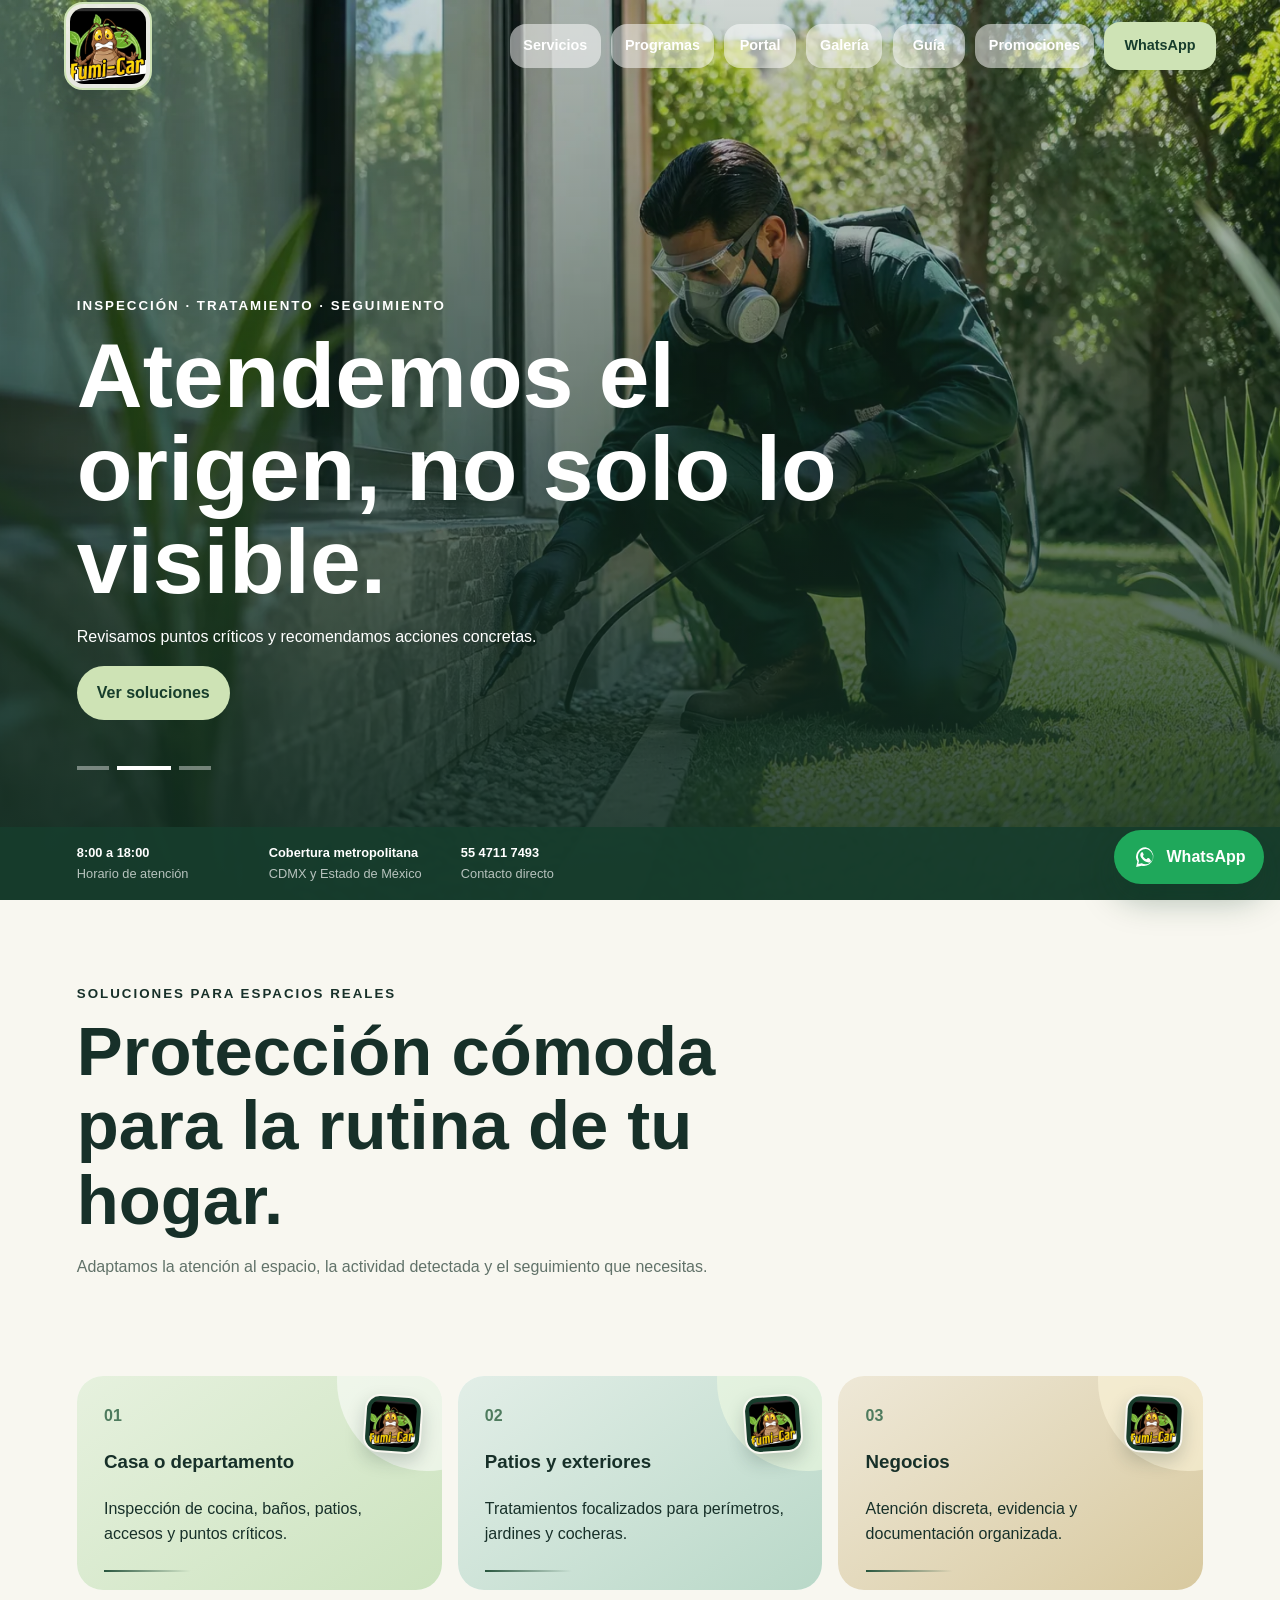
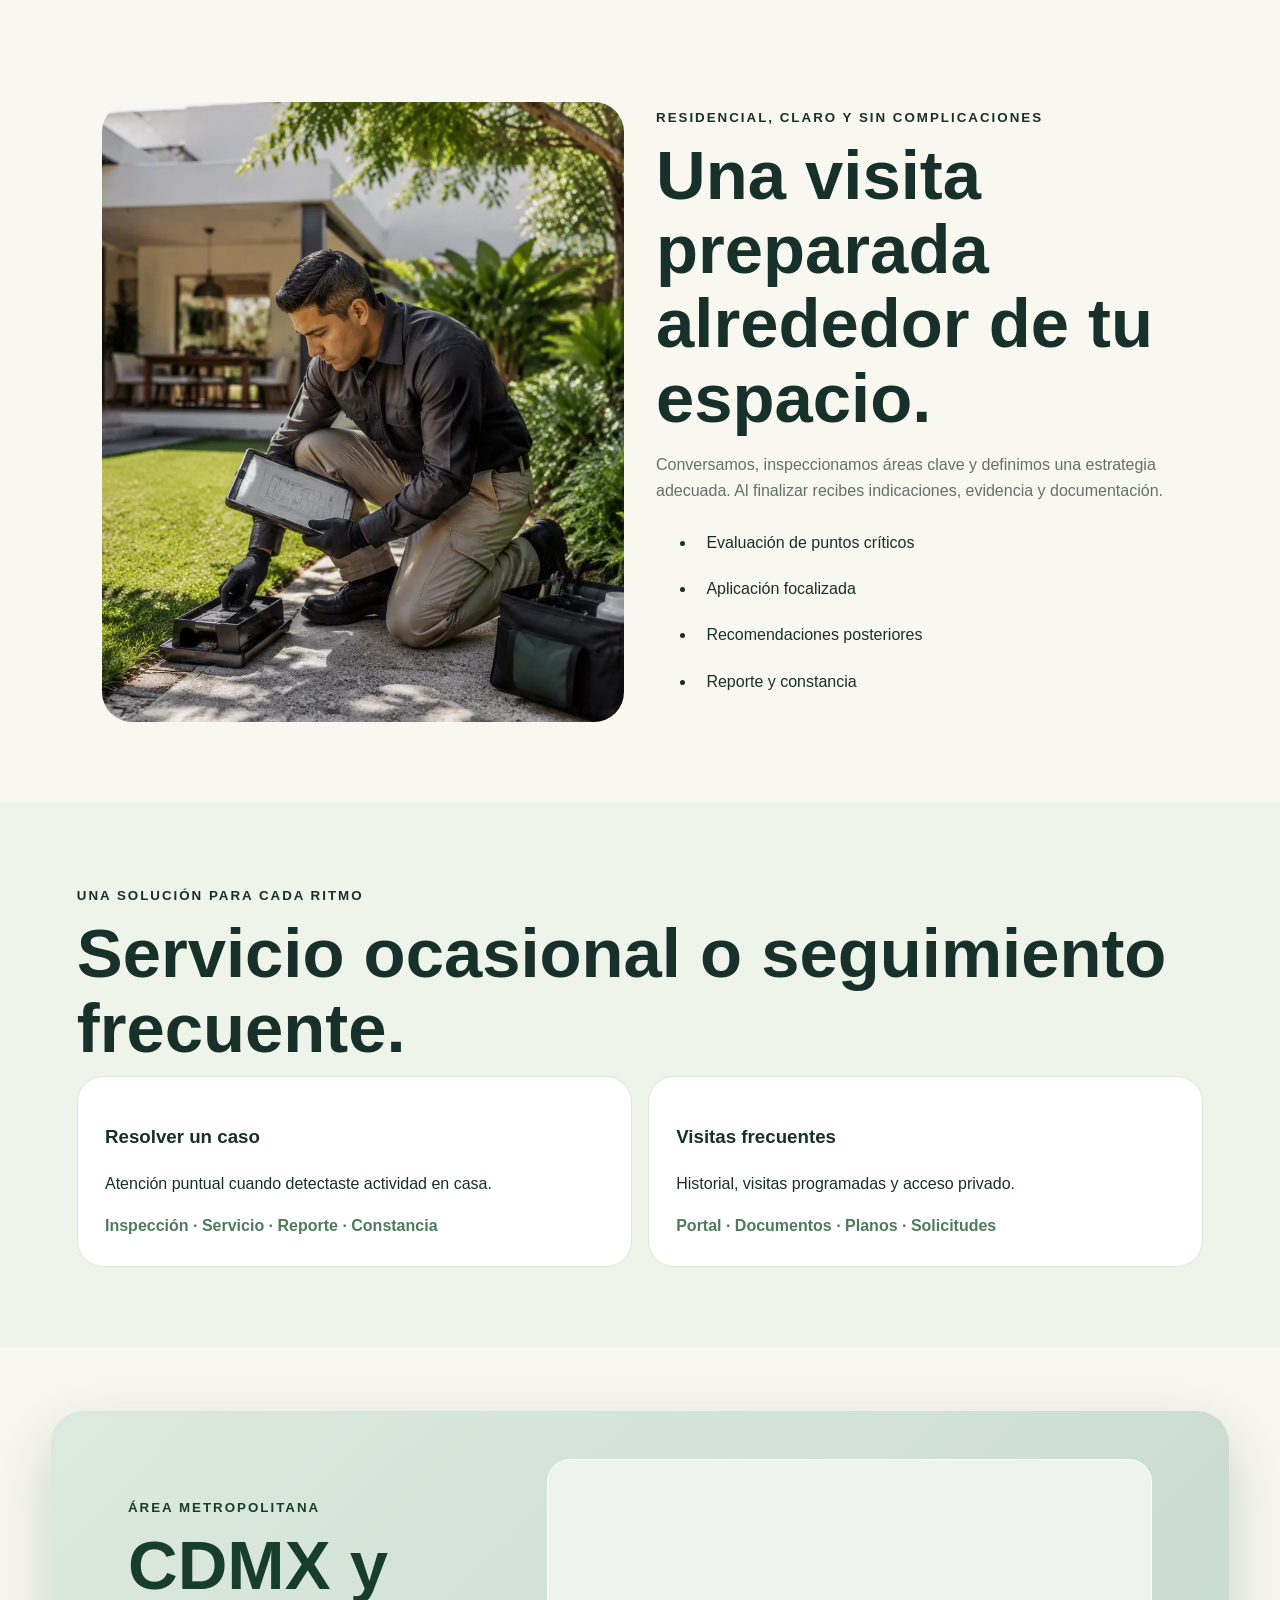
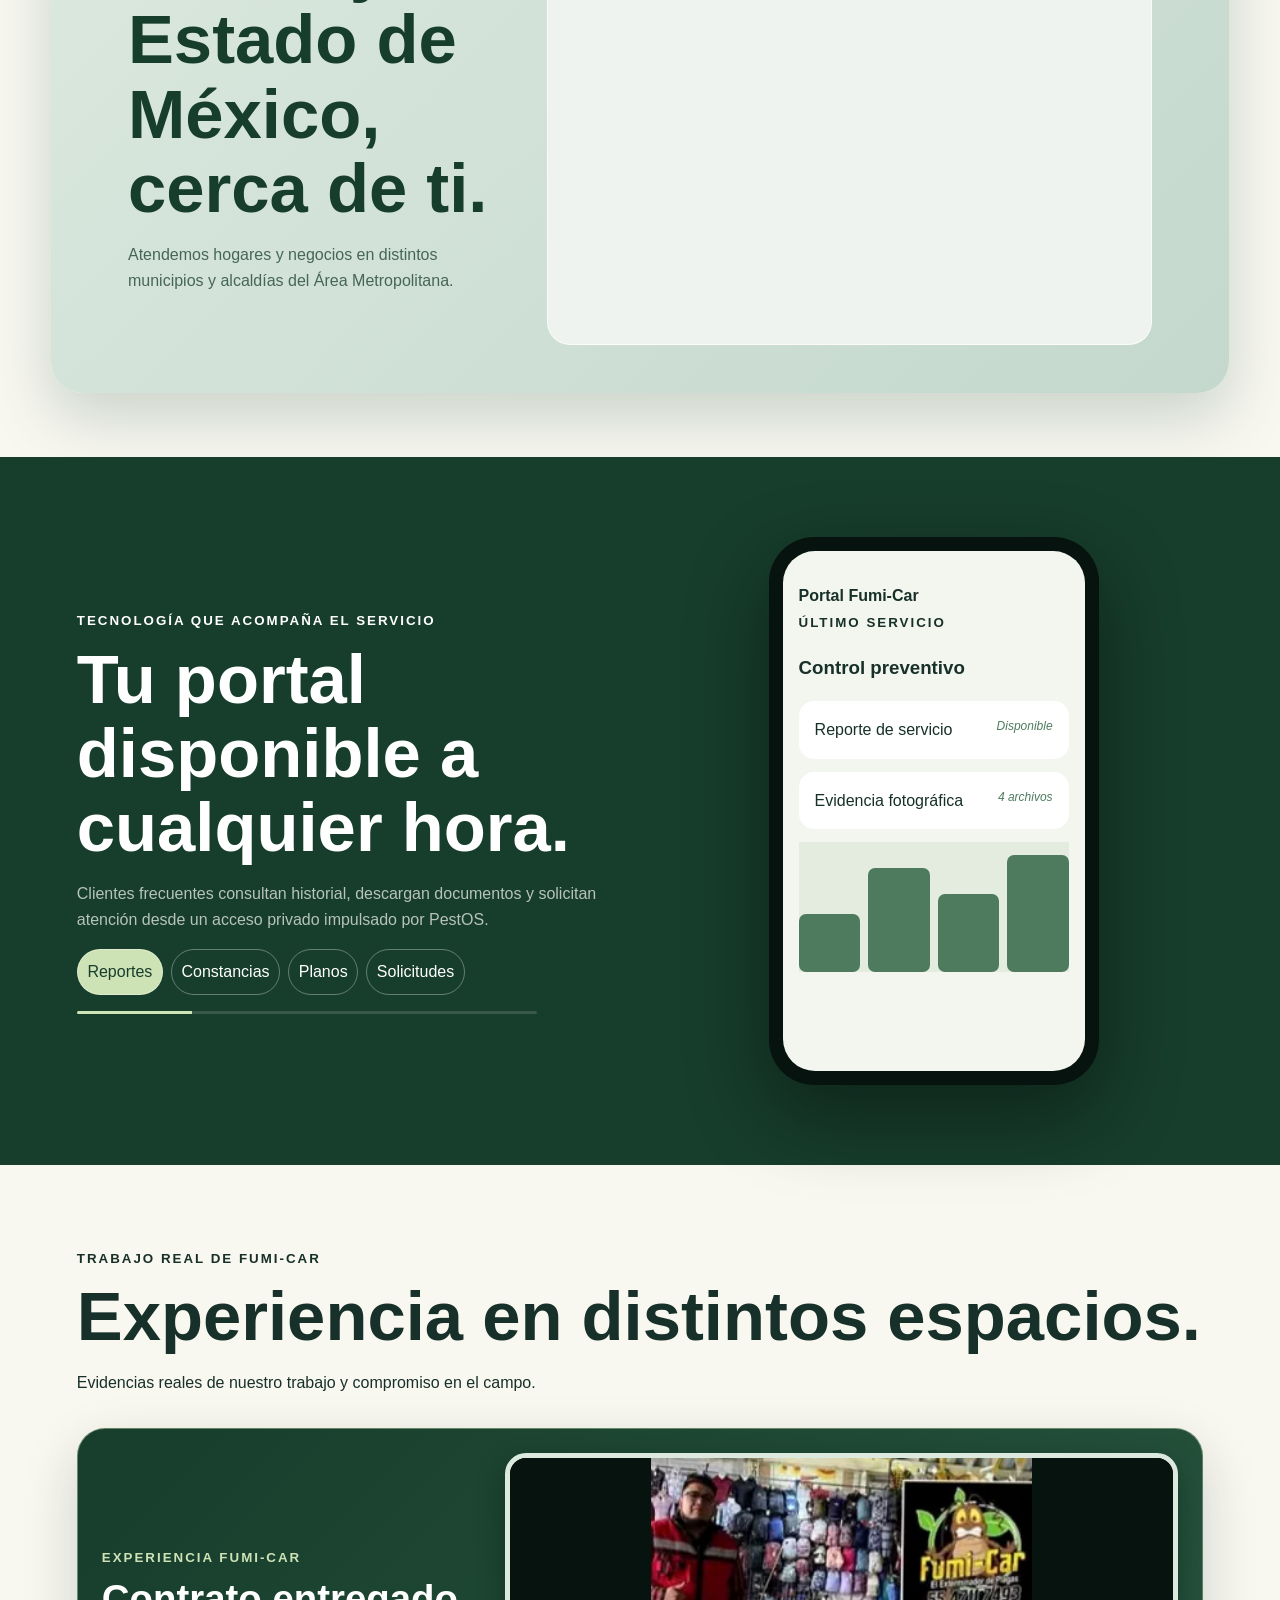
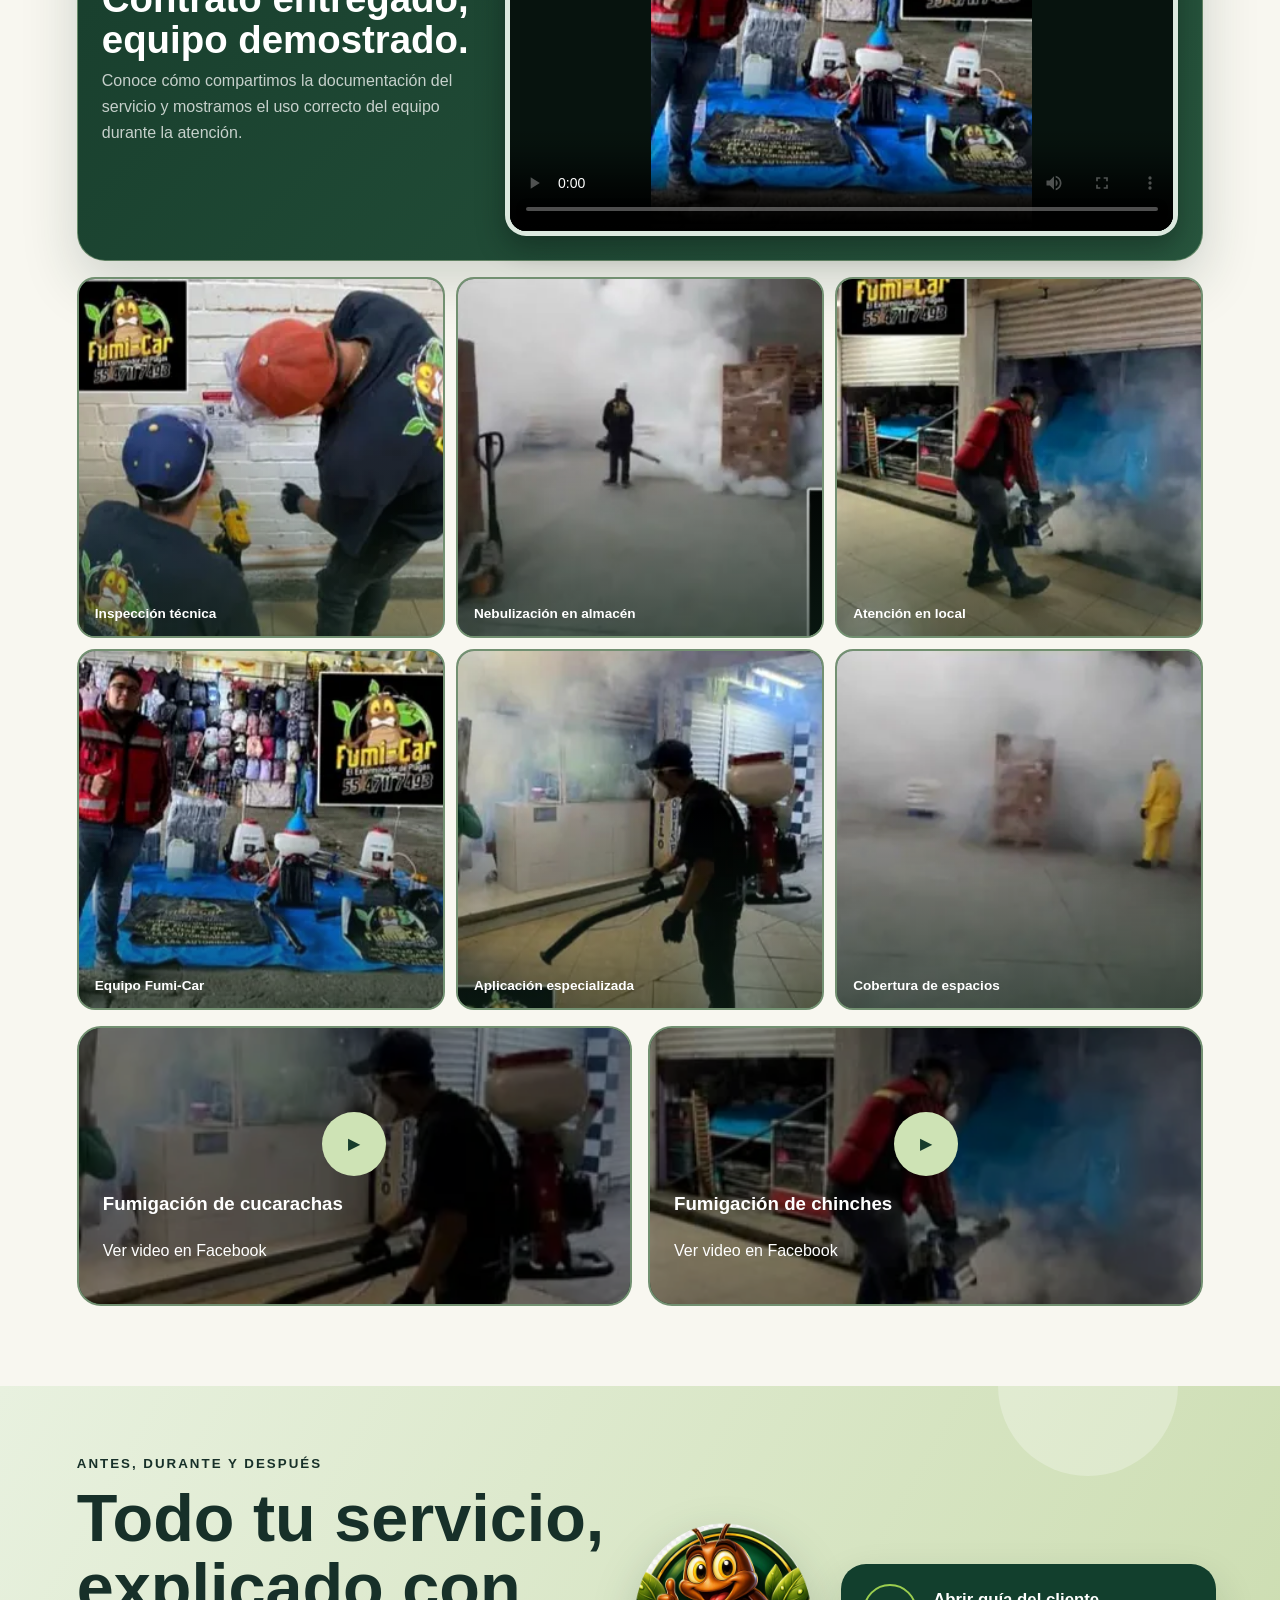
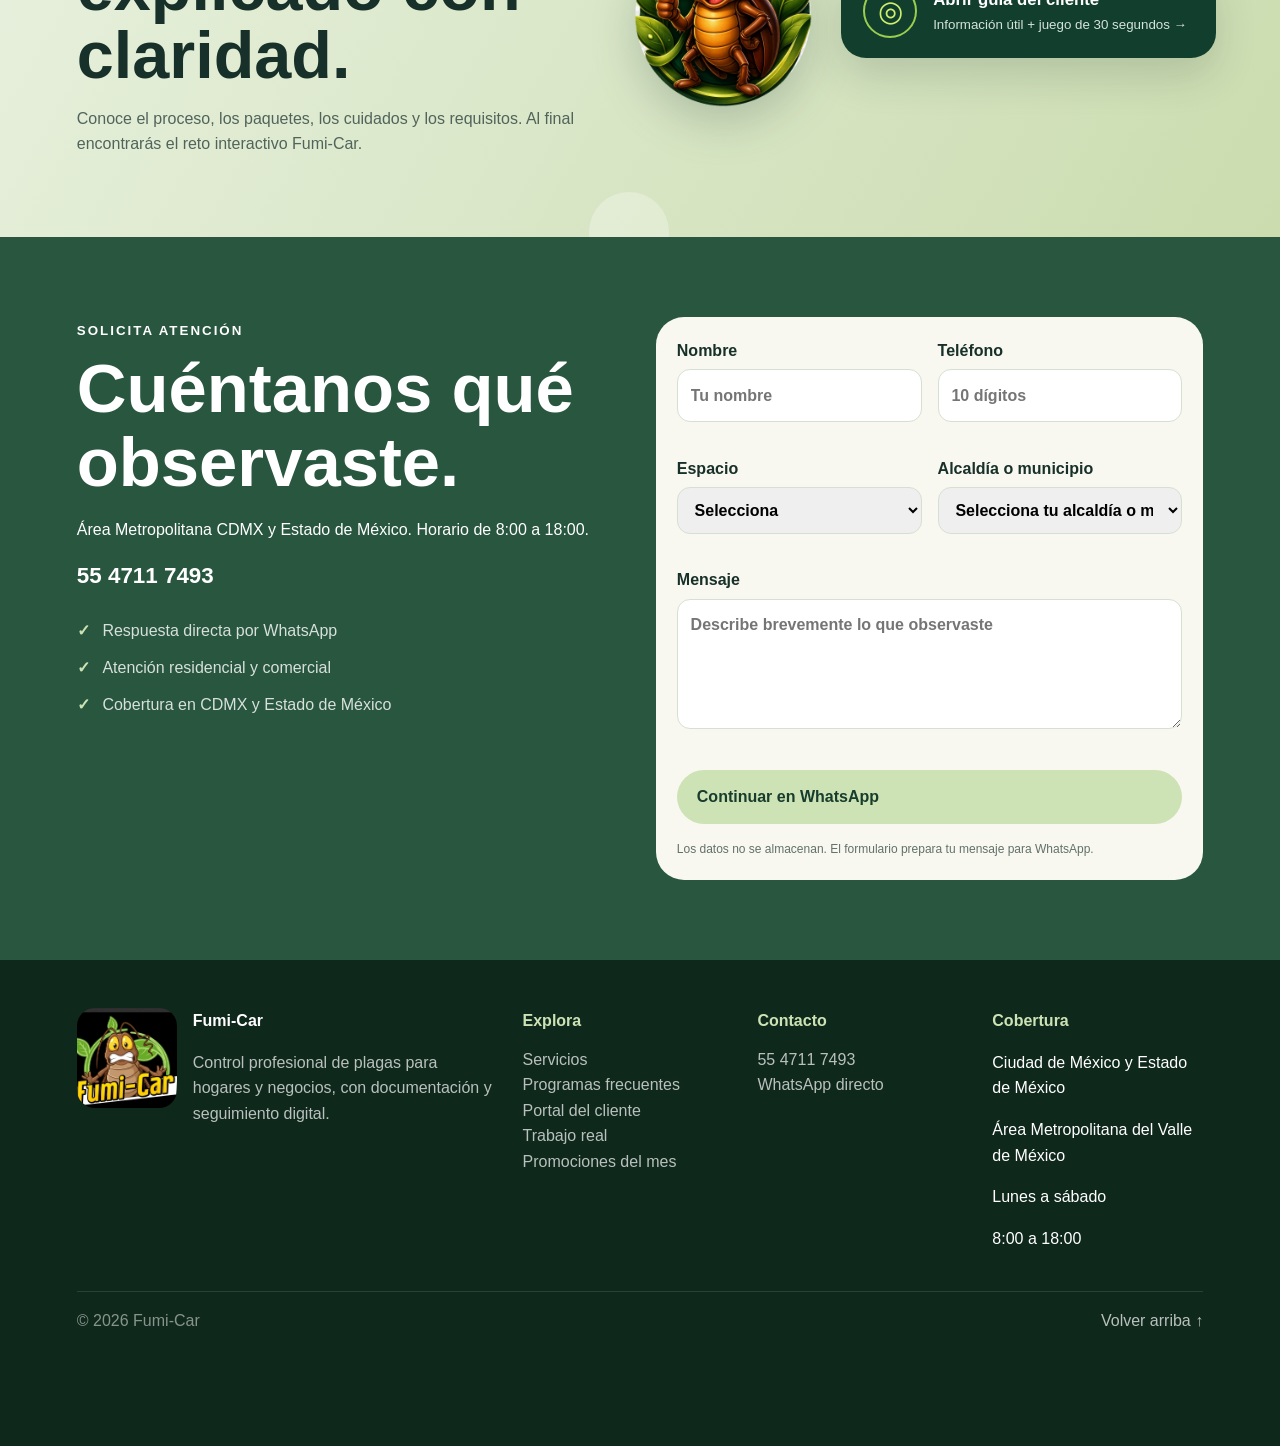
==== index.html @ b7247f97 "promociones" ====
<!doctype html>
<html lang="es-MX">
  <head>
    <meta charset="utf-8" />
    <meta
      name="viewport"
      content="width=device-width,initial-scale=1,viewport-fit=cover"
    />
    <title>Fumi-Car | Control de plagas en el Estado de México</title>
    <meta
      name="description"
      content="Control profesional de plagas para hogares y negocios en el Área Metropolitana de la Ciudad de México y el Estado de México. Reportes, constancias y portal digital."
    />
    <meta name="theme-color" content="#edf4e7" />
    <meta property="og:title" content="Fumi-Car | El exterminador de plagas" />
    <meta
      property="og:description"
      content="Atención en el Área Metropolitana de la Ciudad de México y el Estado de México."
    />
    <meta property="og:image" content="assets/images/hero-casa.webp" />
    <link rel="canonical" href="https://www.fumicar.mx/" />
    <link rel="stylesheet" href="styles.css" />
    <script type="application/ld+json">
      {
        "@context": "https://schema.org",
        "@type": "LocalBusiness",
        "name": "Fumi-Car",
        "areaServed": [
          "Ciudad de México",
          "Estado de México",
          "Área Metropolitana del Valle de México"
        ],
        "telephone": "+525547117493",
        "openingHours": "Mo-Sa 08:00-18:00"
      }
    </script>
  </head>
  <body>
    <header>
      <a class="brand" href="#inicio"
        ><img src="assets/images/Fumi-Car_logo.png" alt="Fumi-Car" /></a
      ><button class="menu" aria-label="Abrir menú" aria-expanded="false">
        <span></span><span></span>
      </button>
      <div class="nav-backdrop" aria-hidden="true"></div>
      <nav aria-label="Navegación principal">
        <div class="nav-head">
          <img src="assets/images/Fumi-Car_logo.png" alt="Fumi-Car" /><button
            class="nav-close"
            type="button"
            aria-label="Cerrar menú"
          >
            ×
          </button>
        </div>
        <div class="nav-links">
          <a href="#servicios">Servicios</a><a href="#programas">Programas</a
          ><a href="#portal">Portal</a><a href="#galeria">Galería</a
          ><a href="#guia-cliente">Guía</a
          ><a href="promociones.html">Promociones</a
          ><a
            class="pill"
            href="https://wa.me/525547117493"
            target="_blank"
            rel="noopener"
            >WhatsApp</a
          >
        </div>
        <div class="nav-meta">
          <span>Área Metropolitana CDMX y Estado de México</span
          ><span>8:00 a 18:00</span>
        </div>
      </nav>
    </header>
    <main>
      <section class="hero" id="inicio">
        <article class="slide active">
          <picture
            ><source
              media="(max-width:700px)"
              srcset="assets/images/hero-casa-mobile.webp" />
            <img
              src="assets/images/hero-casa.webp"
              alt="Casa protegida en el Estado de México"
          /></picture>
          <div class="shade"></div>
          <div class="hero-copy">
            <small>CONTROL PROFESIONAL · ESTADO DE MÉXICO</small>
            <h1>Tu hogar, protegido con atención que se nota.</h1>
            <p>
              Soluciones claras, discretas y respaldadas con documentación
              digital.
            </p>
            <a class="btn" href="#contacto">Solicitar servicio</a>
          </div>
        </article>
        <article class="slide">
          <picture
            ><source
              media="(max-width:700px)"
              srcset="assets/images/hero-tecnico-mobile.webp" />
            <img
              src="assets/images/hero-tecnico.webp"
              alt="Aplicación profesional"
          /></picture>
          <div class="shade"></div>
          <div class="hero-copy">
            <small>INSPECCIÓN · TRATAMIENTO · SEGUIMIENTO</small>
            <h2>Atendemos el origen, no solo lo visible.</h2>
            <p>Revisamos puntos críticos y recomendamos acciones concretas.</p>
            <a class="btn" href="#servicios">Ver soluciones</a>
          </div>
        </article>
        <article class="slide">
          <picture
            ><source
              media="(max-width:700px)"
              srcset="assets/images/hero-portal-mobile.webp" />
            <img
              src="assets/images/hero-portal.webp"
              alt="Consulta digital del servicio"
          /></picture>
          <div class="shade"></div>
          <div class="hero-copy">
            <small>RESPALDO DIGITAL CON PESTOS</small>
            <h2>Tus documentos cuando los necesites.</h2>
            <p>Reportes, constancias, planos, mapas de calor y solicitudes.</p>
            <a class="btn" href="#portal">Conocer el portal</a>
          </div>
        </article>
        <div class="dots">
          <button class="on" aria-label="Escena 1"></button
          ><button aria-label="Escena 2"></button
          ><button aria-label="Escena 3"></button>
        </div>
        <div class="proof">
          <span><b>8:00 a 18:00</b>Horario de atención</span
          ><span><b>Cobertura metropolitana</b>CDMX y Estado de México</span
          ><span><b>55 4711 7493</b>Contacto directo</span>
        </div>
      </section>
      <section class="intro reveal">
        <small>SOLUCIONES PARA ESPACIOS REALES</small>
        <h2>Protección cómoda para la rutina de tu hogar.</h2>
        <p>
          Adaptamos la atención al espacio, la actividad detectada y el
          seguimiento que necesitas.
        </p>
      </section>
      <section class="cards" id="servicios">
        <article class="reveal card-home">
          <img
            class="card-brand"
            src="assets/images/Fumi-Car_logo.png"
            alt=""
            aria-hidden="true"
          />
          <i class="card-line"></i><b>01</b>
          <h3>Casa o departamento</h3>
          <p>Inspección de cocina, baños, patios, accesos y puntos críticos.</p>
        </article>
        <article class="reveal card-outdoor">
          <img
            class="card-brand"
            src="assets/images/Fumi-Car_logo.png"
            alt=""
            aria-hidden="true"
          />
          <i class="card-line"></i><b>02</b>
          <h3>Patios y exteriores</h3>
          <p>Tratamientos focalizados para perímetros, jardines y cocheras.</p>
        </article>
        <article class="reveal card-business">
          <img
            class="card-brand"
            src="assets/images/Fumi-Car_logo.png"
            alt=""
            aria-hidden="true"
          />
          <i class="card-line"></i><b>03</b>
          <h3>Negocios</h3>
          <p>Atención discreta, evidencia y documentación organizada.</p>
        </article>
      </section>
      <section class="feature">
        <img
          class="reveal"
          src="assets/images/servicio-cocina.webp"
          alt="Inspección residencial"
        />
        <div class="reveal">
          <small>RESIDENCIAL, CLARO Y SIN COMPLICACIONES</small>
          <h2>Una visita preparada alrededor de tu espacio.</h2>
          <p>
            Conversamos, inspeccionamos áreas clave y definimos una estrategia
            adecuada. Al finalizar recibes indicaciones, evidencia y
            documentación.
          </p>
          <ul>
            <li>Evaluación de puntos críticos</li>
            <li>Aplicación focalizada</li>
            <li>Recomendaciones posteriores</li>
            <li>Reporte y constancia</li>
          </ul>
        </div>
      </section>
      <section class="programs" id="programas">
        <div class="reveal">
          <small>UNA SOLUCIÓN PARA CADA RITMO</small>
          <h2>Servicio ocasional o seguimiento frecuente.</h2>
        </div>
        <div class="program-grid">
          <article class="reveal">
            <h3>Resolver un caso</h3>
            <p>Atención puntual cuando detectaste actividad en casa.</p>
            <span>Inspección · Servicio · Reporte · Constancia</span>
          </article>
          <article class="reveal">
            <h3>Visitas frecuentes</h3>
            <p>Historial, visitas programadas y acceso privado.</p>
            <span>Portal · Documentos · Planos · Solicitudes</span>
          </article>
        </div>
      </section>
      <section class="route route-sand reveal">
        <div>
          <small>ÁREA METROPOLITANA</small>
          <h2>CDMX y Estado de México, cerca de ti.</h2>
          <p>
            Atendemos hogares y negocios en distintos municipios y alcaldías del
            Área Metropolitana.
          </p>
        </div>
        <div class="map">
          <iframe
            src="https://www.google.com/maps?q=Estado%20de%20M%C3%A9xico&z=8&output=embed"
            title="Mapa de cobertura de Fumi-Car en el Estado de México y la Ciudad de México"
            loading="lazy"
            referrerpolicy="no-referrer-when-downgrade"
          ></iframe>
        </div>
      </section>
      <section class="portal" id="portal">
        <div class="reveal">
          <small>TECNOLOGÍA QUE ACOMPAÑA EL SERVICIO</small>
          <h2>Tu portal disponible a cualquier hora.</h2>
          <p>
            Clientes frecuentes consultan historial, descargan documentos y
            solicitan atención desde un acceso privado impulsado por PestOS.
          </p>
          <div class="chips" role="tablist" aria-label="Funciones del portal">
            <button
              class="active"
              data-portal="reports"
              role="tab"
              aria-selected="true"
            >
              Reportes</button
            ><button data-portal="certs" role="tab" aria-selected="false">
              Constancias</button
            ><button data-portal="maps" role="tab" aria-selected="false">
              Planos</button
            ><button data-portal="requests" role="tab" aria-selected="false">
              Solicitudes
            </button>
          </div>
          <div class="portal-progress"><i></i></div>
        </div>
        <div class="phone reveal">
          <div class="screen">
            <b>Portal Fumi-Car</b>
            <section class="portal-screen active" data-screen="reports">
              <small>ÚLTIMO SERVICIO</small>
              <h3>Control preventivo</h3>
              <div class="portal-row">
                Reporte de servicio <em>Disponible</em>
              </div>
              <div class="portal-row">
                Evidencia fotográfica <em>4 archivos</em>
              </div>
              <div class="bars"><i></i><i></i><i></i><i></i></div>
            </section>
            <section class="portal-screen" data-screen="certs">
              <small>DOCUMENTACIÓN</small>
              <h3>Constancias digitales</h3>
              <div class="certificate">
                <b>Servicio completado</b>
                <p>Documento listo para consultar y descargar.</p>
              </div>
              <div class="portal-row">
                Constancia de servicio <em>Lista</em>
              </div>
            </section>
            <section class="portal-screen" data-screen="maps">
              <small>MONITOREO</small>
              <h3>Plano y actividad</h3>
              <div class="mini-map"><i></i><i></i><i></i><i></i></div>
              <div class="heat"><span></span><span></span><span></span></div>
            </section>
            <section class="portal-screen" data-screen="requests">
              <small>ATENCIÓN</small>
              <h3>Nueva solicitud</h3>
              <div class="fake-field">Tipo de servicio</div>
              <div class="fake-field tall">Describe lo que observaste</div>
              <div class="fake-submit">Enviar solicitud</div>
            </section>
          </div>
        </div>
      </section>
      <section class="gallery-section" id="galeria">
        <div class="reveal">
          <small>TRABAJO REAL DE FUMI-CAR</small>
          <h2>Experiencia en distintos espacios.</h2>
          <p>Evidencias reales de nuestro trabajo y compromiso en el campo.</p>
        </div>
        <article class="featured-video reveal">
          <div class="featured-video-copy">
            <small>EXPERIENCIA FUMI-CAR</small>
            <h3>Contrato entregado, equipo demostrado.</h3>
            <p>
              Conoce cómo compartimos la documentación del servicio y mostramos
              el uso correcto del equipo durante la atención.
            </p>
          </div>
          <div class="featured-video-frame">
            <video
              controls
              preload="metadata"
              playsinline
              poster="assets/images/equipo-fumicar.webp"
              aria-label="Entrega del contrato y demostración del uso del equipo Fumi-Car"
            >
              <source src="assets/images/video_fumi-car.mp4" type="video/mp4" />
              Tu navegador no puede reproducir este video.
            </video>
          </div>
        </article>
        <div class="gallery">
          <button
            class="reveal gallery-card"
            data-src="assets/images/trabajo-tecnico.webp"
          >
            <img
              src="assets/images/trabajo-tecnico.webp"
              alt="Inspección técnica"
            /><span class="gallery-scan"></span
            ><strong>Inspección técnica</strong></button
          ><button
            class="reveal gallery-card"
            data-src="assets/images/nebulizacion-almacen.webp"
          >
            <img
              src="assets/images/nebulizacion-almacen.webp"
              alt="Nebulización en almacén"
            /><span class="gallery-scan"></span
            ><strong>Nebulización en almacén</strong></button
          ><button
            class="reveal gallery-card"
            data-src="assets/images/nebulizacion-local.webp"
          >
            <img
              src="assets/images/nebulizacion-local.webp"
              alt="Atención en local"
            /><span class="gallery-scan"></span
            ><strong>Atención en local</strong></button
          ><button
            class="reveal gallery-card"
            data-src="assets/images/equipo-fumicar.webp"
          >
            <img
              src="assets/images/equipo-fumicar.webp"
              alt="Equipo Fumi-Car"
            /><span class="gallery-scan"></span
            ><strong>Equipo Fumi-Car</strong></button
          ><button
            class="reveal gallery-card"
            data-src="assets/images/aplicacion-motorizada.webp"
          >
            <img
              src="assets/images/aplicacion-motorizada.webp"
              alt="Aplicación especializada"
            /><span class="gallery-scan"></span
            ><strong>Aplicación especializada</strong></button
          ><button
            class="reveal gallery-card"
            data-src="assets/images/servicio-almacen.webp"
          >
            <img
              src="assets/images/servicio-almacen.webp"
              alt="Cobertura de espacios"
            /><span class="gallery-scan"></span
            ><strong>Cobertura de espacios</strong>
          </button>
        </div>
        <div class="videos">
          <a
            href="https://www.facebook.com/share/v/19NympCkic/?mibextid=wwXIfr"
            target="_blank"
            rel="noopener"
            ><img
              src="assets/images/aplicacion-motorizada.webp"
              alt="Demostración de fumigación de cucarachas"
            /><span>▶</span>
            <div>
              <h3>Fumigación de cucarachas</h3>
              <p>Ver video en Facebook</p>
            </div></a
          ><a
            href="https://www.facebook.com/share/v/198Tkndd83/?mibextid=wwXIfr"
            target="_blank"
            rel="noopener"
            ><img
              src="assets/images/nebulizacion-local.webp"
              alt="Demostración de fumigación de chinches"
            /><span>▶</span>
            <div>
              <h3>Fumigación de chinches</h3>
              <p>Ver video en Facebook</p>
            </div></a
          >
        </div>
      </section>

      <section class="client-guide reveal" id="guia-cliente">
        <div class="client-guide-copy">
          <small>ANTES, DURANTE Y DESPUÉS</small>
          <h2>Todo tu servicio, explicado con claridad.</h2>
          <p>
            Conoce el proceso, los paquetes, los cuidados y los requisitos. Al
            final encontrarás el reto interactivo Fumi-Car.
          </p>
        </div>
        <div class="client-guide-mascot" aria-hidden="true">
          <img src="assets/images/logo-fumicar-oficial.webp" alt="" />
        </div>
        <a class="guide-launch" href="guia-cliente.html">
          <span class="guide-icon">◎</span>
          <span
            ><b>Abrir guía del cliente</b
            ><small>Información útil + juego de 30 segundos →</small></span
          >
        </a>
      </section>
      <section class="contact" id="contacto">
        <div>
          <small>SOLICITA ATENCIÓN</small>
          <h2>Cuéntanos qué observaste.</h2>
          <p>
            Área Metropolitana CDMX y Estado de México. Horario de 8:00 a 18:00.
          </p>
          <a href="tel:+525547117493">55 4711 7493</a>
          <div class="contact-points">
            <span>Respuesta directa por WhatsApp</span
            ><span>Atención residencial y comercial</span
            ><span>Cobertura en CDMX y Estado de México</span>
          </div>
        </div>
        <form id="form" novalidate>
          <label
            >Nombre<input
              name="n"
              required
              minlength="2"
              maxlength="60"
              autocomplete="name"
              placeholder="Tu nombre" /><small class="error"></small></label
          ><label
            >Teléfono<input
              name="t"
              required
              inputmode="numeric"
              autocomplete="tel"
              maxlength="10"
              placeholder="10 dígitos" /><small class="error"></small></label
          ><label
            >Espacio<select name="e" required>
              <option value="">Selecciona</option>
              <option>Casa</option>
              <option>Departamento</option>
              <option>Negocio</option></select
            ><small class="error"></small></label
          ><label
            >Alcaldía o municipio<select name="z" id="zone-select" required>
              <option value="">Selecciona tu alcaldía o municipio</option>
              <optgroup label="Estado de México">
                <option>Ixtapaluca</option>
                <option>Chalco</option>
                <option>Valle de Chalco Solidaridad</option>
                <option>La Paz</option>
                <option>Nezahualcóyotl</option>
                <option>Chimalhuacán</option>
                <option>Chicoloapan</option>
                <option>Texcoco</option>
                <option>Ecatepec de Morelos</option>
                <option>Los Reyes Acaquilpan</option>
                <option>Coacalco de Berriozábal</option>
                <option>Cocotitlán</option>
                <option>Tezoyuca</option>
                <option>Otro municipio del Estado de México</option>
              </optgroup>
              <optgroup label="Ciudad de México">
                <option>Álvaro Obregón</option>
                <option>Azcapotzalco</option>
                <option>Benito Juárez</option>
                <option>Coyoacán</option>
                <option>Cuajimalpa de Morelos</option>
                <option>Cuauhtémoc</option>
                <option>Gustavo A. Madero</option>
                <option>Iztacalco</option>
                <option>Iztapalapa</option>
                <option>La Magdalena Contreras</option>
                <option>Miguel Hidalgo</option>
                <option>Milpa Alta</option>
                <option>Tláhuac</option>
                <option>Tlalpan</option>
                <option>Venustiano Carranza</option>
                <option>Xochimilco</option>
              </optgroup>
              <option value="__otro__">Otro municipio o delegación</option>
            </select>
            <input
              id="zone-other"
              class="zone-other"
              name="zone_other"
              maxlength="80"
              placeholder="Escribe tu municipio o delegación"
              hidden /><small class="error"></small></label
          ><label class="full"
            >Mensaje<textarea
              name="m"
              required
              minlength="10"
              maxlength="500"
              rows="4"
              placeholder="Describe brevemente lo que observaste"
            ></textarea
            ><small class="error"></small></label
          ><button class="btn full" type="submit">Continuar en WhatsApp</button>
          <p class="privacy full">
            Los datos no se almacenan. El formulario prepara tu mensaje para
            WhatsApp.
          </p>
        </form>
      </section>
    </main>
    <footer>
      <div class="footer-brand">
        <img src="assets/images/Fumi-Car_logo.png" alt="Fumi-Car" />
        <div>
          <b>Fumi-Car</b>
          <p>
            Control profesional de plagas para hogares y negocios, con
            documentación y seguimiento digital.
          </p>
        </div>
      </div>
      <div>
        <h3>Explora</h3>
        <a href="#servicios">Servicios</a
        ><a href="#programas">Programas frecuentes</a
        ><a href="#portal">Portal del cliente</a
        ><a href="#galeria">Trabajo real</a
        ><a href="promociones.html">Promociones del mes</a>
      </div>
      <div>
        <h3>Contacto</h3>
        <a href="tel:+525547117493">55 4711 7493</a
        ><a href="https://wa.me/525547117493" target="_blank" rel="noopener"
          >WhatsApp directo</a
        >
      </div>
      <div>
        <h3>Cobertura</h3>
        <p>Ciudad de México y Estado de México</p>
        <p>Área Metropolitana del Valle de México</p>
        <p>Lunes a sábado</p>
        <p>8:00 a 18:00</p>
      </div>
      <div class="footer-bottom">
        <span>© <span id="year"></span> Fumi-Car</span
        ><a href="#inicio">Volver arriba ↑</a>
      </div>
    </footer>
    <a
      class="wa"
      href="https://wa.me/525547117493?text=Hola%20Fumi-Car%2C%20quiero%20solicitar%20un%20servicio"
      target="_blank"
      rel="noopener"
      aria-label="Contactar a Fumi-Car por WhatsApp"
      ><svg viewBox="0 0 32 32" aria-hidden="true">
        <path
          d="M16 3a12 12 0 0 0-10.4 18L4 28l7.2-1.5A12 12 0 1 0 16 3Zm0 21.7c-1.7 0-3.3-.4-4.7-1.2l-.3-.2-4.2.9.9-4.1-.2-.3A9.7 9.7 0 1 1 16 24.7Zm5.3-7.2c-.3-.2-1.7-.9-2-.9-.3-.1-.5-.2-.7.2l-1 1.2c-.2.2-.4.2-.7.1-1.8-.9-3-1.7-4.2-3.8-.3-.5.3-.5.9-1.6.1-.2.1-.4 0-.6l-.9-2.2c-.2-.6-.5-.5-.7-.5h-.6c-.2 0-.6.1-.9.4-.3.4-1.2 1.2-1.2 2.9s1.2 3.3 1.4 3.6c.2.2 2.4 3.7 5.9 5.2.8.4 1.5.6 2 .7.8.3 1.6.2 2.2.1.7-.1 1.7-.7 1.9-1.4.2-.7.2-1.3.2-1.4-.1-.2-.3-.3-.6-.4Z"
        /></svg
      ><span>WhatsApp</span></a
    >
    <div class="lightbox" hidden>
      <button type="button" aria-label="Cerrar imagen">×</button
      ><img alt="Trabajo de Fumi-Car" />
    </div>
    <script src="script.js"></script>
  </body>
</html>
---- styles.css ----
* {
  box-sizing: border-box;
}
html {
  scroll-behavior: smooth;
}
body {
  margin: 0;
  background: #f8f7f0;
  color: #173029;
  font-family: Inter, Arial, sans-serif;
  line-height: 1.6;
}
img {
  display: block;
  width: 100%;
}
a {
  text-decoration: none;
  color: inherit;
}
button,
input,
select,
textarea {
  font: inherit;
}
header {
  position: fixed;
  z-index: 50;
  inset: 0 0 auto;
  height: 76px;
  display: flex;
  align-items: center;
  justify-content: space-between;
  padding: 9px 5vw;
  transition: 0.3s;
}
header.stick {
  background: #f8f7f0ef;
  backdrop-filter: blur(16px);
  box-shadow: 0 8px 30px #17302918;
}
.brand img {
  width: 62px;
  height: 62px;
  object-fit: cover;
  border-radius: 14px;
}
.menu {
  border: 0;
  border-radius: 50%;
  width: 46px;
  height: 46px;
  background: #fff;
  font-size: 1.3rem;
}
nav {
  position: fixed;
  inset: 0;
  background: #edf4e7;
  display: flex;
  flex-direction: column;
  align-items: center;
  justify-content: center;
  gap: 1.5rem;
  font-weight: 700;
  transform: translateY(-110%);
  transition: 0.45s;
}
nav.open {
  transform: none;
}
.pill,
.btn {
  display: inline-flex;
  background: #cee3b5;
  color: #173d2c;
  padding: 0.9rem 1.25rem;
  border: 0;
  border-radius: 999px;
  font-weight: 800;
}
.hero {
  height: 100svh;
  min-height: 720px;
  background: #173d2c;
  color: #fff;
  position: relative;
}
.slide,
.slide picture,
.slide img {
  position: absolute;
  inset: 0;
  width: 100%;
  height: 100%;
}
.slide {
  opacity: 0;
  visibility: hidden;
  transition: 0.8s;
}
.slide.active {
  opacity: 1;
  visibility: visible;
}
.slide img {
  object-fit: cover;
}
.shade {
  position: absolute;
  inset: 0;
  background: linear-gradient(#173d2c30, #122e22e8);
}
.hero-copy {
  position: absolute;
  z-index: 2;
  left: 6vw;
  right: 6vw;
  bottom: 180px;
  max-width: 780px;
}
.hero small,
section small {
  font-weight: 800;
  letter-spacing: 0.15em;
}
.hero h1,
.hero h2 {
  font-size: clamp(2.4rem, 10vw, 5.7rem);
  line-height: 1.02;
  margin: 0.7rem 0;
}
.hero-copy p {
  max-width: 530px;
}
.dots {
  position: absolute;
  z-index: 3;
  left: 6vw;
  bottom: 130px;
  display: flex;
  gap: 8px;
}
.dots button {
  width: 32px;
  height: 4px;
  padding: 0;
  border: 0;
  background: #ffffff66;
}
.dots .on {
  width: 54px;
  background: #fff;
}
.proof {
  position: absolute;
  z-index: 3;
  left: 0;
  right: 0;
  bottom: 0;
  padding: 1rem 6vw;
  background: #173d2ce8;
  display: flex;
  gap: 2rem;
  overflow: auto;
}
.proof span {
  min-width: 160px;
  font-size: 0.8rem;
  color: #ffffffb0;
}
.proof b {
  display: block;
  color: #fff;
}
.intro,
.gallery-section,
.programs {
  padding: 5rem 6vw;
}
.intro {
  max-width: 900px;
}
.intro h2,
section h2 {
  font-size: clamp(2rem, 8vw, 4.3rem);
  line-height: 1.08;
  margin: 0.6rem 0;
}
.intro p,
.feature p,
.portal p {
  color: #617269;
}
.cards {
  display: grid;
  gap: 1rem;
  padding: 0 6vw 5rem;
}
.cards article,
.program-grid article {
  background: #fff;
  border: 1px solid #dde7d7;
  border-radius: 26px;
  padding: 1.7rem;
}
.cards b {
  color: #4e7b5e;
}
.feature {
  display: grid;
  gap: 2rem;
  padding: 2rem 6vw 5rem;
  align-items: center;
}
.feature img {
  height: 620px;
  object-fit: cover;
  border-radius: 30px;
}
.feature li {
  padding: 0.65rem;
}
.programs {
  background: #eef4e9;
}
.program-grid {
  display: grid;
  gap: 1rem;
}
.program-grid span {
  color: #4e7b5e;
  font-weight: 700;
}
.route {
  margin: 4rem 4vw;
  padding: 3rem 6vw;
  background: #173d2c;
  color: #fff;
  border-radius: 32px;
  display: grid;
  gap: 2rem;
}
.map {
  height: clamp(360px, 38vw, 520px);
  background: #eef0ed;
  border-radius: 23px;
  position: relative;
  overflow: hidden;
}
.map iframe {
  display: block;
  width: 100%;
  height: 100%;
  border: 0;
}
.portal {
  padding: 5rem 6vw;
  background: #173d2c;
  color: #fff;
  display: grid;
  gap: 3rem;
  align-items: center;
}
.portal p {
  color: #ffffffb0;
}
.chips {
  display: flex;
  flex-wrap: wrap;
  gap: 0.5rem;
}
.chips button {
  border: 1px solid #ffffff55;
  color: #fff;
  background: transparent;
  border-radius: 99px;
  padding: 0.6rem;
}
.chips .active {
  background: #cee3b5;
  color: #173d2c;
}
.phone {
  width: min(82vw, 330px);
  margin: auto;
  background: #07130e;
  padding: 14px;
  border-radius: 45px;
  transform: rotate(2deg);
  box-shadow: 0 30px 80px #0006;
}
.screen {
  min-height: 520px;
  background: #f3f6ef;
  color: #173029;
  border-radius: 32px;
  padding: 2rem 1rem;
}
.screen > div {
  background: white;
  padding: 1rem;
  margin: 0.8rem 0;
  border-radius: 15px;
}
.screen em {
  float: right;
  color: #4e7b5e;
  font-size: 0.75rem;
}
.bars {
  height: 130px !important;
  display: flex !important;
  align-items: end;
  gap: 0.5rem;
  background: #e3ecdf !important;
}
.bars i {
  flex: 1;
  background: #4e7b5e;
  border-radius: 7px;
  height: 45%;
}
.bars i:nth-child(2) {
  height: 80%;
}
.bars i:nth-child(3) {
  height: 60%;
}
.bars i:nth-child(4) {
  height: 90%;
}
.gallery {
  display: grid;
  grid-template-columns: 1fr 1fr;
  gap: 0.7rem;
}
.gallery button {
  border: 0;
  padding: 0;
  border-radius: 18px;
  overflow: hidden;
  min-height: 180px;
}
.gallery img {
  width: 100%;
  height: 100%;
  object-fit: cover;
}
.videos {
  display: grid;
  gap: 1rem;
  margin-top: 1rem;
}
.videos a {
  min-height: 280px;
  border-radius: 24px;
  border: 2px solid #cee3b580;
  overflow: hidden;
  position: relative;
  background: #173d2c;
  color: #fff;
  display: flex;
  align-items: end;
  animation: galleryBorder 4.8s ease-in-out infinite;
}
.videos a:nth-child(2) {
  animation-delay: -1.6s;
}
.videos a:nth-child(3) {
  animation-delay: -3.2s;
}
.videos img {
  position: absolute;
  height: 100%;
  object-fit: cover;
  filter: brightness(0.55);
}
.videos span {
  position: absolute;
  left: 50%;
  top: 42%;
  transform: translate(-50%, -50%);
  background: #cee3b5;
  color: #173d2c;
  width: 64px;
  height: 64px;
  border-radius: 50%;
  display: grid;
  place-items: center;
}
.videos div {
  position: relative;
  padding: 1.5rem;
}
.featured-video {
  display: grid;
  gap: 1.5rem;
  margin: 2rem 0 1rem;
  padding: clamp(1rem, 3vw, 1.5rem);
  background: linear-gradient(135deg, #173d2c, #28563e);
  color: #fff;
  border: 1px solid #cee3b566;
  border-radius: 28px;
  box-shadow: 0 22px 55px #1730292e;
}
.featured-video-copy {
  align-self: center;
}
.featured-video-copy small {
  color: #cee3b5;
}
.featured-video-copy h3 {
  max-width: 560px;
  margin: 0.5rem 0;
  font-size: clamp(1.6rem, 3vw, 2.5rem);
  line-height: 1.08;
}
.featured-video-copy p {
  max-width: 560px;
  margin: 0;
  color: #ffffffbf;
}
.featured-video-frame {
  overflow: hidden;
  border: 5px solid #dce9df;
  border-radius: 21px;
  background: #07130e;
  box-shadow: 0 12px 28px #07130e66;
}
.featured-video-frame video {
  display: block;
  width: 100%;
  aspect-ratio: 16 / 9;
  background: #07130e;
  object-fit: contain;
}
.contact {
  padding: 5rem 6vw;
  background: #28563e;
  color: #fff;
  display: grid;
  gap: 2rem;
}
.contact > a,
.contact div > a {
  font-size: 1.4rem;
  font-weight: 800;
}
.contact form {
  background: #f8f7f0;
  color: #173029;
  padding: 1.3rem;
  border-radius: 28px;
  display: grid;
  gap: 1rem;
}
.contact label {
  font-weight: 700;
}
.contact input,
.contact select,
.contact textarea {
  width: 100%;
  padding: 0.8rem;
  margin-top: 0.35rem;
  border: 1px solid #d6e0d2;
  border-radius: 13px;
}
footer {
  background: #0f281c;
  color: white;
  padding: 3rem 6vw 7rem;
  display: grid;
  gap: 1.5rem;
}
footer img {
  width: 100px;
  height: 100px;
  object-fit: cover;
  border-radius: 18px;
}
footer a {
  display: block;
  color: #ffffffb5;
}
.wa {
  position: fixed;
  right: 1rem;
  bottom: 1rem;
  z-index: 60;
  background: #1f9d57;
  color: #fff;
  padding: 0.8rem 1rem;
  border-radius: 99px;
  font-weight: 800;
}
.reveal {
  opacity: 0;
  transform: translateY(25px);
  transition: 0.7s;
}
.reveal.show {
  opacity: 1;
  transform: none;
}
.lightbox {
  position: fixed;
  z-index: 99;
  inset: 0;
  background: #07130eed;
  display: grid;
  place-items: center;
  padding: clamp(4.5rem, 8vw, 6rem) 1rem 2rem;
  cursor: zoom-out;
}
.lightbox[hidden] {
  display: none;
}
.lightbox img {
  width: auto;
  max-width: min(92vw, 1100px);
  max-height: 82vh;
  object-fit: contain;
  border: 6px solid #f8f7f0;
  border-radius: 24px;
  box-shadow: 0 24px 70px #0009;
  cursor: default;
}
.lightbox button {
  position: absolute;
  right: max(1rem, 3vw);
  top: max(1rem, 3vw);
  border: 2px solid #cee3b5;
  background: #173d2c;
  color: #fff;
  border-radius: 50%;
  width: 52px;
  height: 52px;
  display: grid;
  place-items: center;
  font-size: 2rem;
  line-height: 1;
  cursor: pointer;
  transition:
    transform 0.25s,
    background 0.25s;
}
.lightbox button:hover,
.lightbox button:focus-visible {
  background: #28563e;
  transform: rotate(90deg) scale(1.06);
  outline: 3px solid #ffffffaa;
}
@media (min-width: 760px) {
  .cards,
  .program-grid {
    grid-template-columns: repeat(3, 1fr);
  }
  .program-grid {
    grid-template-columns: 1fr 1fr;
  }
  .feature,
  .portal,
  .contact {
    grid-template-columns: 1fr 1fr;
  }
  .route {
    grid-template-columns: minmax(0, 0.78fr) minmax(0, 1.22fr);
    align-items: center;
  }
  .gallery {
    grid-template-columns: repeat(3, 1fr);
  }
  .videos {
    grid-template-columns: 1fr 1fr;
  }
  .featured-video {
    grid-template-columns: minmax(220px, 0.72fr) minmax(0, 1.28fr);
    align-items: center;
  }
  .contact form {
    grid-template-columns: 1fr 1fr;
  }
  footer {
    grid-template-columns: 2fr 1fr 1fr;
  }
}
@media (min-width: 1050px) {
  .menu {
    display: none;
  }
  nav {
    position: static;
    inset: auto;
    transform: none;
    background: transparent;
    flex-direction: row;
    font-size: 0.9rem;
  }
  header:not(.stick) nav a:not(.pill) {
    color: #fff;
  }
  .feature {
    padding-left: 8vw;
    padding-right: 8vw;
  }
  .cards {
    grid-template-columns: repeat(3, 1fr);
  }
  .cards article:hover {
    transform: translateY(-8px);
    box-shadow: 0 20px 50px #17302918;
  }
  .gallery button:hover img,
  .videos a:hover img {
    transform: scale(1.06);
  }
  .gallery img,
  .videos img {
    transition: 0.5s;
  }
}
@media (prefers-reduced-motion: reduce) {
  * {
    transition: none !important;
    animation: none !important;
  }
  .reveal {
    opacity: 1;
    transform: none;
  }
}
nav a {
  position: relative;
  transition:
    transform 0.25s,
    color 0.25s,
    background 0.25s;
}
nav a:not(.pill):after {
  content: "";
  position: absolute;
  left: 12%;
  right: 12%;
  bottom: -7px;
  height: 2px;
  background: #cee3b5;
  transform: scaleX(0);
  transition: transform 0.3s;
}
.portal-progress {
  width: min(100%, 460px);
  height: 3px;
  background: #ffffff24;
  margin-top: 1rem;
  border-radius: 9px;
  overflow: hidden;
}
.portal-progress i {
  display: block;
  width: 25%;
  height: 100%;
  background: #cee3b5;
  transition: transform 0.4s;
}
.portal-screen {
  display: none;
}
.portal-screen.active {
  display: block;
  animation: portalIn 0.45s ease;
}
.portal-row {
  background: #fff;
  padding: 1rem;
  margin: 0.8rem 0;
  border-radius: 15px;
}
.certificate {
  background: #fff;
  border: 1px solid #d9e4d4;
  border-radius: 18px;
  padding: 1.2rem;
  min-height: 190px;
  display: flex;
  flex-direction: column;
  justify-content: center;
}
.certificate p {
  color: #617269;
}
.mini-map {
  height: 250px;
  border-radius: 18px;
  background:
    linear-gradient(90deg, #dbe6d6 1px, transparent 1px),
    linear-gradient(#dbe6d6 1px, transparent 1px);
  background-size: 36px 36px;
  position: relative;
}
.mini-map i {
  position: absolute;
  width: 20px;
  height: 20px;
  border-radius: 50%;
  background: #28563e;
  border: 5px solid #cee3b5;
}
.mini-map i:nth-child(1) {
  left: 18%;
  top: 18%;
}
.mini-map i:nth-child(2) {
  right: 22%;
  top: 34%;
}
.mini-map i:nth-child(3) {
  left: 40%;
  bottom: 25%;
}
.mini-map i:nth-child(4) {
  right: 12%;
  bottom: 12%;
}
.heat {
  display: flex !important;
  gap: 0.5rem;
  background: transparent !important;
  padding: 0 !important;
}
.heat span {
  height: 8px;
  flex: 1;
  border-radius: 9px;
  background: #a7cf8f;
}
.heat span:nth-child(2) {
  background: #e4cb70;
}
.heat span:nth-child(3) {
  background: #d77a5f;
}
.fake-field {
  background: #fff;
  padding: 1rem;
  border-radius: 15px;
  margin: 0.8rem 0;
  color: #617269;
}
.fake-field.tall {
  height: 145px;
}
.fake-submit {
  background: #28563e;
  color: #fff;
  padding: 0.85rem;
  text-align: center;
  border-radius: 99px;
  margin-top: 1rem;
}
.contact-points {
  display: grid;
  gap: 0.7rem;
  margin-top: 1.5rem;
}
.contact-points span {
  padding-left: 1.6rem;
  position: relative;
  color: #ffffffd0;
}
.contact-points span:before {
  content: "✓";
  position: absolute;
  left: 0;
  color: #cee3b5;
  font-weight: 900;
}
.contact form label {
  position: relative;
}
.error {
  display: block;
  color: #a32f2f;
  font-size: 0.76rem;
  min-height: 1.2em;
  letter-spacing: 0;
  margin-top: 0.2rem;
}
.invalid {
  border-color: #bd3d3d !important;
  box-shadow: 0 0 0 3px #bd3d3d20;
}
.privacy {
  color: #617269;
  font-size: 0.75rem;
  margin: 0;
}
.full {
  grid-column: 1/-1;
}
footer {
  position: relative;
}
footer h3 {
  margin: 0 0 0.8rem;
  color: #cee3b5;
  font-size: 1rem;
}
.footer-brand {
  display: flex;
  align-items: flex-start;
  gap: 1rem;
}
.footer-brand img {
  flex: none;
}
.footer-brand p {
  max-width: 340px;
  color: #ffffffb5;
}
.footer-bottom {
  border-top: 1px solid #ffffff1e;
  padding-top: 1rem;
  display: flex;
  justify-content: space-between;
  gap: 1rem;
  color: #ffffff80;
}
.image-auto,
.button-auto,
.nav-auto {
  will-change: transform;
}
.gallery button,
.videos a,
.feature img,
.cards article,
.program-grid article,
.btn,
.pill,
.wa {
  transition:
    transform 0.38s cubic-bezier(0.2, 0.8, 0.2, 1),
    box-shadow 0.38s,
    filter 0.38s,
    background 0.38s;
}
.gallery button.mobile-focus,
.videos a.mobile-focus,
.feature img.mobile-focus {
  transform: scale(1.025);
  box-shadow: 0 18px 45px #17302935;
  filter: saturate(1.08);
}
.gallery button.mobile-focus img,
.videos a.mobile-focus img {
  transform: scale(1.09);
}
.cards article.mobile-focus,
.program-grid article.mobile-focus {
  transform: translateY(-8px);
  box-shadow: 0 22px 48px #1730291f;
}
.btn.mobile-focus,
.pill.mobile-focus,
.wa.mobile-focus {
  transform: scale(1.045);
  box-shadow: 0 12px 30px #17302938;
}
.portal .phone.mobile-focus {
  transform: rotate(0) translateY(-7px);
}
@keyframes portalIn {
  from {
    opacity: 0;
    transform: translateX(14px);
  }
  to {
    opacity: 1;
    transform: none;
  }
}
@media (max-width: 1049px) {
  nav a.mobile-focus {
    transform: translateX(7px);
    color: #28563e;
  }
  nav a.mobile-focus:after {
    transform: scaleX(1);
  }
  .menu {
    transition:
      transform 0.3s,
      background 0.3s;
  }
  .menu:active {
    transform: scale(0.9);
    background: #cee3b5;
  }
  .gallery button:active,
  .videos a:active,
  .cards article:active,
  .program-grid article:active {
    transform: scale(0.975);
  }
  .btn:active,
  .pill:active,
  .wa:active {
    transform: scale(0.94);
  }
}
@media (min-width: 760px) {
  footer {
    grid-template-columns: 2fr 1fr 1fr 1fr;
  }
  .footer-bottom {
    grid-column: 1/-1;
  }
}
@media (min-width: 1050px) {
  nav a:not(.pill):hover:after {
    transform: scaleX(1);
  }
  nav a:hover {
    transform: translateY(-2px);
  }
  .btn:hover,
  .pill:hover,
  .wa:hover {
    transform: translateY(-3px);
    box-shadow: 0 12px 30px #17302935;
  }
  .gallery button:hover,
  .videos a:hover {
    box-shadow: 0 20px 50px #17302930;
  }
  .chips button:hover {
    background: #cee3b5;
    color: #173d2c;
  }
}

/* V4 interaction refinement */
body.menu-open {
  overflow: hidden;
}
.menu {
  display: grid;
  place-content: center;
  gap: 6px;
  position: relative;
  z-index: 72;
}
.menu span {
  display: block;
  width: 21px;
  height: 2px;
  background: #173029;
  border-radius: 4px;
  transition: transform 0.3s;
}
.menu[aria-expanded="true"] span:first-child {
  transform: translateY(4px) rotate(45deg);
}
.menu[aria-expanded="true"] span:last-child {
  transform: translateY(-4px) rotate(-45deg);
}
.nav-backdrop {
  position: fixed;
  inset: 0;
  background: #07130e88;
  backdrop-filter: blur(3px);
  opacity: 0;
  visibility: hidden;
  z-index: 68;
  transition: 0.3s;
}
.nav-backdrop.open {
  opacity: 1;
  visibility: visible;
}
nav {
  z-index: 70;
  overflow-y: auto;
  overscroll-behavior: contain;
  padding: calc(env(safe-area-inset-top) + 18px) 6vw
    calc(env(safe-area-inset-bottom) + 28px);
  justify-content: flex-start;
  align-items: stretch;
  gap: 0;
}
.nav-head {
  display: flex;
  align-items: center;
  justify-content: space-between;
  width: 100%;
  padding-bottom: 1rem;
  border-bottom: 1px solid #17302918;
}
.nav-head img {
  width: 64px;
  height: 64px;
  object-fit: cover;
  border-radius: 14px;
}
.nav-close {
  width: 46px;
  height: 46px;
  border: 0;
  border-radius: 50%;
  background: #fff;
  color: #173029;
  font-size: 1.8rem;
}
.nav-links {
  display: flex;
  flex-direction: column;
  gap: 0.45rem;
  width: 100%;
  padding: 1.4rem 0;
}
.nav-links > a {
  font-size: clamp(1.15rem, 5vw, 1.5rem);
  padding: 0.85rem 1rem;
  border-radius: 16px;
}
.nav-links > a:not(.pill) {
  background: #ffffff83;
}
.nav-meta {
  margin-top: auto;
  display: flex;
  flex-wrap: wrap;
  justify-content: space-between;
  gap: 0.6rem;
  color: #617269;
  font-size: 0.82rem;
  padding-top: 1rem;
  border-top: 1px solid #17302918;
}
.cards article {
  position: relative;
  overflow: hidden;
  isolation: isolate;
  border: 0;
  transition:
    transform 0.5s cubic-bezier(0.2, 0.8, 0.2, 1),
    box-shadow 0.5s;
}
.cards article:before {
  content: "";
  position: absolute;
  inset: 0;
  z-index: -2;
  background: var(--card-bg);
}
.cards article:after {
  content: "";
  position: absolute;
  width: 180px;
  height: 180px;
  border-radius: 50%;
  right: -75px;
  top: -85px;
  background: var(--orb);
  z-index: -1;
  transition: transform 0.7s cubic-bezier(0.2, 0.8, 0.2, 1);
}
.card-home {
  --card-bg: linear-gradient(145deg, #e6f1de, #cce3bf);
  --orb: #ffffff8e;
}
.card-outdoor {
  --card-bg: linear-gradient(145deg, #e2eee7, #b9d8c8);
  --orb: #f6ffe383;
}
.card-business {
  --card-bg: linear-gradient(145deg, #eee8d7, #d8c99f);
  --orb: #fff8dd90;
}
.cards article h3 {
  max-width: 68%;
}
.card-brand {
  position: absolute;
  z-index: 1;
  top: 1.2rem;
  right: 1.25rem;
  width: 58px !important;
  height: 58px;
  padding: 4px;
  object-fit: cover;
  border: 2px solid #f8f7f0;
  border-radius: 15px;
  background: #173d2c;
  box-shadow: 0 8px 18px #17302935;
  transform: rotate(4deg);
  transition:
    transform 0.45s,
    box-shadow 0.45s;
}
.card-outdoor .card-brand {
  transform: rotate(-4deg);
}
.card-business .card-brand {
  transform: rotate(3deg);
}
.cards article:hover .card-brand,
.cards article.in-view .card-brand {
  transform: rotate(0) scale(1.08);
  box-shadow: 0 12px 24px #1730294d;
}
.card-line {
  position: absolute;
  left: 1.7rem;
  right: 1.7rem;
  bottom: 1.15rem;
  height: 2px;
  background: linear-gradient(90deg, #28563e, transparent);
  transform: scaleX(0.28);
  transform-origin: left;
  transition: transform 0.7s;
}
.cards article.in-view:after {
  transform: translate(-18px, 20px) scale(1.12);
}
.cards article.in-view .card-line {
  transform: scaleX(1);
}
.route-sand {
  background: linear-gradient(135deg, #dce9df, #c4d8ce);
  color: #173d2c;
  box-shadow: 0 24px 60px #426b5840;
}
.route-sand p {
  color: #46655a;
}
.route-sand .map {
  background: #eef3ef;
  border: 1px solid #ffffffb8;
}
.gallery-card {
  position: relative;
  isolation: isolate;
  perspective: 900px;
  background: #173d2c;
  border: 2px solid #cee3b580 !important;
  animation: galleryBorder 4.8s ease-in-out infinite;
}
.gallery-card:nth-child(2) {
  animation-delay: -0.8s;
}
.gallery-card:nth-child(3) {
  animation-delay: -1.6s;
}
.gallery-card:nth-child(4) {
  animation-delay: -2.4s;
}
.gallery-card:nth-child(5) {
  animation-delay: -3.2s;
}
.gallery-card:nth-child(6) {
  animation-delay: -4s;
}
@keyframes galleryBorder {
  0%,
  100% {
    border-color: #cee3b580;
    box-shadow: 0 10px 26px #17302918;
  }
  50% {
    border-color: #d8ef72;
    box-shadow: 0 14px 34px #4e7b5e40;
  }
}
.gallery-card img {
  transform-origin: center;
  transition:
    transform 0.85s cubic-bezier(0.2, 0.8, 0.2, 1),
    filter 0.6s;
}
.gallery-card:after {
  content: "";
  position: absolute;
  inset: 0;
  background: linear-gradient(180deg, transparent 45%, #10281dc9);
  opacity: 0.7;
  transition: 0.45s;
}
.gallery-card strong {
  position: absolute;
  z-index: 3;
  left: 1rem;
  right: 1rem;
  bottom: 1rem;
  color: #fff;
  text-align: left;
  font-size: 0.85rem;
  transform: translateY(5px);
  transition: 0.45s;
}
.gallery-scan {
  position: absolute;
  z-index: 2;
  left: -25%;
  top: -25%;
  width: 22%;
  height: 150%;
  background: linear-gradient(90deg, transparent, #ffffff99, transparent);
  transform: rotate(16deg) translateX(-250%);
  transition: transform 1s cubic-bezier(0.2, 0.8, 0.2, 1);
}
.gallery-card.in-view .gallery-scan {
  transform: rotate(16deg) translateX(700%);
}
.gallery-card.in-view img {
  transform: scale(1.035);
}
.gallery-card.touch-tilt img {
  transform: scale(1.07) rotateY(-4deg);
}
.gallery-card.touch-tilt strong {
  transform: none;
}
.gallery-card.touch-tilt:after {
  opacity: 0.9;
}
/* Stable mobile states replace flashing image/button loop */
.mobile-focus {
  transform: none !important;
  box-shadow: none !important;
  filter: none !important;
}
.reveal.in-view {
  opacity: 1;
  transform: none;
}
.btn,
.pill,
.wa {
  overflow: hidden;
  position: relative;
}
.btn:after,
.pill:after,
.wa:after {
  content: "";
  position: absolute;
  inset: 0;
  background: linear-gradient(
    105deg,
    transparent 30%,
    #ffffff82 50%,
    transparent 70%
  );
  transform: translateX(-140%);
  transition: transform 0.8s;
}
.btn.soft-pulse:after,
.pill.soft-pulse:after,
.wa.soft-pulse:after {
  transform: translateX(140%);
}
.form-shake {
  animation: formShake 0.34s ease;
}
.contact form.success {
  box-shadow: 0 0 0 4px #cee3b580;
}
@keyframes routePulse {
  50% {
    box-shadow: 0 0 0 12px #4e7b5e00;
  }
}
@keyframes formShake {
  25% {
    transform: translateX(-5px);
  }
  75% {
    transform: translateX(5px);
  }
}
@media (max-width: 1049px) {
  header {
    padding-top: max(9px, env(safe-area-inset-top));
  }
  header.stick {
    height: 72px;
  }
  .cards article.in-view {
    transform: translateY(-4px);
    box-shadow: 0 16px 34px #17302914;
  }
  .gallery-card {
    min-height: 210px;
  }
  .gallery-card:nth-child(3n + 1) {
    grid-row: span 2;
  }
  .gallery-card:nth-child(3n + 1) img {
    min-height: 430px;
  }
  .gallery-card strong {
    font-size: 0.78rem;
  }
  .nav-links .pill {
    text-align: center;
    justify-content: center;
  }
  .feature img.in-view {
    box-shadow: 0 18px 42px #17302920;
  }
}
@media (min-width: 1050px) {
  .menu,
  .nav-backdrop,
  .nav-head,
  .nav-meta {
    display: none;
  }
  nav {
    overflow: visible;
    padding: 0;
    justify-content: initial;
    align-items: initial;
  }
  .nav-links {
    display: flex;
    flex-direction: row;
    align-items: center;
    gap: 0.65rem;
    padding: 0;
  }
  .nav-links > a {
    font-size: 0.9rem;
    min-width: clamp(72px, 5.5vw, 94px);
    padding: 0.65rem 0.85rem;
    text-align: center;
    justify-content: center;
  }
  .nav-links .pill {
    min-width: 112px;
    padding: 0.8rem 1rem;
  }
  .cards article:hover:after {
    transform: translate(-22px, 24px) scale(1.17);
  }
  .cards article:hover .card-line {
    transform: scaleX(1);
  }
  .gallery-card:hover .gallery-scan {
    transform: rotate(16deg) translateX(700%);
  }
  .gallery-card:hover img {
    transform: scale(1.07) rotateY(-2deg);
  }
  .gallery-card:hover strong {
    transform: none;
  }
}

/* V6 fixed controls: these rules intentionally remain last in the cascade */
header {
  position: fixed !important;
  top: 0 !important;
  right: 0 !important;
  left: 0 !important;
  height: 92px !important;
  padding: 10px 5vw !important;
  z-index: 100 !important;
  visibility: visible !important;
  opacity: 1 !important;
  transform: translateZ(0) !important;
  pointer-events: auto !important;
}
.brand {
  display: inline-flex;
  align-items: center;
  padding: 4px;
  border: 2px solid #cee3b5;
  border-radius: 19px;
  background: #f8f7f0e8;
  box-shadow: 0 10px 28px #17302935;
  transition:
    transform 0.3s,
    box-shadow 0.3s;
}
.brand:hover,
.brand:focus-visible {
  transform: translateY(-2px) scale(1.04);
  box-shadow: 0 14px 34px #1730294d;
  outline: none;
}
.brand img {
  width: 76px !important;
  height: 76px !important;
  border-radius: 14px;
}
.wa {
  position: fixed !important;
  right: max(16px, calc(env(safe-area-inset-right) + 12px)) !important;
  bottom: max(16px, calc(env(safe-area-inset-bottom) + 12px)) !important;
  left: auto !important;
  top: auto !important;
  z-index: 140 !important;
  width: 56px !important;
  height: 56px !important;
  padding: 0 !important;
  border-radius: 50% !important;
  display: grid !important;
  place-items: center !important;
  background: #1fa85b !important;
  color: #fff !important;
  box-shadow: 0 14px 34px rgba(10, 55, 32, 0.34) !important;
  overflow: hidden !important;
}
.wa svg {
  width: 29px;
  height: 29px;
  fill: currentColor;
  display: block;
}
.wa > span {
  position: absolute;
  width: 1px;
  height: 1px;
  overflow: hidden;
  clip: rect(0, 0, 0, 0);
  white-space: nowrap;
}
.wa:after {
  border-radius: 50%;
}
.menu {
  position: fixed !important;
  top: max(14px, calc(env(safe-area-inset-top) + 10px)) !important;
  right: max(16px, calc(env(safe-area-inset-right) + 12px)) !important;
  left: auto !important;
  z-index: 155 !important;
  margin: 0 !important;
  display: grid !important;
  visibility: visible !important;
  opacity: 1 !important;
  transform: translateZ(0) !important;
  pointer-events: auto !important;
}
.nav-backdrop {
  z-index: 145 !important;
}
nav {
  z-index: 150 !important;
  position: fixed !important;
  top: 0 !important;
  right: 0 !important;
  bottom: 0 !important;
  left: 0 !important;
  max-height: 100dvh !important;
  height: 100dvh !important;
  visibility: visible !important;
}
.nav-close {
  position: relative;
  z-index: 2;
}
.site-menu-spacer {
  display: none;
}
@media (max-width: 1049px) {
  header {
    min-height: 72px !important;
    height: 82px !important;
    padding: 8px max(5vw, 12px) !important;
  }
  .brand {
    position: fixed;
    top: max(6px, calc(env(safe-area-inset-top) + 4px));
    left: max(5vw, calc(env(safe-area-inset-left) + 12px));
    z-index: 120;
  }
  .brand img {
    width: 66px !important;
    height: 66px !important;
  }
  .menu[aria-expanded="true"] {
    background: #cee3b5 !important;
  }
  .menu[aria-expanded="true"] span {
    background: #173029;
  }
  .wa:active {
    transform: scale(0.92) !important;
  }
  .nav-links {
    padding-right: 0;
  }
  .nav-links > a {
    width: 100%;
  }
}
@media (min-width: 1050px) {
  .menu {
    display: none !important;
  }
  .wa {
    width: auto !important;
    height: 54px !important;
    padding: 0 1.15rem !important;
    border-radius: 999px !important;
    display: flex !important;
    gap: 0.55rem !important;
  }
  .wa > span {
    position: static;
    width: auto;
    height: auto;
    overflow: visible;
    clip: auto;
  }
  .wa svg {
    width: 25px;
    height: 25px;
  }
  nav {
    position: static !important;
    max-height: none !important;
  }
  .brand {
    position: relative;
  }
}

/* V7.3 gateway restored between videos and contact */
.client-guide {
  margin: 0;
  padding: clamp(2.2rem, 5vw, 4rem) max(5vw, 24px);
  background: linear-gradient(120deg, #e8f1df, #cbdcaf);
  display: grid;
  gap: 1.4rem;
  align-items: center;
  position: relative;
  overflow: hidden;
}
.client-guide:before,
.client-guide:after {
  content: "";
  position: absolute;
  border-radius: 50%;
  background: #ffffff45;
  animation: guideBubble 6s ease-in-out infinite;
}
.client-guide:before {
  width: 180px;
  height: 180px;
  right: 8%;
  top: -90px;
}
.client-guide:after {
  width: 80px;
  height: 80px;
  left: 46%;
  bottom: -35px;
  animation-delay: -2s;
}
.client-guide-copy,
.guide-launch,
.client-guide-mascot {
  position: relative;
  z-index: 2;
}
.client-guide-copy h2 {
  font-size: clamp(2.2rem, 5.2vw, 4.6rem);
  line-height: 1.03;
  margin: 0.55rem 0;
}
.client-guide-copy p {
  max-width: 680px;
  color: #50645b;
}
.client-guide-mascot {
  display: grid;
  place-items: center;
}
.client-guide-mascot img {
  width: min(54vw, 190px);
  filter: drop-shadow(0 16px 22px #17302935);
  animation: guideMascot 5s ease-in-out infinite;
}
.guide-launch {
  display: flex;
  align-items: center;
  gap: 1rem;
  padding: 1.25rem 1.4rem;
  border-radius: 25px;
  background: #123f2d;
  color: #fff;
  box-shadow: 0 18px 42px #1730292a;
  transition: 0.3s;
}
.guide-launch:hover,
.guide-launch:focus,
.guide-launch:active {
  background: #2f7b45;
  transform: translateY(-5px);
}
.guide-launch span:last-child {
  display: grid;
}
.guide-launch b {
  font-size: 1.05rem;
}
.guide-launch small {
  letter-spacing: 0;
  color: #d4e3db;
  font-weight: 500;
}
.guide-icon {
  flex: none;
  width: 54px;
  height: 54px;
  border: 2px solid #9bce4f;
  border-radius: 50%;
  display: grid;
  place-items: center;
  color: #ceef6d;
  font-size: 1.8rem;
}
@keyframes guideMascot {
  50% {
    transform: translateY(-8px) rotate(1deg);
  }
}
@keyframes guideBubble {
  50% {
    transform: translateY(14px) scale(1.08);
  }
}
@media (min-width: 900px) {
  .client-guide {
    grid-template-columns: 1.3fr 0.35fr 0.9fr;
  }
  .client-guide-copy {
    padding-left: 1vw;
  }
}
@media (max-width: 899px) {
  .client-guide {
    text-align: center;
  }
  .client-guide-copy p {
    margin-left: auto;
    margin-right: auto;
  }
  .guide-launch {
    max-width: 560px;
    margin: auto;
    text-align: left;
  }
}
@media (prefers-reduced-motion: reduce) {
  .client-guide:before,
  .client-guide:after,
  .client-guide-mascot img {
    animation: none !important;
  }
}
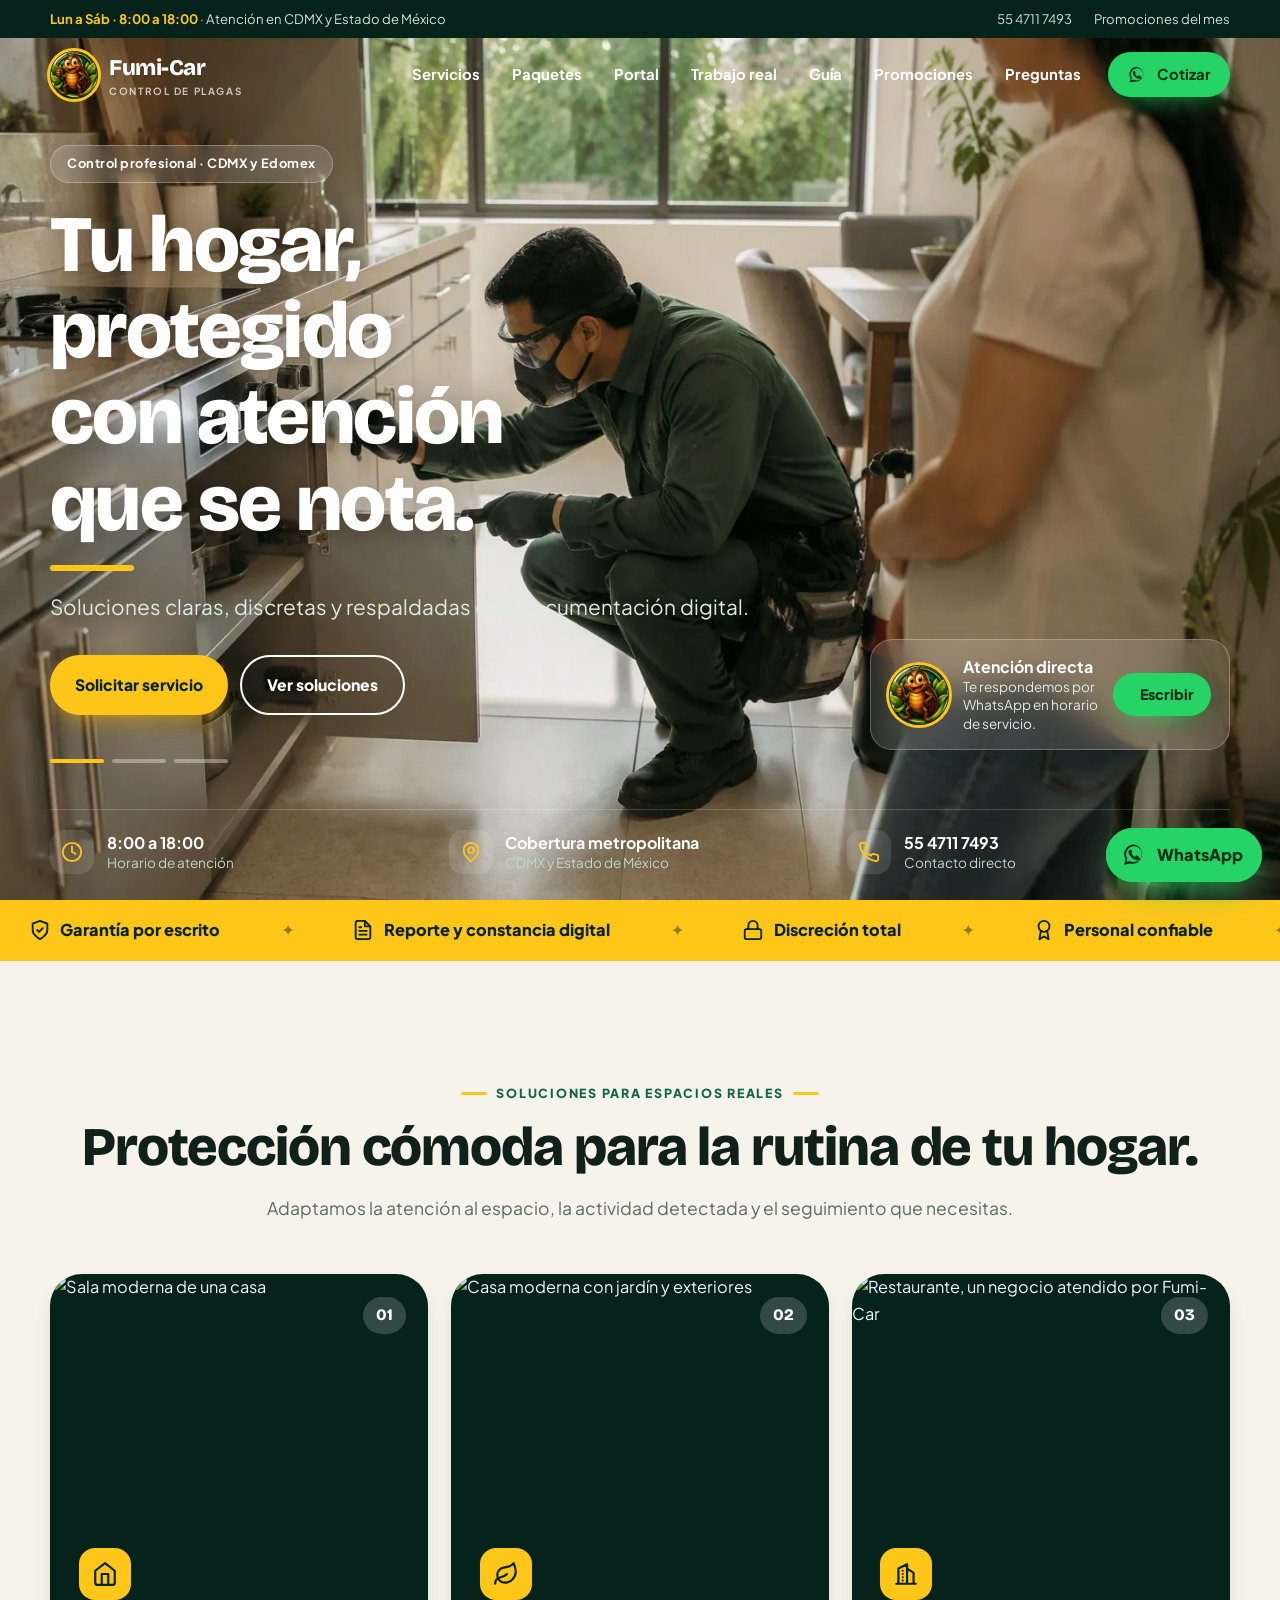
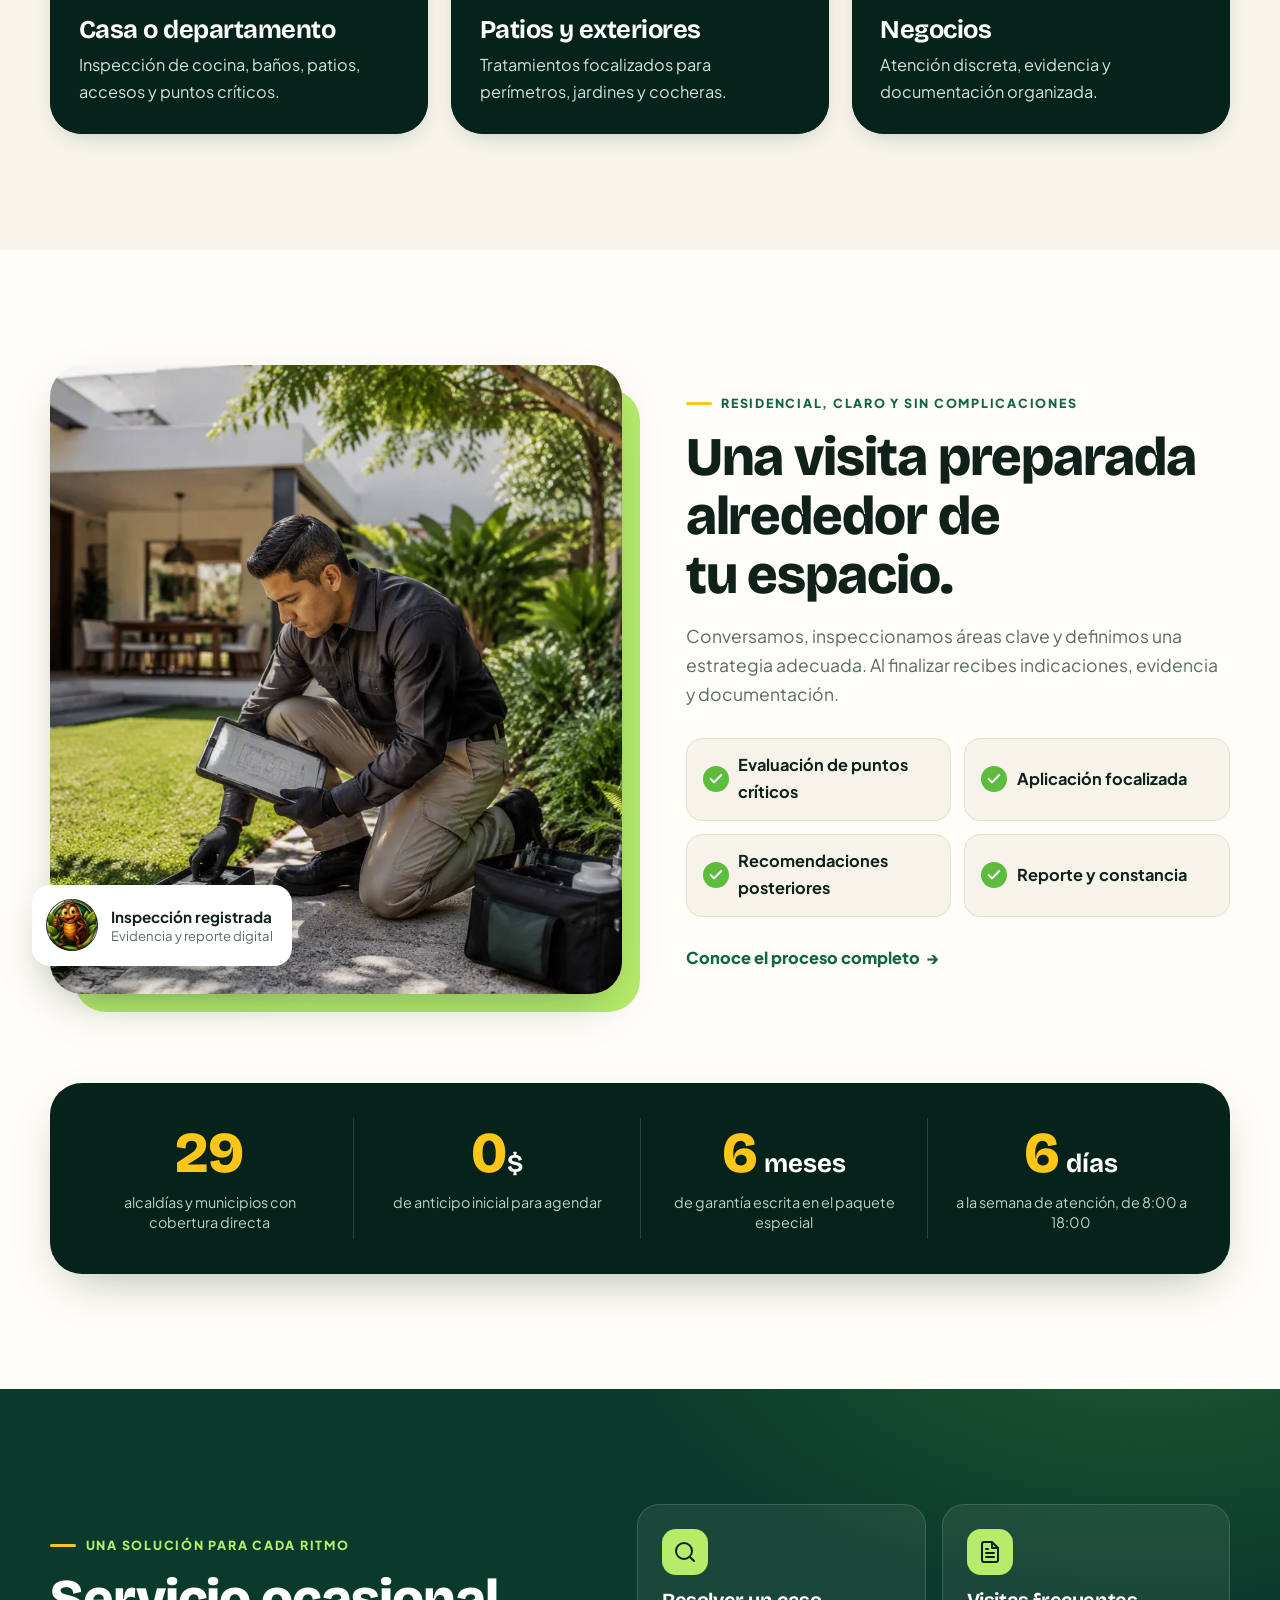
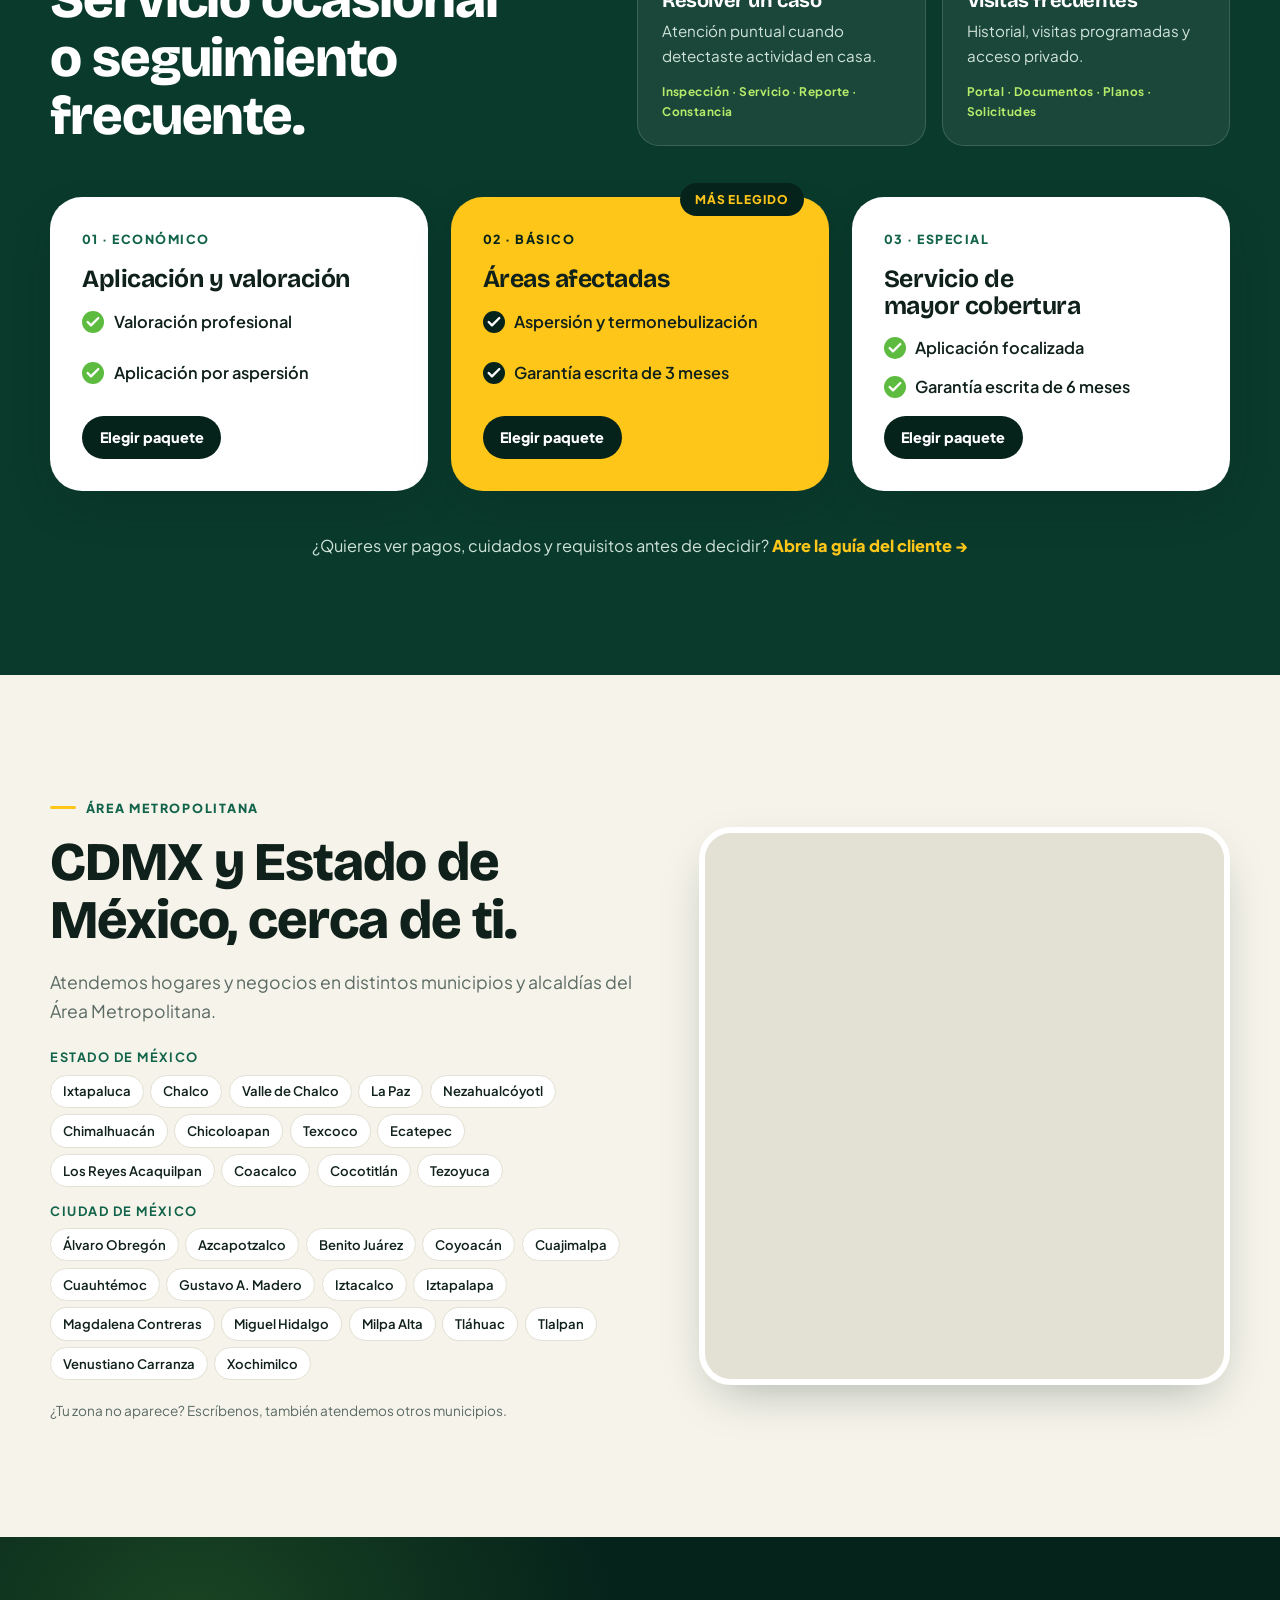
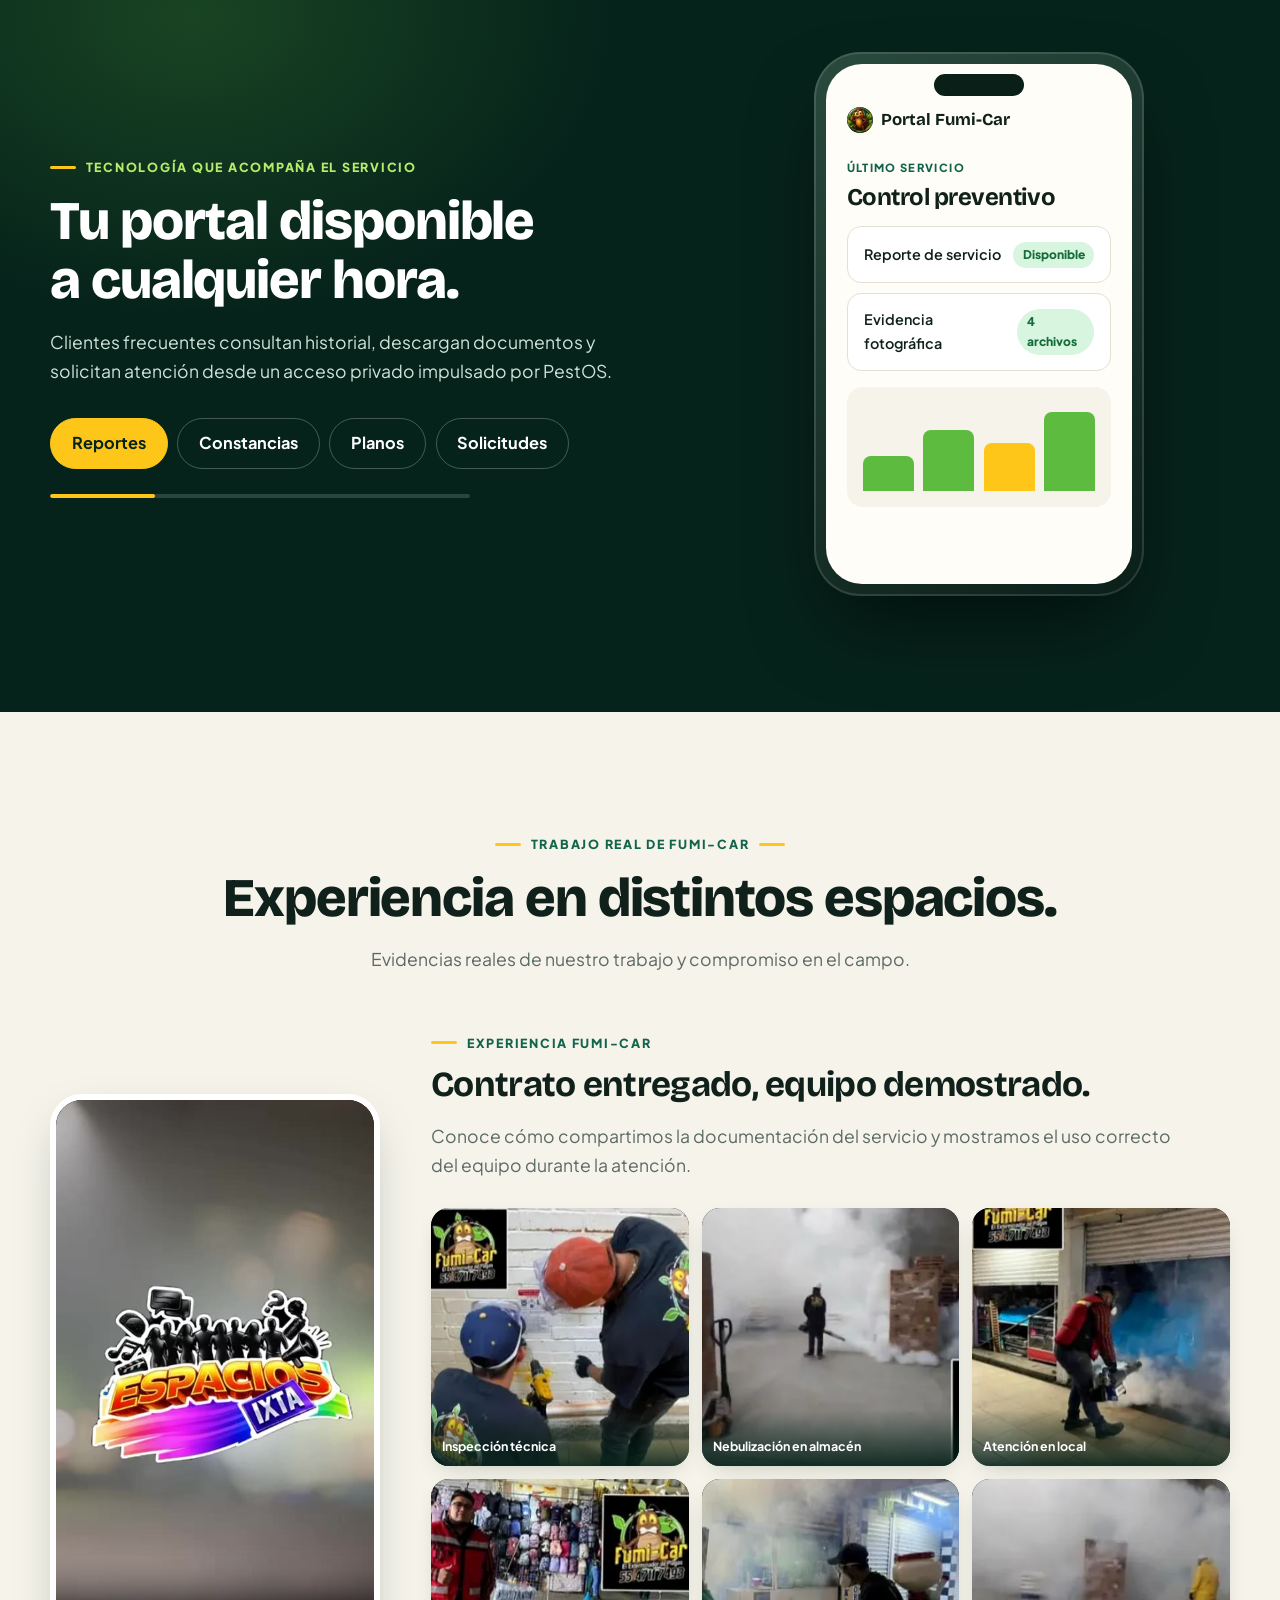
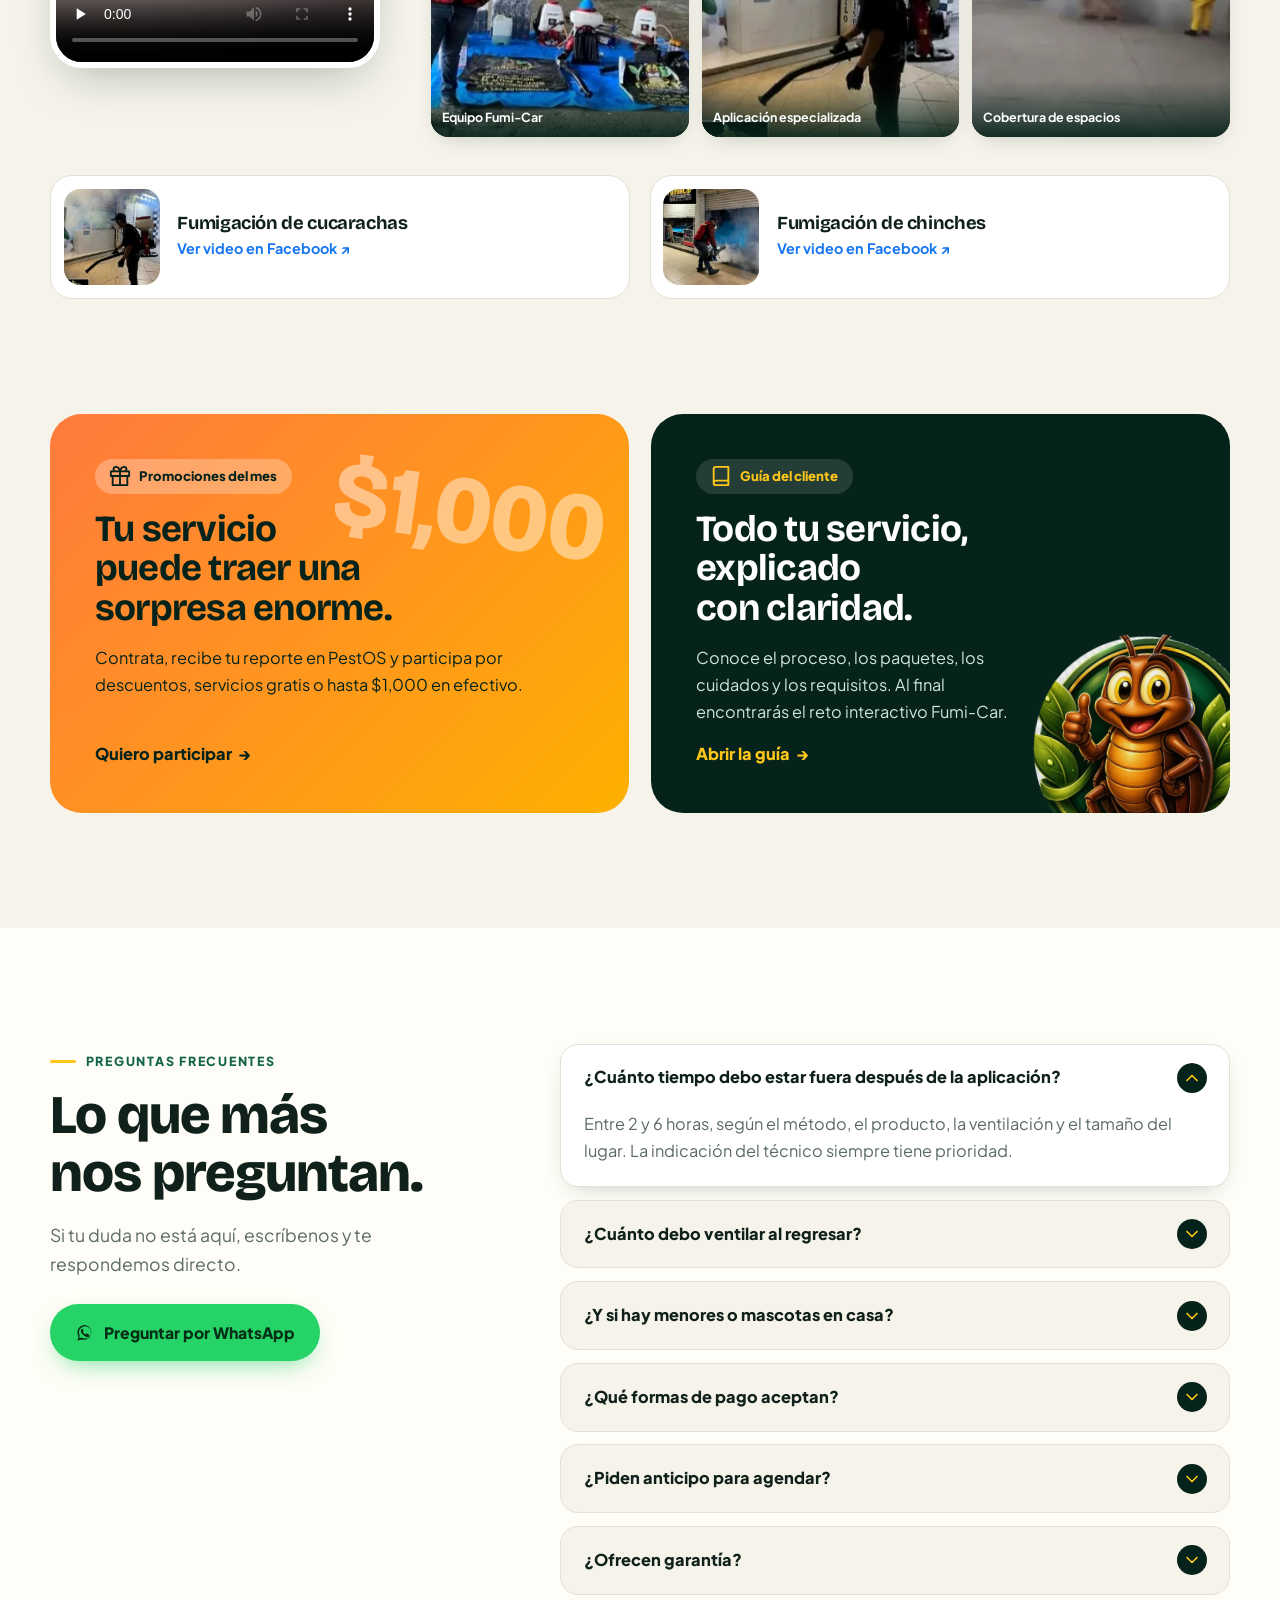
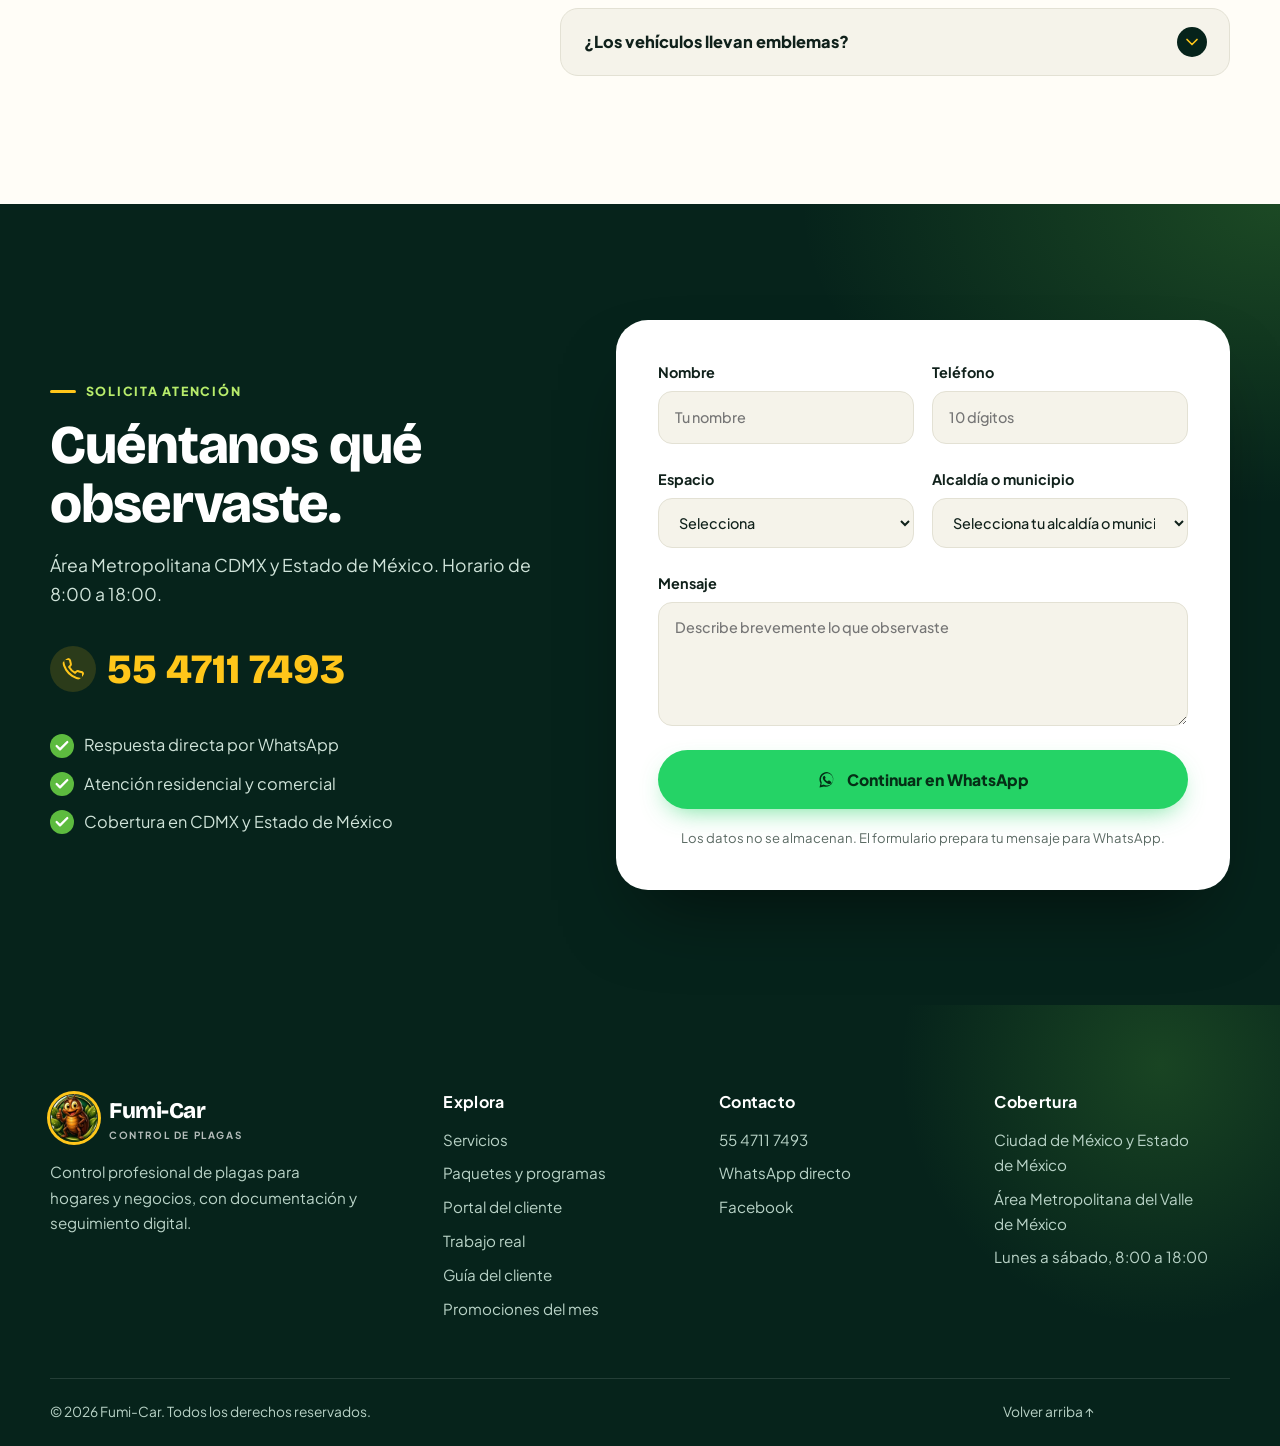
==== commit 01758908: "Remake completo del sitio: nuevo diseño, optimización y SEO - Sistema de diseño compartido (base.css" ====
--- a/index.html
+++ b/index.html
@@ -6,597 +6,711 @@
       name="viewport"
       content="width=device-width,initial-scale=1,viewport-fit=cover"
     />
-    <title>Fumi-Car | Control de plagas en el Estado de México</title>
+    <title>Fumi-Car | Control de plagas en CDMX y Estado de México</title>
     <meta
       name="description"
-      content="Control profesional de plagas para hogares y negocios en el Área Metropolitana de la Ciudad de México y el Estado de México. Reportes, constancias y portal digital."
+      content="Control profesional de plagas para hogares y negocios en CDMX y el Estado de México. Garantía por escrito, reporte y constancia digital, atención discreta. Cotiza por WhatsApp."
     />
-    <meta name="theme-color" content="#edf4e7" />
-    <meta property="og:title" content="Fumi-Car | El exterminador de plagas" />
+    <meta name="theme-color" content="#06231b" />
+    <link rel="canonical" href="https://fumi-car.com/" />
+    <meta property="og:type" content="website" />
+    <meta property="og:site_name" content="Fumi-Car" />
+    <meta property="og:locale" content="es_MX" />
+    <meta property="og:url" content="https://fumi-car.com/" />
+    <meta
+      property="og:title"
+      content="Fumi-Car | Control profesional de plagas"
+    />
     <meta
       property="og:description"
-      content="Atención en el Área Metropolitana de la Ciudad de México y el Estado de México."
+      content="Atención para hogares y negocios en CDMX y Estado de México, con garantía por escrito y documentación digital."
     />
-    <meta property="og:image" content="assets/images/hero-casa.webp" />
-    <link rel="canonical" href="https://www.fumicar.mx/" />
-    <link rel="stylesheet" href="styles.css" />
+    <meta property="og:image" content="https://fumi-car.com/assets/images/og-cover.jpg" />
+    <meta name="twitter:card" content="summary_large_image" />
+    <link rel="icon" type="image/png" sizes="32x32" href="assets/images/favicon-32.png" />
+    <link rel="apple-touch-icon" href="assets/images/apple-touch-icon.png" />
+    <link rel="preconnect" href="https://fonts.googleapis.com" />
+    <link rel="preconnect" href="https://fonts.gstatic.com" crossorigin />
+    <link rel="preconnect" href="https://images.unsplash.com" crossorigin />
+    <link
+      href="https://fonts.googleapis.com/css2?family=Bricolage+Grotesque:opsz,wght@12..96,600;12..96,800&family=Plus+Jakarta+Sans:wght@400;500;600;700;800&display=swap"
+      rel="stylesheet"
+    />
+    <link rel="preload" as="image" href="assets/images/hero-casa.webp" media="(min-width:701px)" fetchpriority="high" />
+    <script>
+      document.documentElement.classList.add("js");
+    </script>
+    <link rel="stylesheet" href="base.css?v=2026.10.01" />
+    <link rel="stylesheet" href="home.css?v=2026.10.01" />
     <script type="application/ld+json">
       {
         "@context": "https://schema.org",
-        "@type": "LocalBusiness",
-        "name": "Fumi-Car",
-        "areaServed": [
-          "Ciudad de México",
-          "Estado de México",
-          "Área Metropolitana del Valle de México"
-        ],
-        "telephone": "+525547117493",
-        "openingHours": "Mo-Sa 08:00-18:00"
+        "@graph": [
+          {
+            "@type": ["LocalBusiness", "PestControlService"],
+            "@id": "https://fumi-car.com/#negocio",
+            "name": "Fumi-Car",
+            "url": "https://fumi-car.com/",
+            "image": "https://fumi-car.com/assets/images/og-cover.jpg",
+            "logo": "https://fumi-car.com/assets/images/logo-mark.webp",
+            "description": "Control profesional de plagas para hogares y negocios con garantía por escrito, reporte y constancia digital.",
+            "telephone": "+525547117493",
+            "areaServed": [
+              { "@type": "AdministrativeArea", "name": "Ciudad de México" },
+              { "@type": "AdministrativeArea", "name": "Estado de México" }
+            ],
+            "openingHoursSpecification": {
+              "@type": "OpeningHoursSpecification",
+              "dayOfWeek": [
+                "Monday",
+                "Tuesday",
+                "Wednesday",
+                "Thursday",
+                "Friday",
+                "Saturday"
+              ],
+              "opens": "08:00",
+              "closes": "18:00"
+            },
+            "sameAs": ["https://www.facebook.com/fumigacionintegraldeplagas"]
+          },
+          {
+            "@type": "FAQPage",
+            "mainEntity": [
+              {
+                "@type": "Question",
+                "name": "¿Cuánto tiempo debo estar fuera después de la aplicación?",
+                "acceptedAnswer": {
+                  "@type": "Answer",
+                  "text": "Entre 2 y 6 horas, según el método, el producto, la ventilación y el tamaño del lugar. La indicación del técnico siempre tiene prioridad."
+                }
+              },
+              {
+                "@type": "Question",
+                "name": "¿Cuánto debo ventilar al regresar?",
+                "acceptedAnswer": {
+                  "@type": "Answer",
+                  "text": "Ventila el espacio durante 30 a 60 minutos al regresar."
+                }
+              },
+              {
+                "@type": "Question",
+                "name": "¿Qué formas de pago aceptan?",
+                "acceptedAnswer": {
+                  "@type": "Answer",
+                  "text": "Tarjeta de crédito o débito, efectivo y transferencia."
+                }
+              },
+              {
+                "@type": "Question",
+                "name": "¿Piden anticipo para agendar?",
+                "acceptedAnswer": {
+                  "@type": "Answer",
+                  "text": "No se requiere anticipo inicial. Si necesitas reprogramar, se aplica un 20% y el servicio express está sujeto a disponibilidad de ruta."
+                }
+              },
+              {
+                "@type": "Question",
+                "name": "¿Ofrecen garantía?",
+                "acceptedAnswer": {
+                  "@type": "Answer",
+                  "text": "Sí, garantía por escrito de 3 meses en el paquete básico y de 6 meses en el paquete especial."
+                }
+              }
+            ]
+          }
+        ]
       }
     </script>
   </head>
   <body>
-    <header>
-      <a class="brand" href="#inicio"
-        ><img src="assets/images/Fumi-Car_logo.png" alt="Fumi-Car" /></a
-      ><button class="menu" aria-label="Abrir menú" aria-expanded="false">
-        <span></span><span></span>
-      </button>
-      <div class="nav-backdrop" aria-hidden="true"></div>
-      <nav aria-label="Navegación principal">
-        <div class="nav-head">
-          <img src="assets/images/Fumi-Car_logo.png" alt="Fumi-Car" /><button
-            class="nav-close"
-            type="button"
-            aria-label="Cerrar menú"
+    <a class="skip" href="#contenido">Saltar al contenido</a>
+    <svg width="0" height="0" style="position: absolute" aria-hidden="true">
+      <defs>
+        <symbol id="i-shield" viewBox="0 0 24 24"><path d="M12 22s8-4 8-10V5l-8-3-8 3v7c0 6 8 10 8 10z"/><path d="m9 12 2 2 4-4"/></symbol>
+        <symbol id="i-file" viewBox="0 0 24 24"><path d="M14 2H6a2 2 0 0 0-2 2v16a2 2 0 0 0 2 2h12a2 2 0 0 0 2-2V8z"/><path d="M14 2v6h6M16 13H8M16 17H8M10 9H8"/></symbol>
+        <symbol id="i-clock" viewBox="0 0 24 24"><circle cx="12" cy="12" r="10"/><path d="M12 6v6l4 2"/></symbol>
+        <symbol id="i-pin" viewBox="0 0 24 24"><path d="M20 10c0 6-8 12-8 12S4 16 4 10a8 8 0 0 1 16 0z"/><circle cx="12" cy="10" r="3"/></symbol>
+        <symbol id="i-lock" viewBox="0 0 24 24"><rect x="3" y="11" width="18" height="11" rx="2"/><path d="M7 11V7a5 5 0 0 1 10 0v4"/></symbol>
+        <symbol id="i-award" viewBox="0 0 24 24"><circle cx="12" cy="8" r="6"/><path d="M15.48 12.89 17 22l-5-3-5 3 1.52-9.11"/></symbol>
+        <symbol id="i-search" viewBox="0 0 24 24"><circle cx="11" cy="11" r="8"/><path d="m21 21-4.3-4.3"/></symbol>
+        <symbol id="i-check" viewBox="0 0 24 24"><path d="M20 6 9 17l-5-5"/></symbol>
+        <symbol id="i-phone" viewBox="0 0 24 24"><path d="M22 16.92v3a2 2 0 0 1-2.18 2 19.8 19.8 0 0 1-8.63-3.07 19.5 19.5 0 0 1-6-6 19.8 19.8 0 0 1-3.07-8.67A2 2 0 0 1 4.11 2h3a2 2 0 0 1 2 1.72c.13.96.36 1.9.7 2.81a2 2 0 0 1-.45 2.11L8.09 9.91a16 16 0 0 0 6 6l1.27-1.27a2 2 0 0 1 2.11-.45c.9.34 1.85.57 2.81.7A2 2 0 0 1 22 16.92z"/></symbol>
+        <symbol id="i-gift" viewBox="0 0 24 24"><path d="M20 12v10H4V12M2 7h20v5H2zM12 22V7M12 7H7.5a2.5 2.5 0 0 1 0-5C11 2 12 7 12 7zM12 7h4.5a2.5 2.5 0 0 0 0-5C13 2 12 7 12 7z"/></symbol>
+        <symbol id="i-book" viewBox="0 0 24 24"><path d="M4 19.5A2.5 2.5 0 0 1 6.5 17H20V2H6.5A2.5 2.5 0 0 0 4 4.5v15zM20 17v5H6.5a2.5 2.5 0 0 1 0-5"/></symbol>
+        <symbol id="i-home" viewBox="0 0 24 24"><path d="m3 9 9-7 9 7v11a2 2 0 0 1-2 2H5a2 2 0 0 1-2-2z"/><path d="M9 22V12h6v10"/></symbol>
+        <symbol id="i-leaf" viewBox="0 0 24 24"><path d="M11 20A7 7 0 0 1 9.8 6.1C15.5 5 17 4.48 19 2c1 2 2 4.18 2 8 0 5.5-4.78 10-10 10z"/><path d="M2 21c0-3 1.85-5.36 5.08-6C9.5 14.52 12 13 13 12"/></symbol>
+        <symbol id="i-store" viewBox="0 0 24 24"><path d="M3 21h18M5 21V7l8-4v18M19 21V11l-6-4M9 9v.01M9 12v.01M9 15v.01M9 18v.01"/></symbol>
+        <symbol id="i-chev" viewBox="0 0 24 24"><path d="m6 9 6 6 6-6"/></symbol>
+        <symbol id="i-cal" viewBox="0 0 24 24"><rect x="3" y="4" width="18" height="18" rx="2"/><path d="M16 2v4M8 2v4M3 10h18"/></symbol>
+        <symbol id="i-wa" viewBox="0 0 32 32"><path d="M16 3a12 12 0 0 0-10.4 18L4 28l7.2-1.5A12 12 0 1 0 16 3Zm0 21.7c-1.7 0-3.3-.4-4.7-1.2l-.3-.2-4.2.9.9-4.1-.2-.3A9.7 9.7 0 1 1 16 24.7Zm5.3-7.2c-.3-.2-1.7-.9-2-.9-.3-.1-.5-.2-.7.2l-1 1.2c-.2.2-.4.2-.7.1-1.8-.9-3-1.7-4.2-3.8-.3-.5.3-.5.9-1.6.1-.2.1-.4 0-.6l-.9-2.2c-.2-.6-.5-.5-.7-.5h-.6c-.2 0-.6.1-.9.4-.3.4-1.2 1.2-1.2 2.9s1.2 3.3 1.4 3.6c.2.2 2.4 3.7 5.9 5.2.8.4 1.5.6 2 .7.8.3 1.6.2 2.2.1.7-.1 1.7-.7 1.9-1.4.2-.7.2-1.3.2-1.4-.1-.2-.3-.3-.6-.4Z"/></symbol>
+      </defs>
+    </svg>
+
+    <header class="site-header">
+      <div class="topbar">
+        <div class="wrap">
+          <span><b>Lun a Sáb · 8:00 a 18:00</b> · Atención en CDMX y Estado de México</span>
+          <span
+            ><a href="tel:+525547117493">55 4711 7493</a
+            ><a href="promociones.html">Promociones del mes</a></span
           >
-            ×
-          </button>
-        </div>
-        <div class="nav-links">
-          <a href="#servicios">Servicios</a><a href="#programas">Programas</a
-          ><a href="#portal">Portal</a><a href="#galeria">Galería</a
-          ><a href="#guia-cliente">Guía</a
-          ><a href="promociones.html">Promociones</a
-          ><a
-            class="pill"
-            href="https://wa.me/525547117493"
-            target="_blank"
-            rel="noopener"
-            >WhatsApp</a
-          >
-        </div>
-        <div class="nav-meta">
-          <span>Área Metropolitana CDMX y Estado de México</span
-          ><span>8:00 a 18:00</span>
-        </div>
-      </nav>
+        </div>
+      </div>
+      <div class="navbar">
+        <a class="brand" href="#inicio" aria-label="Fumi-Car, inicio">
+          <img src="assets/images/logo-mark-sm.webp" width="48" height="48" alt="" />
+          <span>Fumi-Car<small>Control de plagas</small></span>
+        </a>
+        <button class="menu-btn" type="button" aria-label="Abrir menú" aria-expanded="false">
+          <span></span><span></span>
+        </button>
+        <div class="nav-backdrop"></div>
+        <nav class="nav" aria-label="Navegación principal">
+          <button class="nav-close" type="button" aria-label="Cerrar menú">×</button>
+          <div class="nav-links">
+            <a href="#servicios">Servicios</a>
+            <a href="#paquetes">Paquetes</a>
+            <a href="#portal">Portal</a>
+            <a href="#trabajo">Trabajo real</a>
+            <a href="guia-cliente.html">Guía</a>
+            <a href="promociones.html">Promociones</a>
+            <a href="#faq">Preguntas</a>
+            <a class="btn btn-wa" href="https://wa.me/525547117493?text=Hola%20Fumi-Car%2C%20quiero%20solicitar%20un%20servicio" target="_blank" rel="noopener">
+              <svg><use href="#i-wa" /></svg>Cotizar
+            </a>
+          </div>
+        </nav>
+      </div>
     </header>
-    <main>
-      <section class="hero" id="inicio">
-        <article class="slide active">
-          <picture
-            ><source
-              media="(max-width:700px)"
-              srcset="assets/images/hero-casa-mobile.webp" />
-            <img
-              src="assets/images/hero-casa.webp"
-              alt="Casa protegida en el Estado de México"
-          /></picture>
-          <div class="shade"></div>
-          <div class="hero-copy">
-            <small>CONTROL PROFESIONAL · ESTADO DE MÉXICO</small>
-            <h1>Tu hogar, protegido con atención que se nota.</h1>
-            <p>
-              Soluciones claras, discretas y respaldadas con documentación
-              digital.
-            </p>
-            <a class="btn" href="#contacto">Solicitar servicio</a>
-          </div>
-        </article>
-        <article class="slide">
-          <picture
-            ><source
-              media="(max-width:700px)"
-              srcset="assets/images/hero-tecnico-mobile.webp" />
-            <img
-              src="assets/images/hero-tecnico.webp"
-              alt="Aplicación profesional"
-          /></picture>
-          <div class="shade"></div>
-          <div class="hero-copy">
-            <small>INSPECCIÓN · TRATAMIENTO · SEGUIMIENTO</small>
-            <h2>Atendemos el origen, no solo lo visible.</h2>
-            <p>Revisamos puntos críticos y recomendamos acciones concretas.</p>
-            <a class="btn" href="#servicios">Ver soluciones</a>
-          </div>
-        </article>
-        <article class="slide">
-          <picture
-            ><source
-              media="(max-width:700px)"
-              srcset="assets/images/hero-portal-mobile.webp" />
-            <img
-              src="assets/images/hero-portal.webp"
-              alt="Consulta digital del servicio"
-          /></picture>
-          <div class="shade"></div>
-          <div class="hero-copy">
-            <small>RESPALDO DIGITAL CON PESTOS</small>
-            <h2>Tus documentos cuando los necesites.</h2>
-            <p>Reportes, constancias, planos, mapas de calor y solicitudes.</p>
-            <a class="btn" href="#portal">Conocer el portal</a>
-          </div>
-        </article>
-        <div class="dots">
-          <button class="on" aria-label="Escena 1"></button
-          ><button aria-label="Escena 2"></button
-          ><button aria-label="Escena 3"></button>
-        </div>
-        <div class="proof">
-          <span><b>8:00 a 18:00</b>Horario de atención</span
-          ><span><b>Cobertura metropolitana</b>CDMX y Estado de México</span
-          ><span><b>55 4711 7493</b>Contacto directo</span>
-        </div>
-      </section>
-      <section class="intro reveal">
-        <small>SOLUCIONES PARA ESPACIOS REALES</small>
-        <h2>Protección cómoda para la rutina de tu hogar.</h2>
-        <p>
-          Adaptamos la atención al espacio, la actividad detectada y el
-          seguimiento que necesitas.
-        </p>
-      </section>
-      <section class="cards" id="servicios">
-        <article class="reveal card-home">
-          <img
-            class="card-brand"
-            src="assets/images/Fumi-Car_logo.png"
-            alt=""
-            aria-hidden="true"
-          />
-          <i class="card-line"></i><b>01</b>
-          <h3>Casa o departamento</h3>
-          <p>Inspección de cocina, baños, patios, accesos y puntos críticos.</p>
-        </article>
-        <article class="reveal card-outdoor">
-          <img
-            class="card-brand"
-            src="assets/images/Fumi-Car_logo.png"
-            alt=""
-            aria-hidden="true"
-          />
-          <i class="card-line"></i><b>02</b>
-          <h3>Patios y exteriores</h3>
-          <p>Tratamientos focalizados para perímetros, jardines y cocheras.</p>
-        </article>
-        <article class="reveal card-business">
-          <img
-            class="card-brand"
-            src="assets/images/Fumi-Car_logo.png"
-            alt=""
-            aria-hidden="true"
-          />
-          <i class="card-line"></i><b>03</b>
-          <h3>Negocios</h3>
-          <p>Atención discreta, evidencia y documentación organizada.</p>
-        </article>
-      </section>
-      <section class="feature">
-        <img
-          class="reveal"
-          src="assets/images/servicio-cocina.webp"
-          alt="Inspección residencial"
-        />
-        <div class="reveal">
-          <small>RESIDENCIAL, CLARO Y SIN COMPLICACIONES</small>
-          <h2>Una visita preparada alrededor de tu espacio.</h2>
-          <p>
-            Conversamos, inspeccionamos áreas clave y definimos una estrategia
-            adecuada. Al finalizar recibes indicaciones, evidencia y
-            documentación.
+
+    <main id="contenido">
+      <!-- HERO -->
+      <section class="hero" id="inicio" aria-roledescription="carrusel">
+        <div class="hero-slides">
+          <article class="slide active">
+            <picture>
+              <source media="(max-width:700px)" srcset="assets/images/hero-casa-mobile.webp" />
+              <img src="assets/images/hero-casa.webp" width="1536" height="1024" alt="Técnico de Fumi-Car inspeccionando una cocina frente a la clienta" fetchpriority="high" />
+            </picture>
+            <div class="hero-copy">
+              <span class="pill">Control profesional · CDMX y Edomex</span>
+              <h1>Tu hogar, protegido con atención que se nota.</h1>
+              <p>Soluciones claras, discretas y respaldadas con documentación digital.</p>
+              <div class="hero-actions">
+                <a class="btn" href="#contacto">Solicitar servicio</a>
+                <a class="btn btn-ghost" href="#servicios">Ver soluciones</a>
+              </div>
+            </div>
+          </article>
+          <article class="slide">
+            <picture>
+              <source media="(max-width:700px)" srcset="assets/images/hero-tecnico-mobile.webp" />
+              <img src="assets/images/hero-tecnico.webp" width="1536" height="1024" alt="Técnico aplicando un tratamiento focalizado en el perímetro de un jardín" loading="lazy" />
+            </picture>
+            <div class="hero-copy">
+              <span class="pill">Inspección · Tratamiento · Seguimiento</span>
+              <h2>Atendemos el origen, no solo lo visible.</h2>
+              <p>Revisamos puntos críticos y recomendamos acciones concretas.</p>
+              <div class="hero-actions">
+                <a class="btn" href="#servicios">Ver soluciones</a>
+                <a class="btn btn-ghost" href="guia-cliente.html#proceso">Cómo trabajamos</a>
+              </div>
+            </div>
+          </article>
+          <article class="slide">
+            <picture>
+              <source media="(max-width:700px)" srcset="assets/images/jardin-casa-mobile.webp" />
+              <img src="assets/images/jardin-casa.webp" width="1536" height="1024" alt="Casa con jardín atendida por Fumi-Car" loading="lazy" />
+            </picture>
+            <div class="hero-copy">
+              <span class="pill">Respaldo digital con PestOS</span>
+              <h2>Tus documentos cuando los necesites.</h2>
+              <p>Reportes, constancias, planos, mapas de calor y solicitudes.</p>
+              <div class="hero-actions">
+                <a class="btn" href="#portal">Conocer el portal</a>
+                <a class="btn btn-ghost" href="#contacto">Solicitar servicio</a>
+              </div>
+            </div>
+          </article>
+        </div>
+        <div class="hero-shade"></div>
+        <div class="hero-ui wrap">
+          <div class="dots" role="tablist" aria-label="Escenas del carrusel">
+            <button class="on" type="button" role="tab" aria-selected="true" aria-label="Escena 1"><i></i></button>
+            <button type="button" role="tab" aria-selected="false" aria-label="Escena 2"><i></i></button>
+            <button type="button" role="tab" aria-selected="false" aria-label="Escena 3"><i></i></button>
+          </div>
+        </div>
+        <aside class="hero-card" aria-label="Contacto rápido">
+          <img src="assets/images/logo-mark-sm.webp" width="64" height="64" alt="" />
+          <div>
+            <b>Atención directa</b>
+            <span>Te respondemos por WhatsApp en horario de servicio.</span>
+          </div>
+          <a class="btn btn-wa btn-sm" href="https://wa.me/525547117493?text=Hola%20Fumi-Car%2C%20quiero%20solicitar%20un%20servicio" target="_blank" rel="noopener"><svg><use href="#i-wa" /></svg>Escribir</a>
+        </aside>
+        <div class="proof wrap">
+          <div><svg class="ic"><use href="#i-clock" /></svg><span><b>8:00 a 18:00</b>Horario de atención</span></div>
+          <div><svg class="ic"><use href="#i-pin" /></svg><span><b>Cobertura metropolitana</b>CDMX y Estado de México</span></div>
+          <div><svg class="ic"><use href="#i-phone" /></svg><span><b>55 4711 7493</b>Contacto directo</span></div>
+        </div>
+      </section>
+
+      <!-- CONFIANZA -->
+      <section class="trust" aria-label="Lo que incluye cada servicio">
+        <div class="trust-track">
+          <span><svg class="ic"><use href="#i-shield" /></svg>Garantía por escrito</span>
+          <span><svg class="ic"><use href="#i-file" /></svg>Reporte y constancia digital</span>
+          <span><svg class="ic"><use href="#i-lock" /></svg>Discreción total</span>
+          <span><svg class="ic"><use href="#i-award" /></svg>Personal confiable</span>
+          <span><svg class="ic"><use href="#i-search" /></svg>Inspección de puntos críticos</span>
+          <span><svg class="ic"><use href="#i-pin" /></svg>Vehículos sin emblemas</span>
+          <span><svg class="ic"><use href="#i-shield" /></svg>Garantía por escrito</span>
+          <span><svg class="ic"><use href="#i-file" /></svg>Reporte y constancia digital</span>
+          <span><svg class="ic"><use href="#i-lock" /></svg>Discreción total</span>
+          <span><svg class="ic"><use href="#i-award" /></svg>Personal confiable</span>
+          <span><svg class="ic"><use href="#i-search" /></svg>Inspección de puntos críticos</span>
+          <span><svg class="ic"><use href="#i-pin" /></svg>Vehículos sin emblemas</span>
+        </div>
+      </section>
+
+      <!-- SERVICIOS -->
+      <section class="section" id="servicios">
+        <div class="wrap">
+          <div class="head-center reveal">
+            <span class="eyebrow">Soluciones para espacios reales</span>
+            <h2 class="title">Protección cómoda para la rutina de tu hogar.</h2>
+            <p class="lead">Adaptamos la atención al espacio, la actividad detectada y el seguimiento que necesitas.</p>
+          </div>
+          <div class="services">
+            <article class="svc reveal">
+              <img src="https://images.unsplash.com/photo-1600607687939-ce8a6c25118c?auto=format&fit=crop&w=800&q=75" width="800" height="560" loading="lazy" alt="Sala moderna de una casa" />
+              <div class="svc-body">
+                <span class="svc-num">01</span>
+                <svg class="ic"><use href="#i-home" /></svg>
+                <h3>Casa o departamento</h3>
+                <p>Inspección de cocina, baños, patios, accesos y puntos críticos.</p>
+              </div>
+            </article>
+            <article class="svc reveal" style="--d: 0.1s">
+              <img src="https://images.unsplash.com/photo-1600585154340-be6161a56a0c?auto=format&fit=crop&w=800&q=75" width="800" height="560" loading="lazy" alt="Casa moderna con jardín y exteriores" />
+              <div class="svc-body">
+                <span class="svc-num">02</span>
+                <svg class="ic"><use href="#i-leaf" /></svg>
+                <h3>Patios y exteriores</h3>
+                <p>Tratamientos focalizados para perímetros, jardines y cocheras.</p>
+              </div>
+            </article>
+            <article class="svc reveal" style="--d: 0.2s">
+              <img src="https://images.unsplash.com/photo-1414235077428-338989a2e8c0?auto=format&fit=crop&w=800&q=75" width="800" height="560" loading="lazy" alt="Restaurante, un negocio atendido por Fumi-Car" />
+              <div class="svc-body">
+                <span class="svc-num">03</span>
+                <svg class="ic"><use href="#i-store" /></svg>
+                <h3>Negocios</h3>
+                <p>Atención discreta, evidencia y documentación organizada.</p>
+              </div>
+            </article>
+          </div>
+        </div>
+      </section>
+
+      <!-- VISITA + CIFRAS -->
+      <section class="section visit">
+        <div class="wrap visit-grid">
+          <div class="visit-media reveal">
+            <img src="assets/images/tecnico-tablet.webp" width="1536" height="1024" loading="lazy" alt="Técnico de Fumi-Car registrando una inspección en tableta" />
+            <div class="visit-badge">
+              <img src="assets/images/logo-mark-sm.webp" width="56" height="56" alt="" />
+              <span><b>Inspección registrada</b>Evidencia y reporte digital</span>
+            </div>
+          </div>
+          <div class="reveal">
+            <span class="eyebrow">Residencial, claro y sin complicaciones</span>
+            <h2 class="title">Una visita preparada alrededor de tu espacio.</h2>
+            <p class="lead">Conversamos, inspeccionamos áreas clave y definimos una estrategia adecuada. Al finalizar recibes indicaciones, evidencia y documentación.</p>
+            <ul class="checks">
+              <li><svg class="ic"><use href="#i-check" /></svg>Evaluación de puntos críticos</li>
+              <li><svg class="ic"><use href="#i-check" /></svg>Aplicación focalizada</li>
+              <li><svg class="ic"><use href="#i-check" /></svg>Recomendaciones posteriores</li>
+              <li><svg class="ic"><use href="#i-check" /></svg>Reporte y constancia</li>
+            </ul>
+            <a class="link-arrow" href="guia-cliente.html#proceso">Conoce el proceso completo</a>
+          </div>
+        </div>
+        <div class="wrap stats">
+          <div class="reveal"><b><span data-count="29">29</span></b><span>alcaldías y municipios con cobertura directa</span></div>
+          <div class="reveal" style="--d: 0.08s"><b>0<small>$</small></b><span>de anticipo inicial para agendar</span></div>
+          <div class="reveal" style="--d: 0.16s"><b>6<small> meses</small></b><span>de garantía escrita en el paquete especial</span></div>
+          <div class="reveal" style="--d: 0.24s"><b>6<small> días</small></b><span>a la semana de atención, de 8:00 a 18:00</span></div>
+        </div>
+      </section>
+
+      <!-- PAQUETES -->
+      <section class="section packs-sec" id="paquetes">
+        <div class="wrap">
+          <div class="packs-head">
+            <div class="reveal">
+              <span class="eyebrow light">Una solución para cada ritmo</span>
+              <h2 class="title">Servicio ocasional o seguimiento frecuente.</h2>
+            </div>
+            <div class="programs reveal">
+              <article>
+                <svg class="ic"><use href="#i-search" /></svg>
+                <h3>Resolver un caso</h3>
+                <p>Atención puntual cuando detectaste actividad en casa.</p>
+                <span>Inspección · Servicio · Reporte · Constancia</span>
+              </article>
+              <article>
+                <svg class="ic"><use href="#i-file" /></svg>
+                <h3>Visitas frecuentes</h3>
+                <p>Historial, visitas programadas y acceso privado.</p>
+                <span>Portal · Documentos · Planos · Solicitudes</span>
+              </article>
+            </div>
+          </div>
+          <div class="pack-grid">
+            <article class="pack reveal">
+              <span class="tag">01 · Económico</span>
+              <h3>Aplicación y valoración</h3>
+              <ul>
+                <li><svg class="ic"><use href="#i-check" /></svg>Valoración profesional</li>
+                <li><svg class="ic"><use href="#i-check" /></svg>Aplicación por aspersión</li>
+              </ul>
+              <a class="btn btn-sm" href="https://wa.me/525547117493?text=Me%20interesa%20el%20Paquete%201" target="_blank" rel="noopener">Elegir paquete</a>
+            </article>
+            <article class="pack featured reveal" style="--d: 0.1s">
+              <span class="ribbon">Más elegido</span>
+              <span class="tag">02 · Básico</span>
+              <h3>Áreas afectadas</h3>
+              <ul>
+                <li><svg class="ic"><use href="#i-check" /></svg>Aspersión y termonebulización</li>
+                <li><svg class="ic"><use href="#i-check" /></svg>Garantía escrita de 3 meses</li>
+              </ul>
+              <a class="btn btn-sm" href="https://wa.me/525547117493?text=Me%20interesa%20el%20Paquete%202" target="_blank" rel="noopener">Elegir paquete</a>
+            </article>
+            <article class="pack reveal" style="--d: 0.2s">
+              <span class="tag">03 · Especial</span>
+              <h3>Servicio de mayor cobertura</h3>
+              <ul>
+                <li><svg class="ic"><use href="#i-check" /></svg>Aplicación focalizada</li>
+                <li><svg class="ic"><use href="#i-check" /></svg>Garantía escrita de 6 meses</li>
+              </ul>
+              <a class="btn btn-sm" href="https://wa.me/525547117493?text=Me%20interesa%20el%20Paquete%203" target="_blank" rel="noopener">Elegir paquete</a>
+            </article>
+          </div>
+          <p class="packs-note reveal">
+            ¿Quieres ver pagos, cuidados y requisitos antes de decidir?
+            <a href="guia-cliente.html#paquetes">Abre la guía del cliente →</a>
           </p>
-          <ul>
-            <li>Evaluación de puntos críticos</li>
-            <li>Aplicación focalizada</li>
-            <li>Recomendaciones posteriores</li>
-            <li>Reporte y constancia</li>
-          </ul>
-        </div>
-      </section>
-      <section class="programs" id="programas">
-        <div class="reveal">
-          <small>UNA SOLUCIÓN PARA CADA RITMO</small>
-          <h2>Servicio ocasional o seguimiento frecuente.</h2>
-        </div>
-        <div class="program-grid">
-          <article class="reveal">
-            <h3>Resolver un caso</h3>
-            <p>Atención puntual cuando detectaste actividad en casa.</p>
-            <span>Inspección · Servicio · Reporte · Constancia</span>
-          </article>
-          <article class="reveal">
-            <h3>Visitas frecuentes</h3>
-            <p>Historial, visitas programadas y acceso privado.</p>
-            <span>Portal · Documentos · Planos · Solicitudes</span>
-          </article>
-        </div>
-      </section>
-      <section class="route route-sand reveal">
+        </div>
+      </section>
+
+      <!-- COBERTURA -->
+      <section class="section coverage" id="cobertura">
+        <div class="wrap coverage-grid">
+          <div class="reveal">
+            <span class="eyebrow">Área metropolitana</span>
+            <h2 class="title">CDMX y Estado de México, cerca de ti.</h2>
+            <p class="lead">Atendemos hogares y negocios en distintos municipios y alcaldías del Área Metropolitana.</p>
+            <div class="zones">
+              <h3>Estado de México</h3>
+              <p>
+                <span>Ixtapaluca</span><span>Chalco</span><span>Valle de Chalco</span><span>La Paz</span><span>Nezahualcóyotl</span><span>Chimalhuacán</span><span>Chicoloapan</span><span>Texcoco</span><span>Ecatepec</span><span>Los Reyes Acaquilpan</span><span>Coacalco</span><span>Cocotitlán</span><span>Tezoyuca</span>
+              </p>
+              <h3>Ciudad de México</h3>
+              <p>
+                <span>Álvaro Obregón</span><span>Azcapotzalco</span><span>Benito Juárez</span><span>Coyoacán</span><span>Cuajimalpa</span><span>Cuauhtémoc</span><span>Gustavo A. Madero</span><span>Iztacalco</span><span>Iztapalapa</span><span>Magdalena Contreras</span><span>Miguel Hidalgo</span><span>Milpa Alta</span><span>Tláhuac</span><span>Tlalpan</span><span>Venustiano Carranza</span><span>Xochimilco</span>
+              </p>
+              <small>¿Tu zona no aparece? Escríbenos, también atendemos otros municipios.</small>
+            </div>
+          </div>
+          <div class="map reveal" style="--d: 0.12s">
+            <iframe
+              src="https://www.google.com/maps?q=Estado%20de%20M%C3%A9xico&z=8&output=embed"
+              title="Mapa de cobertura de Fumi-Car en el Estado de México y la Ciudad de México"
+              loading="lazy"
+              referrerpolicy="no-referrer-when-downgrade"
+            ></iframe>
+          </div>
+        </div>
+      </section>
+
+      <!-- PORTAL -->
+      <section class="section portal" id="portal">
+        <div class="wrap portal-grid on-dark">
+          <div class="reveal">
+            <span class="eyebrow">Tecnología que acompaña el servicio</span>
+            <h2 class="title">Tu portal disponible a cualquier hora.</h2>
+            <p class="lead">Clientes frecuentes consultan historial, descargan documentos y solicitan atención desde un acceso privado impulsado por PestOS.</p>
+            <div class="chips" role="tablist" aria-label="Funciones del portal">
+              <button class="active" data-portal="reports" role="tab" aria-selected="true">Reportes</button>
+              <button data-portal="certs" role="tab" aria-selected="false">Constancias</button>
+              <button data-portal="maps" role="tab" aria-selected="false">Planos</button>
+              <button data-portal="requests" role="tab" aria-selected="false">Solicitudes</button>
+            </div>
+            <div class="portal-progress"><i></i></div>
+          </div>
+          <div class="phone reveal" style="--d: 0.12s">
+            <div class="screen">
+              <b class="screen-title"><img src="assets/images/logo-mark-sm.webp" width="26" height="26" alt="" />Portal Fumi-Car</b>
+              <section class="portal-screen active" data-screen="reports">
+                <small>ÚLTIMO SERVICIO</small>
+                <h3>Control preventivo</h3>
+                <div class="portal-row">Reporte de servicio <em>Disponible</em></div>
+                <div class="portal-row">Evidencia fotográfica <em>4 archivos</em></div>
+                <div class="bars"><i></i><i></i><i></i><i></i></div>
+              </section>
+              <section class="portal-screen" data-screen="certs">
+                <small>DOCUMENTACIÓN</small>
+                <h3>Constancias digitales</h3>
+                <div class="certificate">
+                  <b>Servicio completado</b>
+                  <p>Documento listo para consultar y descargar.</p>
+                </div>
+                <div class="portal-row">Constancia de servicio <em>Lista</em></div>
+              </section>
+              <section class="portal-screen" data-screen="maps">
+                <small>MONITOREO</small>
+                <h3>Plano y actividad</h3>
+                <div class="mini-map"><i></i><i></i><i></i><i></i></div>
+                <div class="heat"><span></span><span></span><span></span></div>
+              </section>
+              <section class="portal-screen" data-screen="requests">
+                <small>ATENCIÓN</small>
+                <h3>Nueva solicitud</h3>
+                <div class="fake-field">Tipo de servicio</div>
+                <div class="fake-field tall">Describe lo que observaste</div>
+                <div class="fake-submit">Enviar solicitud</div>
+              </section>
+            </div>
+          </div>
+        </div>
+      </section>
+
+      <!-- TRABAJO REAL -->
+      <section class="section" id="trabajo">
+        <div class="wrap">
+          <div class="head-center reveal">
+            <span class="eyebrow">Trabajo real de Fumi-Car</span>
+            <h2 class="title">Experiencia en distintos espacios.</h2>
+            <p class="lead">Evidencias reales de nuestro trabajo y compromiso en el campo.</p>
+          </div>
+          <div class="work-grid">
+            <article class="video-card reveal">
+              <video controls preload="none" playsinline poster="assets/images/poster.jpg" aria-label="Entrega del contrato y demostración del uso del equipo Fumi-Car" width="480" height="848">
+                <source src="assets/images/video-fumicar.mp4" type="video/mp4" />
+                Tu navegador no puede reproducir este video.
+              </video>
+            </article>
+            <div class="work-side">
+              <div class="reveal">
+                <span class="eyebrow">Experiencia Fumi-Car</span>
+                <h3>Contrato entregado, equipo demostrado.</h3>
+                <p class="lead">Conoce cómo compartimos la documentación del servicio y mostramos el uso correcto del equipo durante la atención.</p>
+              </div>
+              <div class="gallery">
+                <button class="gallery-card reveal" data-src="assets/images/trabajo-tecnico.webp"><img src="assets/images/trabajo-tecnico.webp" width="297" height="291" loading="lazy" alt="Inspección técnica" /><strong>Inspección técnica</strong></button>
+                <button class="gallery-card reveal" data-src="assets/images/nebulizacion-almacen.webp"><img src="assets/images/nebulizacion-almacen.webp" width="297" height="291" loading="lazy" alt="Nebulización en almacén" /><strong>Nebulización en almacén</strong></button>
+                <button class="gallery-card reveal" data-src="assets/images/nebulizacion-local.webp"><img src="assets/images/nebulizacion-local.webp" width="297" height="291" loading="lazy" alt="Atención en local comercial" /><strong>Atención en local</strong></button>
+                <button class="gallery-card reveal" data-src="assets/images/equipo-fumicar.webp"><img src="assets/images/equipo-fumicar.webp" width="297" height="291" loading="lazy" alt="Equipo Fumi-Car" /><strong>Equipo Fumi-Car</strong></button>
+                <button class="gallery-card reveal" data-src="assets/images/aplicacion-motorizada.webp"><img src="assets/images/aplicacion-motorizada.webp" width="297" height="291" loading="lazy" alt="Aplicación especializada con equipo motorizado" /><strong>Aplicación especializada</strong></button>
+                <button class="gallery-card reveal" data-src="assets/images/servicio-almacen.webp"><img src="assets/images/servicio-almacen.webp" width="297" height="291" loading="lazy" alt="Cobertura de espacios amplios" /><strong>Cobertura de espacios</strong></button>
+              </div>
+            </div>
+          </div>
+          <div class="fb-videos">
+            <a class="reveal" href="https://www.facebook.com/share/v/19NympCkic/?mibextid=wwXIfr" target="_blank" rel="noopener">
+              <img src="assets/images/aplicacion-motorizada.webp" width="297" height="291" loading="lazy" alt="Demostración de fumigación de cucarachas" />
+              <span class="play">▶</span>
+              <div><h3>Fumigación de cucarachas</h3><p>Ver video en Facebook ↗</p></div>
+            </a>
+            <a class="reveal" style="--d: 0.1s" href="https://www.facebook.com/share/v/198Tkndd83/?mibextid=wwXIfr" target="_blank" rel="noopener">
+              <img src="assets/images/nebulizacion-local.webp" width="297" height="291" loading="lazy" alt="Demostración de fumigación de chinches" />
+              <span class="play">▶</span>
+              <div><h3>Fumigación de chinches</h3><p>Ver video en Facebook ↗</p></div>
+            </a>
+          </div>
+        </div>
+      </section>
+
+      <!-- PROMO + GUIA -->
+      <section class="section pg" id="guia">
+        <div class="wrap pg-grid">
+          <a class="pg-card promo reveal" href="promociones.html">
+            <span class="pill-y"><svg class="ic"><use href="#i-gift" /></svg>Promociones del mes</span>
+            <h3>Tu servicio puede traer una sorpresa enorme.</h3>
+            <p>Contrata, recibe tu reporte en PestOS y participa por descuentos, servicios gratis o hasta $1,000 en efectivo.</p>
+            <span class="link-arrow">Quiero participar</span>
+            <strong class="big">$1,000</strong>
+          </a>
+          <a class="pg-card guide reveal" style="--d: 0.1s" href="guia-cliente.html">
+            <span class="pill-y"><svg class="ic"><use href="#i-book" /></svg>Guía del cliente</span>
+            <h3>Todo tu servicio, explicado con claridad.</h3>
+            <p>Conoce el proceso, los paquetes, los cuidados y los requisitos. Al final encontrarás el reto interactivo Fumi-Car.</p>
+            <span class="link-arrow">Abrir la guía</span>
+            <img src="assets/images/logo-mark.webp" width="512" height="512" loading="lazy" alt="" />
+          </a>
+        </div>
+      </section>
+
+      <!-- FAQ -->
+      <section class="section faq" id="faq">
+        <div class="wrap faq-grid">
+          <div class="reveal">
+            <span class="eyebrow">Preguntas frecuentes</span>
+            <h2 class="title">Lo que más nos preguntan.</h2>
+            <p class="lead">Si tu duda no está aquí, escríbenos y te respondemos directo.</p>
+            <a class="btn btn-wa" style="margin-top: 1.6rem" href="https://wa.me/525547117493?text=Hola%20Fumi-Car%2C%20tengo%20una%20duda" target="_blank" rel="noopener"><svg><use href="#i-wa" /></svg>Preguntar por WhatsApp</a>
+          </div>
+          <div class="faq-list reveal" style="--d: 0.1s">
+            <details open>
+              <summary>¿Cuánto tiempo debo estar fuera después de la aplicación?<svg class="ic"><use href="#i-chev" /></svg></summary>
+              <p>Entre 2 y 6 horas, según el método, el producto, la ventilación y el tamaño del lugar. La indicación del técnico siempre tiene prioridad.</p>
+            </details>
+            <details>
+              <summary>¿Cuánto debo ventilar al regresar?<svg class="ic"><use href="#i-chev" /></svg></summary>
+              <p>Ventila el espacio de 30 a 60 minutos al regresar. No mezcles productos de limpieza.</p>
+            </details>
+            <details>
+              <summary>¿Y si hay menores o mascotas en casa?<svg class="ic"><use href="#i-chev" /></svg></summary>
+              <p>Infórmalo antes del servicio. Recibirás indicaciones específicas para tu espacio.</p>
+            </details>
+            <details>
+              <summary>¿Qué formas de pago aceptan?<svg class="ic"><use href="#i-chev" /></svg></summary>
+              <p>Tarjeta de crédito o débito, efectivo y transferencia.</p>
+            </details>
+            <details>
+              <summary>¿Piden anticipo para agendar?<svg class="ic"><use href="#i-chev" /></svg></summary>
+              <p>No se requiere anticipo inicial. Para reprogramar se aplica un 20%, y el servicio express está sujeto a disponibilidad de ruta.</p>
+            </details>
+            <details>
+              <summary>¿Ofrecen garantía?<svg class="ic"><use href="#i-chev" /></svg></summary>
+              <p>Sí, por escrito: 3 meses en el paquete básico y 6 meses en el especial. La valoración técnica y el documento del servicio son la referencia definitiva.</p>
+            </details>
+            <details>
+              <summary>¿Los vehículos llevan emblemas?<svg class="ic"><use href="#i-chev" /></svg></summary>
+              <p>No. Trabajamos con discreción: vehículos sin emblemas y personal confiable.</p>
+            </details>
+          </div>
+        </div>
+      </section>
+
+      <!-- CONTACTO -->
+      <section class="section contact" id="contacto">
+        <div class="wrap contact-grid">
+          <div class="contact-info on-dark reveal">
+            <span class="eyebrow">Solicita atención</span>
+            <h2 class="title">Cuéntanos qué observaste.</h2>
+            <p class="lead">Área Metropolitana CDMX y Estado de México. Horario de 8:00 a 18:00.</p>
+            <a class="big-phone" href="tel:+525547117493"><svg class="ic"><use href="#i-phone" /></svg>55 4711 7493</a>
+            <ul class="contact-points">
+              <li><svg class="ic"><use href="#i-check" /></svg>Respuesta directa por WhatsApp</li>
+              <li><svg class="ic"><use href="#i-check" /></svg>Atención residencial y comercial</li>
+              <li><svg class="ic"><use href="#i-check" /></svg>Cobertura en CDMX y Estado de México</li>
+            </ul>
+          </div>
+          <form id="form" class="reveal" style="--d: 0.1s" novalidate>
+            <label>Nombre<input name="n" required minlength="2" maxlength="60" autocomplete="name" placeholder="Tu nombre" /><small class="error"></small></label>
+            <label>Teléfono<input name="t" required inputmode="numeric" autocomplete="tel" maxlength="10" placeholder="10 dígitos" /><small class="error"></small></label>
+            <label>Espacio<select name="e" required>
+                <option value="">Selecciona</option>
+                <option>Casa</option>
+                <option>Departamento</option>
+                <option>Negocio</option>
+              </select><small class="error"></small></label>
+            <label>Alcaldía o municipio<select name="z" id="zone-select" required>
+                <option value="">Selecciona tu alcaldía o municipio</option>
+                <optgroup label="Estado de México">
+                  <option>Ixtapaluca</option>
+                  <option>Chalco</option>
+                  <option>Valle de Chalco Solidaridad</option>
+                  <option>La Paz</option>
+                  <option>Nezahualcóyotl</option>
+                  <option>Chimalhuacán</option>
+                  <option>Chicoloapan</option>
+                  <option>Texcoco</option>
+                  <option>Ecatepec de Morelos</option>
+                  <option>Los Reyes Acaquilpan</option>
+                  <option>Coacalco de Berriozábal</option>
+                  <option>Cocotitlán</option>
+                  <option>Tezoyuca</option>
+                  <option>Otro municipio del Estado de México</option>
+                </optgroup>
+                <optgroup label="Ciudad de México">
+                  <option>Álvaro Obregón</option>
+                  <option>Azcapotzalco</option>
+                  <option>Benito Juárez</option>
+                  <option>Coyoacán</option>
+                  <option>Cuajimalpa de Morelos</option>
+                  <option>Cuauhtémoc</option>
+                  <option>Gustavo A. Madero</option>
+                  <option>Iztacalco</option>
+                  <option>Iztapalapa</option>
+                  <option>La Magdalena Contreras</option>
+                  <option>Miguel Hidalgo</option>
+                  <option>Milpa Alta</option>
+                  <option>Tláhuac</option>
+                  <option>Tlalpan</option>
+                  <option>Venustiano Carranza</option>
+                  <option>Xochimilco</option>
+                </optgroup>
+                <option value="__otro__">Otro municipio o delegación</option>
+              </select>
+              <input id="zone-other" class="zone-other" name="zone_other" maxlength="80" placeholder="Escribe tu municipio o delegación" hidden /><small class="error"></small></label>
+            <label class="full">Mensaje<textarea name="m" required minlength="10" maxlength="500" rows="4" placeholder="Describe brevemente lo que observaste"></textarea><small class="error"></small></label>
+            <button class="btn btn-wa full" type="submit"><svg><use href="#i-wa" /></svg>Continuar en WhatsApp</button>
+            <p class="privacy full">Los datos no se almacenan. El formulario prepara tu mensaje para WhatsApp.</p>
+          </form>
+        </div>
+      </section>
+    </main>
+
+    <footer class="site-footer">
+      <div class="wrap footer-grid">
+        <div class="footer-brand">
+          <a class="brand" href="#inicio">
+            <img src="assets/images/logo-mark-sm.webp" width="48" height="48" alt="" />
+            <span>Fumi-Car<small>Control de plagas</small></span>
+          </a>
+          <p>Control profesional de plagas para hogares y negocios, con documentación y seguimiento digital.</p>
+        </div>
         <div>
-          <small>ÁREA METROPOLITANA</small>
-          <h2>CDMX y Estado de México, cerca de ti.</h2>
-          <p>
-            Atendemos hogares y negocios en distintos municipios y alcaldías del
-            Área Metropolitana.
-          </p>
-        </div>
-        <div class="map">
-          <iframe
-            src="https://www.google.com/maps?q=Estado%20de%20M%C3%A9xico&z=8&output=embed"
-            title="Mapa de cobertura de Fumi-Car en el Estado de México y la Ciudad de México"
-            loading="lazy"
-            referrerpolicy="no-referrer-when-downgrade"
-          ></iframe>
-        </div>
-      </section>
-      <section class="portal" id="portal">
-        <div class="reveal">
-          <small>TECNOLOGÍA QUE ACOMPAÑA EL SERVICIO</small>
-          <h2>Tu portal disponible a cualquier hora.</h2>
-          <p>
-            Clientes frecuentes consultan historial, descargan documentos y
-            solicitan atención desde un acceso privado impulsado por PestOS.
-          </p>
-          <div class="chips" role="tablist" aria-label="Funciones del portal">
-            <button
-              class="active"
-              data-portal="reports"
-              role="tab"
-              aria-selected="true"
-            >
-              Reportes</button
-            ><button data-portal="certs" role="tab" aria-selected="false">
-              Constancias</button
-            ><button data-portal="maps" role="tab" aria-selected="false">
-              Planos</button
-            ><button data-portal="requests" role="tab" aria-selected="false">
-              Solicitudes
-            </button>
-          </div>
-          <div class="portal-progress"><i></i></div>
-        </div>
-        <div class="phone reveal">
-          <div class="screen">
-            <b>Portal Fumi-Car</b>
-            <section class="portal-screen active" data-screen="reports">
-              <small>ÚLTIMO SERVICIO</small>
-              <h3>Control preventivo</h3>
-              <div class="portal-row">
-                Reporte de servicio <em>Disponible</em>
-              </div>
-              <div class="portal-row">
-                Evidencia fotográfica <em>4 archivos</em>
-              </div>
-              <div class="bars"><i></i><i></i><i></i><i></i></div>
-            </section>
-            <section class="portal-screen" data-screen="certs">
-              <small>DOCUMENTACIÓN</small>
-              <h3>Constancias digitales</h3>
-              <div class="certificate">
-                <b>Servicio completado</b>
-                <p>Documento listo para consultar y descargar.</p>
-              </div>
-              <div class="portal-row">
-                Constancia de servicio <em>Lista</em>
-              </div>
-            </section>
-            <section class="portal-screen" data-screen="maps">
-              <small>MONITOREO</small>
-              <h3>Plano y actividad</h3>
-              <div class="mini-map"><i></i><i></i><i></i><i></i></div>
-              <div class="heat"><span></span><span></span><span></span></div>
-            </section>
-            <section class="portal-screen" data-screen="requests">
-              <small>ATENCIÓN</small>
-              <h3>Nueva solicitud</h3>
-              <div class="fake-field">Tipo de servicio</div>
-              <div class="fake-field tall">Describe lo que observaste</div>
-              <div class="fake-submit">Enviar solicitud</div>
-            </section>
-          </div>
-        </div>
-      </section>
-      <section class="gallery-section" id="galeria">
-        <div class="reveal">
-          <small>TRABAJO REAL DE FUMI-CAR</small>
-          <h2>Experiencia en distintos espacios.</h2>
-          <p>Evidencias reales de nuestro trabajo y compromiso en el campo.</p>
-        </div>
-        <article class="featured-video reveal">
-          <div class="featured-video-copy">
-            <small>EXPERIENCIA FUMI-CAR</small>
-            <h3>Contrato entregado, equipo demostrado.</h3>
-            <p>
-              Conoce cómo compartimos la documentación del servicio y mostramos
-              el uso correcto del equipo durante la atención.
-            </p>
-          </div>
-          <div class="featured-video-frame">
-            <video
-              controls
-              preload="metadata"
-              playsinline
-              poster="assets/images/equipo-fumicar.webp"
-              aria-label="Entrega del contrato y demostración del uso del equipo Fumi-Car"
-            >
-              <source src="assets/images/video_fumi-car.mp4" type="video/mp4" />
-              Tu navegador no puede reproducir este video.
-            </video>
-          </div>
-        </article>
-        <div class="gallery">
-          <button
-            class="reveal gallery-card"
-            data-src="assets/images/trabajo-tecnico.webp"
-          >
-            <img
-              src="assets/images/trabajo-tecnico.webp"
-              alt="Inspección técnica"
-            /><span class="gallery-scan"></span
-            ><strong>Inspección técnica</strong></button
-          ><button
-            class="reveal gallery-card"
-            data-src="assets/images/nebulizacion-almacen.webp"
-          >
-            <img
-              src="assets/images/nebulizacion-almacen.webp"
-              alt="Nebulización en almacén"
-            /><span class="gallery-scan"></span
-            ><strong>Nebulización en almacén</strong></button
-          ><button
-            class="reveal gallery-card"
-            data-src="assets/images/nebulizacion-local.webp"
-          >
-            <img
-              src="assets/images/nebulizacion-local.webp"
-              alt="Atención en local"
-            /><span class="gallery-scan"></span
-            ><strong>Atención en local</strong></button
-          ><button
-            class="reveal gallery-card"
-            data-src="assets/images/equipo-fumicar.webp"
-          >
-            <img
-              src="assets/images/equipo-fumicar.webp"
-              alt="Equipo Fumi-Car"
-            /><span class="gallery-scan"></span
-            ><strong>Equipo Fumi-Car</strong></button
-          ><button
-            class="reveal gallery-card"
-            data-src="assets/images/aplicacion-motorizada.webp"
-          >
-            <img
-              src="assets/images/aplicacion-motorizada.webp"
-              alt="Aplicación especializada"
-            /><span class="gallery-scan"></span
-            ><strong>Aplicación especializada</strong></button
-          ><button
-            class="reveal gallery-card"
-            data-src="assets/images/servicio-almacen.webp"
-          >
-            <img
-              src="assets/images/servicio-almacen.webp"
-              alt="Cobertura de espacios"
-            /><span class="gallery-scan"></span
-            ><strong>Cobertura de espacios</strong>
-          </button>
-        </div>
-        <div class="videos">
-          <a
-            href="https://www.facebook.com/share/v/19NympCkic/?mibextid=wwXIfr"
-            target="_blank"
-            rel="noopener"
-            ><img
-              src="assets/images/aplicacion-motorizada.webp"
-              alt="Demostración de fumigación de cucarachas"
-            /><span>▶</span>
-            <div>
-              <h3>Fumigación de cucarachas</h3>
-              <p>Ver video en Facebook</p>
-            </div></a
-          ><a
-            href="https://www.facebook.com/share/v/198Tkndd83/?mibextid=wwXIfr"
-            target="_blank"
-            rel="noopener"
-            ><img
-              src="assets/images/nebulizacion-local.webp"
-              alt="Demostración de fumigación de chinches"
-            /><span>▶</span>
-            <div>
-              <h3>Fumigación de chinches</h3>
-              <p>Ver video en Facebook</p>
-            </div></a
-          >
-        </div>
-      </section>
-
-      <section class="client-guide reveal" id="guia-cliente">
-        <div class="client-guide-copy">
-          <small>ANTES, DURANTE Y DESPUÉS</small>
-          <h2>Todo tu servicio, explicado con claridad.</h2>
-          <p>
-            Conoce el proceso, los paquetes, los cuidados y los requisitos. Al
-            final encontrarás el reto interactivo Fumi-Car.
-          </p>
-        </div>
-        <div class="client-guide-mascot" aria-hidden="true">
-          <img src="assets/images/logo-fumicar-oficial.webp" alt="" />
-        </div>
-        <a class="guide-launch" href="guia-cliente.html">
-          <span class="guide-icon">◎</span>
-          <span
-            ><b>Abrir guía del cliente</b
-            ><small>Información útil + juego de 30 segundos →</small></span
-          >
-        </a>
-      </section>
-      <section class="contact" id="contacto">
+          <h3>Explora</h3>
+          <a href="#servicios">Servicios</a>
+          <a href="#paquetes">Paquetes y programas</a>
+          <a href="#portal">Portal del cliente</a>
+          <a href="#trabajo">Trabajo real</a>
+          <a href="guia-cliente.html">Guía del cliente</a>
+          <a href="promociones.html">Promociones del mes</a>
+        </div>
         <div>
-          <small>SOLICITA ATENCIÓN</small>
-          <h2>Cuéntanos qué observaste.</h2>
-          <p>
-            Área Metropolitana CDMX y Estado de México. Horario de 8:00 a 18:00.
-          </p>
+          <h3>Contacto</h3>
           <a href="tel:+525547117493">55 4711 7493</a>
-          <div class="contact-points">
-            <span>Respuesta directa por WhatsApp</span
-            ><span>Atención residencial y comercial</span
-            ><span>Cobertura en CDMX y Estado de México</span>
-          </div>
-        </div>
-        <form id="form" novalidate>
-          <label
-            >Nombre<input
-              name="n"
-              required
-              minlength="2"
-              maxlength="60"
-              autocomplete="name"
-              placeholder="Tu nombre" /><small class="error"></small></label
-          ><label
-            >Teléfono<input
-              name="t"
-              required
-              inputmode="numeric"
-              autocomplete="tel"
-              maxlength="10"
-              placeholder="10 dígitos" /><small class="error"></small></label
-          ><label
-            >Espacio<select name="e" required>
-              <option value="">Selecciona</option>
-              <option>Casa</option>
-              <option>Departamento</option>
-              <option>Negocio</option></select
-            ><small class="error"></small></label
-          ><label
-            >Alcaldía o municipio<select name="z" id="zone-select" required>
-              <option value="">Selecciona tu alcaldía o municipio</option>
-              <optgroup label="Estado de México">
-                <option>Ixtapaluca</option>
-                <option>Chalco</option>
-                <option>Valle de Chalco Solidaridad</option>
-                <option>La Paz</option>
-                <option>Nezahualcóyotl</option>
-                <option>Chimalhuacán</option>
-                <option>Chicoloapan</option>
-                <option>Texcoco</option>
-                <option>Ecatepec de Morelos</option>
-                <option>Los Reyes Acaquilpan</option>
-                <option>Coacalco de Berriozábal</option>
-                <option>Cocotitlán</option>
-                <option>Tezoyuca</option>
-                <option>Otro municipio del Estado de México</option>
-              </optgroup>
-              <optgroup label="Ciudad de México">
-                <option>Álvaro Obregón</option>
-                <option>Azcapotzalco</option>
-                <option>Benito Juárez</option>
-                <option>Coyoacán</option>
-                <option>Cuajimalpa de Morelos</option>
-                <option>Cuauhtémoc</option>
-                <option>Gustavo A. Madero</option>
-                <option>Iztacalco</option>
-                <option>Iztapalapa</option>
-                <option>La Magdalena Contreras</option>
-                <option>Miguel Hidalgo</option>
-                <option>Milpa Alta</option>
-                <option>Tláhuac</option>
-                <option>Tlalpan</option>
-                <option>Venustiano Carranza</option>
-                <option>Xochimilco</option>
-              </optgroup>
-              <option value="__otro__">Otro municipio o delegación</option>
-            </select>
-            <input
-              id="zone-other"
-              class="zone-other"
-              name="zone_other"
-              maxlength="80"
-              placeholder="Escribe tu municipio o delegación"
-              hidden /><small class="error"></small></label
-          ><label class="full"
-            >Mensaje<textarea
-              name="m"
-              required
-              minlength="10"
-              maxlength="500"
-              rows="4"
-              placeholder="Describe brevemente lo que observaste"
-            ></textarea
-            ><small class="error"></small></label
-          ><button class="btn full" type="submit">Continuar en WhatsApp</button>
-          <p class="privacy full">
-            Los datos no se almacenan. El formulario prepara tu mensaje para
-            WhatsApp.
-          </p>
-        </form>
-      </section>
-    </main>
-    <footer>
-      <div class="footer-brand">
-        <img src="assets/images/Fumi-Car_logo.png" alt="Fumi-Car" />
+          <a href="https://wa.me/525547117493" target="_blank" rel="noopener">WhatsApp directo</a>
+          <a href="https://www.facebook.com/fumigacionintegraldeplagas" target="_blank" rel="noopener">Facebook</a>
+        </div>
         <div>
-          <b>Fumi-Car</b>
-          <p>
-            Control profesional de plagas para hogares y negocios, con
-            documentación y seguimiento digital.
-          </p>
+          <h3>Cobertura</h3>
+          <p>Ciudad de México y Estado de México</p>
+          <p>Área Metropolitana del Valle de México</p>
+          <p>Lunes a sábado, 8:00 a 18:00</p>
         </div>
       </div>
-      <div>
-        <h3>Explora</h3>
-        <a href="#servicios">Servicios</a
-        ><a href="#programas">Programas frecuentes</a
-        ><a href="#portal">Portal del cliente</a
-        ><a href="#galeria">Trabajo real</a
-        ><a href="promociones.html">Promociones del mes</a>
-      </div>
-      <div>
-        <h3>Contacto</h3>
-        <a href="tel:+525547117493">55 4711 7493</a
-        ><a href="https://wa.me/525547117493" target="_blank" rel="noopener"
-          >WhatsApp directo</a
-        >
-      </div>
-      <div>
-        <h3>Cobertura</h3>
-        <p>Ciudad de México y Estado de México</p>
-        <p>Área Metropolitana del Valle de México</p>
-        <p>Lunes a sábado</p>
-        <p>8:00 a 18:00</p>
-      </div>
-      <div class="footer-bottom">
-        <span>© <span id="year"></span> Fumi-Car</span
-        ><a href="#inicio">Volver arriba ↑</a>
+      <div class="wrap footer-bottom">
+        <span>© <span id="year">2026</span> Fumi-Car. Todos los derechos reservados.</span>
+        <a href="#inicio">Volver arriba ↑</a>
       </div>
     </footer>
-    <a
-      class="wa"
-      href="https://wa.me/525547117493?text=Hola%20Fumi-Car%2C%20quiero%20solicitar%20un%20servicio"
-      target="_blank"
-      rel="noopener"
-      aria-label="Contactar a Fumi-Car por WhatsApp"
-      ><svg viewBox="0 0 32 32" aria-hidden="true">
-        <path
-          d="M16 3a12 12 0 0 0-10.4 18L4 28l7.2-1.5A12 12 0 1 0 16 3Zm0 21.7c-1.7 0-3.3-.4-4.7-1.2l-.3-.2-4.2.9.9-4.1-.2-.3A9.7 9.7 0 1 1 16 24.7Zm5.3-7.2c-.3-.2-1.7-.9-2-.9-.3-.1-.5-.2-.7.2l-1 1.2c-.2.2-.4.2-.7.1-1.8-.9-3-1.7-4.2-3.8-.3-.5.3-.5.9-1.6.1-.2.1-.4 0-.6l-.9-2.2c-.2-.6-.5-.5-.7-.5h-.6c-.2 0-.6.1-.9.4-.3.4-1.2 1.2-1.2 2.9s1.2 3.3 1.4 3.6c.2.2 2.4 3.7 5.9 5.2.8.4 1.5.6 2 .7.8.3 1.6.2 2.2.1.7-.1 1.7-.7 1.9-1.4.2-.7.2-1.3.2-1.4-.1-.2-.3-.3-.6-.4Z"
-        /></svg
-      ><span>WhatsApp</span></a
-    >
-    <div class="lightbox" hidden>
-      <button type="button" aria-label="Cerrar imagen">×</button
-      ><img alt="Trabajo de Fumi-Car" />
+
+    <a class="wa" href="https://wa.me/525547117493?text=Hola%20Fumi-Car%2C%20quiero%20solicitar%20un%20servicio" target="_blank" rel="noopener" aria-label="Contactar a Fumi-Car por WhatsApp">
+      <svg viewBox="0 0 32 32" aria-hidden="true"><use href="#i-wa" /></svg><span>WhatsApp</span>
+    </a>
+    <div class="lightbox" hidden role="dialog" aria-modal="true" aria-label="Imagen ampliada">
+      <button type="button" aria-label="Cerrar imagen">×</button>
+      <img alt="Trabajo de Fumi-Car" />
     </div>
-    <script src="script.js"></script>
+    <script src="base.js?v=2026.10.01"></script>
+    <script src="home.js?v=2026.10.01"></script>
   </body>
 </html>
--- a/base.css
+++ b/base.css
@@ -0,0 +1,632 @@
+/* Fumi-Car · sistema de diseño compartido */
+:root {
+  --forest: #06231b;
+  --forest-2: #0a3a2c;
+  --green: #11634a;
+  --leaf: #5dbb3f;
+  --lime: #b7ec6b;
+  --sun: #ffc61a;
+  --sun-2: #ffb000;
+  --brown: #7a4a1d;
+  --cream: #f5f3ea;
+  --paper: #fffdf7;
+  --ink: #10211b;
+  --muted: #5b6b64;
+  --line: #e3e1d4;
+  --wa: #25d366;
+  --radius: 22px;
+  --radius-lg: 32px;
+  --shadow: 0 18px 50px -18px rgb(6 35 27 / 0.35);
+  --shadow-sm: 0 8px 24px -12px rgb(6 35 27 / 0.3);
+  --font-display: "Bricolage Grotesque", "Segoe UI", system-ui, sans-serif;
+  --font-body: "Plus Jakarta Sans", "Segoe UI", system-ui, sans-serif;
+  --wrap: min(1180px, 100% - 2.5rem);
+}
+*,
+*::before,
+*::after {
+  box-sizing: border-box;
+}
+html {
+  scroll-behavior: smooth;
+  scroll-padding-top: 96px;
+  -webkit-text-size-adjust: 100%;
+}
+body {
+  margin: 0;
+  background: var(--cream);
+  color: var(--ink);
+  font-family: var(--font-body);
+  line-height: 1.65;
+  font-size: 1.02rem;
+  overflow-x: hidden;
+  -webkit-font-smoothing: antialiased;
+}
+body.menu-open {
+  overflow: hidden;
+}
+img,
+video,
+svg {
+  display: block;
+  max-width: 100%;
+}
+img,
+video {
+  height: auto;
+}
+a {
+  color: inherit;
+  text-decoration: none;
+}
+button,
+input,
+select,
+textarea {
+  font: inherit;
+  color: inherit;
+}
+h1,
+h2,
+h3,
+h4 {
+  font-family: var(--font-display);
+  line-height: 1.08;
+  letter-spacing: -0.02em;
+  margin: 0;
+  text-wrap: balance;
+}
+p {
+  margin: 0;
+  text-wrap: pretty;
+}
+:focus-visible {
+  outline: 3px solid var(--sun);
+  outline-offset: 3px;
+  border-radius: 8px;
+}
+.skip {
+  position: absolute;
+  left: 1rem;
+  top: -4rem;
+  z-index: 200;
+  background: var(--sun);
+  color: var(--forest);
+  padding: 0.6rem 1rem;
+  border-radius: 10px;
+  font-weight: 700;
+}
+.skip:focus {
+  top: 1rem;
+}
+
+/* ---------- utilidades ---------- */
+.wrap {
+  width: var(--wrap);
+  margin-inline: auto;
+}
+.section {
+  padding-block: clamp(4rem, 9vw, 7.5rem);
+}
+.eyebrow {
+  display: inline-flex;
+  align-items: center;
+  gap: 0.6rem;
+  font-size: 0.78rem;
+  font-weight: 800;
+  letter-spacing: 0.14em;
+  text-transform: uppercase;
+  color: var(--green);
+}
+.eyebrow::before {
+  content: "";
+  width: 26px;
+  height: 3px;
+  border-radius: 3px;
+  background: var(--sun);
+}
+.on-dark .eyebrow,
+.eyebrow.light {
+  color: var(--lime);
+}
+.title {
+  font-size: clamp(2rem, 4.6vw, 3.4rem);
+  font-weight: 800;
+  margin-top: 0.9rem;
+}
+.lead {
+  color: var(--muted);
+  font-size: 1.1rem;
+  max-width: 58ch;
+  margin-top: 1.1rem;
+}
+.on-dark {
+  color: #fff;
+}
+.on-dark .lead {
+  color: #cfe3d9;
+}
+.head-center {
+  text-align: center;
+}
+.head-center .lead {
+  margin-inline: auto;
+}
+.head-center .eyebrow::after {
+  content: "";
+  width: 26px;
+  height: 3px;
+  border-radius: 3px;
+  background: var(--sun);
+}
+
+/* ---------- botones ---------- */
+.btn {
+  display: inline-flex;
+  align-items: center;
+  justify-content: center;
+  gap: 0.6rem;
+  padding: 0.95rem 1.55rem;
+  border-radius: 999px;
+  border: 0;
+  font-weight: 800;
+  font-size: 0.98rem;
+  cursor: pointer;
+  background: var(--sun);
+  color: var(--forest);
+  box-shadow: 0 10px 26px -10px rgb(255 176 0 / 0.8);
+  transition:
+    transform 0.2s ease,
+    box-shadow 0.2s ease,
+    background 0.2s ease;
+}
+.btn:hover {
+  transform: translateY(-2px);
+  background: #ffd24a;
+  box-shadow: 0 16px 30px -12px rgb(255 176 0 / 0.9);
+}
+.btn svg {
+  width: 20px;
+  height: 20px;
+  fill: currentColor;
+}
+.btn-dark {
+  background: var(--forest);
+  color: #fff;
+  box-shadow: 0 10px 26px -12px rgb(6 35 27 / 0.7);
+}
+.btn-dark:hover {
+  background: var(--green);
+}
+.btn-ghost {
+  background: transparent;
+  color: inherit;
+  border: 2px solid currentColor;
+  box-shadow: none;
+}
+.btn-ghost:hover {
+  background: rgb(255 255 255 / 0.12);
+  box-shadow: none;
+}
+.btn-wa {
+  background: var(--wa);
+  color: #052e16;
+  box-shadow: 0 10px 26px -10px rgb(37 211 102 / 0.7);
+}
+.btn-wa:hover {
+  background: #4be083;
+}
+.btn-sm {
+  padding: 0.6rem 1.1rem;
+  font-size: 0.9rem;
+}
+.link-arrow {
+  display: inline-flex;
+  align-items: center;
+  gap: 0.4rem;
+  font-weight: 800;
+  color: var(--green);
+}
+.link-arrow::after {
+  content: "→";
+  transition: transform 0.2s;
+}
+.link-arrow:hover::after {
+  transform: translateX(4px);
+}
+
+/* ---------- header ---------- */
+.site-header {
+  position: fixed;
+  inset: 0 0 auto;
+  z-index: 100;
+  color: #fff;
+  transition:
+    background 0.3s,
+    box-shadow 0.3s,
+    color 0.3s;
+}
+.topbar {
+  background: var(--forest);
+  color: #cfe3d9;
+  font-size: 0.82rem;
+  max-height: 44px;
+  overflow: hidden;
+  transition:
+    max-height 0.3s,
+    opacity 0.3s;
+}
+.topbar .wrap {
+  display: flex;
+  justify-content: space-between;
+  gap: 1rem;
+  padding-block: 0.5rem;
+}
+.topbar b {
+  color: var(--sun);
+}
+.topbar a:hover {
+  color: #fff;
+}
+.topbar span:last-child {
+  display: flex;
+  gap: 1.4rem;
+}
+.navbar {
+  width: var(--wrap);
+  margin-inline: auto;
+  height: 74px;
+  display: flex;
+  align-items: center;
+  justify-content: space-between;
+  gap: 1.5rem;
+}
+/* el fondo va en un pseudo-elemento para que backdrop-filter no
+   convierta al header en contenedor del menú móvil (position: fixed) */
+.site-header::before {
+  content: "";
+  position: absolute;
+  inset: 0;
+  z-index: -1;
+  background: rgb(255 253 247 / 0.9);
+  backdrop-filter: saturate(160%) blur(18px);
+  -webkit-backdrop-filter: saturate(160%) blur(18px);
+  box-shadow: 0 1px 0 var(--line);
+  opacity: 0;
+  transition: opacity 0.3s;
+}
+.site-header.stick::before,
+.site-header.solid::before {
+  opacity: 1;
+}
+.site-header.stick,
+.site-header.solid {
+  color: var(--ink);
+}
+.site-header.stick .topbar {
+  max-height: 0;
+  opacity: 0;
+}
+.brand {
+  display: flex;
+  align-items: center;
+  gap: 0.7rem;
+  font-family: var(--font-display);
+  font-weight: 800;
+  font-size: 1.4rem;
+  letter-spacing: -0.02em;
+}
+.brand img {
+  width: 48px;
+  height: 48px;
+  border-radius: 50%;
+  background: var(--forest);
+  box-shadow: 0 0 0 3px var(--sun);
+}
+.brand small {
+  display: block;
+  font-family: var(--font-body);
+  font-size: 0.62rem;
+  font-weight: 700;
+  letter-spacing: 0.16em;
+  text-transform: uppercase;
+  opacity: 0.7;
+  margin-top: -0.2rem;
+}
+.nav-links {
+  display: flex;
+  align-items: center;
+  gap: 0.2rem;
+}
+.nav-links a {
+  padding: 0.55rem 0.9rem;
+  border-radius: 999px;
+  font-weight: 700;
+  font-size: 0.93rem;
+  transition: background 0.2s;
+}
+.nav-links a:hover,
+.nav-links a[aria-current="page"] {
+  background: rgb(255 255 255 / 0.14);
+}
+.stick .nav-links a:hover,
+.solid .nav-links a:hover,
+.solid .nav-links a[aria-current="page"] {
+  background: rgb(17 99 74 / 0.1);
+}
+.nav-links .btn {
+  margin-left: 0.6rem;
+  padding: 0.65rem 1.2rem;
+}
+.nav-links .btn:hover {
+  background: var(--wa);
+}
+.menu-btn,
+.nav-close,
+.nav-backdrop {
+  display: none;
+}
+
+/* ---------- footer ---------- */
+.site-footer {
+  background: var(--forest);
+  color: #b9d3c7;
+  padding-top: clamp(3.5rem, 7vw, 5.5rem);
+  position: relative;
+  overflow: hidden;
+}
+.site-footer::before {
+  content: "";
+  position: absolute;
+  width: 520px;
+  height: 520px;
+  right: -140px;
+  top: -200px;
+  border-radius: 50%;
+  background: radial-gradient(closest-side, rgb(93 187 63 / 0.22), transparent);
+}
+.footer-grid {
+  display: grid;
+  grid-template-columns: 1.5fr 1fr 1fr 1fr;
+  gap: 2.5rem;
+  position: relative;
+}
+.footer-grid h3 {
+  color: #fff;
+  font-size: 1rem;
+  margin-bottom: 1rem;
+  font-family: var(--font-body);
+  letter-spacing: 0.02em;
+}
+.footer-grid a:not(.brand),
+.footer-grid p {
+  display: block;
+  margin-bottom: 0.55rem;
+  font-size: 0.95rem;
+}
+.footer-grid a:hover {
+  color: var(--sun);
+}
+.footer-brand .brand {
+  color: #fff;
+  margin-bottom: 1rem;
+  display: inline-flex;
+}
+.footer-brand p {
+  max-width: 34ch;
+}
+.footer-bottom {
+  margin-top: 3rem;
+  padding-block: 1.4rem;
+  border-top: 1px solid rgb(255 255 255 / 0.12);
+  display: flex;
+  flex-wrap: wrap;
+  justify-content: space-between;
+  gap: 0.8rem;
+  font-size: 0.86rem;
+  position: relative;
+}
+.footer-bottom {
+  padding-right: 8.5rem;
+}
+.footer-bottom a:hover {
+  color: var(--sun);
+}
+
+/* ---------- WhatsApp flotante ---------- */
+.wa {
+  position: fixed;
+  right: 18px;
+  bottom: 18px;
+  z-index: 90;
+  display: flex;
+  align-items: center;
+  gap: 0.6rem;
+  background: var(--wa);
+  color: #052e16;
+  font-weight: 800;
+  padding: 0.85rem 1.2rem 0.85rem 0.95rem;
+  border-radius: 999px;
+  box-shadow: 0 14px 34px -10px rgb(37 211 102 / 0.8);
+  transition: transform 0.2s;
+}
+.wa:hover {
+  transform: translateY(-3px) scale(1.03);
+}
+.wa svg {
+  width: 26px;
+  height: 26px;
+  fill: currentColor;
+}
+.wa::before {
+  content: "";
+  position: absolute;
+  inset: 0;
+  border-radius: inherit;
+  border: 2px solid var(--wa);
+  animation: ping 2.6s ease-out infinite;
+}
+@keyframes ping {
+  0% {
+    transform: scale(1);
+    opacity: 0.7;
+  }
+  100% {
+    transform: scale(1.35, 1.7);
+    opacity: 0;
+  }
+}
+
+/* ---------- reveal ---------- */
+.js .reveal {
+  opacity: 0;
+  transform: translateY(26px);
+  transition:
+    opacity 0.7s cubic-bezier(0.2, 0.7, 0.2, 1),
+    transform 0.7s cubic-bezier(0.2, 0.7, 0.2, 1);
+  transition-delay: var(--d, 0s);
+}
+.js .reveal.show {
+  opacity: 1;
+  transform: none;
+}
+
+/* ---------- responsive ---------- */
+@media (max-width: 1020px) {
+  .topbar {
+    display: none;
+  }
+  .menu-btn {
+    display: inline-grid;
+    place-content: center;
+    gap: 6px;
+    width: 46px;
+    height: 46px;
+    border-radius: 14px;
+    border: 0;
+    background: rgb(255 255 255 / 0.16);
+    cursor: pointer;
+  }
+  .stick .menu-btn,
+  .solid .menu-btn {
+    background: rgb(17 99 74 / 0.1);
+  }
+  .menu-btn span {
+    display: block;
+    width: 22px;
+    height: 2.5px;
+    border-radius: 2px;
+    background: currentColor;
+    transition: transform 0.25s;
+  }
+  .menu-btn[aria-expanded="true"] span:first-child {
+    transform: translateY(4.25px) rotate(45deg);
+  }
+  .menu-btn[aria-expanded="true"] span:last-child {
+    transform: translateY(-4.25px) rotate(-45deg);
+  }
+  .nav-backdrop {
+    display: block;
+    position: fixed;
+    inset: 0;
+    background: rgb(6 35 27 / 0.6);
+    backdrop-filter: blur(4px);
+    opacity: 0;
+    pointer-events: none;
+    transition: opacity 0.3s;
+  }
+  .nav-backdrop.open {
+    opacity: 1;
+    pointer-events: auto;
+  }
+  .nav {
+    position: fixed;
+    top: 0;
+    right: 0;
+    bottom: 0;
+    width: min(380px, 88vw);
+    background: var(--forest);
+    color: #fff;
+    padding: 1.2rem 1.4rem 2rem;
+    transform: translateX(105%);
+    transition: transform 0.35s cubic-bezier(0.2, 0.8, 0.2, 1);
+    display: flex;
+    flex-direction: column;
+    overflow-y: auto;
+  }
+  .nav.open {
+    transform: none;
+  }
+  .nav-close {
+    display: grid;
+    place-items: center;
+    align-self: flex-end;
+    width: 42px;
+    height: 42px;
+    border: 0;
+    border-radius: 50%;
+    background: rgb(255 255 255 / 0.12);
+    color: #fff;
+    font-size: 1.6rem;
+    cursor: pointer;
+    margin-bottom: 1rem;
+  }
+  .nav-links {
+    flex-direction: column;
+    align-items: stretch;
+    gap: 0.2rem;
+  }
+  .nav-links a {
+    font-size: 1.25rem;
+    font-family: var(--font-display);
+    padding: 0.85rem 1rem;
+    border-radius: 14px;
+  }
+  .nav-links .btn {
+    margin: 1rem 0 0;
+    font-family: var(--font-body);
+    font-size: 1rem;
+  }
+  .footer-grid {
+    grid-template-columns: 1fr 1fr;
+  }
+  .footer-brand {
+    grid-column: 1/-1;
+  }
+}
+@media (max-width: 560px) {
+  .footer-grid {
+    grid-template-columns: 1fr;
+  }
+  .wa span {
+    display: none;
+  }
+  .wa {
+    padding: 0.9rem;
+  }
+  .footer-bottom {
+    padding-right: 4.5rem;
+  }
+  .navbar {
+    height: 66px;
+  }
+  .brand {
+    font-size: 1.25rem;
+  }
+}
+@media (prefers-reduced-motion: reduce) {
+  html {
+    scroll-behavior: auto;
+  }
+  *,
+  *::before,
+  *::after {
+    animation-duration: 0.001ms !important;
+    animation-iteration-count: 1 !important;
+    transition-duration: 0.001ms !important;
+  }
+  .js .reveal {
+    opacity: 1;
+    transform: none;
+  }
+}
--- a/home.css
+++ b/home.css
@@ -0,0 +1,1475 @@
+/* Fumi-Car · página de inicio */
+.ic {
+  width: 22px;
+  height: 22px;
+  flex: none;
+  fill: none;
+  stroke: currentColor;
+  stroke-width: 2;
+  stroke-linecap: round;
+  stroke-linejoin: round;
+}
+
+/* ---------- HERO ---------- */
+.hero {
+  position: relative;
+  min-height: max(640px, 100svh);
+  background: var(--forest);
+  color: #fff;
+  overflow: hidden;
+  display: flex;
+  align-items: center;
+  isolation: isolate;
+}
+.hero-slides,
+.slide {
+  position: absolute;
+  inset: 0;
+}
+.slide {
+  opacity: 0;
+  visibility: hidden;
+  transition:
+    opacity 1s ease,
+    visibility 1s;
+}
+.slide.active {
+  opacity: 1;
+  visibility: visible;
+}
+.slide picture,
+.slide > picture img {
+  position: absolute;
+  inset: 0;
+  width: 100%;
+  height: 100%;
+}
+.slide > picture img {
+  object-fit: cover;
+  transform: scale(1.08);
+  transition: transform 7s ease-out;
+}
+.slide.active > picture img {
+  transform: scale(1);
+}
+.hero-shade {
+  position: absolute;
+  inset: 0;
+  z-index: -1;
+  background:
+    linear-gradient(90deg, rgb(6 35 27 / 0.92) 0%, rgb(6 35 27 / 0.7) 42%, rgb(6 35 27 / 0.08) 100%),
+    linear-gradient(180deg, rgb(6 35 27 / 0.7), transparent 22%),
+    linear-gradient(0deg, rgb(6 35 27 / 0.9), transparent 38%);
+}
+.hero-copy {
+  position: absolute;
+  inset: 0;
+  width: var(--wrap);
+  margin-inline: auto;
+  display: flex;
+  flex-direction: column;
+  justify-content: center;
+  align-items: flex-start;
+  padding-top: 110px;
+  padding-bottom: 150px;
+  max-width: 1180px;
+  z-index: 2;
+}
+.hero-copy > * {
+  max-width: 640px;
+  opacity: 0;
+  transform: translateY(24px);
+  transition:
+    opacity 0.8s ease,
+    transform 0.8s ease;
+}
+.slide.active .hero-copy > * {
+  opacity: 1;
+  transform: none;
+}
+.slide.active .hero-copy > :nth-child(2) {
+  transition-delay: 0.12s;
+}
+.slide.active .hero-copy > :nth-child(3) {
+  transition-delay: 0.24s;
+}
+.slide.active .hero-copy > :nth-child(4) {
+  transition-delay: 0.36s;
+}
+.pill {
+  display: inline-block;
+  padding: 0.45rem 1rem;
+  border-radius: 999px;
+  background: rgb(255 255 255 / 0.14);
+  border: 1px solid rgb(255 255 255 / 0.28);
+  backdrop-filter: blur(10px);
+  font-size: 0.8rem;
+  font-weight: 700;
+  letter-spacing: 0.04em;
+}
+.hero h1,
+.hero h2 {
+  font-size: clamp(2.5rem, 6.4vw, 5rem);
+  font-weight: 800;
+  margin: 1.2rem 0;
+  text-shadow: 0 2px 30px rgb(0 0 0 / 0.3);
+}
+.hero h1::after,
+.hero h2::after {
+  content: "";
+  display: block;
+  width: 84px;
+  height: 6px;
+  border-radius: 6px;
+  background: var(--sun);
+  margin-top: 1.1rem;
+}
+.hero p {
+  font-size: clamp(1.05rem, 2vw, 1.3rem);
+  color: #dcece4;
+  max-width: 48ch;
+}
+.hero-actions {
+  display: flex;
+  flex-wrap: wrap;
+  gap: 0.8rem;
+  margin-top: 1.9rem;
+}
+.hero-ui {
+  position: absolute;
+  inset: auto 0 128px;
+  left: 50%;
+  translate: -50% 0;
+  z-index: 5;
+  pointer-events: none;
+}
+.dots {
+  display: flex;
+  gap: 0.5rem;
+  pointer-events: auto;
+}
+.dots button {
+  width: 54px;
+  height: 22px;
+  background: none;
+  border: 0;
+  padding: 9px 0;
+  cursor: pointer;
+}
+.dots i {
+  display: block;
+  height: 4px;
+  border-radius: 4px;
+  background: rgb(255 255 255 / 0.35);
+  position: relative;
+  overflow: hidden;
+}
+.dots i::after {
+  content: "";
+  position: absolute;
+  inset: 0;
+  background: var(--sun);
+  transform: scaleX(0);
+  transform-origin: left;
+}
+.dots .on i::after {
+  animation: fill var(--dur, 6s) linear forwards;
+}
+.hero.paused .dots .on i::after {
+  animation-play-state: paused;
+}
+@keyframes fill {
+  to {
+    transform: scaleX(1);
+  }
+}
+.hero-card {
+  position: absolute;
+  right: max(1.25rem, calc((100% - 1180px) / 2));
+  bottom: 150px;
+  z-index: 6;
+  display: flex;
+  align-items: center;
+  gap: 0.9rem;
+  padding: 1rem 1.1rem;
+  max-width: 360px;
+  border-radius: var(--radius);
+  background: rgb(255 255 255 / 0.12);
+  border: 1px solid rgb(255 255 255 / 0.25);
+  backdrop-filter: blur(18px);
+  box-shadow: var(--shadow);
+}
+.hero-card img {
+  width: 60px;
+  height: 60px;
+  border-radius: 50%;
+  background: var(--forest);
+  box-shadow: 0 0 0 3px var(--sun);
+}
+.hero-card div {
+  display: flex;
+  flex-direction: column;
+  font-size: 0.85rem;
+  line-height: 1.35;
+  color: #dcece4;
+}
+.hero-card b {
+  color: #fff;
+  font-size: 1rem;
+}
+.proof {
+  position: absolute;
+  inset: auto 0 0;
+  left: 50%;
+  translate: -50% 0;
+  z-index: 6;
+  display: grid;
+  grid-template-columns: repeat(3, 1fr);
+  gap: 1rem;
+  padding-block: 1.3rem 1.6rem;
+  border-top: 1px solid rgb(255 255 255 / 0.18);
+}
+.proof div {
+  display: flex;
+  align-items: center;
+  gap: 0.8rem;
+}
+.proof .ic {
+  width: 44px;
+  height: 44px;
+  padding: 11px;
+  border-radius: 14px;
+  background: rgb(255 255 255 / 0.12);
+  color: var(--sun);
+}
+.proof span {
+  font-size: 0.85rem;
+  line-height: 1.3;
+  color: #bcd6ca;
+}
+.proof b {
+  display: block;
+  color: #fff;
+  font-size: 1rem;
+}
+
+/* ---------- confianza ---------- */
+.trust {
+  background: var(--sun);
+  color: var(--forest);
+  overflow: hidden;
+  padding-block: 1.05rem;
+}
+.trust-track {
+  display: flex;
+  width: max-content;
+  animation: marquee 38s linear infinite;
+}
+.trust:hover .trust-track {
+  animation-play-state: paused;
+}
+.trust span {
+  display: inline-flex;
+  align-items: center;
+  gap: 0.6rem;
+  padding-inline: 1.8rem;
+  font-weight: 800;
+  white-space: nowrap;
+}
+.trust span::after {
+  content: "✦";
+  margin-left: 3.2rem;
+  opacity: 0.45;
+}
+@keyframes marquee {
+  to {
+    transform: translateX(-50%);
+  }
+}
+
+/* ---------- servicios ---------- */
+.services {
+  display: grid;
+  grid-template-columns: repeat(3, 1fr);
+  gap: 1.4rem;
+  margin-top: 3.2rem;
+}
+.svc {
+  position: relative;
+  border-radius: var(--radius-lg);
+  overflow: hidden;
+  min-height: 460px;
+  background: var(--forest);
+  color: #fff;
+  box-shadow: var(--shadow-sm);
+  isolation: isolate;
+  display: flex;
+  align-items: flex-end;
+  transition:
+    transform 0.4s,
+    box-shadow 0.4s;
+}
+.svc:hover {
+  transform: translateY(-8px);
+  box-shadow: var(--shadow);
+}
+.svc img {
+  position: absolute;
+  inset: 0;
+  width: 100%;
+  height: 100%;
+  object-fit: cover;
+  z-index: -2;
+  transition: transform 0.8s;
+}
+.svc:hover img {
+  transform: scale(1.07);
+}
+.svc::before {
+  content: "";
+  position: absolute;
+  inset: 0;
+  z-index: -1;
+  background: linear-gradient(0deg, rgb(6 35 27 / 0.95) 0%, rgb(6 35 27 / 0.55) 45%, rgb(6 35 27 / 0.05) 80%);
+}
+.svc-body {
+  width: 100%;
+  padding: 1.8rem;
+}
+.svc-body .ic {
+  width: 52px;
+  height: 52px;
+  padding: 13px;
+  border-radius: 16px;
+  background: var(--sun);
+  color: var(--forest);
+  margin-bottom: 1rem;
+}
+.svc-body h3 {
+  font-size: 1.6rem;
+}
+.svc-body p {
+  color: #cfe3d9;
+  margin-top: 0.5rem;
+}
+.svc-num {
+  position: absolute;
+  right: 1.4rem;
+  top: 1.4rem;
+  font-family: var(--font-display);
+  font-weight: 800;
+  font-size: 1rem;
+  background: rgb(255 255 255 / 0.18);
+  backdrop-filter: blur(8px);
+  padding: 0.35rem 0.8rem;
+  border-radius: 999px;
+}
+
+/* ---------- visita ---------- */
+.visit {
+  background: var(--paper);
+}
+.visit-grid {
+  display: grid;
+  grid-template-columns: 1.05fr 1fr;
+  gap: clamp(2rem, 5vw, 5rem);
+  align-items: center;
+}
+.visit-media {
+  position: relative;
+  isolation: isolate;
+}
+.visit-media > img {
+  border-radius: var(--radius-lg);
+  aspect-ratio: 4/4.4;
+  object-fit: cover;
+  box-shadow: var(--shadow);
+}
+.visit-media::before {
+  content: "";
+  position: absolute;
+  inset: 24px -18px -18px 24px;
+  border-radius: var(--radius-lg);
+  background: var(--lime);
+  z-index: -1;
+}
+.visit-badge {
+  position: absolute;
+  left: -18px;
+  bottom: 28px;
+  display: flex;
+  align-items: center;
+  gap: 0.8rem;
+  padding: 0.9rem 1.2rem 0.9rem 0.9rem;
+  border-radius: 18px;
+  background: #fff;
+  box-shadow: var(--shadow);
+}
+.visit-badge img {
+  width: 52px;
+  height: 52px;
+  border-radius: 50%;
+  background: var(--forest);
+}
+.visit-badge span {
+  display: flex;
+  flex-direction: column;
+  font-size: 0.82rem;
+  color: var(--muted);
+  line-height: 1.3;
+}
+.visit-badge b {
+  color: var(--ink);
+  font-size: 0.95rem;
+}
+.checks {
+  list-style: none;
+  padding: 0;
+  margin: 1.8rem 0;
+  display: grid;
+  grid-template-columns: 1fr 1fr;
+  gap: 0.8rem;
+}
+.checks li {
+  display: flex;
+  align-items: center;
+  gap: 0.6rem;
+  font-weight: 700;
+  padding: 0.85rem 1rem;
+  border-radius: 16px;
+  background: var(--cream);
+  border: 1px solid var(--line);
+}
+.checks .ic {
+  width: 26px;
+  height: 26px;
+  padding: 5px;
+  border-radius: 50%;
+  background: var(--leaf);
+  color: #fff;
+  stroke-width: 3;
+}
+.stats {
+  margin-top: clamp(3.5rem, 7vw, 6rem);
+  display: grid;
+  grid-template-columns: repeat(4, 1fr);
+  border-radius: var(--radius-lg);
+  background: var(--forest);
+  color: #fff;
+  padding: 2.2rem 1rem;
+  box-shadow: var(--shadow);
+}
+.stats > div {
+  padding: 0.4rem 1.6rem;
+  text-align: center;
+}
+.stats > div + div {
+  border-left: 1px solid rgb(255 255 255 / 0.14);
+}
+.stats b {
+  display: block;
+  font-family: var(--font-display);
+  font-size: clamp(2.4rem, 5vw, 3.6rem);
+  line-height: 1;
+  color: var(--sun);
+  font-weight: 800;
+}
+.stats b small {
+  font-size: 0.45em;
+  color: #fff;
+  font-weight: 700;
+}
+.stats > div > span {
+  display: block;
+  margin-top: 0.6rem;
+  font-size: 0.9rem;
+  color: #b9d3c7;
+  line-height: 1.4;
+}
+
+/* ---------- paquetes ---------- */
+.packs-sec {
+  background:
+    radial-gradient(900px 500px at 90% -10%, rgb(93 187 63 / 0.25), transparent 60%),
+    var(--forest-2);
+  color: #fff;
+}
+.packs-head {
+  display: grid;
+  grid-template-columns: 1fr 1.1fr;
+  gap: 3rem;
+  align-items: end;
+}
+.programs {
+  display: grid;
+  grid-template-columns: 1fr 1fr;
+  gap: 1rem;
+}
+.programs article {
+  padding: 1.5rem;
+  border-radius: var(--radius);
+  background: rgb(255 255 255 / 0.07);
+  border: 1px solid rgb(255 255 255 / 0.14);
+}
+.programs .ic {
+  width: 46px;
+  height: 46px;
+  padding: 11px;
+  border-radius: 14px;
+  background: var(--lime);
+  color: var(--forest);
+}
+.programs h3 {
+  font-size: 1.25rem;
+  margin: 0.9rem 0 0.4rem;
+}
+.programs p {
+  color: #cfe3d9;
+  font-size: 0.95rem;
+}
+.programs span {
+  display: block;
+  margin-top: 0.9rem;
+  font-size: 0.74rem;
+  font-weight: 700;
+  letter-spacing: 0.04em;
+  color: var(--lime);
+}
+.pack-grid {
+  display: grid;
+  grid-template-columns: repeat(3, 1fr);
+  gap: 1.4rem;
+  margin-top: 3.2rem;
+  align-items: stretch;
+}
+.pack {
+  position: relative;
+  display: flex;
+  flex-direction: column;
+  gap: 1rem;
+  padding: 2rem;
+  border-radius: var(--radius-lg);
+  background: #fff;
+  color: var(--ink);
+  box-shadow: var(--shadow);
+  transition: transform 0.3s;
+}
+.pack:hover {
+  transform: translateY(-6px);
+}
+.pack.featured {
+  background: var(--sun);
+  transform: scale(1.04);
+}
+.pack.featured:hover {
+  transform: scale(1.04) translateY(-6px);
+}
+.pack .tag {
+  font-size: 0.78rem;
+  font-weight: 800;
+  letter-spacing: 0.12em;
+  text-transform: uppercase;
+  color: var(--green);
+}
+.pack.featured .tag {
+  color: var(--forest);
+}
+.pack h3 {
+  font-size: 1.55rem;
+}
+.pack ul {
+  list-style: none;
+  padding: 0;
+  margin: 0;
+  display: grid;
+  gap: 0.7rem;
+  flex: 1;
+}
+.pack li {
+  display: flex;
+  gap: 0.6rem;
+  align-items: flex-start;
+  font-weight: 600;
+}
+.pack li .ic {
+  width: 22px;
+  height: 22px;
+  padding: 3px;
+  margin-top: 2px;
+  border-radius: 50%;
+  background: var(--leaf);
+  color: #fff;
+  stroke-width: 3.5;
+}
+.pack.featured li .ic {
+  background: var(--forest);
+}
+.pack .btn {
+  align-self: flex-start;
+  background: var(--forest);
+  color: #fff;
+  box-shadow: none;
+}
+.pack.featured .btn {
+  background: var(--forest);
+}
+.pack .btn:hover {
+  background: var(--green);
+}
+.ribbon {
+  position: absolute;
+  top: -14px;
+  right: 1.6rem;
+  background: var(--forest);
+  color: var(--sun);
+  font-size: 0.75rem;
+  font-weight: 800;
+  letter-spacing: 0.08em;
+  text-transform: uppercase;
+  padding: 0.4rem 0.9rem;
+  border-radius: 999px;
+}
+.packs-note {
+  margin-top: 2.6rem;
+  text-align: center;
+  color: #cfe3d9;
+}
+.packs-note a {
+  color: var(--sun);
+  font-weight: 800;
+}
+
+/* ---------- cobertura ---------- */
+.coverage-grid {
+  display: grid;
+  grid-template-columns: 1.1fr 1fr;
+  gap: clamp(2rem, 5vw, 4.5rem);
+  align-items: center;
+}
+.zones {
+  margin-top: 1.6rem;
+}
+.zones h3 {
+  font-family: var(--font-body);
+  font-size: 0.8rem;
+  letter-spacing: 0.12em;
+  text-transform: uppercase;
+  color: var(--green);
+  margin: 1.1rem 0 0.6rem;
+}
+.zones p {
+  display: flex;
+  flex-wrap: wrap;
+  gap: 0.4rem;
+}
+.zones p span {
+  padding: 0.3rem 0.75rem;
+  border-radius: 999px;
+  background: #fff;
+  border: 1px solid var(--line);
+  font-size: 0.82rem;
+  font-weight: 600;
+}
+.zones small {
+  display: block;
+  margin-top: 1.2rem;
+  color: var(--muted);
+}
+.map {
+  border-radius: var(--radius-lg);
+  overflow: hidden;
+  box-shadow: var(--shadow);
+  border: 6px solid #fff;
+  aspect-ratio: 1/1.05;
+  background: var(--line);
+}
+.map iframe {
+  width: 100%;
+  height: 100%;
+  border: 0;
+}
+
+/* ---------- portal ---------- */
+.portal {
+  background:
+    radial-gradient(700px 500px at 15% 10%, rgb(93 187 63 / 0.22), transparent 60%),
+    var(--forest);
+}
+.portal-grid {
+  display: grid;
+  grid-template-columns: 1.1fr 0.9fr;
+  gap: clamp(2rem, 5vw, 5rem);
+  align-items: center;
+}
+.chips {
+  display: flex;
+  flex-wrap: wrap;
+  gap: 0.6rem;
+  margin-top: 2rem;
+}
+.chips button {
+  padding: 0.7rem 1.3rem;
+  border-radius: 999px;
+  border: 1px solid rgb(255 255 255 / 0.25);
+  background: transparent;
+  color: #fff;
+  font-weight: 700;
+  cursor: pointer;
+  transition: 0.2s;
+}
+.chips button:hover {
+  background: rgb(255 255 255 / 0.1);
+}
+.chips button.active {
+  background: var(--sun);
+  color: var(--forest);
+  border-color: var(--sun);
+}
+.portal-progress {
+  margin-top: 1.6rem;
+  height: 4px;
+  max-width: 420px;
+  border-radius: 4px;
+  background: rgb(255 255 255 / 0.15);
+  overflow: hidden;
+}
+.portal-progress i {
+  display: block;
+  width: 25%;
+  height: 100%;
+  background: var(--sun);
+  border-radius: 4px;
+  transition: transform 0.5s;
+}
+.phone {
+  justify-self: center;
+  width: min(330px, 100%);
+  padding: 12px;
+  border-radius: 46px;
+  background: linear-gradient(145deg, #2a4a3e, #0b1f19);
+  box-shadow:
+    0 40px 80px -20px rgb(0 0 0 / 0.6),
+    inset 0 0 0 2px rgb(255 255 255 / 0.12);
+  transform: rotate(3deg);
+}
+.screen {
+  position: relative;
+  min-height: 520px;
+  border-radius: 36px;
+  background: var(--paper);
+  color: var(--ink);
+  padding: 2.6rem 1.3rem 1.4rem;
+  overflow: hidden;
+}
+.screen::before {
+  content: "";
+  position: absolute;
+  top: 10px;
+  left: 50%;
+  translate: -50% 0;
+  width: 90px;
+  height: 22px;
+  border-radius: 20px;
+  background: #0b1f19;
+}
+.screen-title {
+  display: flex;
+  align-items: center;
+  gap: 0.5rem;
+  font-family: var(--font-display);
+  font-size: 1.05rem;
+  margin-bottom: 1.2rem;
+}
+.screen-title img {
+  border-radius: 50%;
+  background: var(--forest);
+}
+.portal-screen {
+  display: none;
+  animation: screenIn 0.5s ease;
+}
+.portal-screen.active {
+  display: block;
+}
+@keyframes screenIn {
+  from {
+    opacity: 0;
+    transform: translateY(12px);
+  }
+}
+.portal-screen small {
+  font-size: 0.7rem;
+  font-weight: 800;
+  letter-spacing: 0.12em;
+  color: var(--green);
+}
+.portal-screen h3 {
+  font-size: 1.5rem;
+  margin: 0.3rem 0 1rem;
+}
+.portal-row {
+  display: flex;
+  justify-content: space-between;
+  align-items: center;
+  gap: 0.6rem;
+  padding: 0.9rem 1rem;
+  border-radius: 14px;
+  background: #fff;
+  border: 1px solid var(--line);
+  margin-bottom: 0.6rem;
+  font-size: 0.9rem;
+  font-weight: 600;
+}
+.portal-row em {
+  font-style: normal;
+  font-size: 0.75rem;
+  font-weight: 800;
+  color: #146c3a;
+  background: #d7f5df;
+  padding: 0.2rem 0.6rem;
+  border-radius: 999px;
+}
+.bars {
+  display: flex;
+  align-items: flex-end;
+  gap: 0.6rem;
+  height: 120px;
+  margin-top: 1rem;
+  padding: 1rem;
+  border-radius: 16px;
+  background: var(--cream);
+}
+.bars i {
+  flex: 1;
+  border-radius: 8px 8px 0 0;
+  background: var(--leaf);
+}
+.bars i:nth-child(1) {
+  height: 40%;
+}
+.bars i:nth-child(2) {
+  height: 70%;
+}
+.bars i:nth-child(3) {
+  height: 55%;
+  background: var(--sun);
+}
+.bars i:nth-child(4) {
+  height: 90%;
+}
+.certificate {
+  padding: 1.2rem;
+  border-radius: 16px;
+  margin-bottom: 0.8rem;
+  background: linear-gradient(135deg, var(--forest), var(--green));
+  color: #fff;
+}
+.certificate b {
+  color: var(--sun);
+  font-family: var(--font-display);
+  font-size: 1.15rem;
+}
+.certificate p {
+  font-size: 0.85rem;
+  color: #cfe3d9;
+  margin-top: 0.3rem;
+}
+.mini-map {
+  position: relative;
+  height: 170px;
+  border-radius: 16px;
+  background:
+    linear-gradient(var(--line) 1px, transparent 1px) 0 0/28px 28px,
+    linear-gradient(90deg, var(--line) 1px, transparent 1px) 0 0/28px 28px,
+    #fff;
+  border: 1px solid var(--line);
+}
+.mini-map i {
+  position: absolute;
+  border: 2px solid var(--green);
+  border-radius: 6px;
+}
+.mini-map i:nth-child(1) {
+  inset: 14px 50% 55% 14px;
+}
+.mini-map i:nth-child(2) {
+  inset: 14px 14px 45% 55%;
+}
+.mini-map i:nth-child(3) {
+  inset: 55% 55% 14px 14px;
+}
+.mini-map i:nth-child(4) {
+  inset: 50% 14px 14px 48%;
+}
+.heat {
+  position: relative;
+  height: 90px;
+  margin-top: 0.8rem;
+  border-radius: 16px;
+  background: var(--cream);
+  overflow: hidden;
+}
+.heat span {
+  position: absolute;
+  border-radius: 50%;
+  filter: blur(14px);
+}
+.heat span:nth-child(1) {
+  width: 90px;
+  height: 90px;
+  left: 8%;
+  top: -10px;
+  background: #ff6b3d;
+}
+.heat span:nth-child(2) {
+  width: 70px;
+  height: 70px;
+  left: 45%;
+  top: 14px;
+  background: var(--sun);
+}
+.heat span:nth-child(3) {
+  width: 60px;
+  height: 60px;
+  right: 6%;
+  top: 0;
+  background: var(--leaf);
+}
+.fake-field {
+  padding: 0.9rem 1rem;
+  border-radius: 14px;
+  background: #fff;
+  border: 1px solid var(--line);
+  color: var(--muted);
+  font-size: 0.9rem;
+  margin-bottom: 0.6rem;
+}
+.fake-field.tall {
+  min-height: 110px;
+}
+.fake-submit {
+  text-align: center;
+  padding: 0.9rem;
+  border-radius: 999px;
+  background: var(--forest);
+  color: #fff;
+  font-weight: 800;
+}
+
+/* ---------- trabajo ---------- */
+.work-grid {
+  display: grid;
+  grid-template-columns: 330px 1fr;
+  gap: clamp(1.6rem, 4vw, 3.5rem);
+  margin-top: 3.2rem;
+  align-items: center;
+}
+.video-card {
+  border-radius: var(--radius-lg);
+  overflow: hidden;
+  background: #000;
+  box-shadow: var(--shadow);
+  border: 6px solid #fff;
+}
+.video-card video {
+  width: 100%;
+  height: auto;
+  aspect-ratio: 480/848;
+  object-fit: cover;
+  background: #000;
+}
+.work-side h3 {
+  font-size: clamp(1.6rem, 3vw, 2.2rem);
+  margin-top: 0.8rem;
+}
+.gallery {
+  display: grid;
+  grid-template-columns: repeat(3, 1fr);
+  gap: 0.8rem;
+  margin-top: 1.8rem;
+}
+.gallery-card {
+  position: relative;
+  padding: 0;
+  border: 0;
+  border-radius: 18px;
+  overflow: hidden;
+  cursor: zoom-in;
+  aspect-ratio: 1;
+  background: var(--forest);
+  box-shadow: var(--shadow-sm);
+}
+.gallery-card img {
+  width: 100%;
+  height: 100%;
+  object-fit: cover;
+  transition: transform 0.6s;
+}
+.gallery-card:hover img {
+  transform: scale(1.1);
+}
+.gallery-card strong {
+  position: absolute;
+  inset: auto 0 0;
+  padding: 1.6rem 0.7rem 0.6rem;
+  font-size: 0.78rem;
+  text-align: left;
+  color: #fff;
+  background: linear-gradient(0deg, rgb(6 35 27 / 0.9), transparent);
+}
+.fb-videos {
+  display: grid;
+  grid-template-columns: 1fr 1fr;
+  gap: 1.2rem;
+  margin-top: 2.4rem;
+}
+.fb-videos a {
+  display: flex;
+  align-items: center;
+  gap: 1.1rem;
+  padding: 0.8rem;
+  border-radius: var(--radius);
+  background: #fff;
+  border: 1px solid var(--line);
+  transition: 0.3s;
+}
+.fb-videos a:hover {
+  box-shadow: var(--shadow-sm);
+  transform: translateY(-3px);
+}
+.fb-videos img {
+  width: 96px;
+  height: 96px;
+  border-radius: 16px;
+  object-fit: cover;
+}
+.fb-videos .play {
+  position: absolute;
+  display: none;
+}
+.fb-videos h3 {
+  font-size: 1.15rem;
+}
+.fb-videos p {
+  color: #1877f2;
+  font-weight: 700;
+  font-size: 0.9rem;
+  margin-top: 0.2rem;
+}
+.lightbox {
+  position: fixed;
+  inset: 0;
+  z-index: 300;
+  display: grid;
+  place-items: center;
+  padding: 1.5rem;
+  background: rgb(6 35 27 / 0.92);
+  backdrop-filter: blur(6px);
+}
+.lightbox[hidden] {
+  display: none;
+}
+.lightbox img {
+  max-height: 86vh;
+  width: auto;
+  max-width: min(92vw, 900px);
+  border-radius: 20px;
+  box-shadow: var(--shadow);
+}
+.lightbox button {
+  position: absolute;
+  top: 1rem;
+  right: 1rem;
+  width: 48px;
+  height: 48px;
+  border: 0;
+  border-radius: 50%;
+  background: var(--sun);
+  color: var(--forest);
+  font-size: 1.8rem;
+  cursor: pointer;
+}
+
+/* ---------- promo + guía ---------- */
+.pg {
+  padding-top: 0;
+}
+.pg-grid {
+  display: grid;
+  grid-template-columns: 1fr 1fr;
+  gap: 1.4rem;
+}
+.pg-card {
+  position: relative;
+  display: flex;
+  flex-direction: column;
+  align-items: flex-start;
+  gap: 1rem;
+  padding: clamp(1.8rem, 4vw, 2.8rem);
+  min-height: 380px;
+  border-radius: var(--radius-lg);
+  overflow: hidden;
+  isolation: isolate;
+  transition: transform 0.3s;
+}
+.pg-card:hover {
+  transform: translateY(-6px);
+}
+.pg-card h3 {
+  font-size: clamp(1.7rem, 3vw, 2.3rem);
+  max-width: 14ch;
+}
+.pg-card p {
+  max-width: 36ch;
+  position: relative;
+}
+.pg-card.guide p {
+  max-width: 27ch;
+}
+.pg-card .link-arrow {
+  margin-top: auto;
+}
+.pg-card.promo {
+  background: linear-gradient(135deg, #ff7a3d, #ffb000);
+  color: var(--forest);
+}
+.pg-card.promo .link-arrow {
+  color: var(--forest);
+}
+.pg-card.guide {
+  background: var(--forest);
+  color: #fff;
+}
+.pg-card.guide p {
+  color: #cfe3d9;
+}
+.pg-card.guide .link-arrow {
+  color: var(--sun);
+}
+.pill-y {
+  display: inline-flex;
+  align-items: center;
+  gap: 0.5rem;
+  padding: 0.4rem 0.9rem;
+  border-radius: 999px;
+  font-size: 0.82rem;
+  font-weight: 800;
+  background: rgb(255 255 255 / 0.28);
+}
+.guide .pill-y {
+  background: rgb(255 255 255 / 0.12);
+  color: var(--sun);
+}
+.pg-card .big {
+  position: absolute;
+  right: 1.4rem;
+  top: 1.2rem;
+  z-index: -1;
+  font-family: var(--font-display);
+  font-size: clamp(3.6rem, 8vw, 6rem);
+  font-weight: 800;
+  color: rgb(255 255 255 / 0.45);
+  transform: rotate(8deg);
+}
+.pg-card.guide > img {
+  position: absolute;
+  right: -30px;
+  bottom: -50px;
+  width: 230px;
+  z-index: -1;
+  opacity: 0.95;
+  transform: rotate(8deg);
+  transition: transform 0.5s;
+}
+.pg-card.guide:hover > img {
+  transform: rotate(0) scale(1.06);
+}
+
+/* ---------- faq ---------- */
+.faq {
+  background: var(--paper);
+}
+.faq-grid {
+  display: grid;
+  grid-template-columns: 0.8fr 1.2fr;
+  gap: clamp(2rem, 5vw, 5rem);
+  align-items: start;
+}
+.faq-grid > div:first-child {
+  position: sticky;
+  top: 110px;
+}
+.faq-list details {
+  border-radius: 18px;
+  background: var(--cream);
+  border: 1px solid var(--line);
+  margin-bottom: 0.8rem;
+  transition: background 0.2s;
+}
+.faq-list details[open] {
+  background: #fff;
+  box-shadow: var(--shadow-sm);
+}
+.faq-list summary {
+  display: flex;
+  justify-content: space-between;
+  align-items: center;
+  gap: 1rem;
+  padding: 1.15rem 1.4rem;
+  cursor: pointer;
+  list-style: none;
+  font-weight: 800;
+}
+.faq-list summary::-webkit-details-marker {
+  display: none;
+}
+.faq-list summary .ic {
+  width: 30px;
+  height: 30px;
+  padding: 5px;
+  border-radius: 50%;
+  background: var(--forest);
+  color: var(--sun);
+  transition: transform 0.3s;
+}
+.faq-list details[open] summary .ic {
+  transform: rotate(180deg);
+}
+.faq-list details p {
+  padding: 0 1.4rem 1.3rem;
+  color: var(--muted);
+}
+
+/* ---------- contacto ---------- */
+.contact {
+  background:
+    radial-gradient(800px 500px at 100% 0%, rgb(93 187 63 / 0.25), transparent 60%),
+    var(--forest);
+}
+.contact-grid {
+  display: grid;
+  grid-template-columns: 0.9fr 1.1fr;
+  gap: clamp(2rem, 5vw, 5rem);
+  align-items: center;
+}
+.big-phone {
+  display: inline-flex;
+  align-items: center;
+  gap: 0.7rem;
+  margin-top: 1.6rem;
+  font-family: var(--font-display);
+  font-weight: 800;
+  font-size: clamp(1.8rem, 4vw, 2.6rem);
+  color: var(--sun);
+}
+.big-phone .ic {
+  width: 46px;
+  height: 46px;
+  padding: 11px;
+  border-radius: 50%;
+  background: rgb(255 193 26 / 0.15);
+}
+.contact-points {
+  list-style: none;
+  padding: 0;
+  margin: 1.8rem 0 0;
+  display: grid;
+  gap: 0.7rem;
+}
+.contact-points li {
+  display: flex;
+  align-items: center;
+  gap: 0.6rem;
+  color: #cfe3d9;
+}
+.contact-points .ic {
+  width: 24px;
+  height: 24px;
+  padding: 4px;
+  border-radius: 50%;
+  background: var(--leaf);
+  color: #fff;
+  stroke-width: 3.5;
+}
+#form {
+  display: grid;
+  grid-template-columns: 1fr 1fr;
+  gap: 1.1rem;
+  padding: clamp(1.5rem, 4vw, 2.6rem);
+  border-radius: var(--radius-lg);
+  background: #fff;
+  color: var(--ink);
+  box-shadow: 0 40px 80px -30px rgb(0 0 0 / 0.55);
+}
+#form label {
+  display: flex;
+  flex-direction: column;
+  gap: 0.4rem;
+  font-weight: 700;
+  font-size: 0.9rem;
+}
+#form .full {
+  grid-column: 1/-1;
+}
+#form input,
+#form select,
+#form textarea {
+  width: 100%;
+  padding: 0.85rem 1rem;
+  border-radius: 14px;
+  border: 1.5px solid var(--line);
+  background: var(--cream);
+  font-weight: 500;
+  transition:
+    border-color 0.2s,
+    box-shadow 0.2s;
+}
+#form input:focus,
+#form select:focus,
+#form textarea:focus {
+  outline: 0;
+  border-color: var(--green);
+  box-shadow: 0 0 0 4px rgb(17 99 74 / 0.15);
+  background: #fff;
+}
+#form .invalid {
+  border-color: #d93a2b;
+  background: #fff5f4;
+}
+#form .zone-other {
+  margin-top: 0.5rem;
+}
+#form .zone-other[hidden] {
+  display: none;
+}
+#form .error {
+  color: #d93a2b;
+  font-size: 0.8rem;
+  font-weight: 600;
+  min-height: 0;
+}
+#form .btn {
+  padding-block: 1.05rem;
+}
+.privacy {
+  text-align: center;
+  font-size: 0.82rem;
+  color: var(--muted);
+}
+.form-shake {
+  animation: shake 0.4s;
+}
+.success {
+  animation: okpulse 0.9s;
+}
+@keyframes shake {
+  25% {
+    transform: translateX(-8px);
+  }
+  75% {
+    transform: translateX(8px);
+  }
+}
+@keyframes okpulse {
+  40% {
+    box-shadow: 0 0 0 8px rgb(37 211 102 / 0.4);
+  }
+}
+
+/* ---------- responsive ---------- */
+@media (max-width: 1020px) {
+  .hero-card {
+    display: none;
+  }
+  .services,
+  .pack-grid {
+    grid-template-columns: 1fr;
+  }
+  .svc {
+    min-height: 380px;
+  }
+  .visit-grid,
+  .coverage-grid,
+  .portal-grid,
+  .contact-grid,
+  .faq-grid,
+  .packs-head,
+  .pg-grid {
+    grid-template-columns: 1fr;
+  }
+  .faq-grid > div:first-child {
+    position: static;
+  }
+  .pack.featured {
+    transform: none;
+  }
+  .pack.featured:hover {
+    transform: translateY(-6px);
+  }
+  .work-grid {
+    grid-template-columns: 1fr;
+  }
+  .video-card {
+    max-width: 340px;
+    margin-inline: auto;
+  }
+  .stats {
+    grid-template-columns: 1fr 1fr;
+    row-gap: 1.8rem;
+  }
+  .stats > div:nth-child(3) {
+    border-left: 0;
+  }
+  .map {
+    aspect-ratio: 16/11;
+  }
+  .visit-media {
+    margin-inline: 18px;
+  }
+}
+@media (max-width: 700px) {
+  .hero-copy {
+    padding-bottom: 240px;
+  }
+  .hero-shade {
+    background: linear-gradient(0deg, rgb(6 35 27 / 0.95) 5%, rgb(6 35 27 / 0.65) 55%, rgb(6 35 27 / 0.4));
+  }
+  .hero-ui {
+    bottom: 215px;
+  }
+  .proof {
+    grid-template-columns: 1fr;
+    gap: 0.5rem;
+    padding-block: 0.9rem 1rem;
+  }
+  .proof .ic {
+    width: 34px;
+    height: 34px;
+    padding: 8px;
+  }
+  .proof span {
+    font-size: 0.78rem;
+  }
+  .proof b {
+    font-size: 0.92rem;
+    display: inline;
+    margin-right: 0.4rem;
+  }
+  .checks,
+  #form,
+  .programs,
+  .fb-videos {
+    grid-template-columns: 1fr;
+  }
+  .gallery {
+    grid-template-columns: repeat(2, 1fr);
+  }
+  .pg-card {
+    min-height: 340px;
+  }
+}
+@media (max-width: 420px) {
+  .stats > div {
+    padding-inline: 0.6rem;
+  }
+}
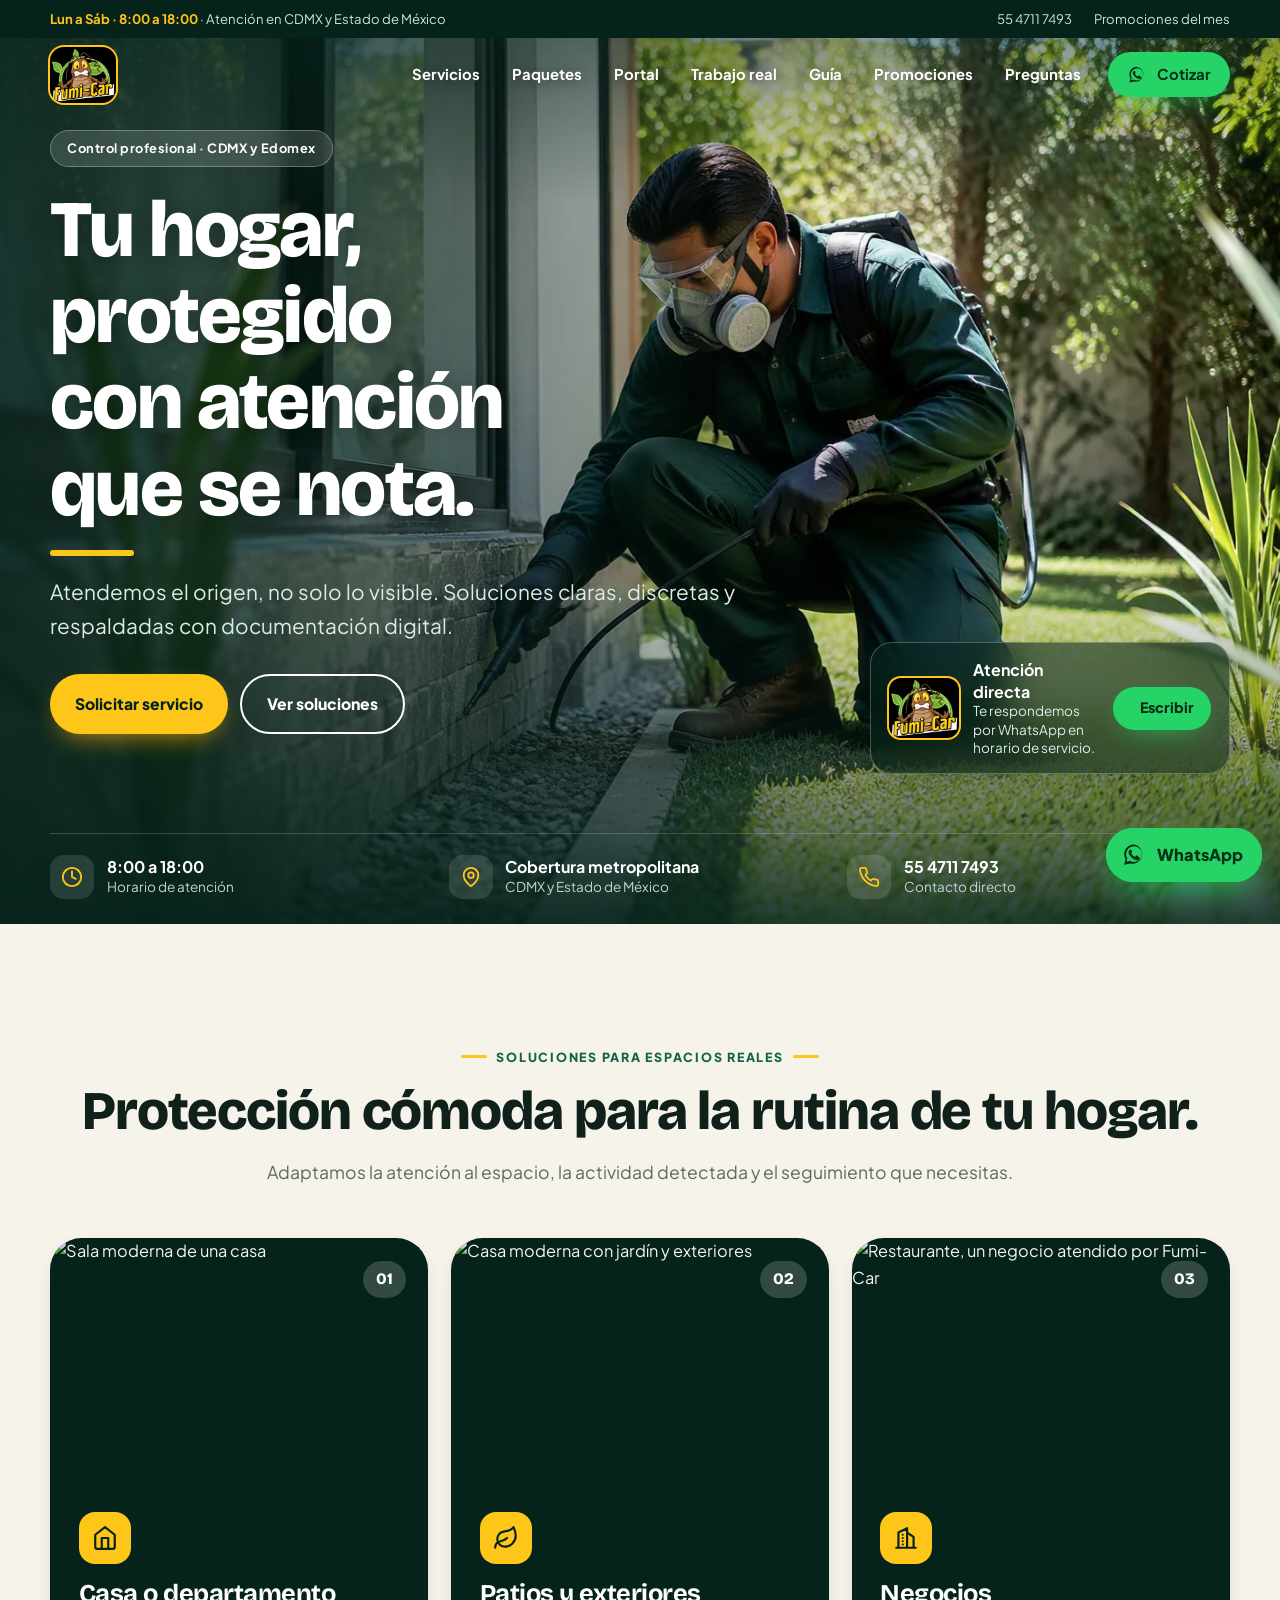
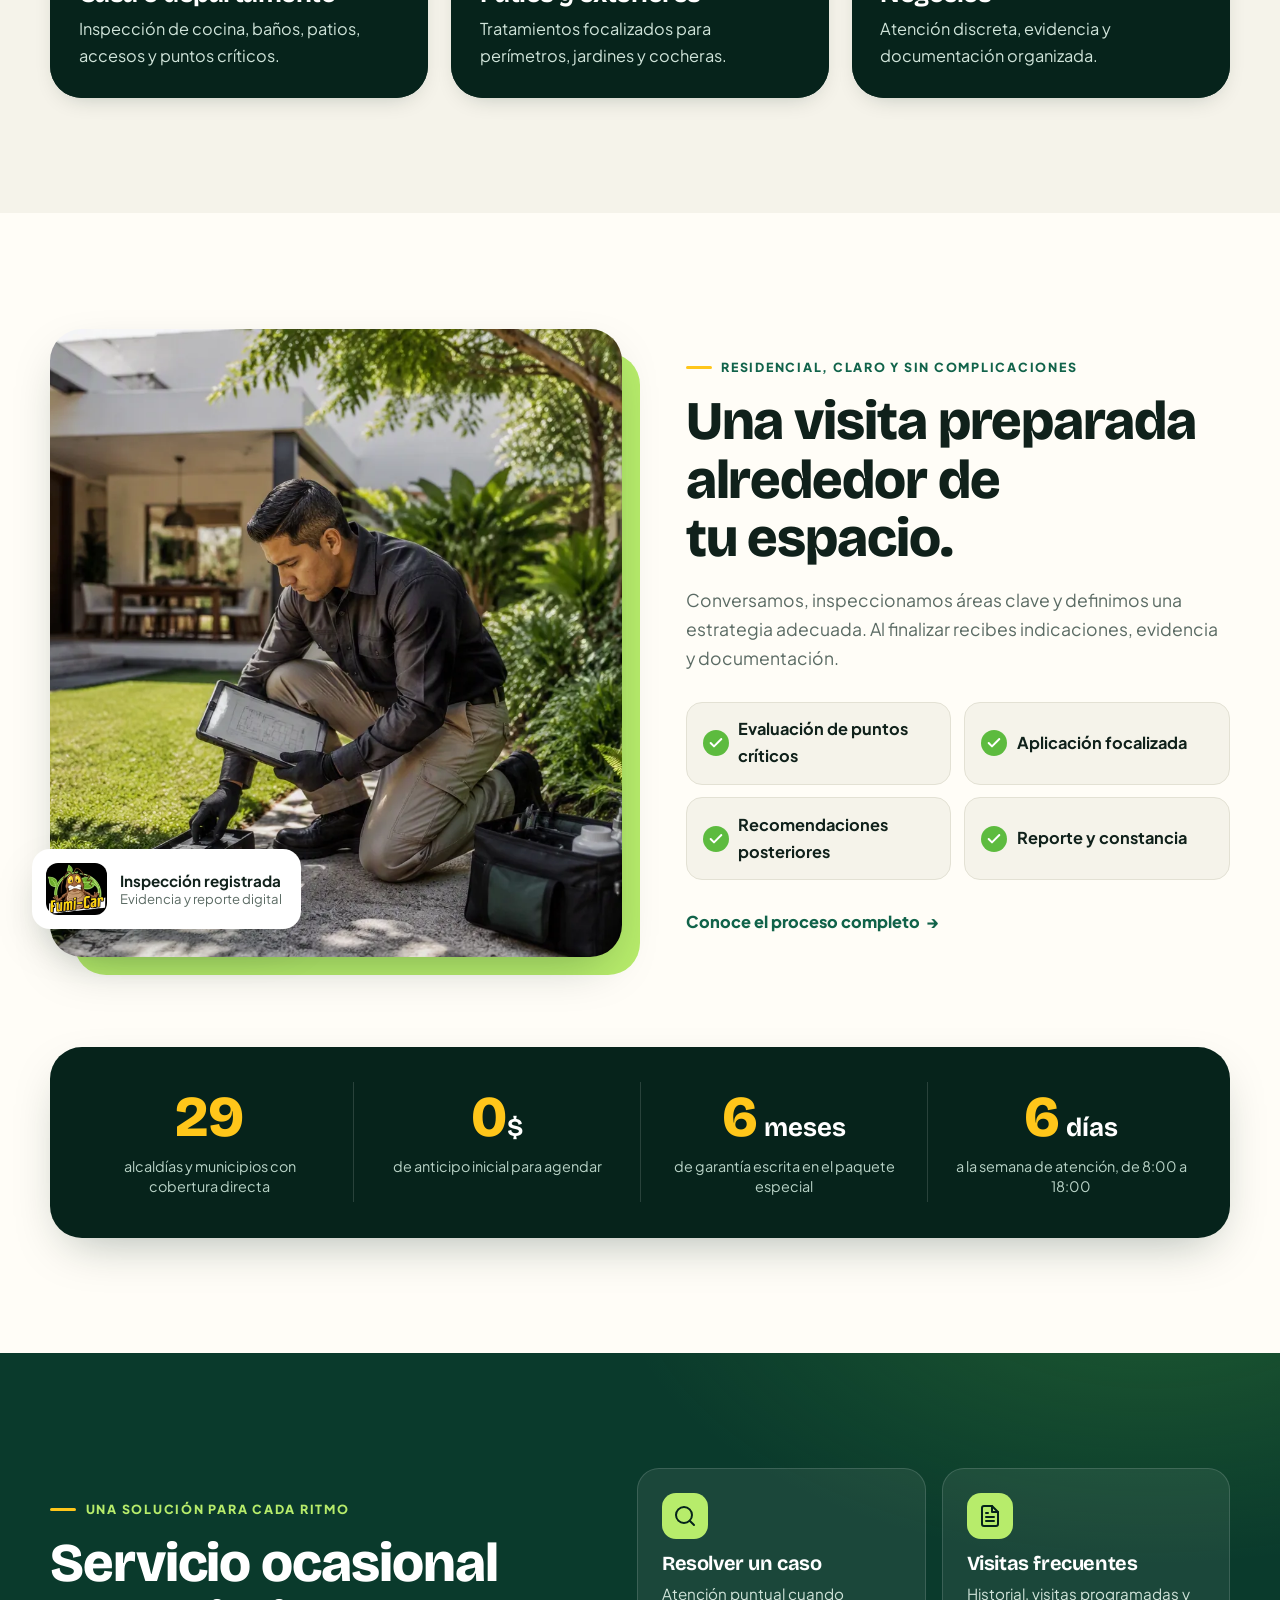
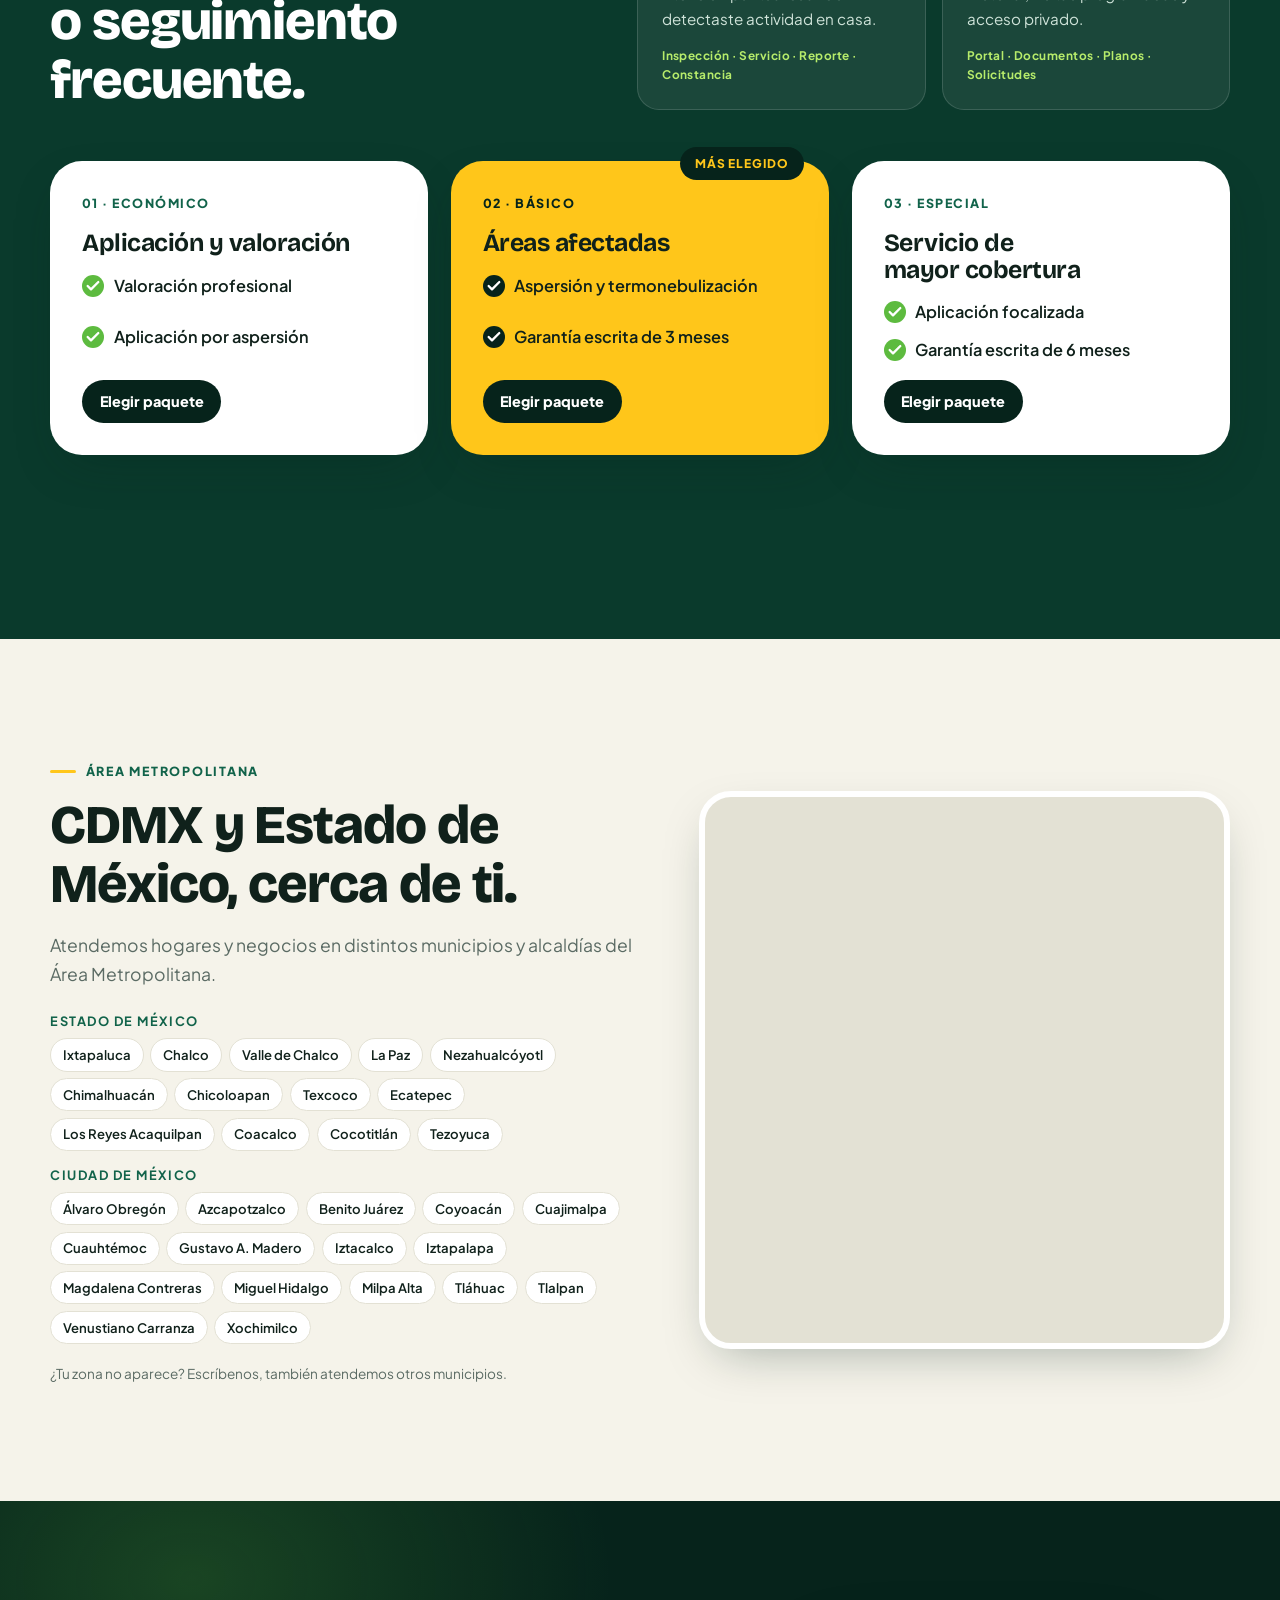
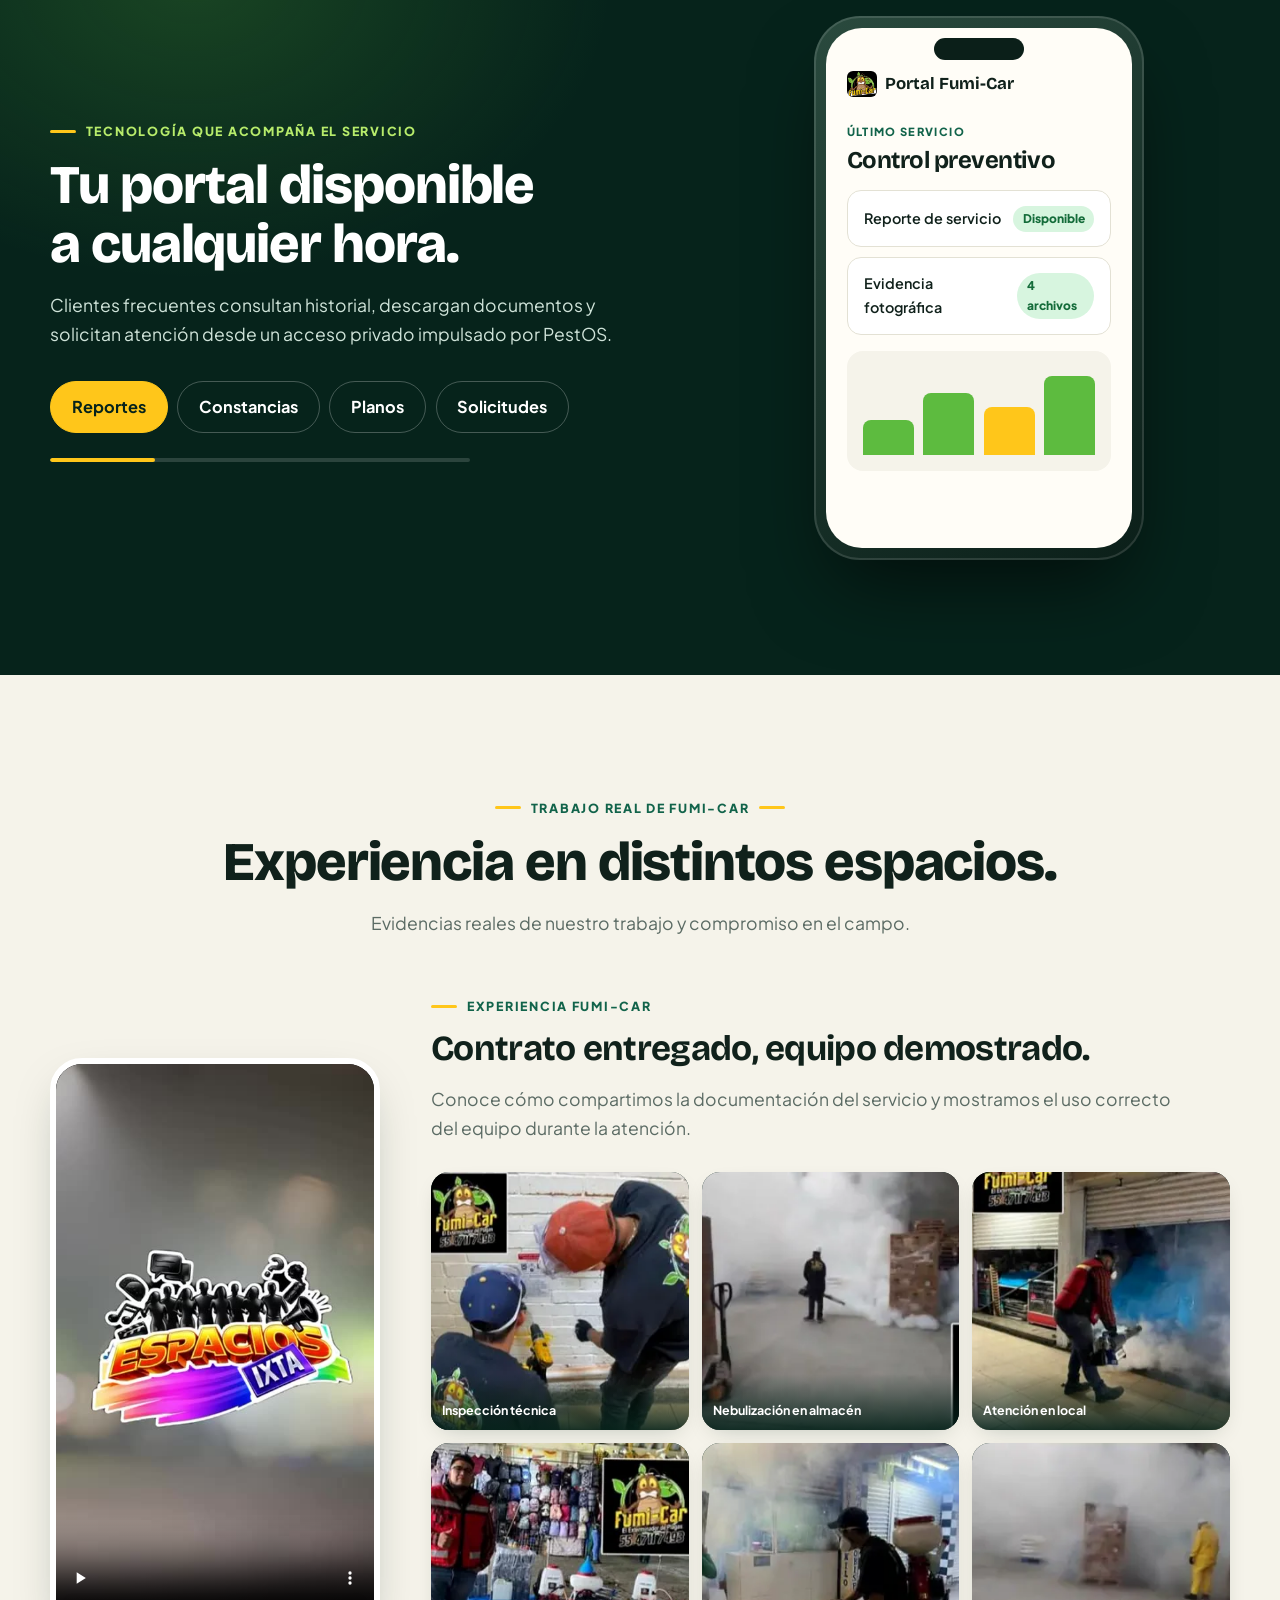
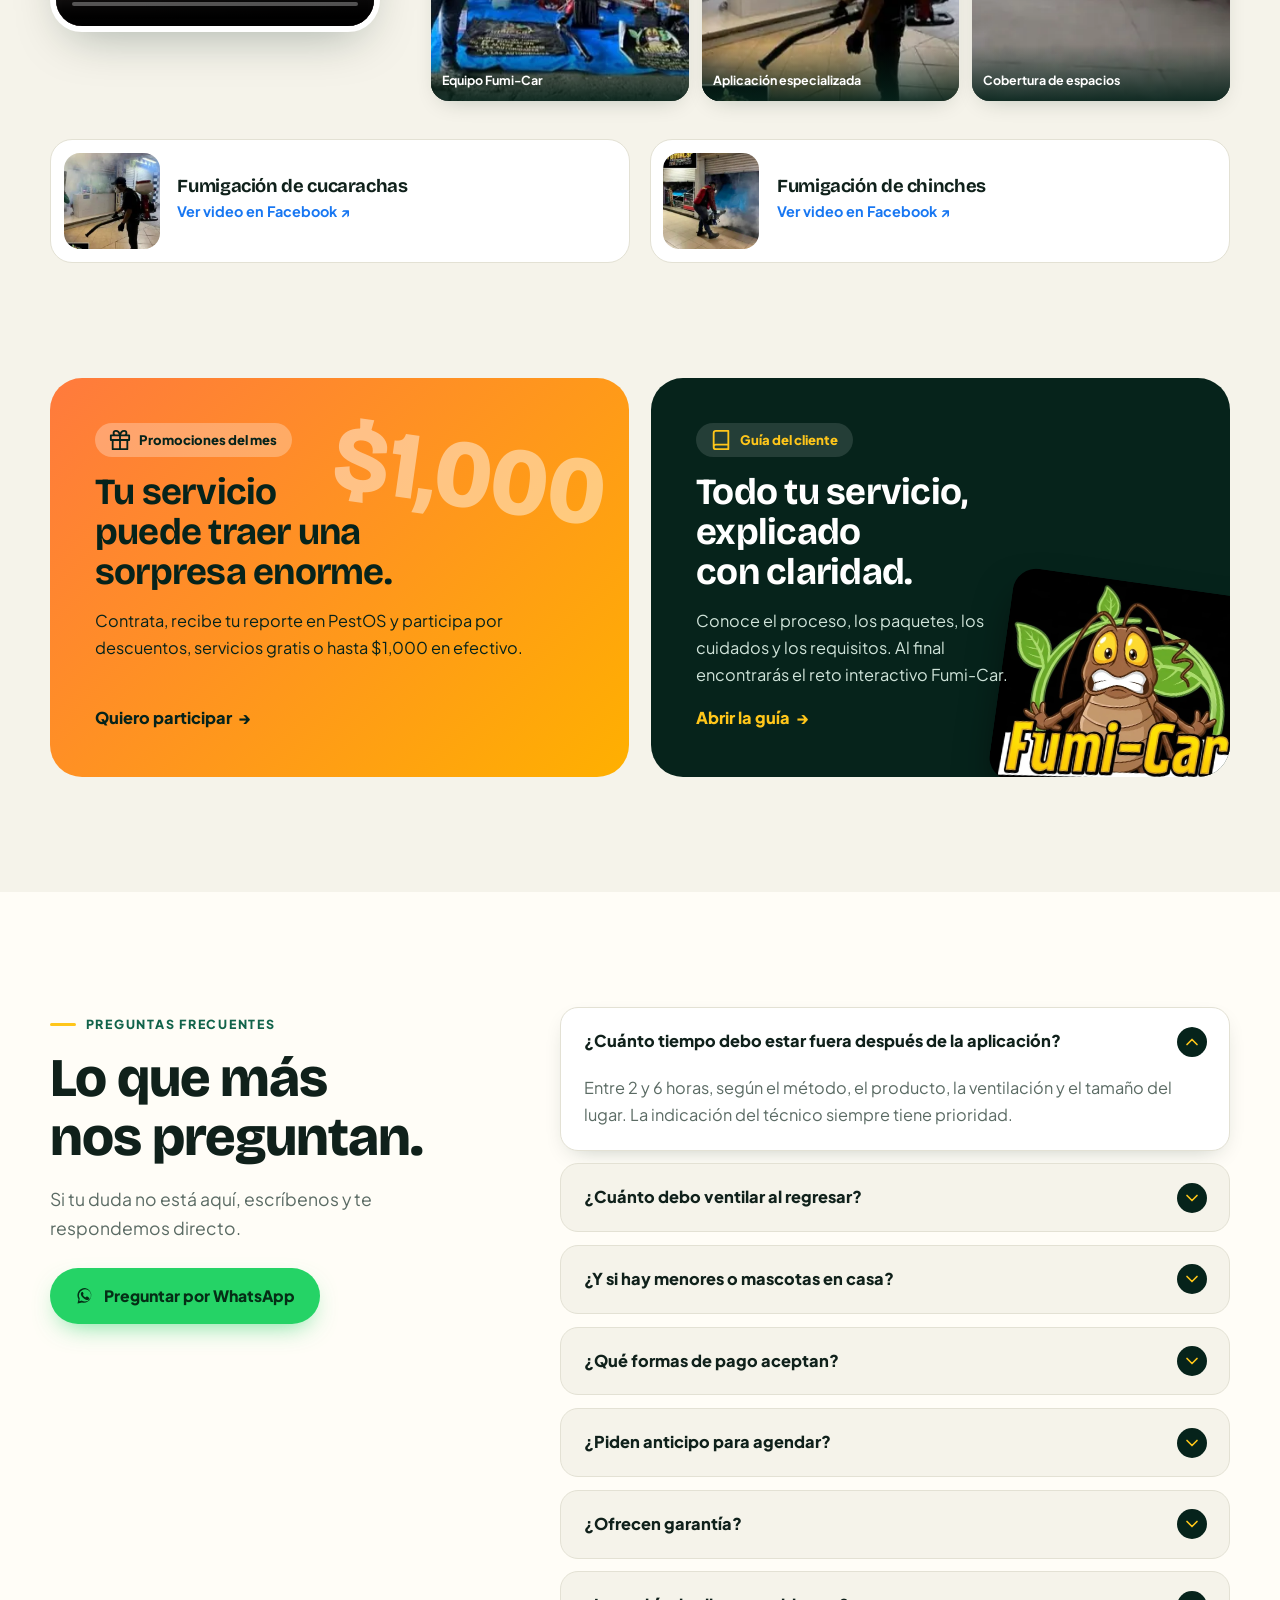
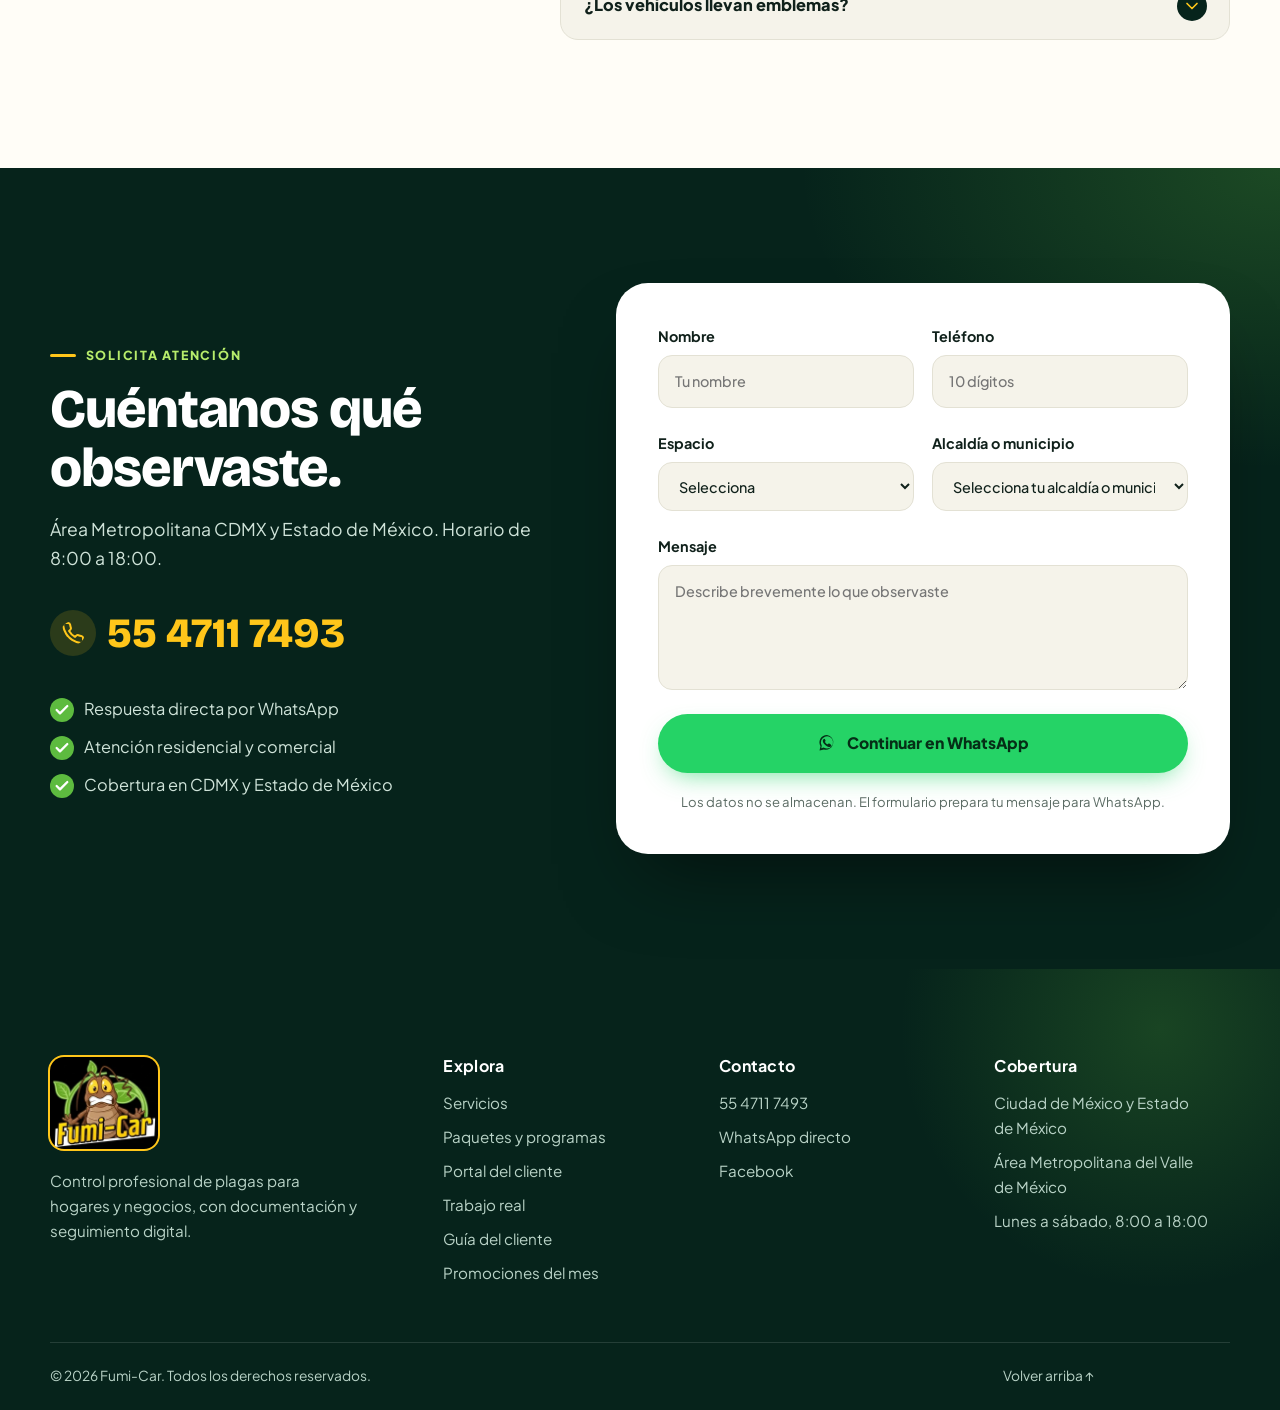
==== commit caa70951: "Hero con imagen fija, se quita la cinta animada y se restaura el logo original - Hero estático (sin " ====
--- a/index.html
+++ b/index.html
@@ -36,12 +36,13 @@
       href="https://fonts.googleapis.com/css2?family=Bricolage+Grotesque:opsz,wght@12..96,600;12..96,800&family=Plus+Jakarta+Sans:wght@400;500;600;700;800&display=swap"
       rel="stylesheet"
     />
-    <link rel="preload" as="image" href="assets/images/hero-casa.webp" media="(min-width:701px)" fetchpriority="high" />
+    <link rel="preload" as="image" href="assets/images/hero-tecnico.webp" media="(min-width:701px)" fetchpriority="high" />
+    <link rel="preload" as="image" href="assets/images/hero-tecnico-mobile.webp" media="(max-width:700px)" fetchpriority="high" />
     <script>
       document.documentElement.classList.add("js");
     </script>
-    <link rel="stylesheet" href="base.css?v=2026.10.01" />
-    <link rel="stylesheet" href="home.css?v=2026.10.01" />
+    <link rel="stylesheet" href="base.css?v=2026.10.04" />
+    <link rel="stylesheet" href="home.css?v=2026.10.04" />
     <script type="application/ld+json">
       {
         "@context": "https://schema.org",
@@ -52,7 +53,7 @@
             "name": "Fumi-Car",
             "url": "https://fumi-car.com/",
             "image": "https://fumi-car.com/assets/images/og-cover.jpg",
-            "logo": "https://fumi-car.com/assets/images/logo-mark.webp",
+            "logo": "https://fumi-car.com/assets/images/logo-fumicar.webp",
             "description": "Control profesional de plagas para hogares y negocios con garantía por escrito, reporte y constancia digital.",
             "telephone": "+525547117493",
             "areaServed": [
@@ -159,8 +160,7 @@
       </div>
       <div class="navbar">
         <a class="brand" href="#inicio" aria-label="Fumi-Car, inicio">
-          <img src="assets/images/logo-mark-sm.webp" width="48" height="48" alt="" />
-          <span>Fumi-Car<small>Control de plagas</small></span>
+          <img class="brand-logo" src="assets/images/logo-fumicar-sm.webp" width="65" height="56" alt="Fumi-Car, control de plagas" />
         </a>
         <button class="menu-btn" type="button" aria-label="Abrir menú" aria-expanded="false">
           <span></span><span></span>
@@ -186,64 +186,23 @@
 
     <main id="contenido">
       <!-- HERO -->
-      <section class="hero" id="inicio" aria-roledescription="carrusel">
-        <div class="hero-slides">
-          <article class="slide active">
-            <picture>
-              <source media="(max-width:700px)" srcset="assets/images/hero-casa-mobile.webp" />
-              <img src="assets/images/hero-casa.webp" width="1536" height="1024" alt="Técnico de Fumi-Car inspeccionando una cocina frente a la clienta" fetchpriority="high" />
-            </picture>
-            <div class="hero-copy">
-              <span class="pill">Control profesional · CDMX y Edomex</span>
-              <h1>Tu hogar, protegido con atención que se nota.</h1>
-              <p>Soluciones claras, discretas y respaldadas con documentación digital.</p>
-              <div class="hero-actions">
-                <a class="btn" href="#contacto">Solicitar servicio</a>
-                <a class="btn btn-ghost" href="#servicios">Ver soluciones</a>
-              </div>
-            </div>
-          </article>
-          <article class="slide">
-            <picture>
-              <source media="(max-width:700px)" srcset="assets/images/hero-tecnico-mobile.webp" />
-              <img src="assets/images/hero-tecnico.webp" width="1536" height="1024" alt="Técnico aplicando un tratamiento focalizado en el perímetro de un jardín" loading="lazy" />
-            </picture>
-            <div class="hero-copy">
-              <span class="pill">Inspección · Tratamiento · Seguimiento</span>
-              <h2>Atendemos el origen, no solo lo visible.</h2>
-              <p>Revisamos puntos críticos y recomendamos acciones concretas.</p>
-              <div class="hero-actions">
-                <a class="btn" href="#servicios">Ver soluciones</a>
-                <a class="btn btn-ghost" href="guia-cliente.html#proceso">Cómo trabajamos</a>
-              </div>
-            </div>
-          </article>
-          <article class="slide">
-            <picture>
-              <source media="(max-width:700px)" srcset="assets/images/jardin-casa-mobile.webp" />
-              <img src="assets/images/jardin-casa.webp" width="1536" height="1024" alt="Casa con jardín atendida por Fumi-Car" loading="lazy" />
-            </picture>
-            <div class="hero-copy">
-              <span class="pill">Respaldo digital con PestOS</span>
-              <h2>Tus documentos cuando los necesites.</h2>
-              <p>Reportes, constancias, planos, mapas de calor y solicitudes.</p>
-              <div class="hero-actions">
-                <a class="btn" href="#portal">Conocer el portal</a>
-                <a class="btn btn-ghost" href="#contacto">Solicitar servicio</a>
-              </div>
-            </div>
-          </article>
-        </div>
+      <section class="hero" id="inicio">
+        <picture class="hero-bg">
+          <source media="(max-width:700px)" srcset="assets/images/hero-tecnico-mobile.webp" />
+          <img src="assets/images/hero-tecnico.webp" width="1536" height="1024" alt="Técnico de Fumi-Car aplicando un tratamiento focalizado en el perímetro de un jardín" fetchpriority="high" />
+        </picture>
         <div class="hero-shade"></div>
-        <div class="hero-ui wrap">
-          <div class="dots" role="tablist" aria-label="Escenas del carrusel">
-            <button class="on" type="button" role="tab" aria-selected="true" aria-label="Escena 1"><i></i></button>
-            <button type="button" role="tab" aria-selected="false" aria-label="Escena 2"><i></i></button>
-            <button type="button" role="tab" aria-selected="false" aria-label="Escena 3"><i></i></button>
+        <div class="hero-copy wrap">
+          <span class="pill">Control profesional · CDMX y Edomex</span>
+          <h1>Tu hogar, protegido con atención que se nota.</h1>
+          <p>Atendemos el origen, no solo lo visible. Soluciones claras, discretas y respaldadas con documentación digital.</p>
+          <div class="hero-actions">
+            <a class="btn" href="#contacto">Solicitar servicio</a>
+            <a class="btn btn-ghost" href="#servicios">Ver soluciones</a>
           </div>
         </div>
         <aside class="hero-card" aria-label="Contacto rápido">
-          <img src="assets/images/logo-mark-sm.webp" width="64" height="64" alt="" />
+          <img class="hc-logo" src="assets/images/logo-fumicar-sm.webp" width="70" height="60" alt="" />
           <div>
             <b>Atención directa</b>
             <span>Te respondemos por WhatsApp en horario de servicio.</span>
@@ -254,24 +213,6 @@
           <div><svg class="ic"><use href="#i-clock" /></svg><span><b>8:00 a 18:00</b>Horario de atención</span></div>
           <div><svg class="ic"><use href="#i-pin" /></svg><span><b>Cobertura metropolitana</b>CDMX y Estado de México</span></div>
           <div><svg class="ic"><use href="#i-phone" /></svg><span><b>55 4711 7493</b>Contacto directo</span></div>
-        </div>
-      </section>
-
-      <!-- CONFIANZA -->
-      <section class="trust" aria-label="Lo que incluye cada servicio">
-        <div class="trust-track">
-          <span><svg class="ic"><use href="#i-shield" /></svg>Garantía por escrito</span>
-          <span><svg class="ic"><use href="#i-file" /></svg>Reporte y constancia digital</span>
-          <span><svg class="ic"><use href="#i-lock" /></svg>Discreción total</span>
-          <span><svg class="ic"><use href="#i-award" /></svg>Personal confiable</span>
-          <span><svg class="ic"><use href="#i-search" /></svg>Inspección de puntos críticos</span>
-          <span><svg class="ic"><use href="#i-pin" /></svg>Vehículos sin emblemas</span>
-          <span><svg class="ic"><use href="#i-shield" /></svg>Garantía por escrito</span>
-          <span><svg class="ic"><use href="#i-file" /></svg>Reporte y constancia digital</span>
-          <span><svg class="ic"><use href="#i-lock" /></svg>Discreción total</span>
-          <span><svg class="ic"><use href="#i-award" /></svg>Personal confiable</span>
-          <span><svg class="ic"><use href="#i-search" /></svg>Inspección de puntos críticos</span>
-          <span><svg class="ic"><use href="#i-pin" /></svg>Vehículos sin emblemas</span>
         </div>
       </section>
 
@@ -321,7 +262,7 @@
           <div class="visit-media reveal">
             <img src="assets/images/tecnico-tablet.webp" width="1536" height="1024" loading="lazy" alt="Técnico de Fumi-Car registrando una inspección en tableta" />
             <div class="visit-badge">
-              <img src="assets/images/logo-mark-sm.webp" width="56" height="56" alt="" />
+              <img class="vb-logo" src="assets/images/logo-fumicar-sm.webp" width="61" height="52" alt="" />
               <span><b>Inspección registrada</b>Evidencia y reporte digital</span>
             </div>
           </div>
@@ -453,7 +394,7 @@
           </div>
           <div class="phone reveal" style="--d: 0.12s">
             <div class="screen">
-              <b class="screen-title"><img src="assets/images/logo-mark-sm.webp" width="26" height="26" alt="" />Portal Fumi-Car</b>
+              <b class="screen-title"><img src="assets/images/logo-fumicar-sm.webp" width="30" height="26" alt="" />Portal Fumi-Car</b>
               <section class="portal-screen active" data-screen="reports">
                 <small>ÚLTIMO SERVICIO</small>
                 <h3>Control preventivo</h3>
@@ -549,7 +490,7 @@
             <h3>Todo tu servicio, explicado con claridad.</h3>
             <p>Conoce el proceso, los paquetes, los cuidados y los requisitos. Al final encontrarás el reto interactivo Fumi-Car.</p>
             <span class="link-arrow">Abrir la guía</span>
-            <img src="assets/images/logo-mark.webp" width="512" height="512" loading="lazy" alt="" />
+            <img src="assets/images/logo-fumicar.webp" width="640" height="549" loading="lazy" alt="" />
           </a>
         </div>
       </section>
@@ -670,8 +611,7 @@
       <div class="wrap footer-grid">
         <div class="footer-brand">
           <a class="brand" href="#inicio">
-            <img src="assets/images/logo-mark-sm.webp" width="48" height="48" alt="" />
-            <span>Fumi-Car<small>Control de plagas</small></span>
+            <img class="brand-logo" src="assets/images/logo-fumicar-sm.webp" width="65" height="56" alt="Fumi-Car, control de plagas" />
           </a>
           <p>Control profesional de plagas para hogares y negocios, con documentación y seguimiento digital.</p>
         </div>
@@ -710,7 +650,7 @@
       <button type="button" aria-label="Cerrar imagen">×</button>
       <img alt="Trabajo de Fumi-Car" />
     </div>
-    <script src="base.js?v=2026.10.01"></script>
-    <script src="home.js?v=2026.10.01"></script>
+    <script src="base.js?v=2026.10.04"></script>
+    <script src="home.js?v=2026.10.04"></script>
   </body>
 </html>
--- a/base.css
+++ b/base.css
@@ -316,22 +316,16 @@
   font-size: 1.4rem;
   letter-spacing: -0.02em;
 }
-.brand img {
-  width: 48px;
-  height: 48px;
-  border-radius: 50%;
-  background: var(--forest);
-  box-shadow: 0 0 0 3px var(--sun);
-}
-.brand small {
-  display: block;
-  font-family: var(--font-body);
-  font-size: 0.62rem;
-  font-weight: 700;
-  letter-spacing: 0.16em;
-  text-transform: uppercase;
-  opacity: 0.7;
-  margin-top: -0.2rem;
+.brand-logo {
+  height: 56px;
+  width: auto;
+  border-radius: 14px;
+  background: #000;
+  box-shadow: 0 0 0 2px var(--sun);
+  transition: transform 0.25s;
+}
+.brand:hover .brand-logo {
+  transform: rotate(-3deg) scale(1.04);
 }
 .nav-links {
   display: flex;
@@ -344,6 +338,9 @@
   font-weight: 700;
   font-size: 0.93rem;
   transition: background 0.2s;
+}
+.site-header:not(.stick):not(.solid) .nav-links a:not(.btn) {
+  text-shadow: 0 1px 14px rgb(0 0 0 / 0.6);
 }
 .nav-links a:hover,
 .nav-links a[aria-current="page"] {
@@ -408,9 +405,11 @@
   color: var(--sun);
 }
 .footer-brand .brand {
-  color: #fff;
-  margin-bottom: 1rem;
+  margin-bottom: 1.2rem;
   display: inline-flex;
+}
+.footer-brand .brand-logo {
+  height: 92px;
 }
 .footer-brand p {
   max-width: 34ch;
@@ -610,8 +609,8 @@
   .navbar {
     height: 66px;
   }
-  .brand {
-    font-size: 1.25rem;
+  .brand-logo {
+    height: 50px;
   }
 }
 @media (prefers-reduced-motion: reduce) {
--- a/home.css
+++ b/home.css
@@ -21,80 +21,53 @@
   align-items: center;
   isolation: isolate;
 }
-.hero-slides,
-.slide {
-  position: absolute;
-  inset: 0;
-}
-.slide {
-  opacity: 0;
-  visibility: hidden;
-  transition:
-    opacity 1s ease,
-    visibility 1s;
-}
-.slide.active {
-  opacity: 1;
-  visibility: visible;
-}
-.slide picture,
-.slide > picture img {
+.hero-bg,
+.hero-bg img {
   position: absolute;
   inset: 0;
   width: 100%;
   height: 100%;
 }
-.slide > picture img {
+.hero-bg img {
   object-fit: cover;
-  transform: scale(1.08);
-  transition: transform 7s ease-out;
-}
-.slide.active > picture img {
-  transform: scale(1);
+  object-position: 62% center;
 }
 .hero-shade {
   position: absolute;
   inset: 0;
-  z-index: -1;
+  z-index: 1;
   background:
-    linear-gradient(90deg, rgb(6 35 27 / 0.92) 0%, rgb(6 35 27 / 0.7) 42%, rgb(6 35 27 / 0.08) 100%),
-    linear-gradient(180deg, rgb(6 35 27 / 0.7), transparent 22%),
-    linear-gradient(0deg, rgb(6 35 27 / 0.9), transparent 38%);
+    linear-gradient(90deg, rgb(6 35 27 / 0.82) 0%, rgb(6 35 27 / 0.45) 38%, transparent 66%),
+    linear-gradient(180deg, rgb(6 35 27 / 0.55), transparent 22%),
+    linear-gradient(0deg, rgb(6 35 27 / 0.88), rgb(6 35 27 / 0.35) 20%, transparent 40%);
 }
 .hero-copy {
-  position: absolute;
-  inset: 0;
-  width: var(--wrap);
-  margin-inline: auto;
+  position: relative;
+  z-index: 2;
   display: flex;
   flex-direction: column;
-  justify-content: center;
   align-items: flex-start;
-  padding-top: 110px;
-  padding-bottom: 150px;
-  max-width: 1180px;
-  z-index: 2;
+  padding-top: 130px;
+  padding-bottom: 190px;
 }
 .hero-copy > * {
   max-width: 640px;
-  opacity: 0;
-  transform: translateY(24px);
-  transition:
-    opacity 0.8s ease,
-    transform 0.8s ease;
-}
-.slide.active .hero-copy > * {
-  opacity: 1;
-  transform: none;
-}
-.slide.active .hero-copy > :nth-child(2) {
-  transition-delay: 0.12s;
-}
-.slide.active .hero-copy > :nth-child(3) {
-  transition-delay: 0.24s;
-}
-.slide.active .hero-copy > :nth-child(4) {
-  transition-delay: 0.36s;
+  animation: rise 0.9s cubic-bezier(0.2, 0.7, 0.2, 1) both;
+}
+.hero-copy > :nth-child(2) {
+  animation-delay: 0.1s;
+}
+.hero-copy > :nth-child(3) {
+  animation-delay: 0.2s;
+}
+.hero-copy > :nth-child(4) {
+  animation-delay: 0.3s;
+}
+@keyframes rise {
+  from {
+    opacity: 0;
+    transform: translateY(24px);
+  }
 }
 .pill {
   display: inline-block;
@@ -135,54 +108,6 @@
   gap: 0.8rem;
   margin-top: 1.9rem;
 }
-.hero-ui {
-  position: absolute;
-  inset: auto 0 128px;
-  left: 50%;
-  translate: -50% 0;
-  z-index: 5;
-  pointer-events: none;
-}
-.dots {
-  display: flex;
-  gap: 0.5rem;
-  pointer-events: auto;
-}
-.dots button {
-  width: 54px;
-  height: 22px;
-  background: none;
-  border: 0;
-  padding: 9px 0;
-  cursor: pointer;
-}
-.dots i {
-  display: block;
-  height: 4px;
-  border-radius: 4px;
-  background: rgb(255 255 255 / 0.35);
-  position: relative;
-  overflow: hidden;
-}
-.dots i::after {
-  content: "";
-  position: absolute;
-  inset: 0;
-  background: var(--sun);
-  transform: scaleX(0);
-  transform-origin: left;
-}
-.dots .on i::after {
-  animation: fill var(--dur, 6s) linear forwards;
-}
-.hero.paused .dots .on i::after {
-  animation-play-state: paused;
-}
-@keyframes fill {
-  to {
-    transform: scaleX(1);
-  }
-}
 .hero-card {
   position: absolute;
   right: max(1.25rem, calc((100% - 1180px) / 2));
@@ -194,17 +119,17 @@
   padding: 1rem 1.1rem;
   max-width: 360px;
   border-radius: var(--radius);
-  background: rgb(255 255 255 / 0.12);
+  background: rgb(6 35 27 / 0.55);
   border: 1px solid rgb(255 255 255 / 0.25);
   backdrop-filter: blur(18px);
   box-shadow: var(--shadow);
 }
 .hero-card img {
-  width: 60px;
+  width: auto;
   height: 60px;
-  border-radius: 50%;
-  background: var(--forest);
-  box-shadow: 0 0 0 3px var(--sun);
+  border-radius: 12px;
+  background: #000;
+  box-shadow: 0 0 0 2px var(--sun);
 }
 .hero-card div {
   display: flex;
@@ -251,40 +176,6 @@
   display: block;
   color: #fff;
   font-size: 1rem;
-}
-
-/* ---------- confianza ---------- */
-.trust {
-  background: var(--sun);
-  color: var(--forest);
-  overflow: hidden;
-  padding-block: 1.05rem;
-}
-.trust-track {
-  display: flex;
-  width: max-content;
-  animation: marquee 38s linear infinite;
-}
-.trust:hover .trust-track {
-  animation-play-state: paused;
-}
-.trust span {
-  display: inline-flex;
-  align-items: center;
-  gap: 0.6rem;
-  padding-inline: 1.8rem;
-  font-weight: 800;
-  white-space: nowrap;
-}
-.trust span::after {
-  content: "✦";
-  margin-left: 3.2rem;
-  opacity: 0.45;
-}
-@keyframes marquee {
-  to {
-    transform: translateX(-50%);
-  }
 }
 
 /* ---------- servicios ---------- */
@@ -406,10 +297,10 @@
   box-shadow: var(--shadow);
 }
 .visit-badge img {
-  width: 52px;
+  width: auto;
   height: 52px;
-  border-radius: 50%;
-  background: var(--forest);
+  border-radius: 12px;
+  background: #000;
 }
 .visit-badge span {
   display: flex;
@@ -781,8 +672,10 @@
   margin-bottom: 1.2rem;
 }
 .screen-title img {
-  border-radius: 50%;
-  background: var(--forest);
+  width: auto;
+  height: 26px;
+  border-radius: 6px;
+  background: #000;
 }
 .portal-screen {
   display: none;
@@ -1173,11 +1066,12 @@
 }
 .pg-card.guide > img {
   position: absolute;
-  right: -30px;
-  bottom: -50px;
-  width: 230px;
+  right: -20px;
+  bottom: -20px;
+  width: 250px;
   z-index: -1;
-  opacity: 0.95;
+  border-radius: 24px;
+  box-shadow: 0 20px 40px -10px rgb(0 0 0 / 0.6);
   transform: rotate(8deg);
   transition: transform 0.5s;
 }
@@ -1429,13 +1323,10 @@
 }
 @media (max-width: 700px) {
   .hero-copy {
-    padding-bottom: 240px;
+    padding-bottom: 260px;
   }
   .hero-shade {
-    background: linear-gradient(0deg, rgb(6 35 27 / 0.95) 5%, rgb(6 35 27 / 0.65) 55%, rgb(6 35 27 / 0.4));
-  }
-  .hero-ui {
-    bottom: 215px;
+    background: linear-gradient(0deg, rgb(6 35 27 / 0.92) 8%, rgb(6 35 27 / 0.55) 50%, rgb(6 35 27 / 0.25));
   }
   .proof {
     grid-template-columns: 1fr;
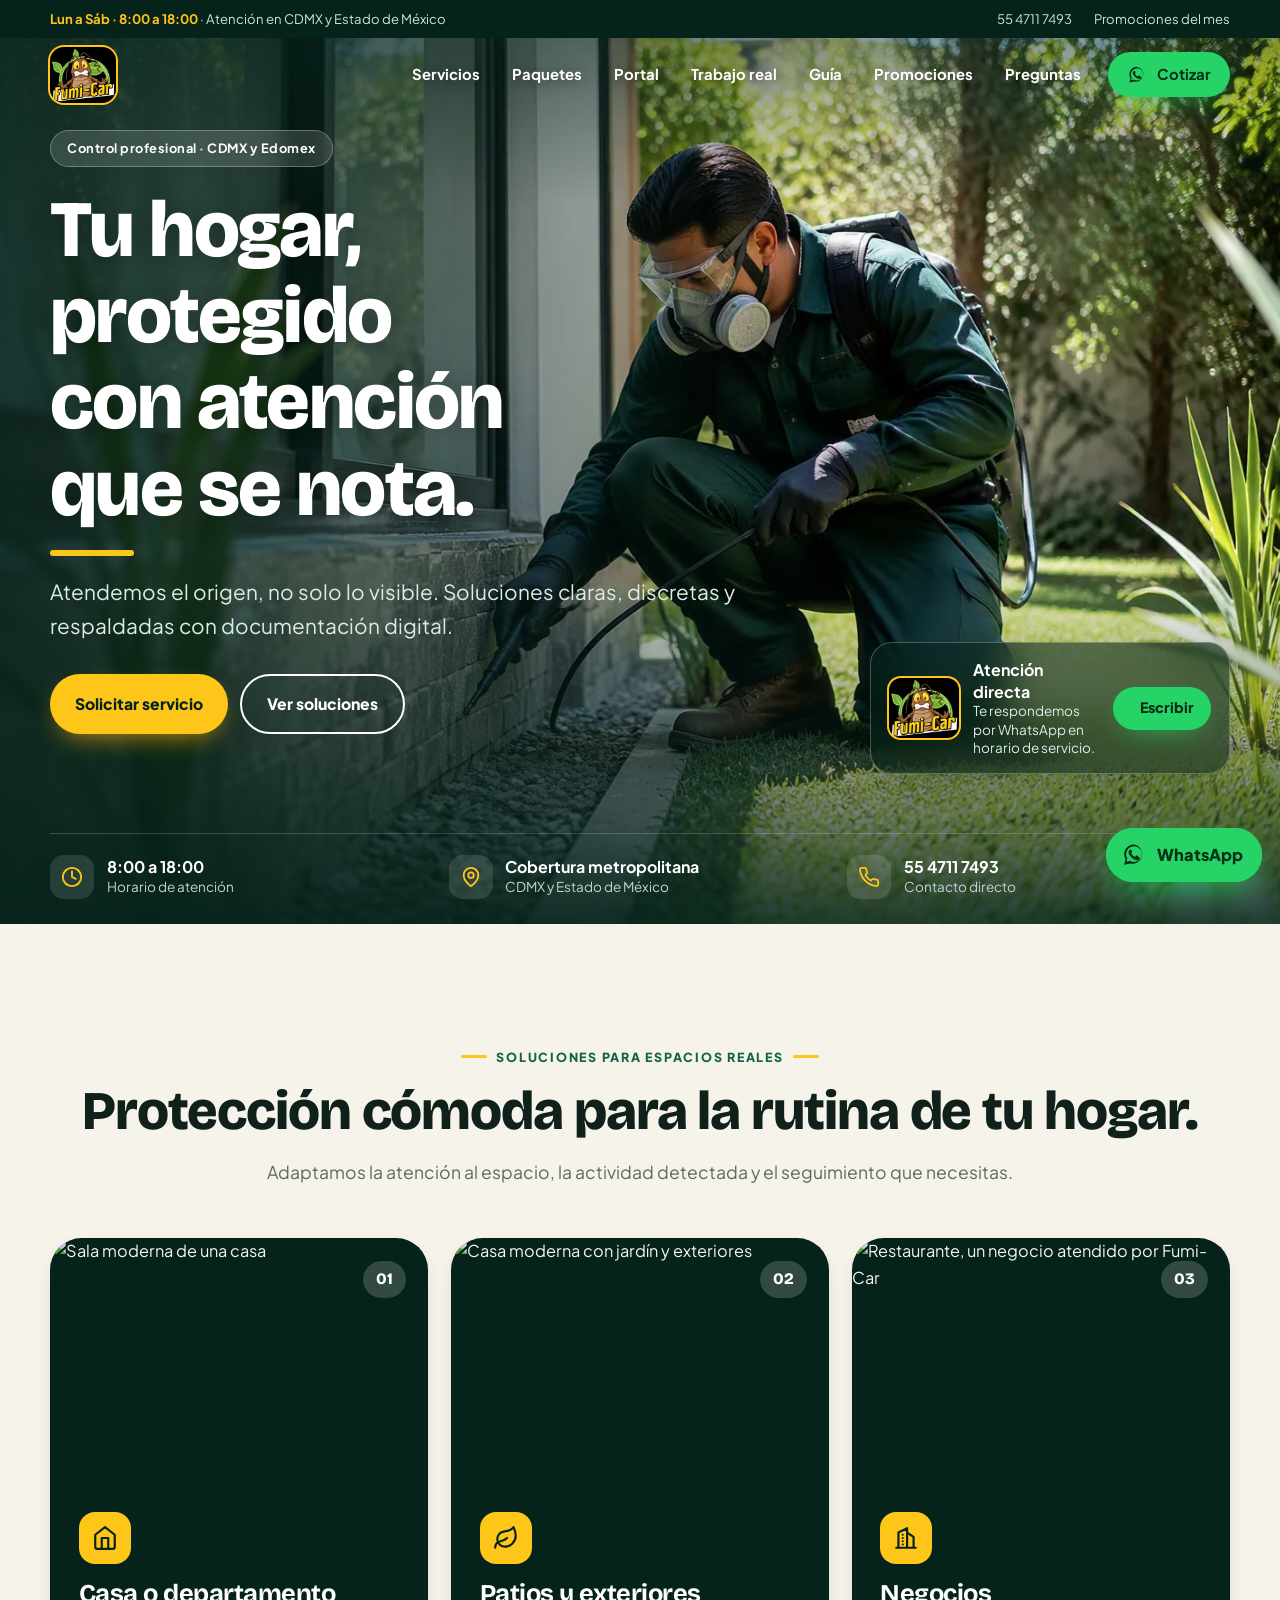
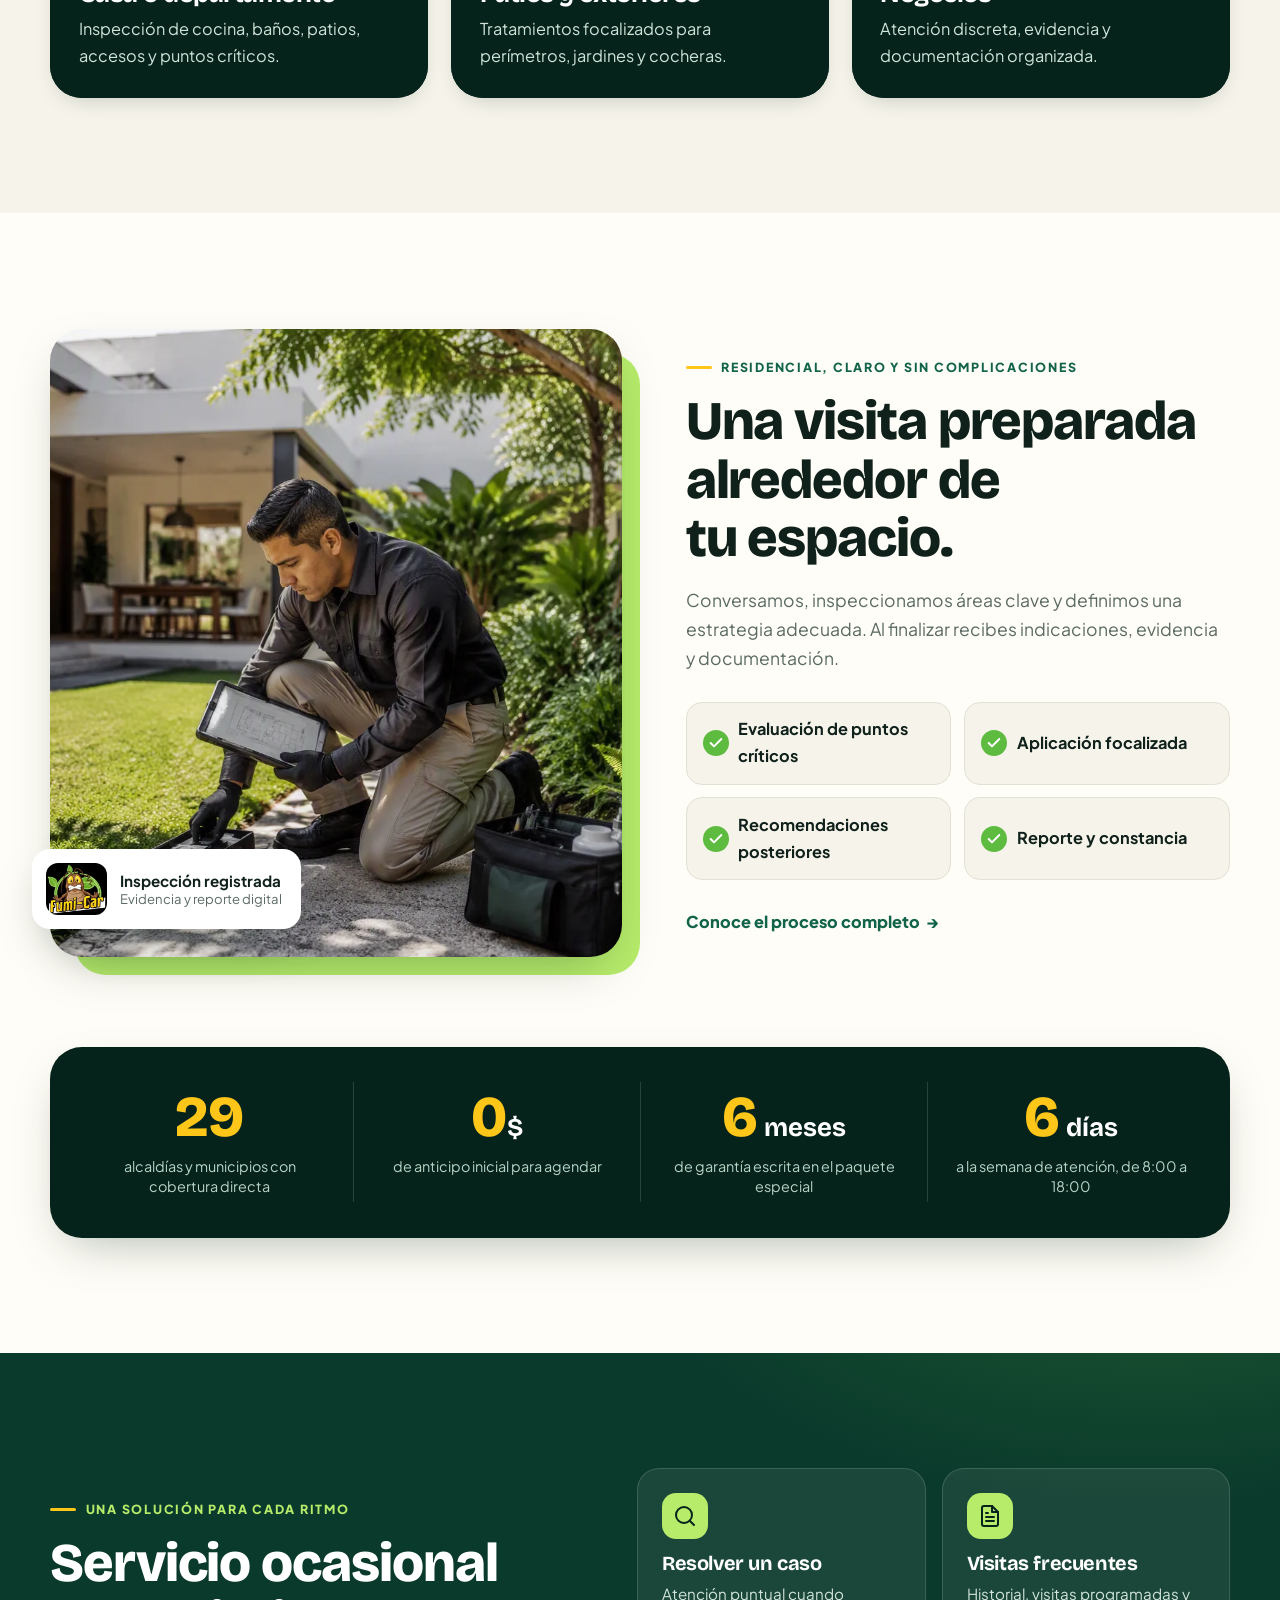
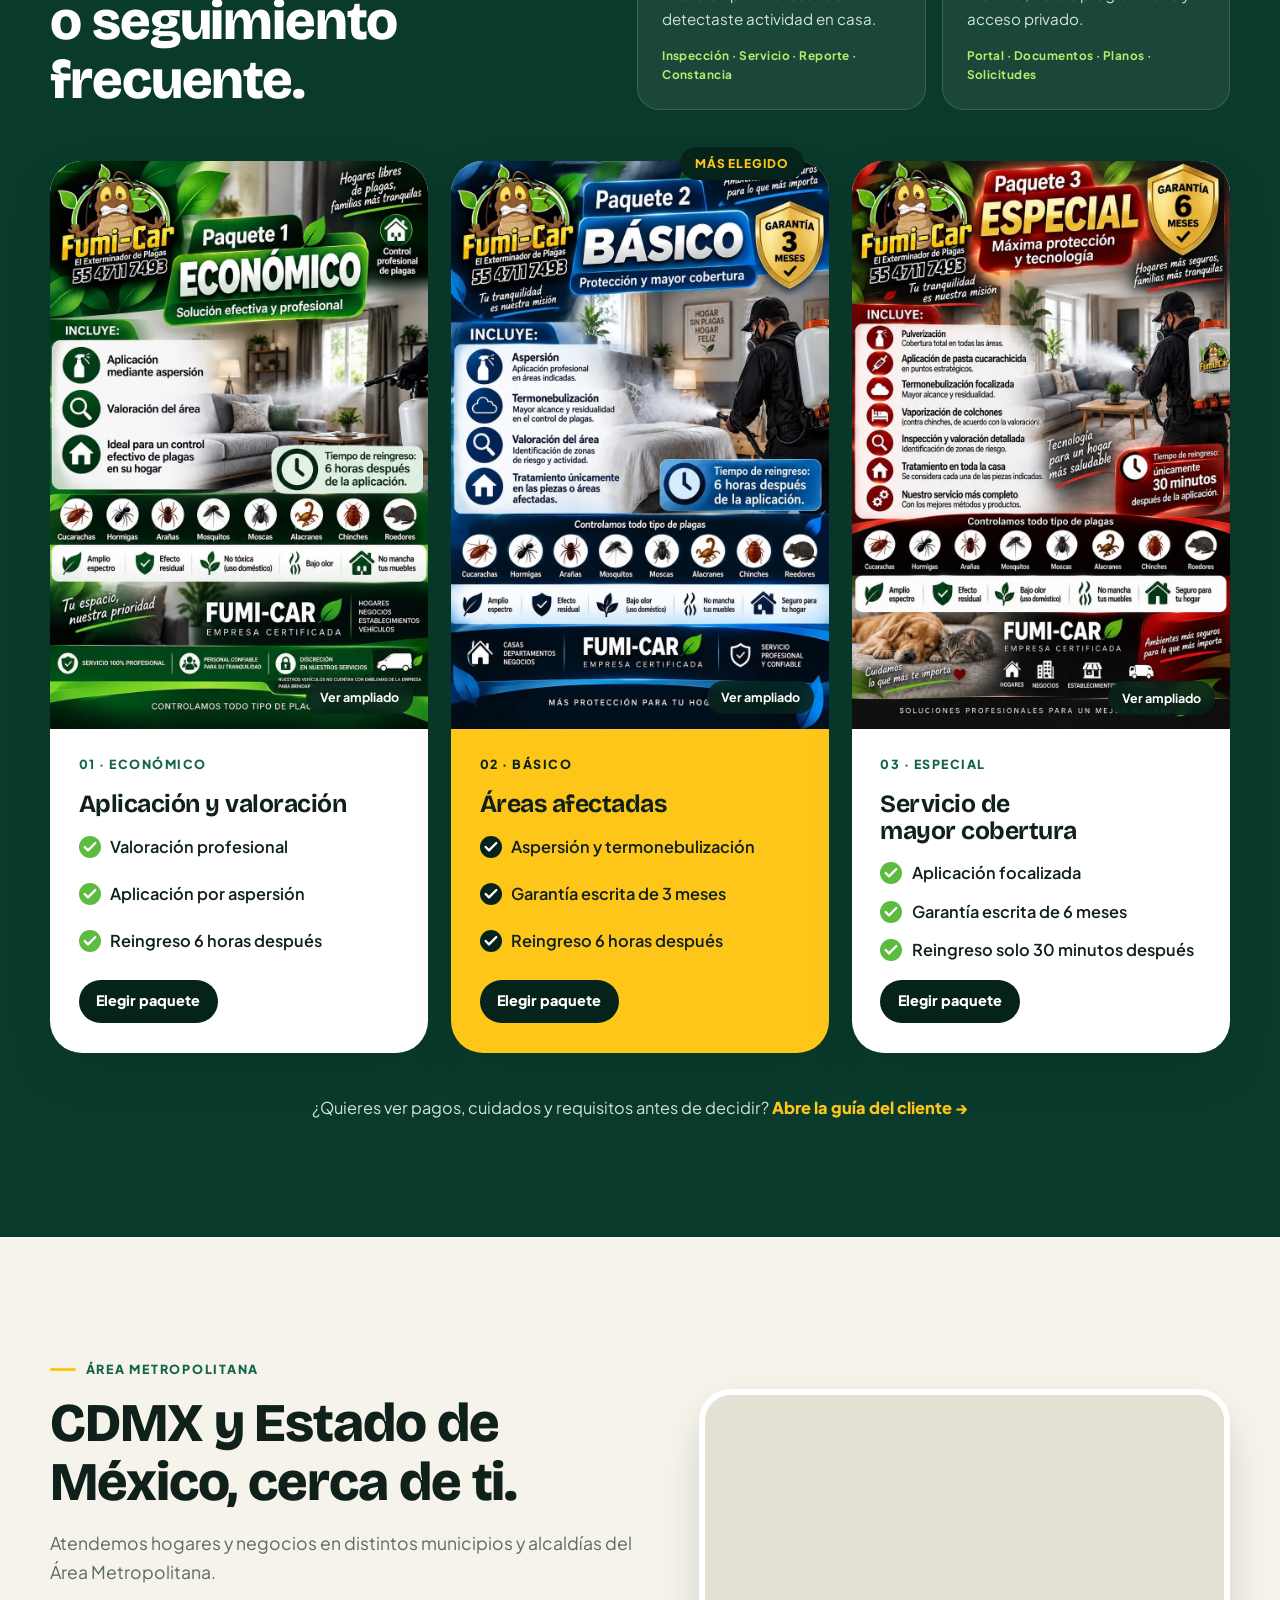
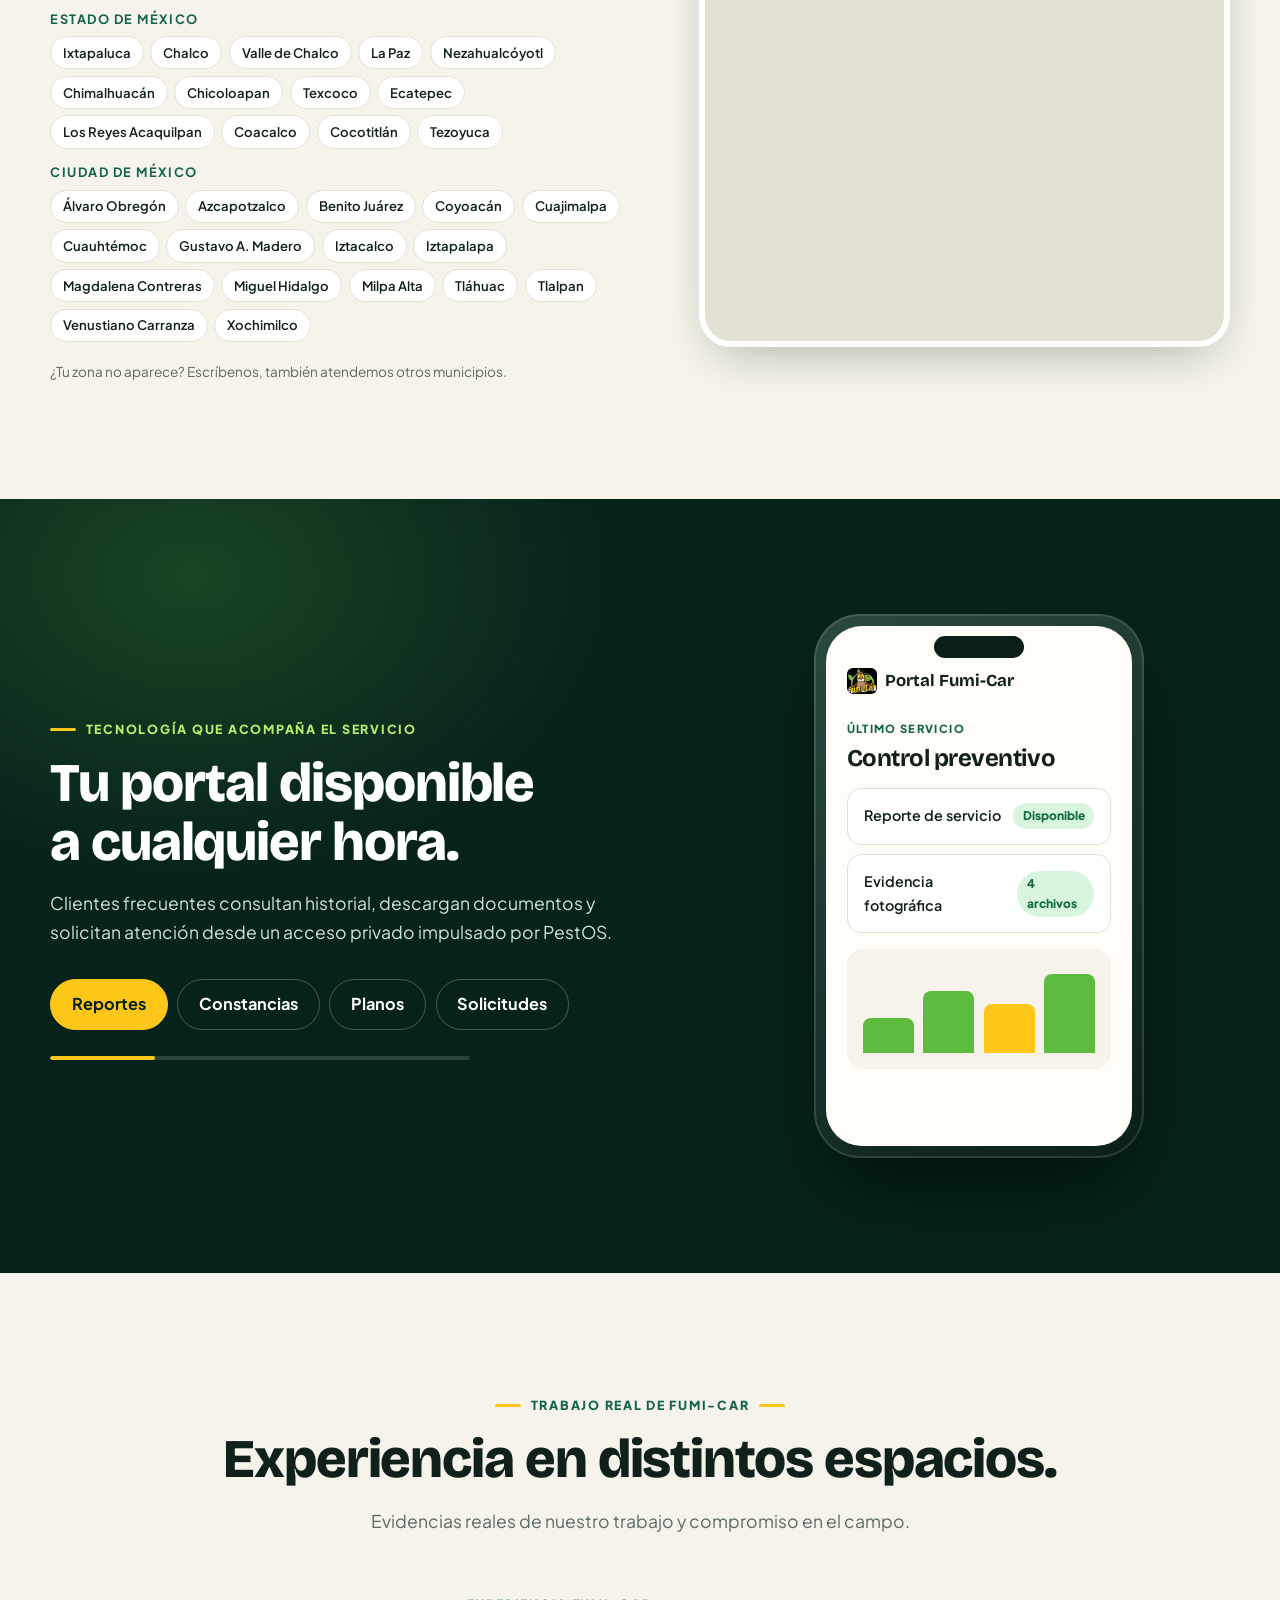
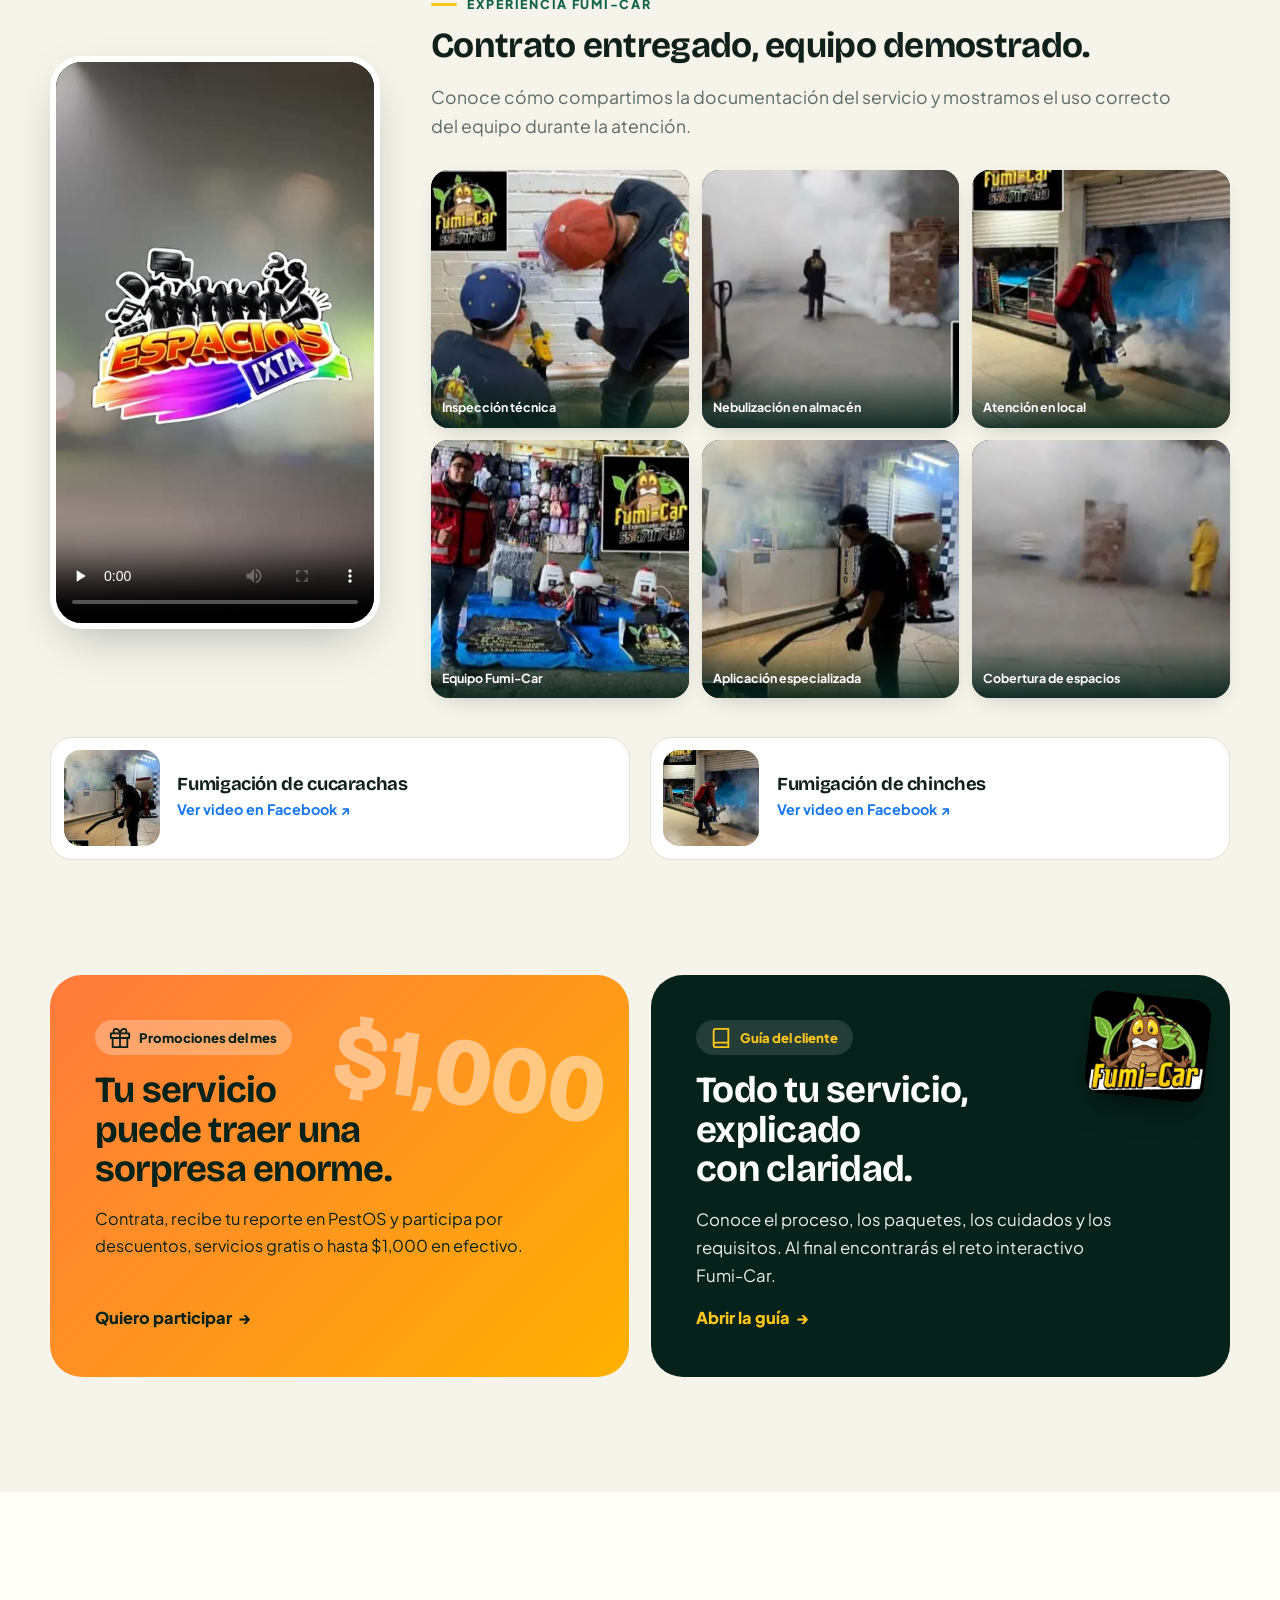
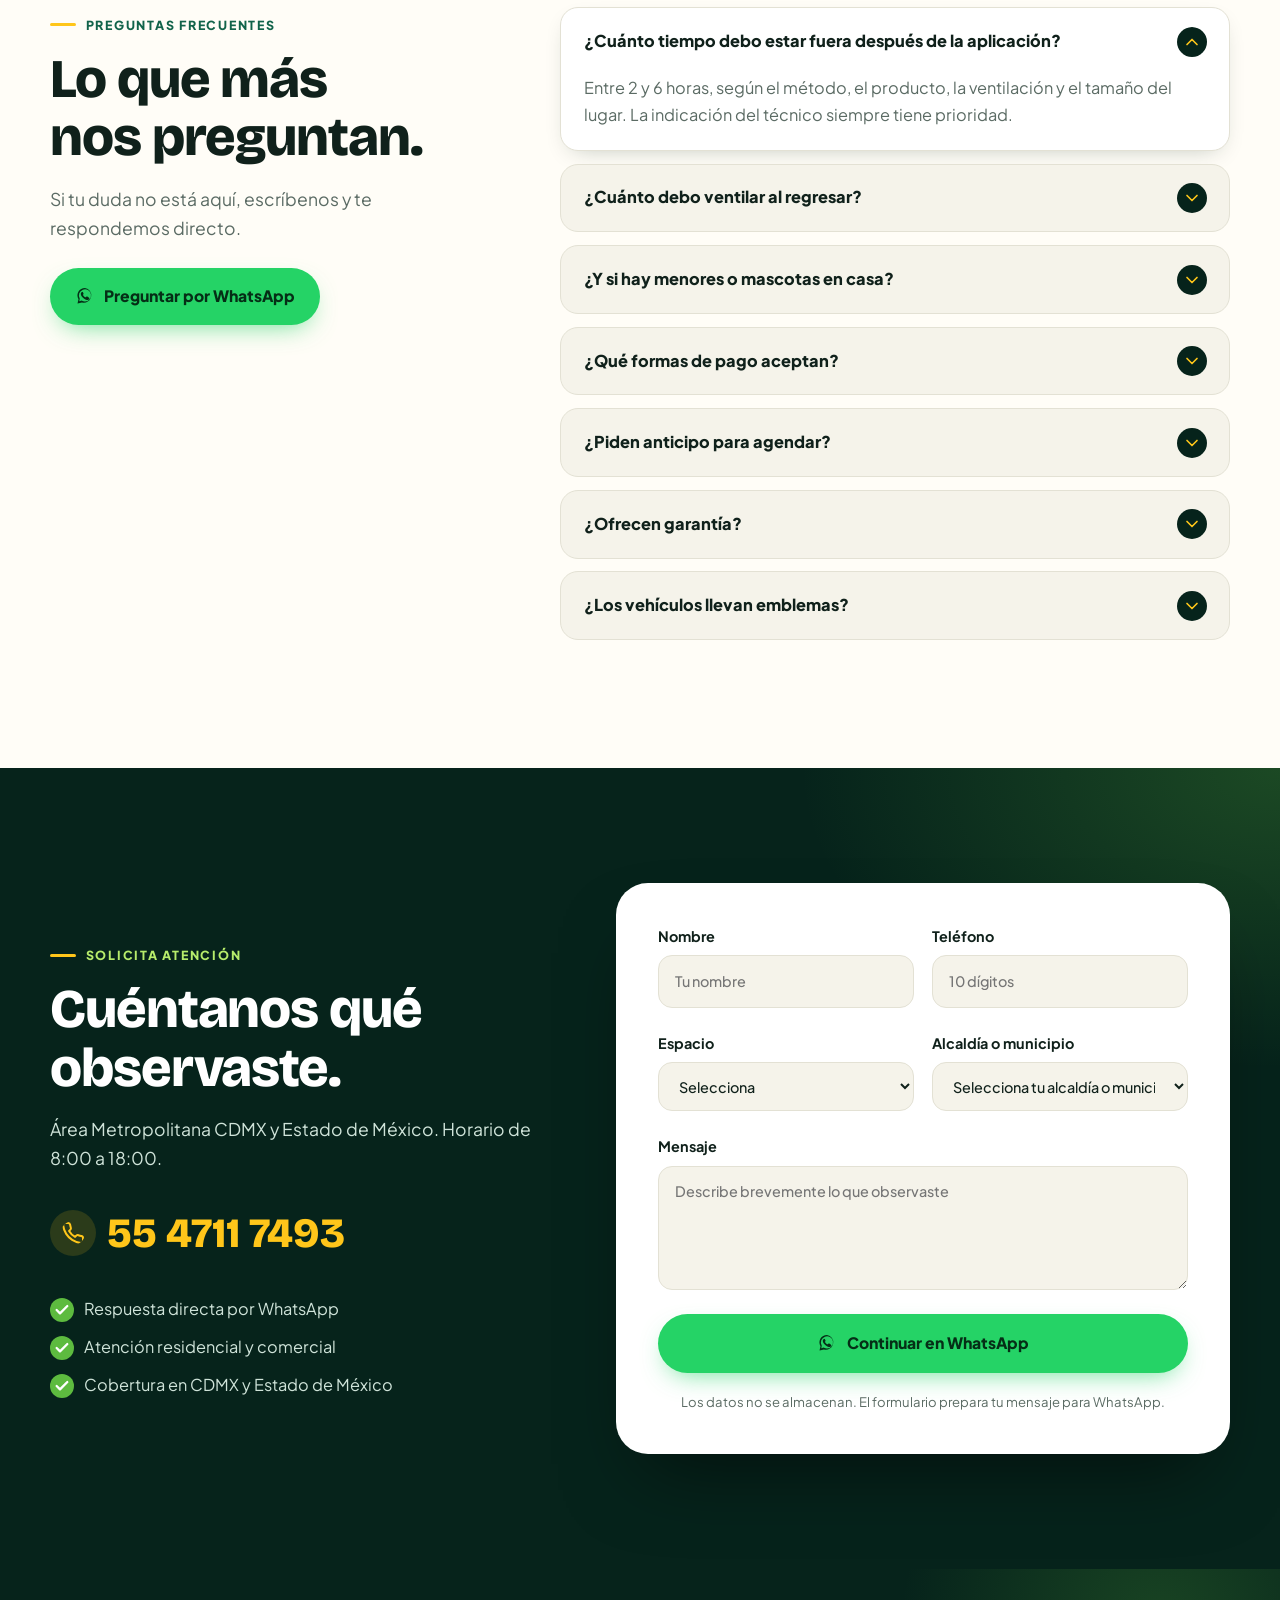
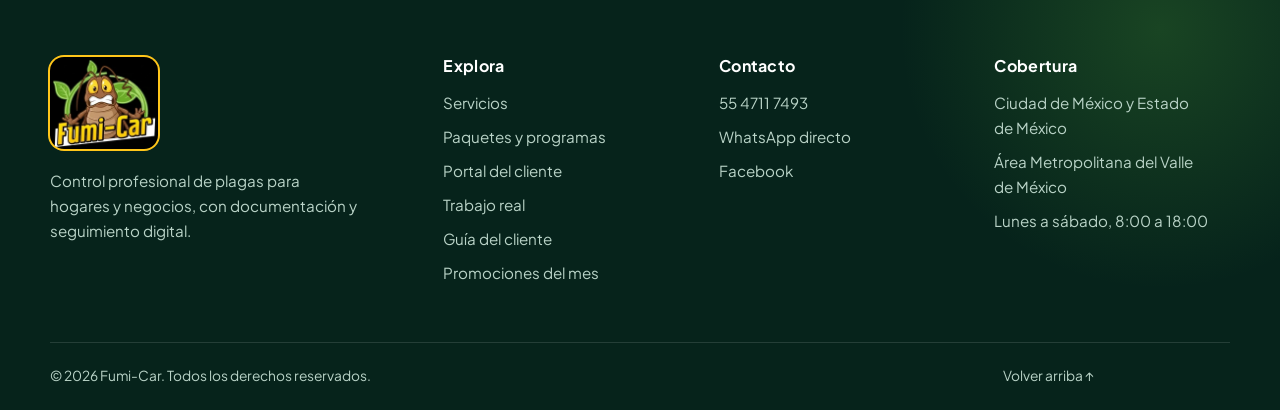
==== commit 525e04f8: "Flyers de paquetes en las tarjetas y texto legible en la card de la guía - Los 3 flyers (webp optimi" ====
--- a/index.html
+++ b/index.html
@@ -41,8 +41,8 @@
     <script>
       document.documentElement.classList.add("js");
     </script>
-    <link rel="stylesheet" href="base.css?v=2026.10.04" />
-    <link rel="stylesheet" href="home.css?v=2026.10.04" />
+    <link rel="stylesheet" href="base.css?v=2026.10.05" />
+    <link rel="stylesheet" href="home.css?v=2026.10.05" />
     <script type="application/ld+json">
       {
         "@context": "https://schema.org",
@@ -312,32 +312,50 @@
           </div>
           <div class="pack-grid">
             <article class="pack reveal">
-              <span class="tag">01 · Económico</span>
-              <h3>Aplicación y valoración</h3>
-              <ul>
-                <li><svg class="ic"><use href="#i-check" /></svg>Valoración profesional</li>
-                <li><svg class="ic"><use href="#i-check" /></svg>Aplicación por aspersión</li>
-              </ul>
-              <a class="btn btn-sm" href="https://wa.me/525547117493?text=Me%20interesa%20el%20Paquete%201" target="_blank" rel="noopener">Elegir paquete</a>
+              <button class="pack-img" type="button" data-src="assets/images/paquete-1.webp" aria-label="Ver ampliado el flyer del Paquete 1 Económico">
+                <img src="assets/images/paquete-1.webp" width="900" height="1350" loading="lazy" alt="Flyer del Paquete 1 Económico de Fumi-Car con lo que incluye, plagas controladas y tiempo de reingreso" />
+              </button>
+              <div class="pack-body">
+                <span class="tag">01 · Económico</span>
+                <h3>Aplicación y valoración</h3>
+                <ul>
+                  <li><svg class="ic"><use href="#i-check" /></svg>Valoración profesional</li>
+                  <li><svg class="ic"><use href="#i-check" /></svg>Aplicación por aspersión</li>
+                  <li><svg class="ic"><use href="#i-check" /></svg>Reingreso 6 horas después</li>
+                </ul>
+                <a class="btn btn-sm" href="https://wa.me/525547117493?text=Me%20interesa%20el%20Paquete%201" target="_blank" rel="noopener">Elegir paquete</a>
+              </div>
             </article>
             <article class="pack featured reveal" style="--d: 0.1s">
               <span class="ribbon">Más elegido</span>
-              <span class="tag">02 · Básico</span>
-              <h3>Áreas afectadas</h3>
-              <ul>
-                <li><svg class="ic"><use href="#i-check" /></svg>Aspersión y termonebulización</li>
-                <li><svg class="ic"><use href="#i-check" /></svg>Garantía escrita de 3 meses</li>
-              </ul>
-              <a class="btn btn-sm" href="https://wa.me/525547117493?text=Me%20interesa%20el%20Paquete%202" target="_blank" rel="noopener">Elegir paquete</a>
+              <button class="pack-img" type="button" data-src="assets/images/paquete-2.webp" aria-label="Ver ampliado el flyer del Paquete 2 Básico">
+                <img src="assets/images/paquete-2.webp" width="900" height="1350" loading="lazy" alt="Flyer del Paquete 2 Básico de Fumi-Car con lo que incluye, plagas controladas y tiempo de reingreso" />
+              </button>
+              <div class="pack-body">
+                <span class="tag">02 · Básico</span>
+                <h3>Áreas afectadas</h3>
+                <ul>
+                  <li><svg class="ic"><use href="#i-check" /></svg>Aspersión y termonebulización</li>
+                  <li><svg class="ic"><use href="#i-check" /></svg>Garantía escrita de 3 meses</li>
+                  <li><svg class="ic"><use href="#i-check" /></svg>Reingreso 6 horas después</li>
+                </ul>
+                <a class="btn btn-sm" href="https://wa.me/525547117493?text=Me%20interesa%20el%20Paquete%202" target="_blank" rel="noopener">Elegir paquete</a>
+              </div>
             </article>
             <article class="pack reveal" style="--d: 0.2s">
-              <span class="tag">03 · Especial</span>
-              <h3>Servicio de mayor cobertura</h3>
-              <ul>
-                <li><svg class="ic"><use href="#i-check" /></svg>Aplicación focalizada</li>
-                <li><svg class="ic"><use href="#i-check" /></svg>Garantía escrita de 6 meses</li>
-              </ul>
-              <a class="btn btn-sm" href="https://wa.me/525547117493?text=Me%20interesa%20el%20Paquete%203" target="_blank" rel="noopener">Elegir paquete</a>
+              <button class="pack-img" type="button" data-src="assets/images/paquete-3.webp" aria-label="Ver ampliado el flyer del Paquete 3 Especial">
+                <img src="assets/images/paquete-3.webp" width="900" height="1350" loading="lazy" alt="Flyer del Paquete 3 Especial de Fumi-Car con lo que incluye, plagas controladas y tiempo de reingreso" />
+              </button>
+              <div class="pack-body">
+                <span class="tag">03 · Especial</span>
+                <h3>Servicio de mayor cobertura</h3>
+                <ul>
+                  <li><svg class="ic"><use href="#i-check" /></svg>Aplicación focalizada</li>
+                  <li><svg class="ic"><use href="#i-check" /></svg>Garantía escrita de 6 meses</li>
+                  <li><svg class="ic"><use href="#i-check" /></svg>Reingreso solo 30 minutos después</li>
+                </ul>
+                <a class="btn btn-sm" href="https://wa.me/525547117493?text=Me%20interesa%20el%20Paquete%203" target="_blank" rel="noopener">Elegir paquete</a>
+              </div>
             </article>
           </div>
           <p class="packs-note reveal">
@@ -650,7 +668,7 @@
       <button type="button" aria-label="Cerrar imagen">×</button>
       <img alt="Trabajo de Fumi-Car" />
     </div>
-    <script src="base.js?v=2026.10.04"></script>
-    <script src="home.js?v=2026.10.04"></script>
+    <script src="base.js?v=2026.10.05"></script>
+    <script src="home.js?v=2026.10.05"></script>
   </body>
 </html>
--- a/base.css
+++ b/base.css
@@ -476,6 +476,41 @@
   }
 }
 
+/* ---------- lightbox ---------- */
+.lightbox {
+  position: fixed;
+  inset: 0;
+  z-index: 300;
+  display: grid;
+  place-items: center;
+  padding: 1.5rem;
+  background: rgb(6 35 27 / 0.92);
+  backdrop-filter: blur(6px);
+}
+.lightbox[hidden] {
+  display: none;
+}
+.lightbox img {
+  max-height: 86vh;
+  width: auto;
+  max-width: min(92vw, 900px);
+  border-radius: 20px;
+  box-shadow: var(--shadow);
+}
+.lightbox button {
+  position: absolute;
+  top: 1rem;
+  right: 1rem;
+  width: 48px;
+  height: 48px;
+  border: 0;
+  border-radius: 50%;
+  background: var(--sun);
+  color: var(--forest);
+  font-size: 1.8rem;
+  cursor: pointer;
+}
+
 /* ---------- reveal ---------- */
 .js .reveal {
   opacity: 0;
--- a/home.css
+++ b/home.css
@@ -437,13 +437,53 @@
   position: relative;
   display: flex;
   flex-direction: column;
-  gap: 1rem;
-  padding: 2rem;
+  padding: 0;
   border-radius: var(--radius-lg);
   background: #fff;
   color: var(--ink);
   box-shadow: var(--shadow);
+  overflow: visible;
   transition: transform 0.3s;
+}
+.pack-img {
+  display: block;
+  position: relative;
+  width: 100%;
+  padding: 0;
+  border: 0;
+  background: #000;
+  cursor: zoom-in;
+  border-radius: var(--radius-lg) var(--radius-lg) 0 0;
+  overflow: hidden;
+}
+.pack-img img {
+  width: 100%;
+  aspect-ratio: 2/3;
+  object-fit: cover;
+  transition: transform 0.6s;
+}
+.pack:hover .pack-img img {
+  transform: scale(1.04);
+}
+.pack-img::after {
+  content: "Ver ampliado";
+  position: absolute;
+  right: 0.9rem;
+  bottom: 0.9rem;
+  padding: 0.4rem 0.9rem;
+  border-radius: 999px;
+  background: rgb(6 35 27 / 0.85);
+  color: #fff;
+  font-size: 0.78rem;
+  font-weight: 700;
+  backdrop-filter: blur(6px);
+}
+.pack-body {
+  display: flex;
+  flex-direction: column;
+  gap: 1rem;
+  padding: 1.6rem 1.8rem 1.9rem;
+  flex: 1;
 }
 .pack:hover {
   transform: translateY(-6px);
@@ -508,6 +548,7 @@
   background: var(--green);
 }
 .ribbon {
+  z-index: 2;
   position: absolute;
   top: -14px;
   right: 1.6rem;
@@ -949,40 +990,6 @@
   font-size: 0.9rem;
   margin-top: 0.2rem;
 }
-.lightbox {
-  position: fixed;
-  inset: 0;
-  z-index: 300;
-  display: grid;
-  place-items: center;
-  padding: 1.5rem;
-  background: rgb(6 35 27 / 0.92);
-  backdrop-filter: blur(6px);
-}
-.lightbox[hidden] {
-  display: none;
-}
-.lightbox img {
-  max-height: 86vh;
-  width: auto;
-  max-width: min(92vw, 900px);
-  border-radius: 20px;
-  box-shadow: var(--shadow);
-}
-.lightbox button {
-  position: absolute;
-  top: 1rem;
-  right: 1rem;
-  width: 48px;
-  height: 48px;
-  border: 0;
-  border-radius: 50%;
-  background: var(--sun);
-  color: var(--forest);
-  font-size: 1.8rem;
-  cursor: pointer;
-}
-
 /* ---------- promo + guía ---------- */
 .pg {
   padding-top: 0;
@@ -1017,7 +1024,7 @@
   position: relative;
 }
 .pg-card.guide p {
-  max-width: 27ch;
+  max-width: 36ch;
 }
 .pg-card .link-arrow {
   margin-top: auto;
@@ -1034,7 +1041,9 @@
   color: #fff;
 }
 .pg-card.guide p {
-  color: #cfe3d9;
+  color: #fff;
+  font-size: 1.05rem;
+  opacity: 0.92;
 }
 .pg-card.guide .link-arrow {
   color: var(--sun);
@@ -1066,13 +1075,13 @@
 }
 .pg-card.guide > img {
   position: absolute;
-  right: -20px;
-  bottom: -20px;
-  width: 250px;
+  right: 1.4rem;
+  top: 1.2rem;
+  width: 120px;
   z-index: -1;
-  border-radius: 24px;
-  box-shadow: 0 20px 40px -10px rgb(0 0 0 / 0.6);
-  transform: rotate(8deg);
+  border-radius: 18px;
+  box-shadow: 0 16px 30px -10px rgb(0 0 0 / 0.6);
+  transform: rotate(6deg);
   transition: transform 0.5s;
 }
 .pg-card.guide:hover > img {
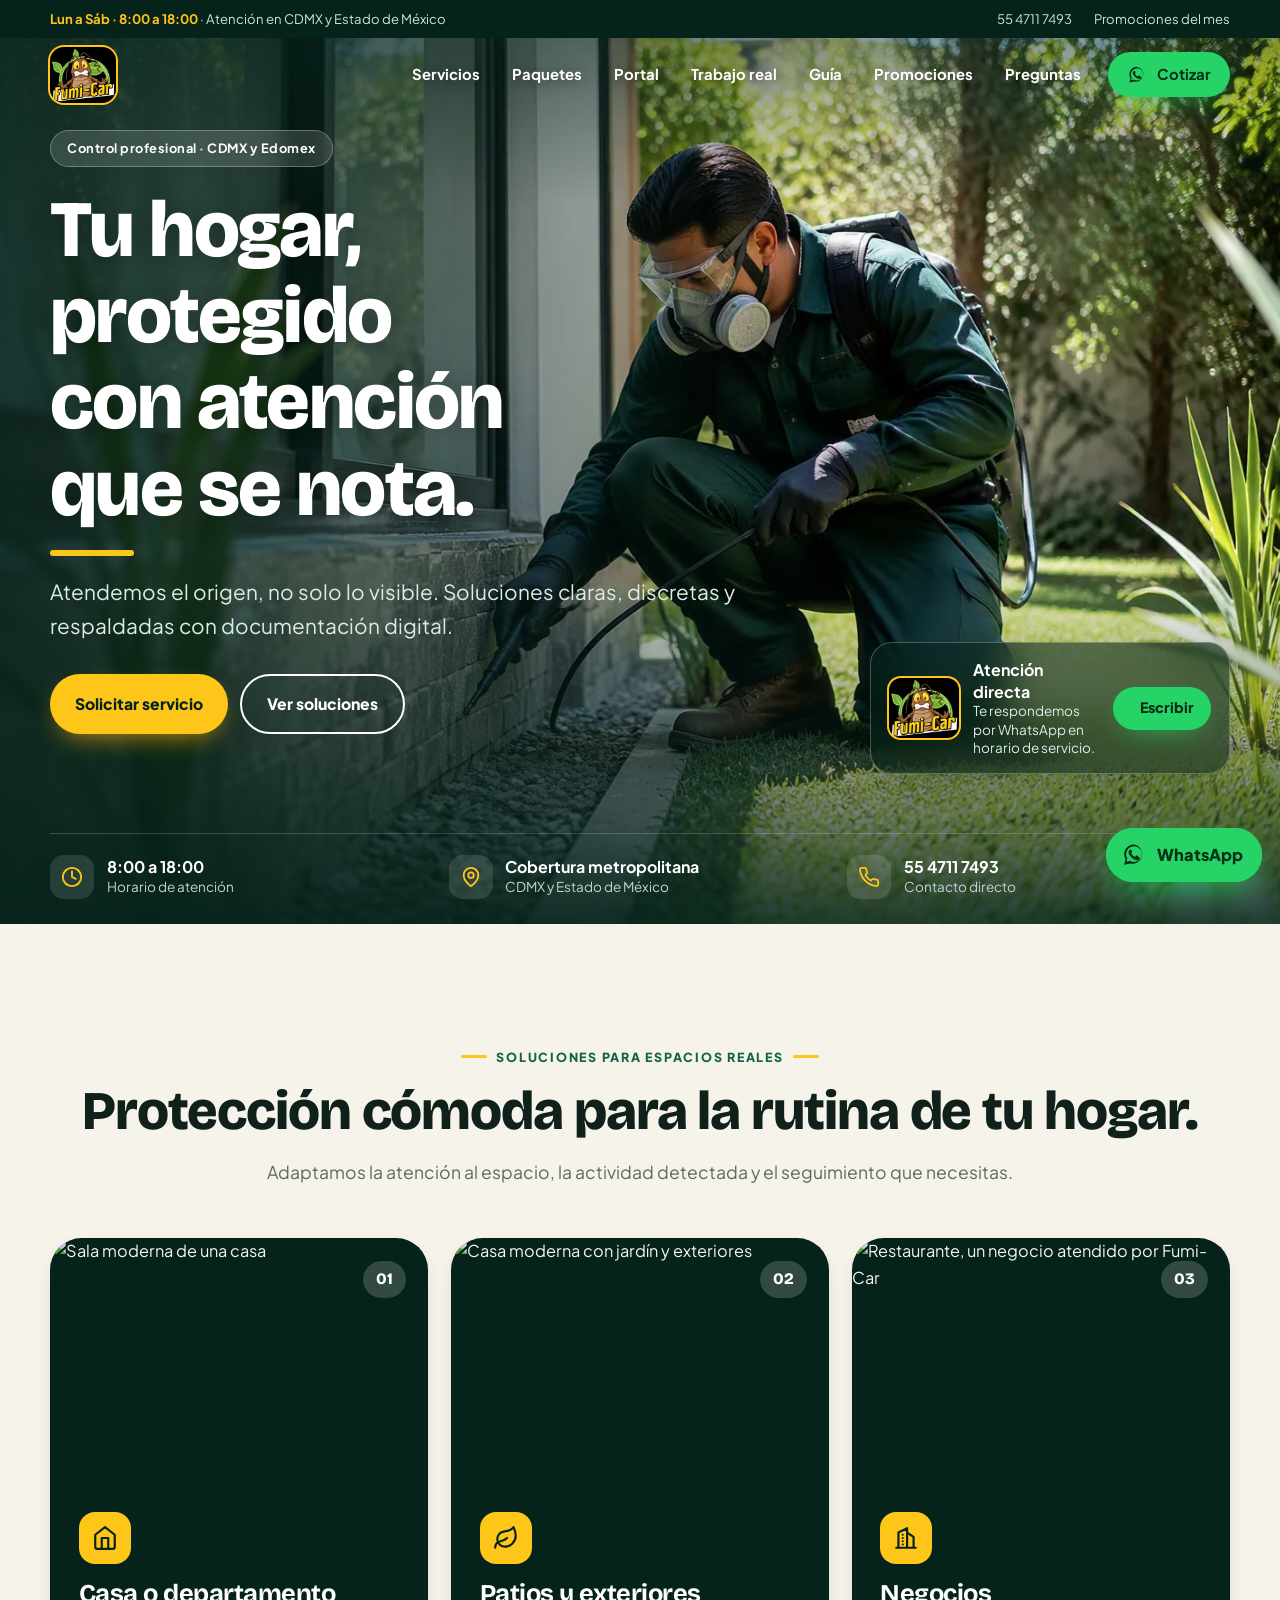
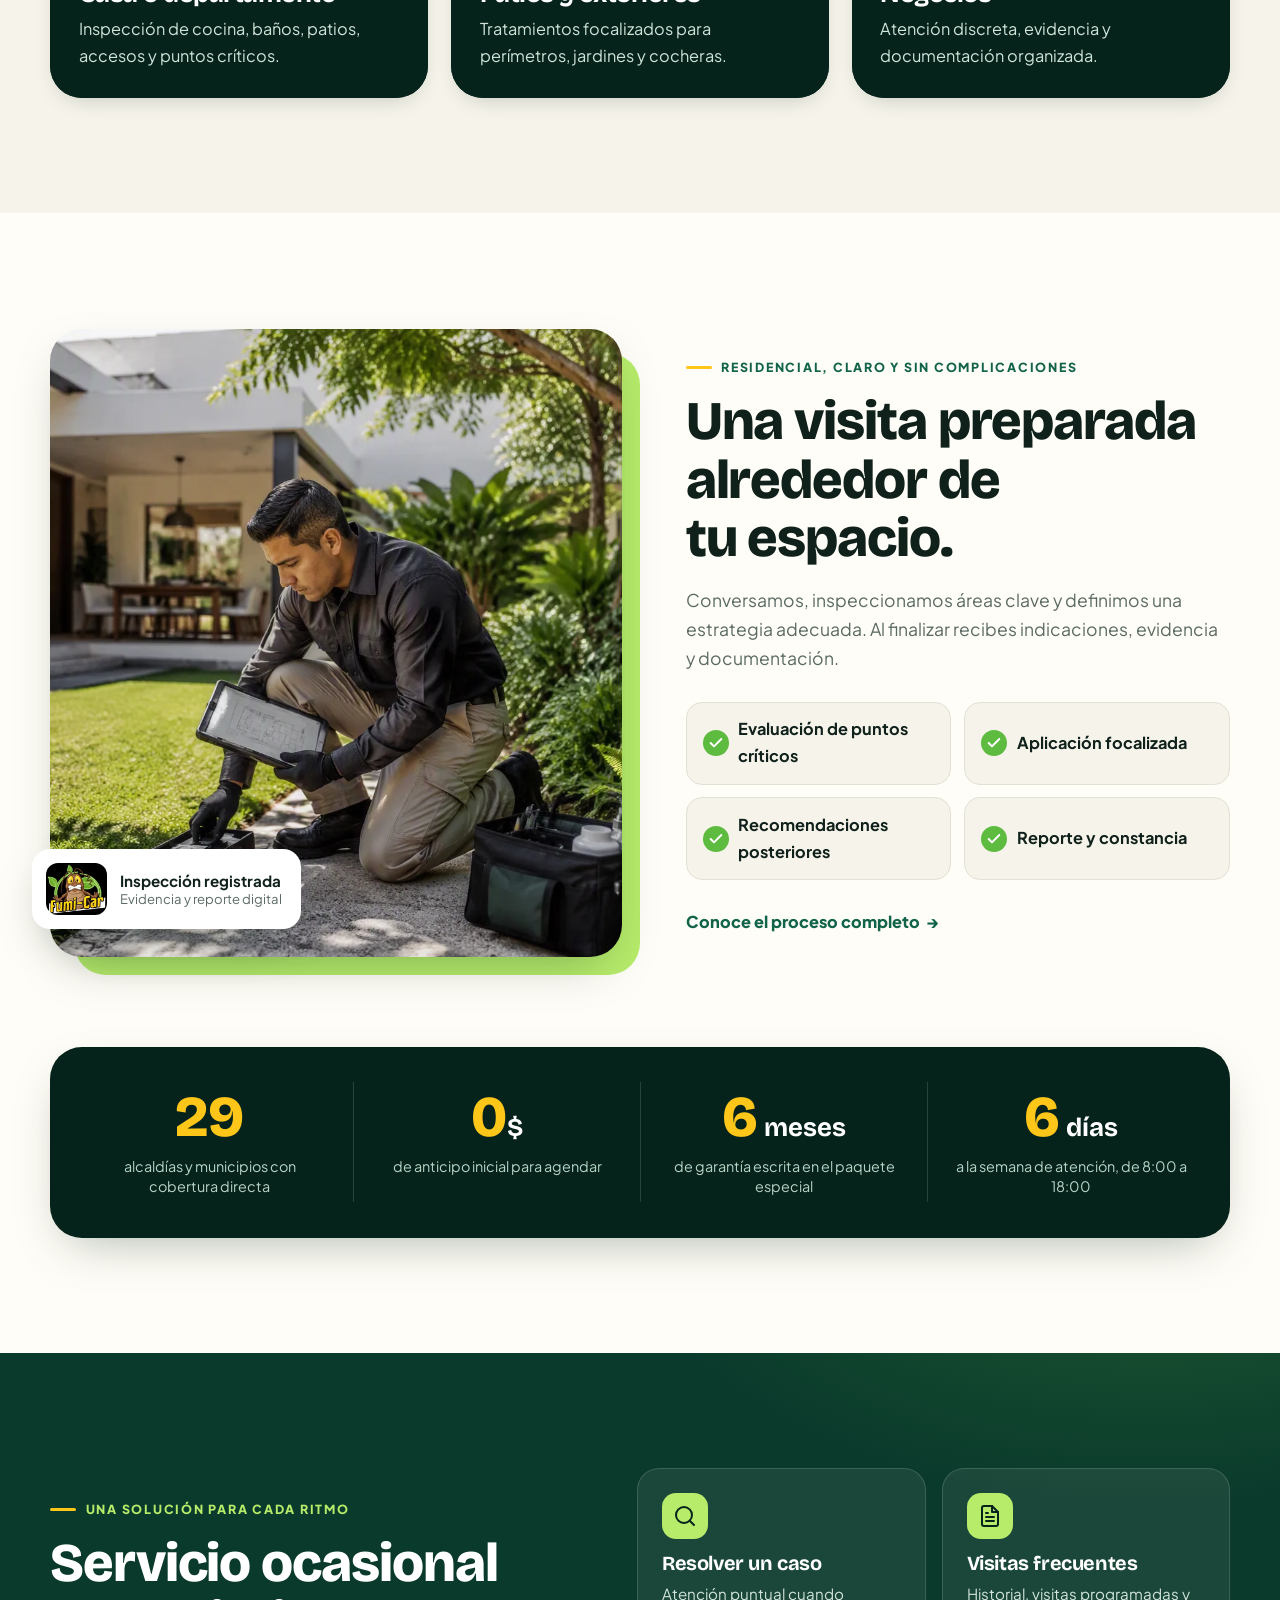
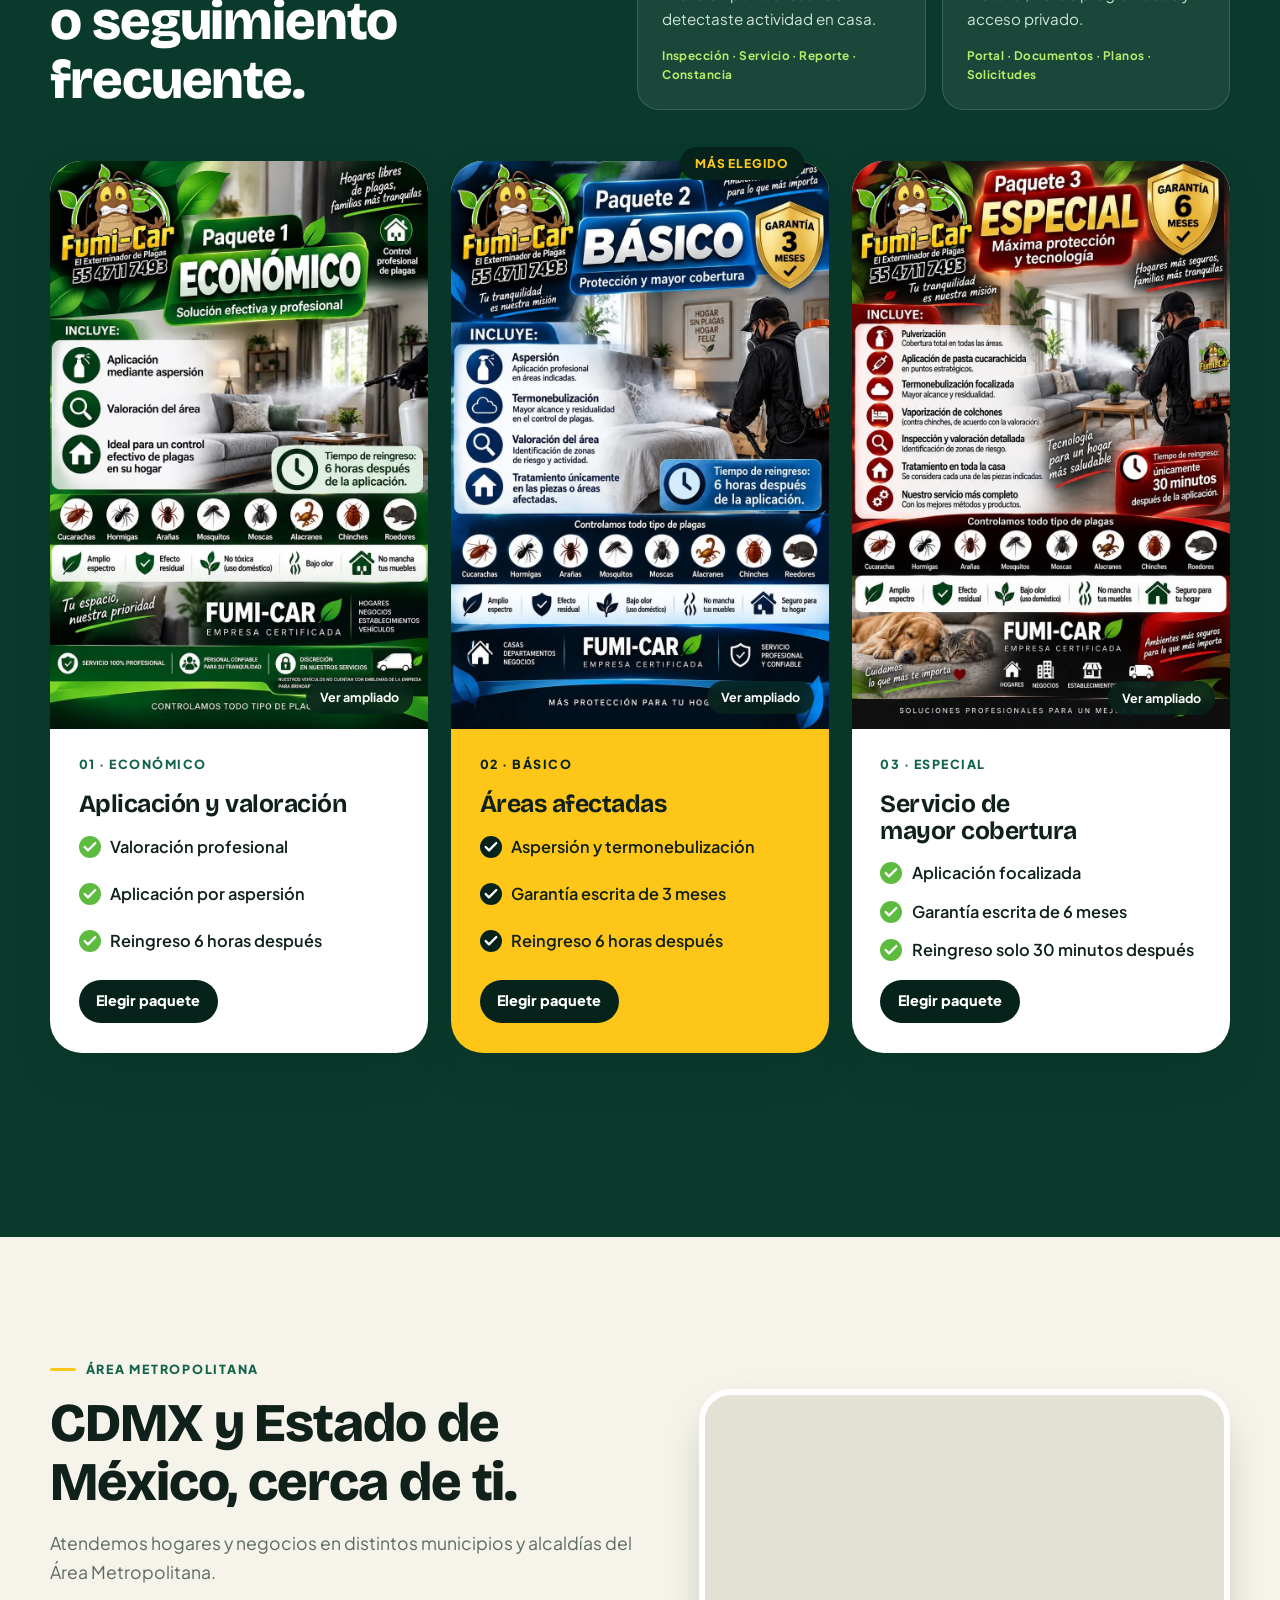
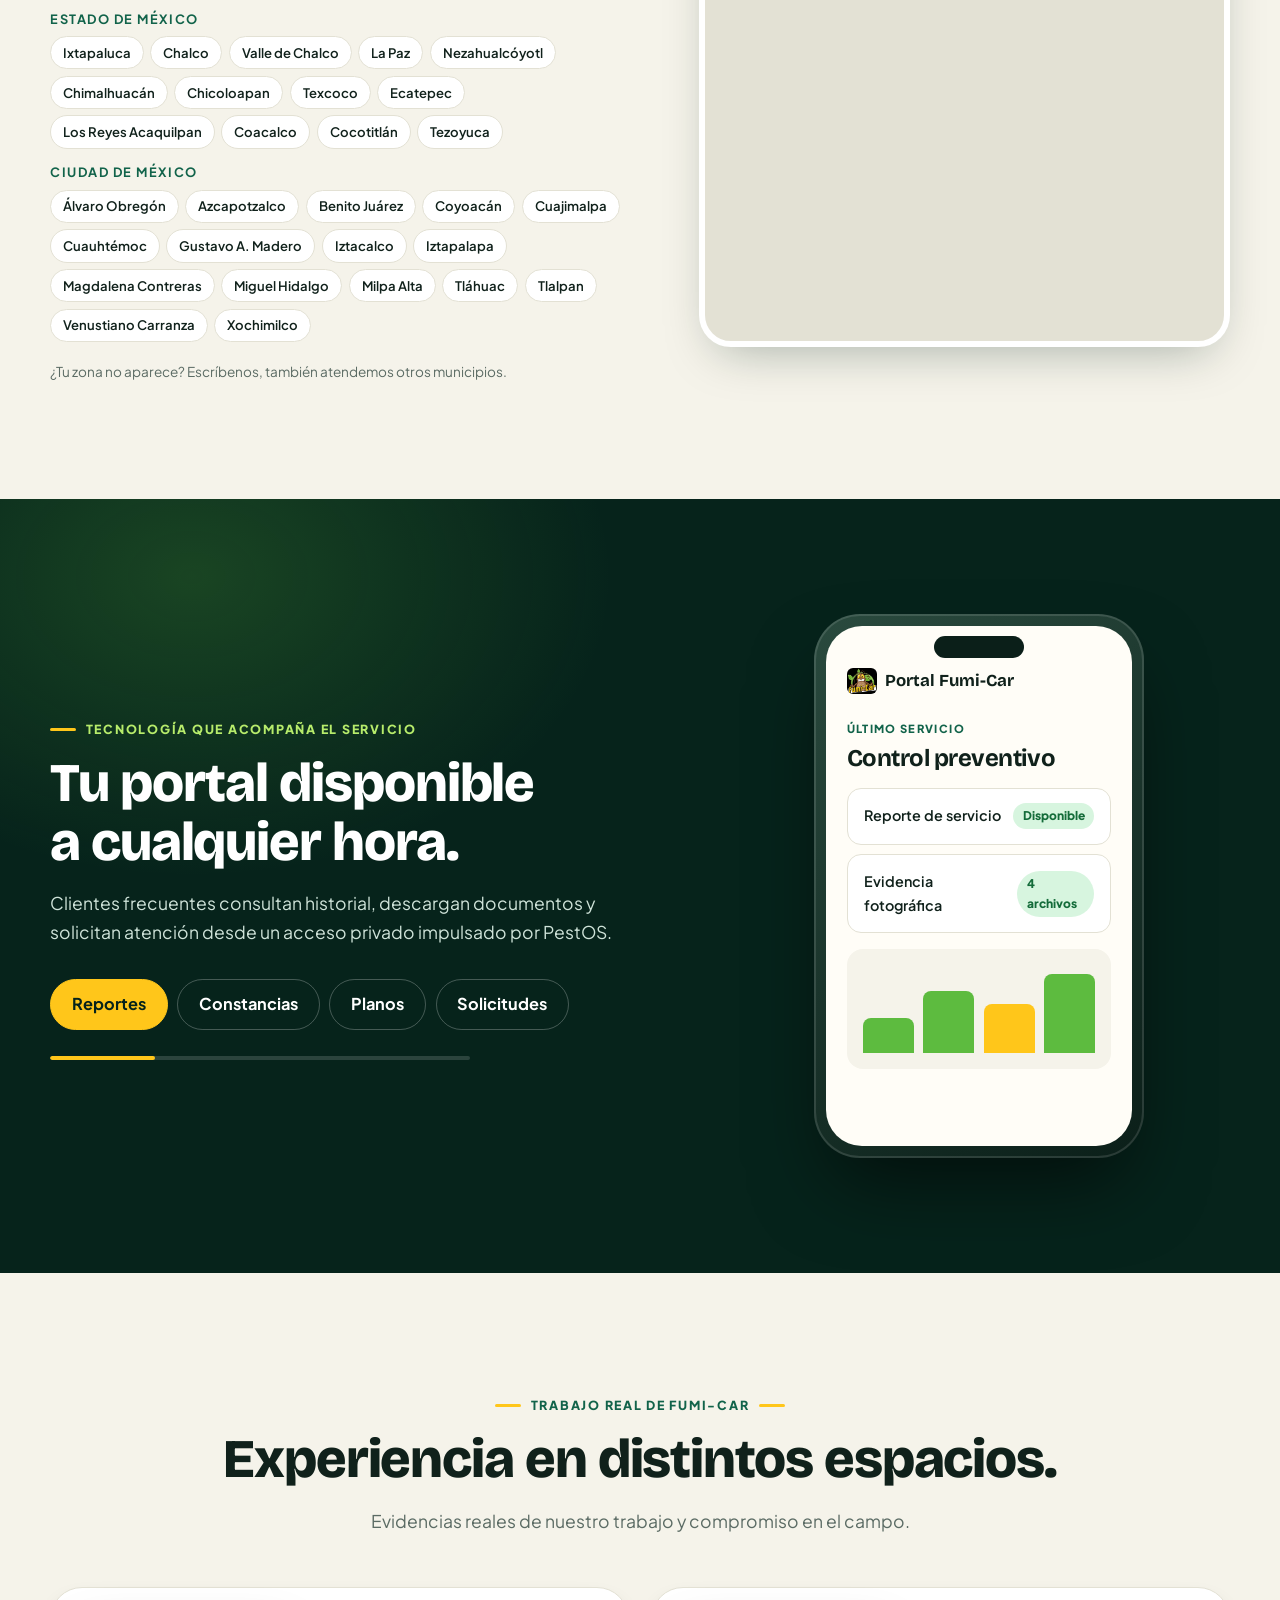
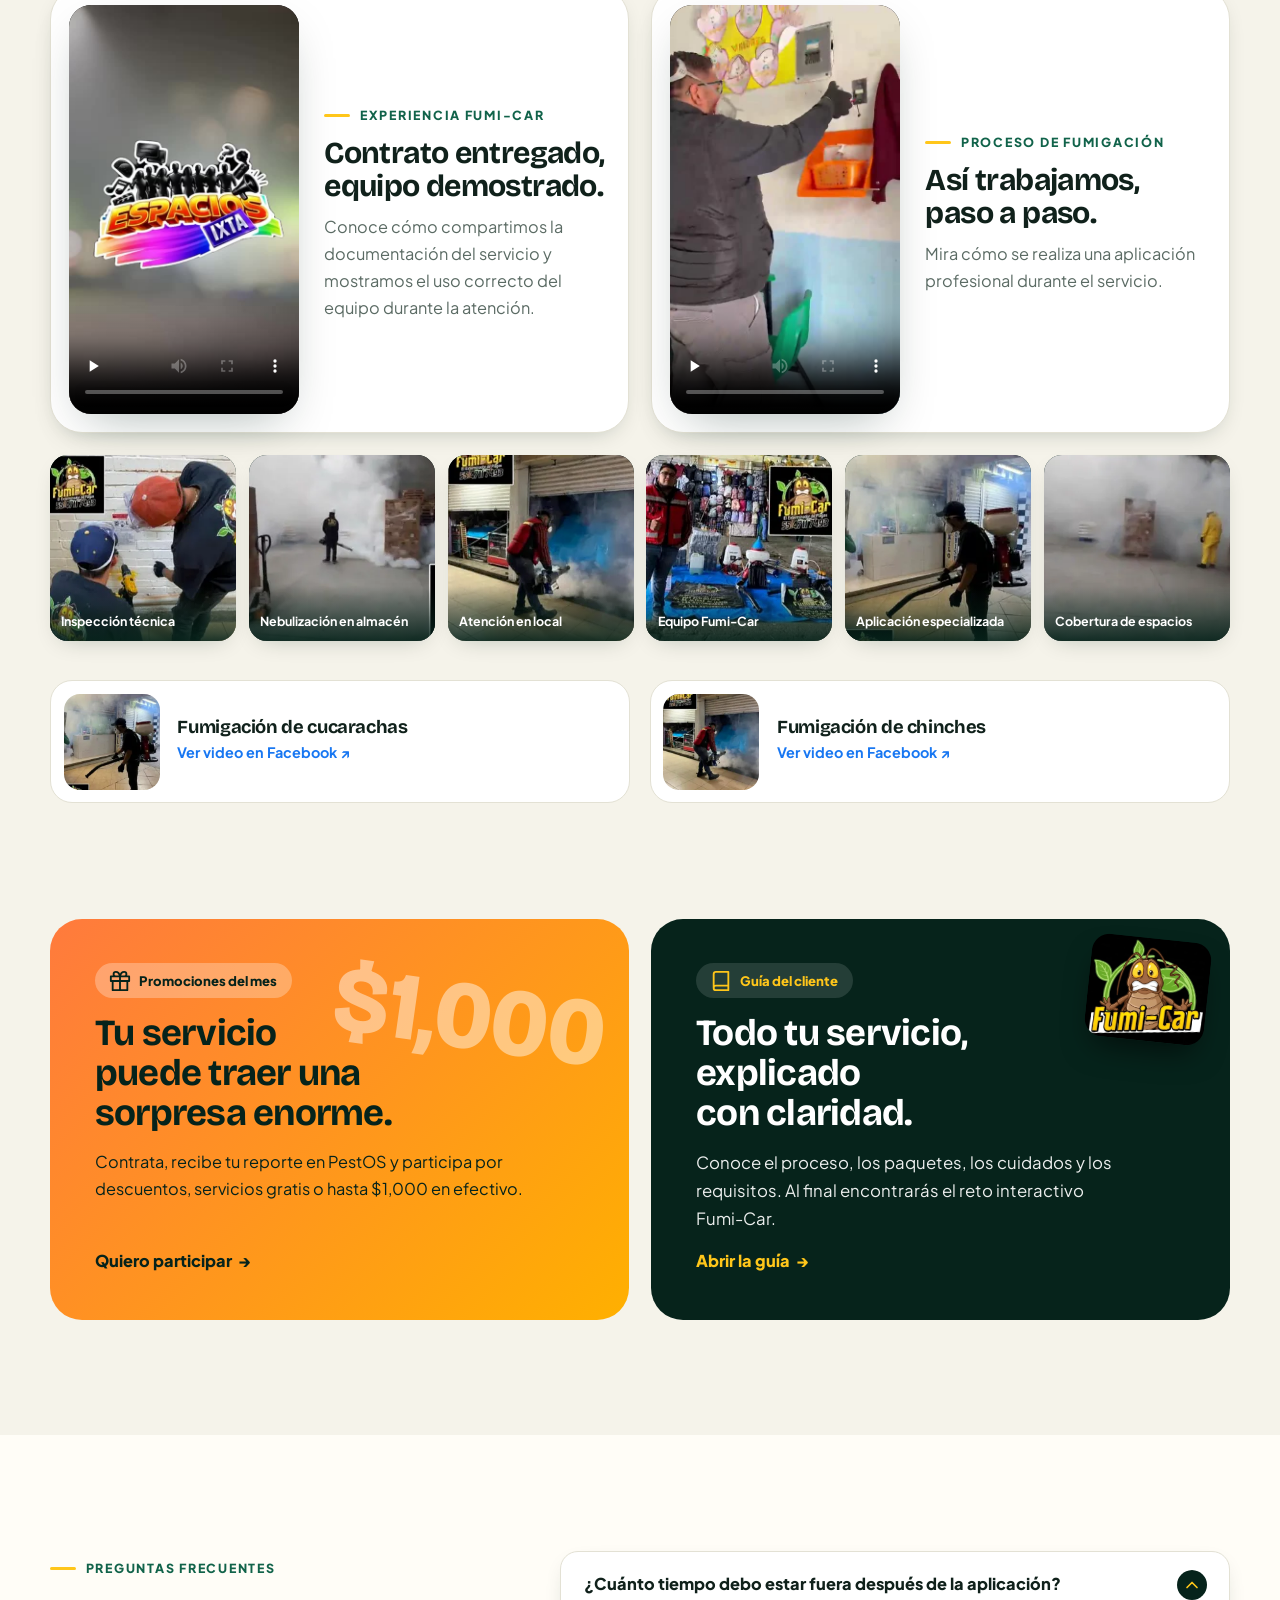
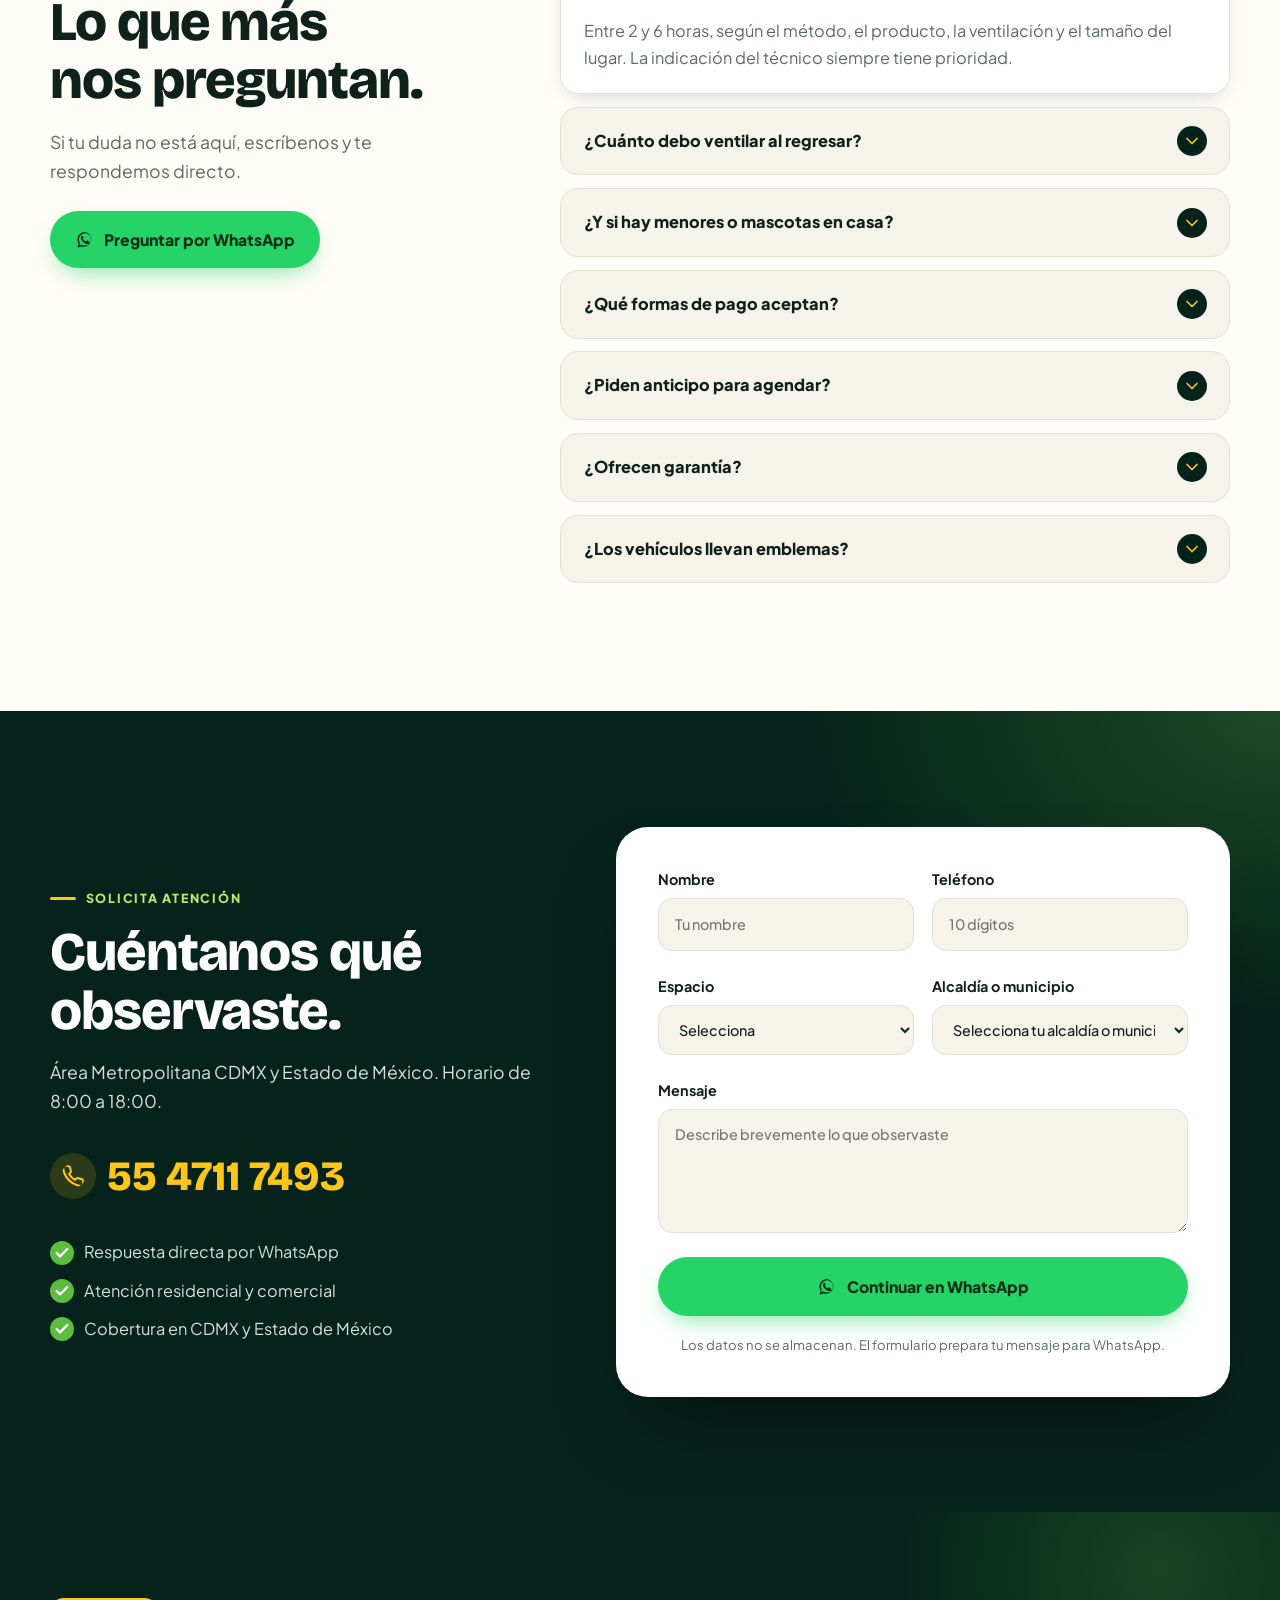
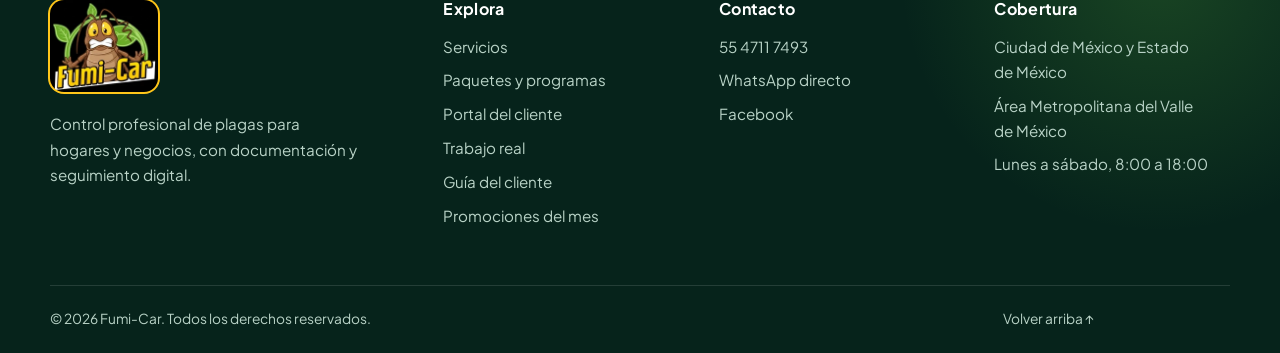
==== commit cbf092f4: "Nuevo video del proceso de fumigación - Video recomprimido (10.7 MB -> 4.6 MB, 480p) con poster; pre" ====
--- a/index.html
+++ b/index.html
@@ -41,8 +41,8 @@
     <script>
       document.documentElement.classList.add("js");
     </script>
-    <link rel="stylesheet" href="base.css?v=2026.10.05" />
-    <link rel="stylesheet" href="home.css?v=2026.10.05" />
+    <link rel="stylesheet" href="base.css?v=2026.10.07" />
+    <link rel="stylesheet" href="home.css?v=2026.10.07" />
     <script type="application/ld+json">
       {
         "@context": "https://schema.org",
@@ -455,28 +455,41 @@
             <h2 class="title">Experiencia en distintos espacios.</h2>
             <p class="lead">Evidencias reales de nuestro trabajo y compromiso en el campo.</p>
           </div>
-          <div class="work-grid">
-            <article class="video-card reveal">
-              <video controls preload="none" playsinline poster="assets/images/poster.jpg" aria-label="Entrega del contrato y demostración del uso del equipo Fumi-Car" width="480" height="848">
-                <source src="assets/images/video-fumicar.mp4" type="video/mp4" />
-                Tu navegador no puede reproducir este video.
-              </video>
-            </article>
-            <div class="work-side">
-              <div class="reveal">
+          <div class="video-row">
+            <article class="video-item reveal">
+              <div class="video-card">
+                <video controls preload="none" playsinline poster="assets/images/poster.jpg" aria-label="Entrega del contrato y demostración del uso del equipo Fumi-Car" width="480" height="854">
+                  <source src="assets/images/video-fumicar.mp4" type="video/mp4" />
+                  Tu navegador no puede reproducir este video.
+                </video>
+              </div>
+              <div class="video-copy">
                 <span class="eyebrow">Experiencia Fumi-Car</span>
                 <h3>Contrato entregado, equipo demostrado.</h3>
-                <p class="lead">Conoce cómo compartimos la documentación del servicio y mostramos el uso correcto del equipo durante la atención.</p>
-              </div>
-              <div class="gallery">
-                <button class="gallery-card reveal" data-src="assets/images/trabajo-tecnico.webp"><img src="assets/images/trabajo-tecnico.webp" width="297" height="291" loading="lazy" alt="Inspección técnica" /><strong>Inspección técnica</strong></button>
-                <button class="gallery-card reveal" data-src="assets/images/nebulizacion-almacen.webp"><img src="assets/images/nebulizacion-almacen.webp" width="297" height="291" loading="lazy" alt="Nebulización en almacén" /><strong>Nebulización en almacén</strong></button>
-                <button class="gallery-card reveal" data-src="assets/images/nebulizacion-local.webp"><img src="assets/images/nebulizacion-local.webp" width="297" height="291" loading="lazy" alt="Atención en local comercial" /><strong>Atención en local</strong></button>
-                <button class="gallery-card reveal" data-src="assets/images/equipo-fumicar.webp"><img src="assets/images/equipo-fumicar.webp" width="297" height="291" loading="lazy" alt="Equipo Fumi-Car" /><strong>Equipo Fumi-Car</strong></button>
-                <button class="gallery-card reveal" data-src="assets/images/aplicacion-motorizada.webp"><img src="assets/images/aplicacion-motorizada.webp" width="297" height="291" loading="lazy" alt="Aplicación especializada con equipo motorizado" /><strong>Aplicación especializada</strong></button>
-                <button class="gallery-card reveal" data-src="assets/images/servicio-almacen.webp"><img src="assets/images/servicio-almacen.webp" width="297" height="291" loading="lazy" alt="Cobertura de espacios amplios" /><strong>Cobertura de espacios</strong></button>
-              </div>
-            </div>
+                <p>Conoce cómo compartimos la documentación del servicio y mostramos el uso correcto del equipo durante la atención.</p>
+              </div>
+            </article>
+            <article class="video-item reveal" style="--d: 0.1s">
+              <div class="video-card">
+                <video controls preload="none" playsinline poster="assets/images/poster-proceso.jpg" aria-label="Proceso de fumigación de Fumi-Car" width="480" height="854">
+                  <source src="assets/images/video-proceso.mp4" type="video/mp4" />
+                  Tu navegador no puede reproducir este video.
+                </video>
+              </div>
+              <div class="video-copy">
+                <span class="eyebrow">Proceso de fumigación</span>
+                <h3>Así trabajamos, paso a paso.</h3>
+                <p>Mira cómo se realiza una aplicación profesional durante el servicio.</p>
+              </div>
+            </article>
+          </div>
+          <div class="gallery">
+            <button class="gallery-card reveal" data-src="assets/images/trabajo-tecnico.webp"><img src="assets/images/trabajo-tecnico.webp" width="297" height="291" loading="lazy" alt="Inspección técnica" /><strong>Inspección técnica</strong></button>
+            <button class="gallery-card reveal" data-src="assets/images/nebulizacion-almacen.webp"><img src="assets/images/nebulizacion-almacen.webp" width="297" height="291" loading="lazy" alt="Nebulización en almacén" /><strong>Nebulización en almacén</strong></button>
+            <button class="gallery-card reveal" data-src="assets/images/nebulizacion-local.webp"><img src="assets/images/nebulizacion-local.webp" width="297" height="291" loading="lazy" alt="Atención en local comercial" /><strong>Atención en local</strong></button>
+            <button class="gallery-card reveal" data-src="assets/images/equipo-fumicar.webp"><img src="assets/images/equipo-fumicar.webp" width="297" height="291" loading="lazy" alt="Equipo Fumi-Car" /><strong>Equipo Fumi-Car</strong></button>
+            <button class="gallery-card reveal" data-src="assets/images/aplicacion-motorizada.webp"><img src="assets/images/aplicacion-motorizada.webp" width="297" height="291" loading="lazy" alt="Aplicación especializada con equipo motorizado" /><strong>Aplicación especializada</strong></button>
+            <button class="gallery-card reveal" data-src="assets/images/servicio-almacen.webp"><img src="assets/images/servicio-almacen.webp" width="297" height="291" loading="lazy" alt="Cobertura de espacios amplios" /><strong>Cobertura de espacios</strong></button>
           </div>
           <div class="fb-videos">
             <a class="reveal" href="https://www.facebook.com/share/v/19NympCkic/?mibextid=wwXIfr" target="_blank" rel="noopener">
@@ -668,7 +681,7 @@
       <button type="button" aria-label="Cerrar imagen">×</button>
       <img alt="Trabajo de Fumi-Car" />
     </div>
-    <script src="base.js?v=2026.10.05"></script>
-    <script src="home.js?v=2026.10.05"></script>
+    <script src="base.js?v=2026.10.07"></script>
+    <script src="home.js?v=2026.10.07"></script>
   </body>
 </html>
--- a/home.css
+++ b/home.css
@@ -891,36 +891,56 @@
 }
 
 /* ---------- trabajo ---------- */
-.work-grid {
-  display: grid;
-  grid-template-columns: 330px 1fr;
-  gap: clamp(1.6rem, 4vw, 3.5rem);
+.video-row {
+  display: grid;
+  grid-template-columns: 1fr 1fr;
+  gap: 1.4rem;
   margin-top: 3.2rem;
-  align-items: center;
+}
+.video-item {
+  display: flex;
+  align-items: center;
+  gap: 1.6rem;
+  padding: 1.1rem;
+  border-radius: var(--radius-lg);
+  background: #fff;
+  border: 1px solid var(--line);
+  box-shadow: var(--shadow-sm);
 }
 .video-card {
-  border-radius: var(--radius-lg);
+  flex: none;
+  width: 230px;
+  border-radius: 22px;
   overflow: hidden;
   background: #000;
   box-shadow: var(--shadow);
-  border: 6px solid #fff;
 }
 .video-card video {
   width: 100%;
   height: auto;
-  aspect-ratio: 480/848;
+  aspect-ratio: 9/16;
   object-fit: cover;
   background: #000;
 }
-.work-side h3 {
-  font-size: clamp(1.6rem, 3vw, 2.2rem);
-  margin-top: 0.8rem;
+.video-copy h3 {
+  font-size: clamp(1.4rem, 2.4vw, 1.9rem);
+  margin: 0.7rem 0;
+}
+.video-copy p {
+  color: var(--muted);
+}
+.video-copy small {
+  display: block;
+  margin-top: 0.9rem;
+  font-size: 0.78rem;
+  color: var(--green);
+  font-weight: 700;
 }
 .gallery {
   display: grid;
-  grid-template-columns: repeat(3, 1fr);
+  grid-template-columns: repeat(6, 1fr);
   gap: 0.8rem;
-  margin-top: 1.8rem;
+  margin-top: 1.4rem;
 }
 .gallery-card {
   position: relative;
@@ -1309,12 +1329,11 @@
   .pack.featured:hover {
     transform: translateY(-6px);
   }
-  .work-grid {
+  .video-row {
     grid-template-columns: 1fr;
   }
-  .video-card {
-    max-width: 340px;
-    margin-inline: auto;
+  .gallery {
+    grid-template-columns: repeat(3, 1fr);
   }
   .stats {
     grid-template-columns: 1fr 1fr;
@@ -1364,6 +1383,13 @@
   .gallery {
     grid-template-columns: repeat(2, 1fr);
   }
+  .video-item {
+    flex-direction: column;
+    text-align: center;
+  }
+  .video-card {
+    width: min(260px, 100%);
+  }
   .pg-card {
     min-height: 340px;
   }
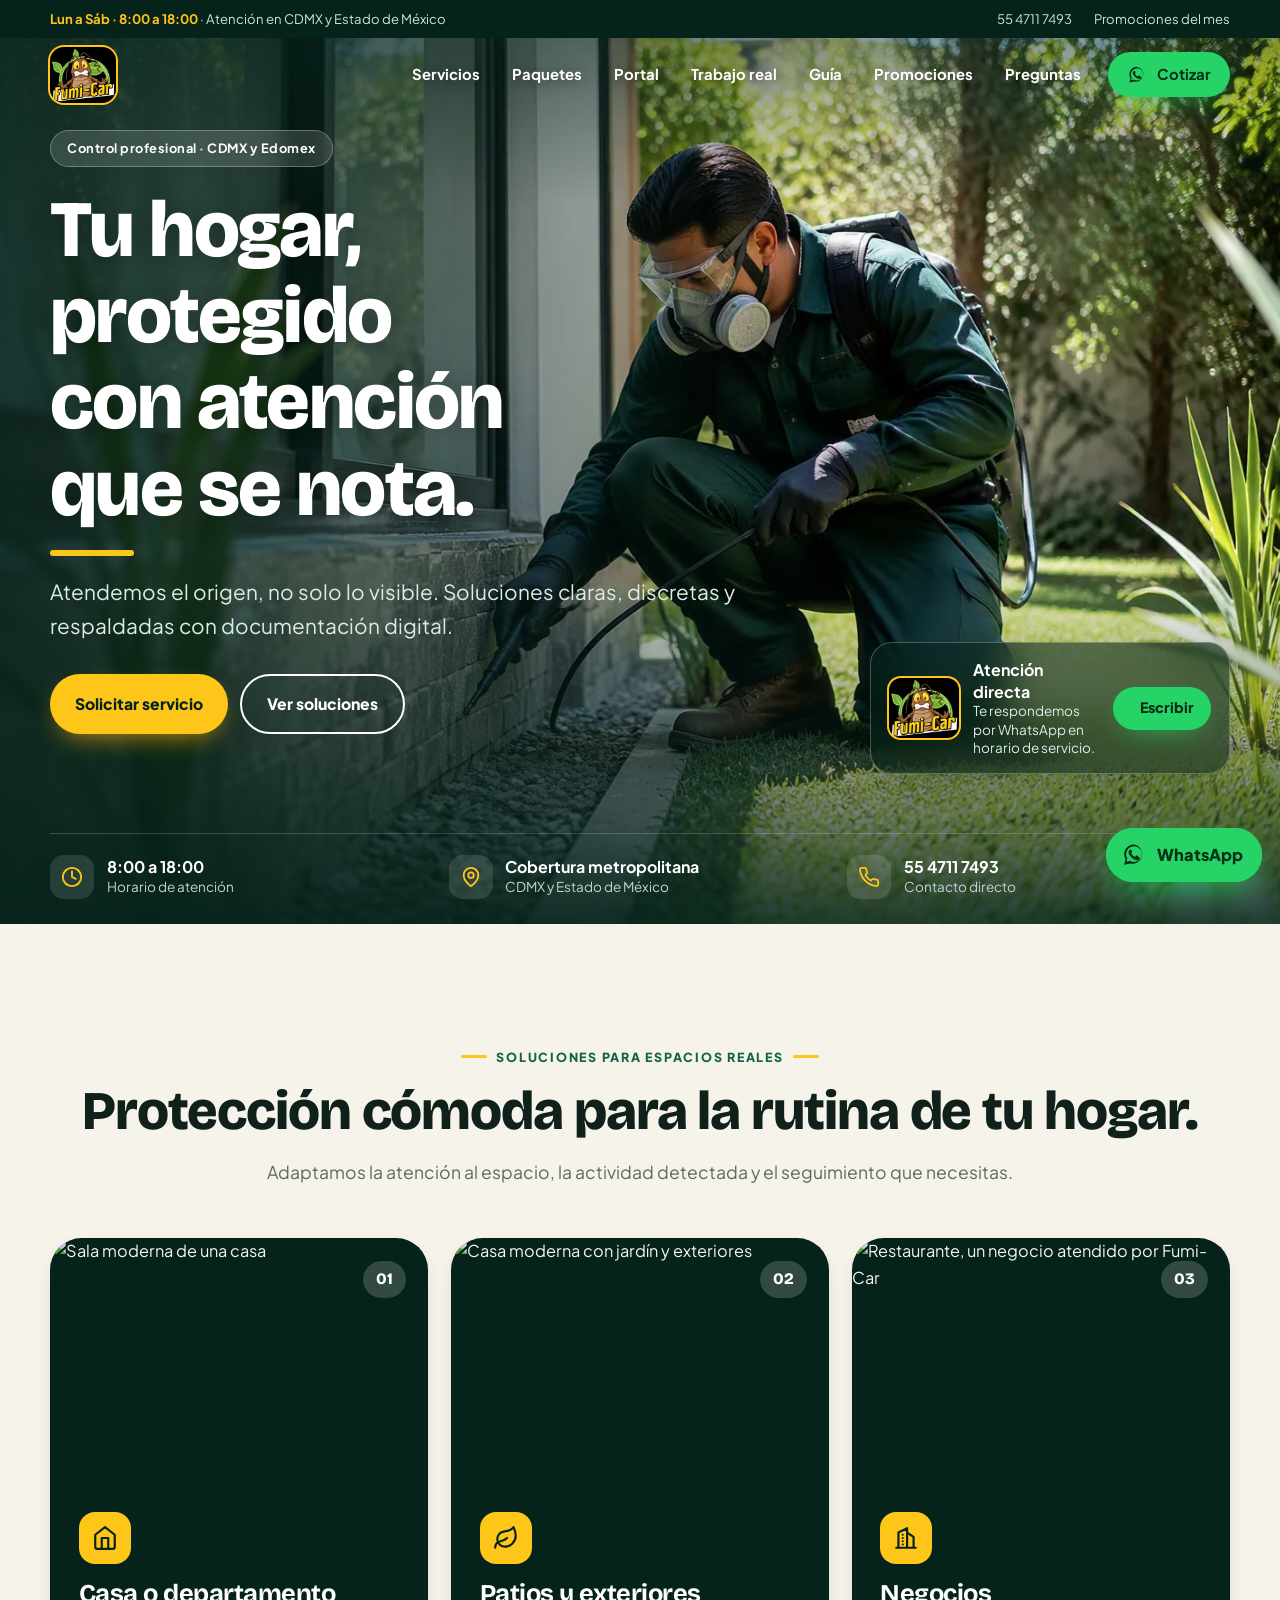
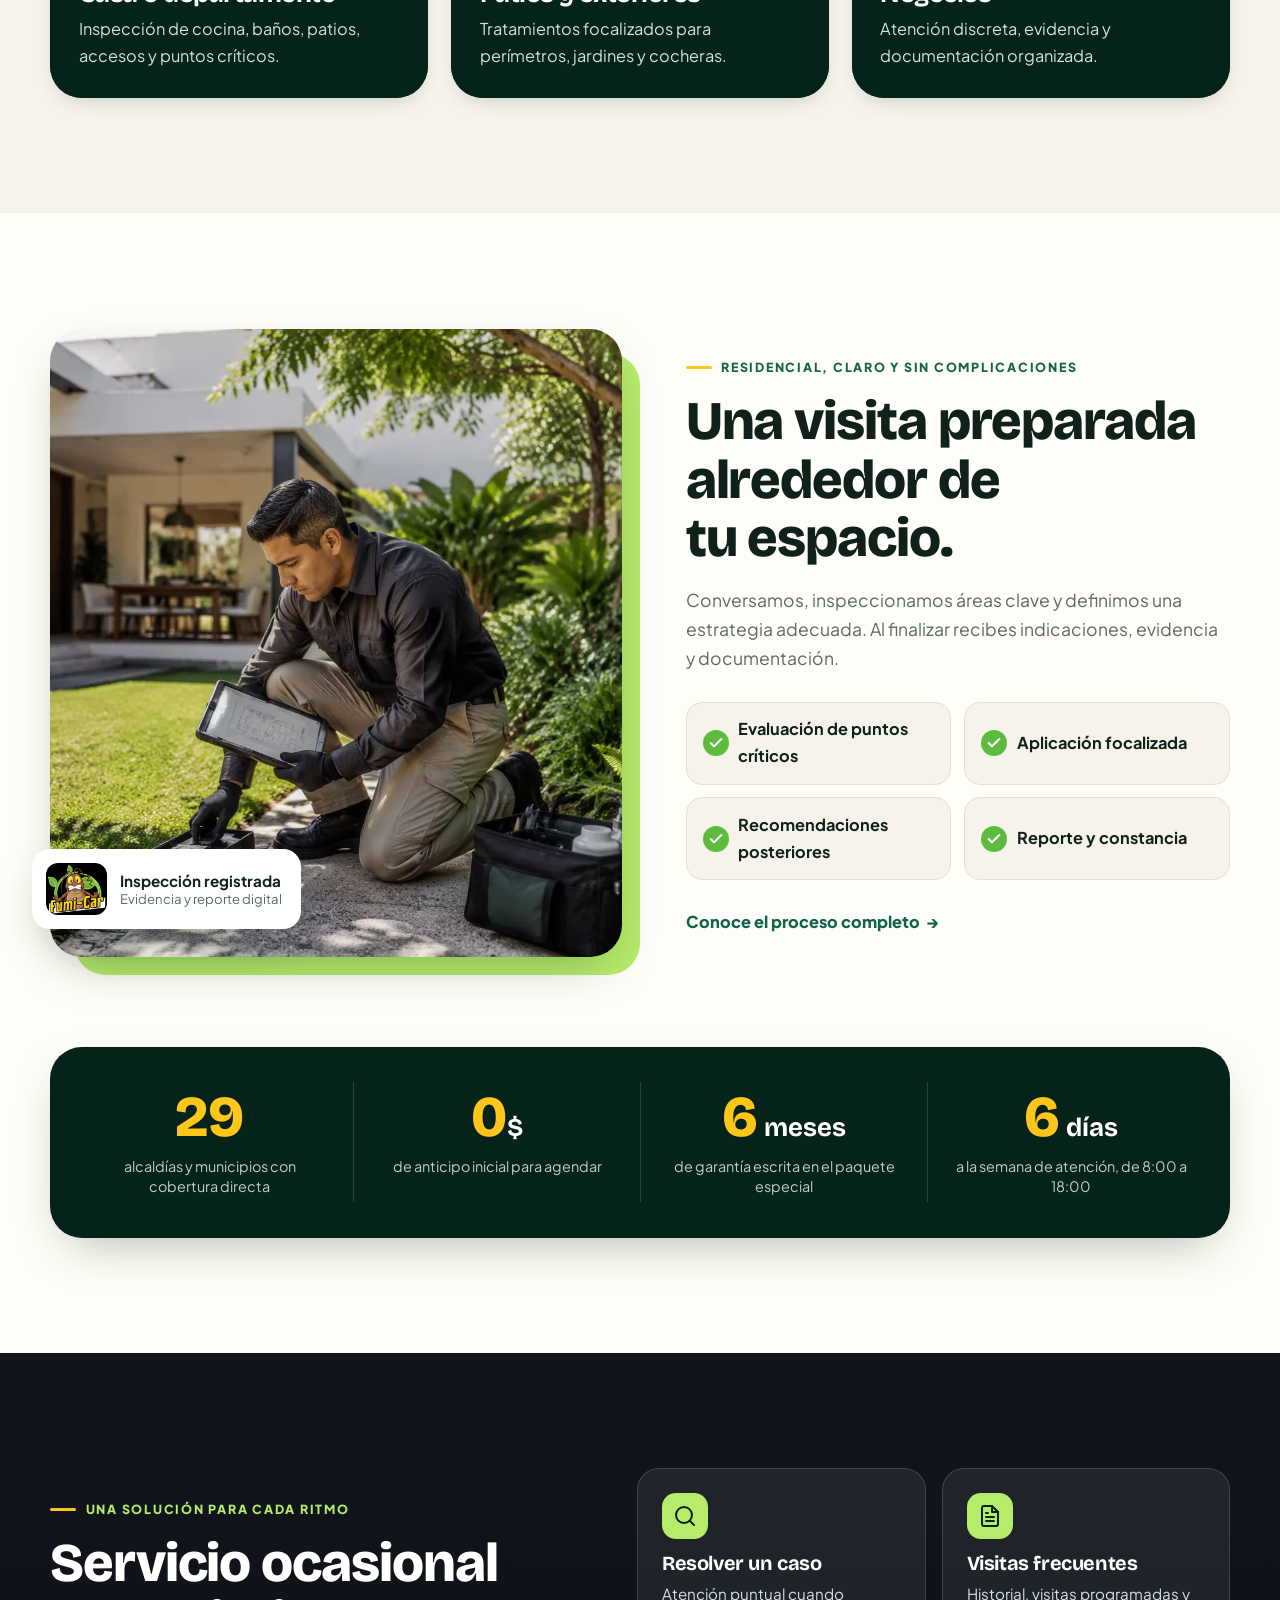
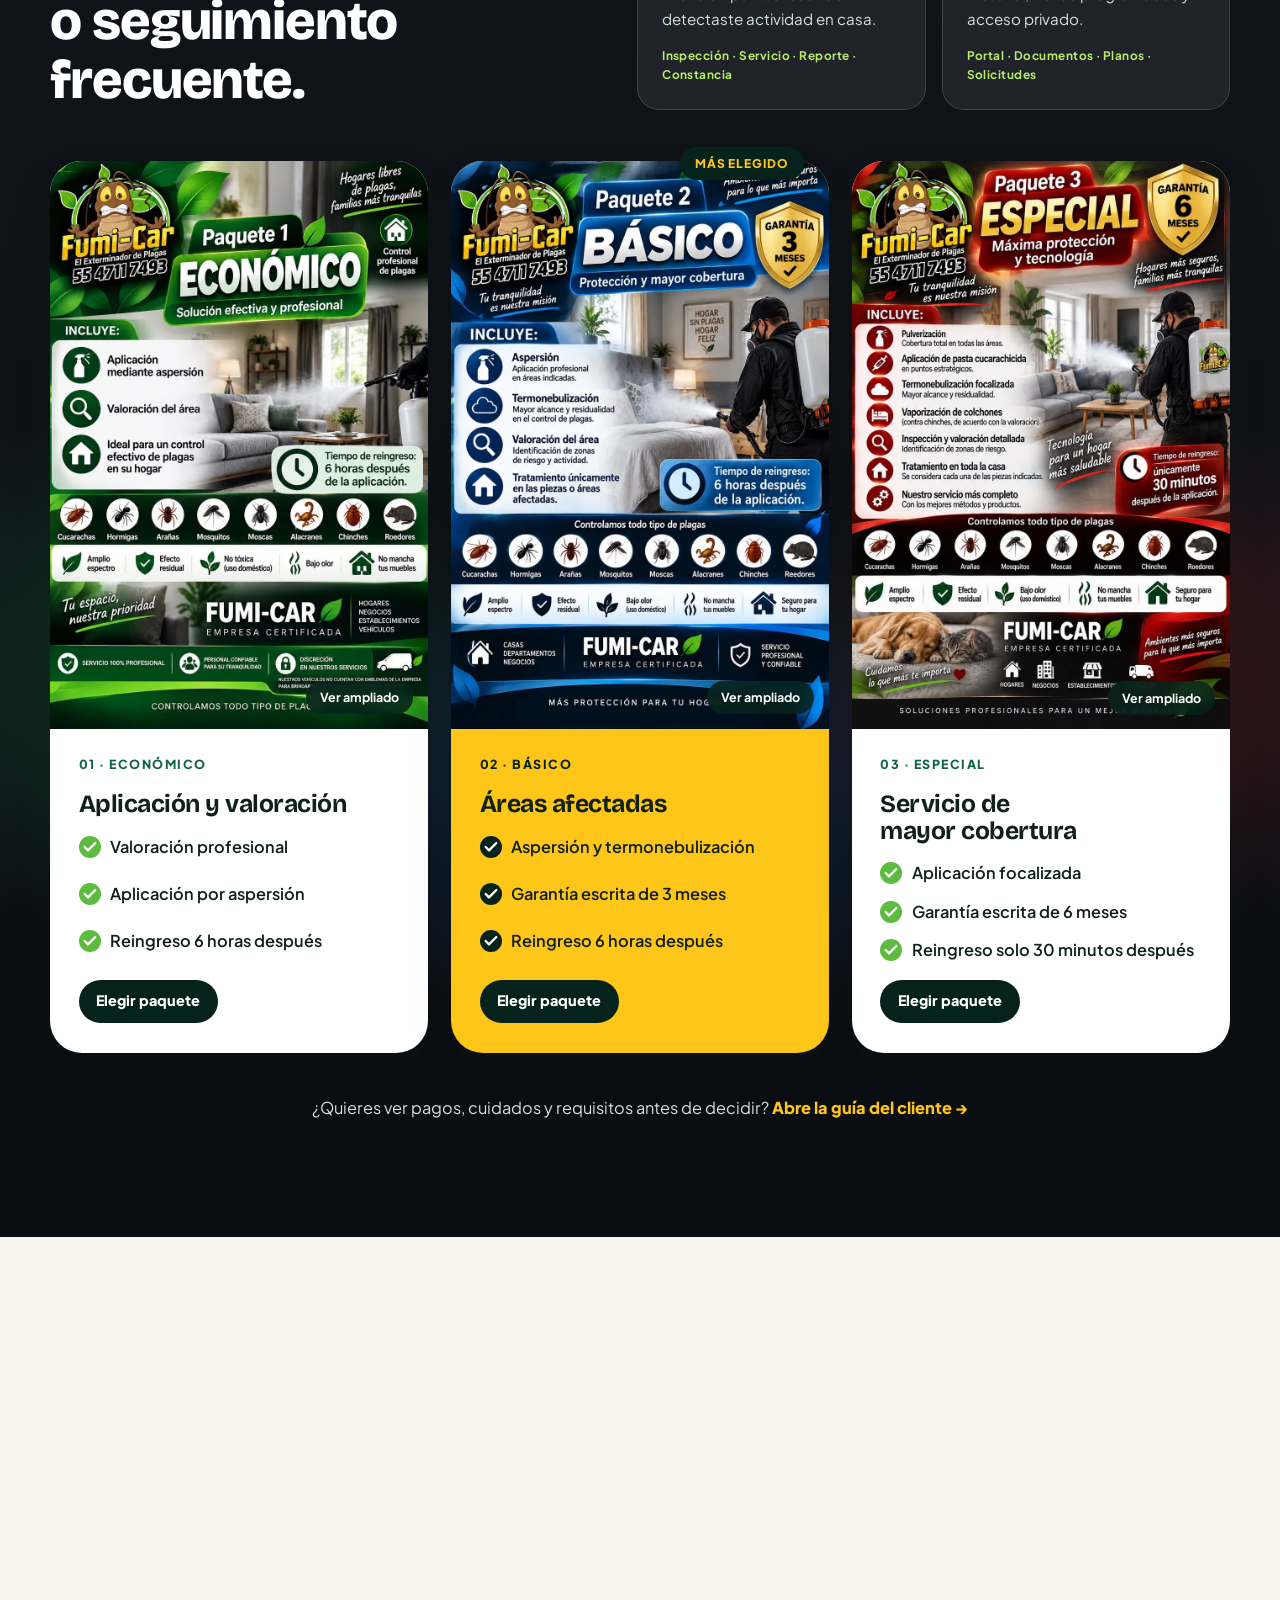
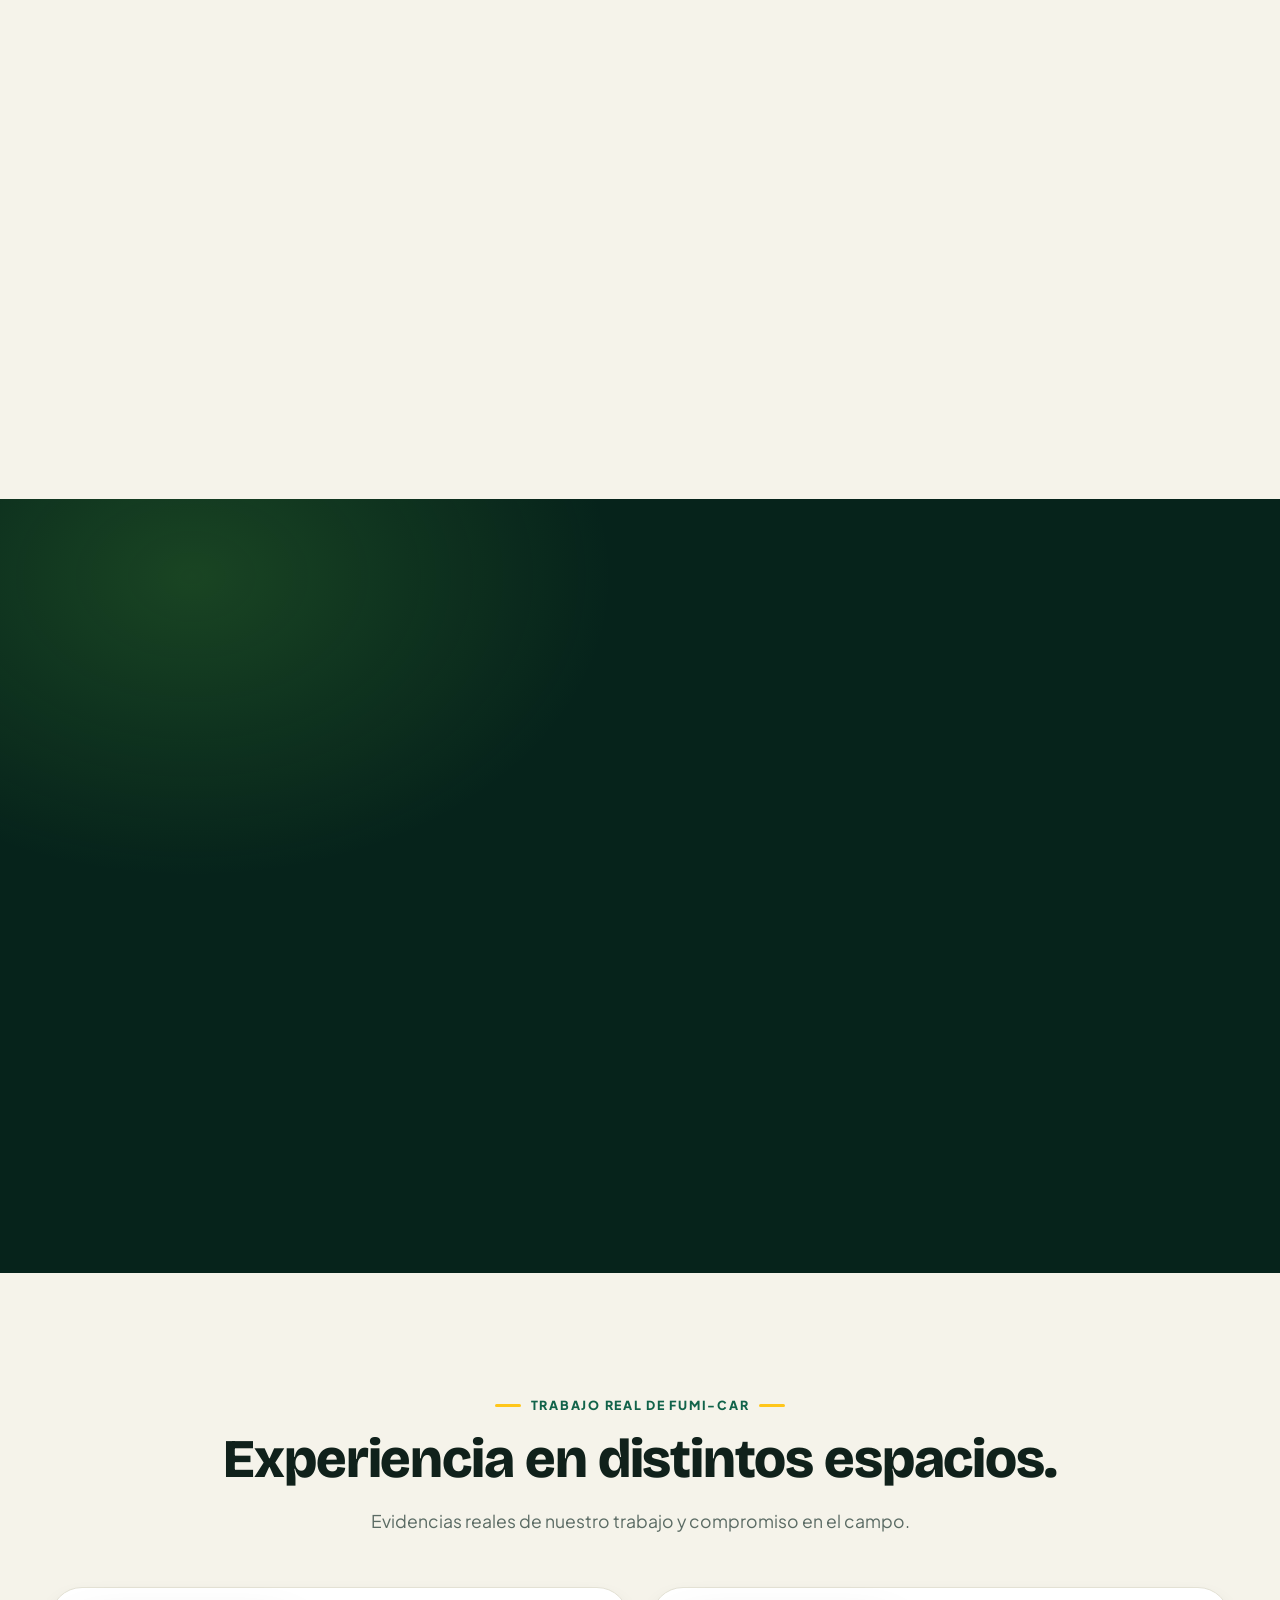
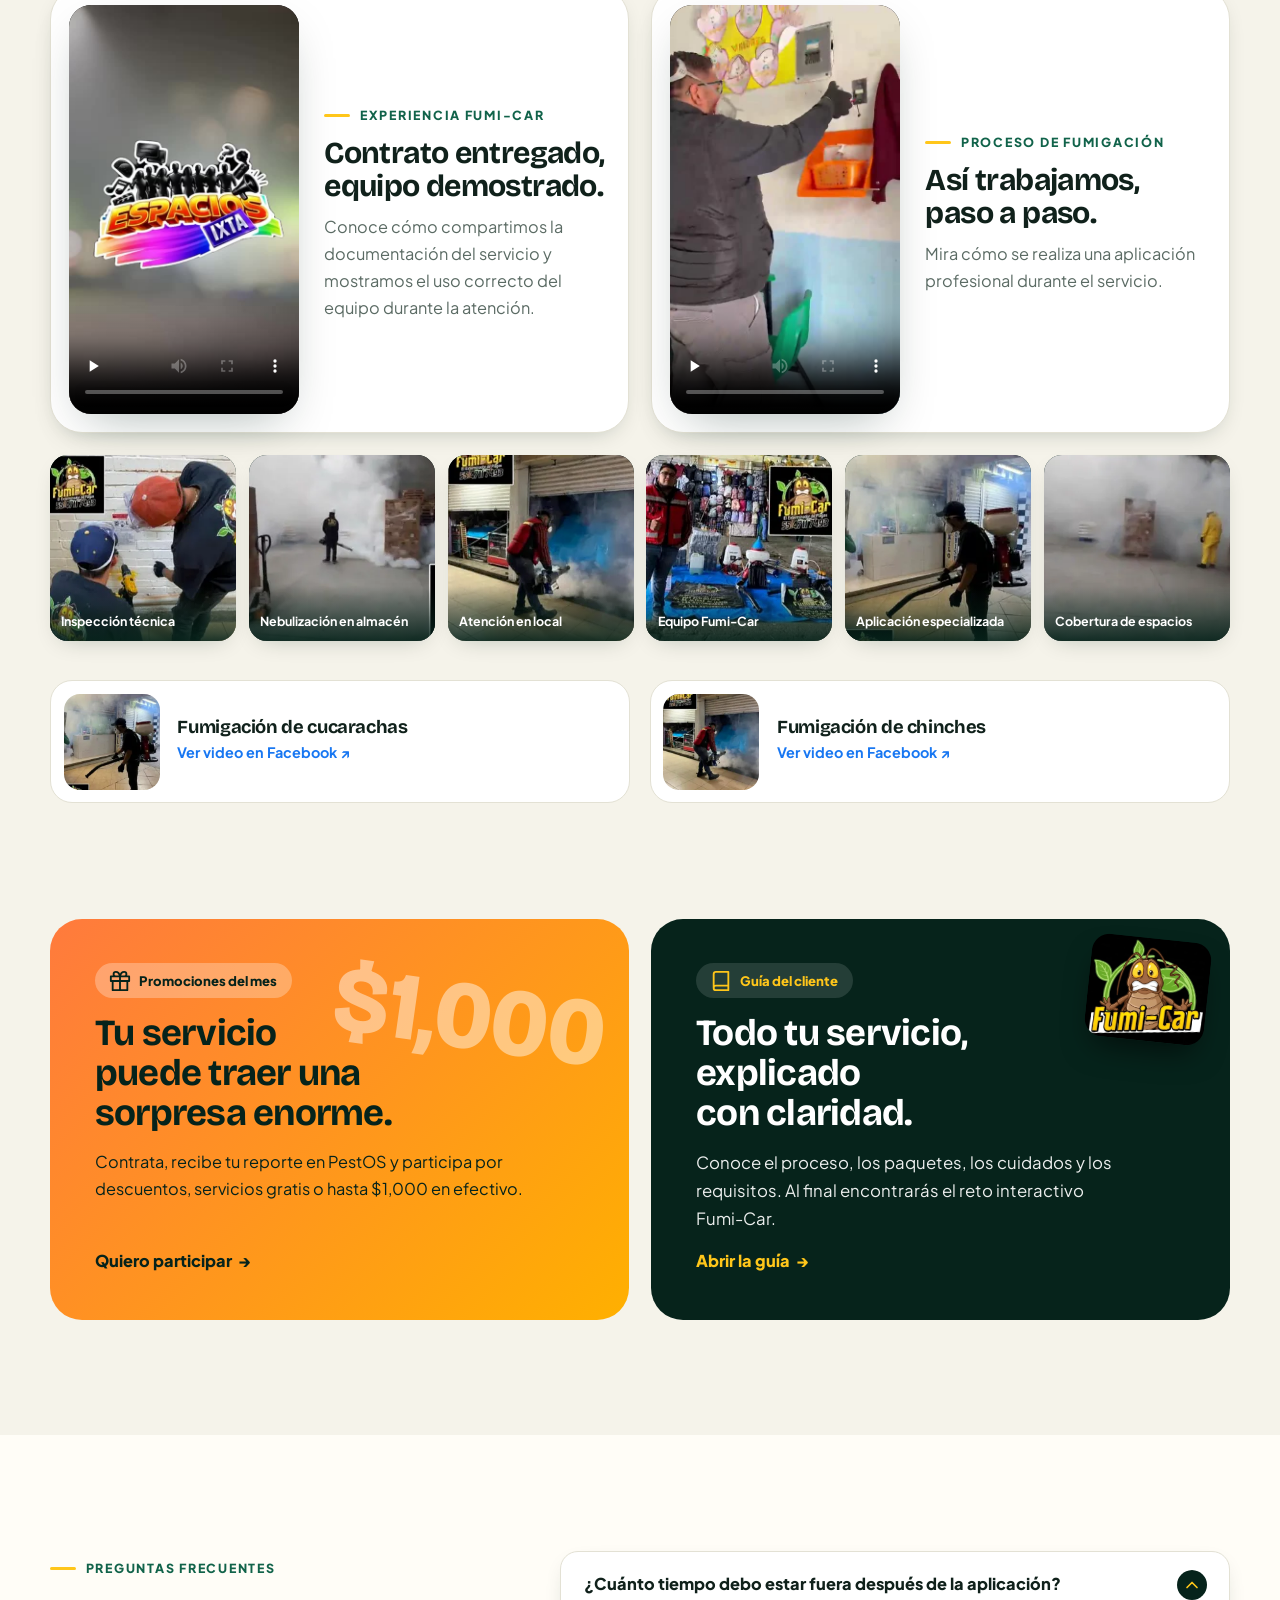
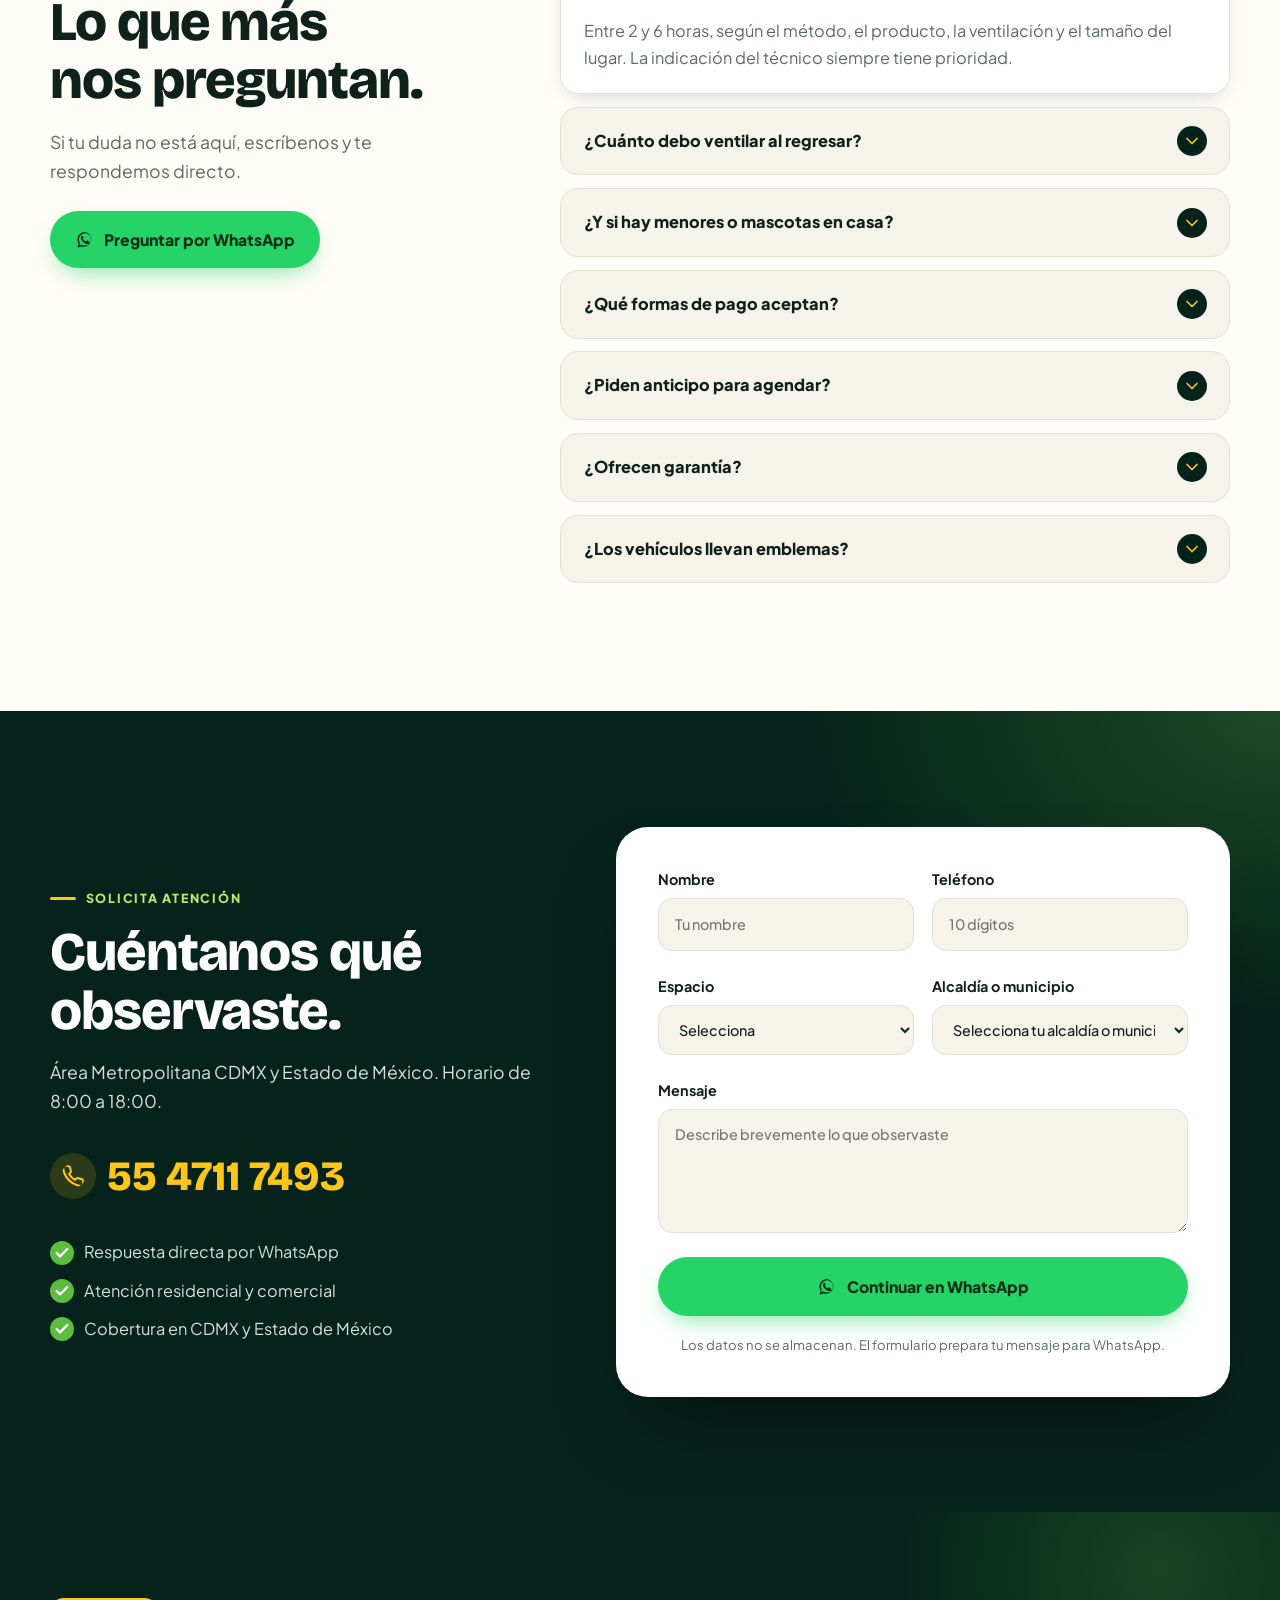
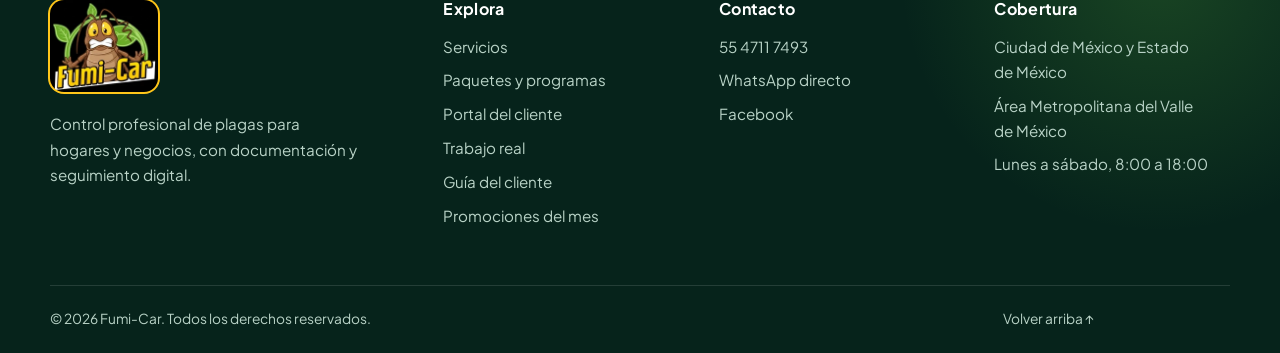
==== commit c2828472: "Fondo oscuro neutro en la sección de paquetes para combinar con los flyers Co-Authored-By: Claude So" ====
--- a/index.html
+++ b/index.html
@@ -41,8 +41,8 @@
     <script>
       document.documentElement.classList.add("js");
     </script>
-    <link rel="stylesheet" href="base.css?v=2026.10.07" />
-    <link rel="stylesheet" href="home.css?v=2026.10.07" />
+    <link rel="stylesheet" href="base.css?v=2026.10.08" />
+    <link rel="stylesheet" href="home.css?v=2026.10.08" />
     <script type="application/ld+json">
       {
         "@context": "https://schema.org",
@@ -681,7 +681,7 @@
       <button type="button" aria-label="Cerrar imagen">×</button>
       <img alt="Trabajo de Fumi-Car" />
     </div>
-    <script src="base.js?v=2026.10.07"></script>
-    <script src="home.js?v=2026.10.07"></script>
+    <script src="base.js?v=2026.10.08"></script>
+    <script src="home.js?v=2026.10.08"></script>
   </body>
 </html>
--- a/home.css
+++ b/home.css
@@ -381,8 +381,10 @@
 /* ---------- paquetes ---------- */
 .packs-sec {
   background:
-    radial-gradient(900px 500px at 90% -10%, rgb(93 187 63 / 0.25), transparent 60%),
-    var(--forest-2);
+    radial-gradient(520px 380px at 12% 62%, rgb(34 160 80 / 0.22), transparent 70%),
+    radial-gradient(520px 380px at 50% 70%, rgb(40 110 230 / 0.22), transparent 70%),
+    radial-gradient(520px 380px at 88% 62%, rgb(220 40 40 / 0.22), transparent 70%),
+    linear-gradient(180deg, #11151b, #0a0d11);
   color: #fff;
 }
 .packs-head {
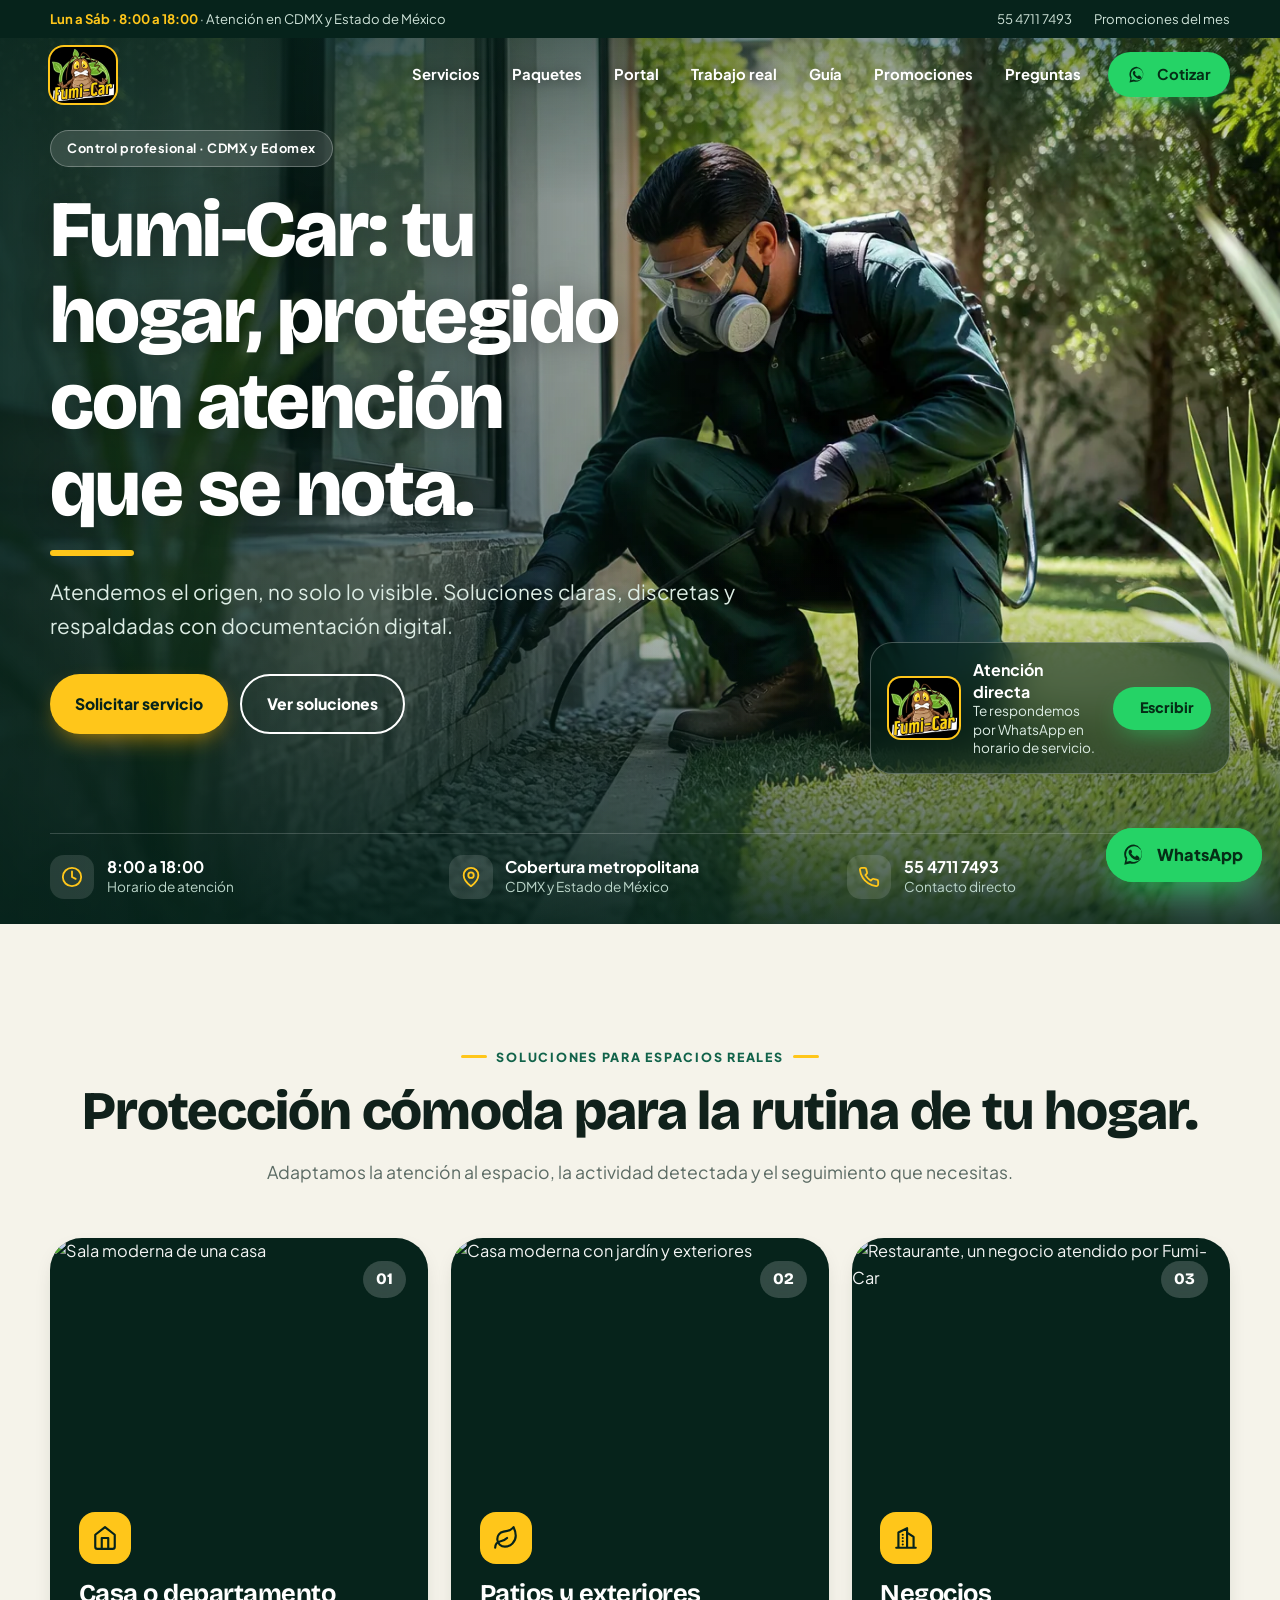
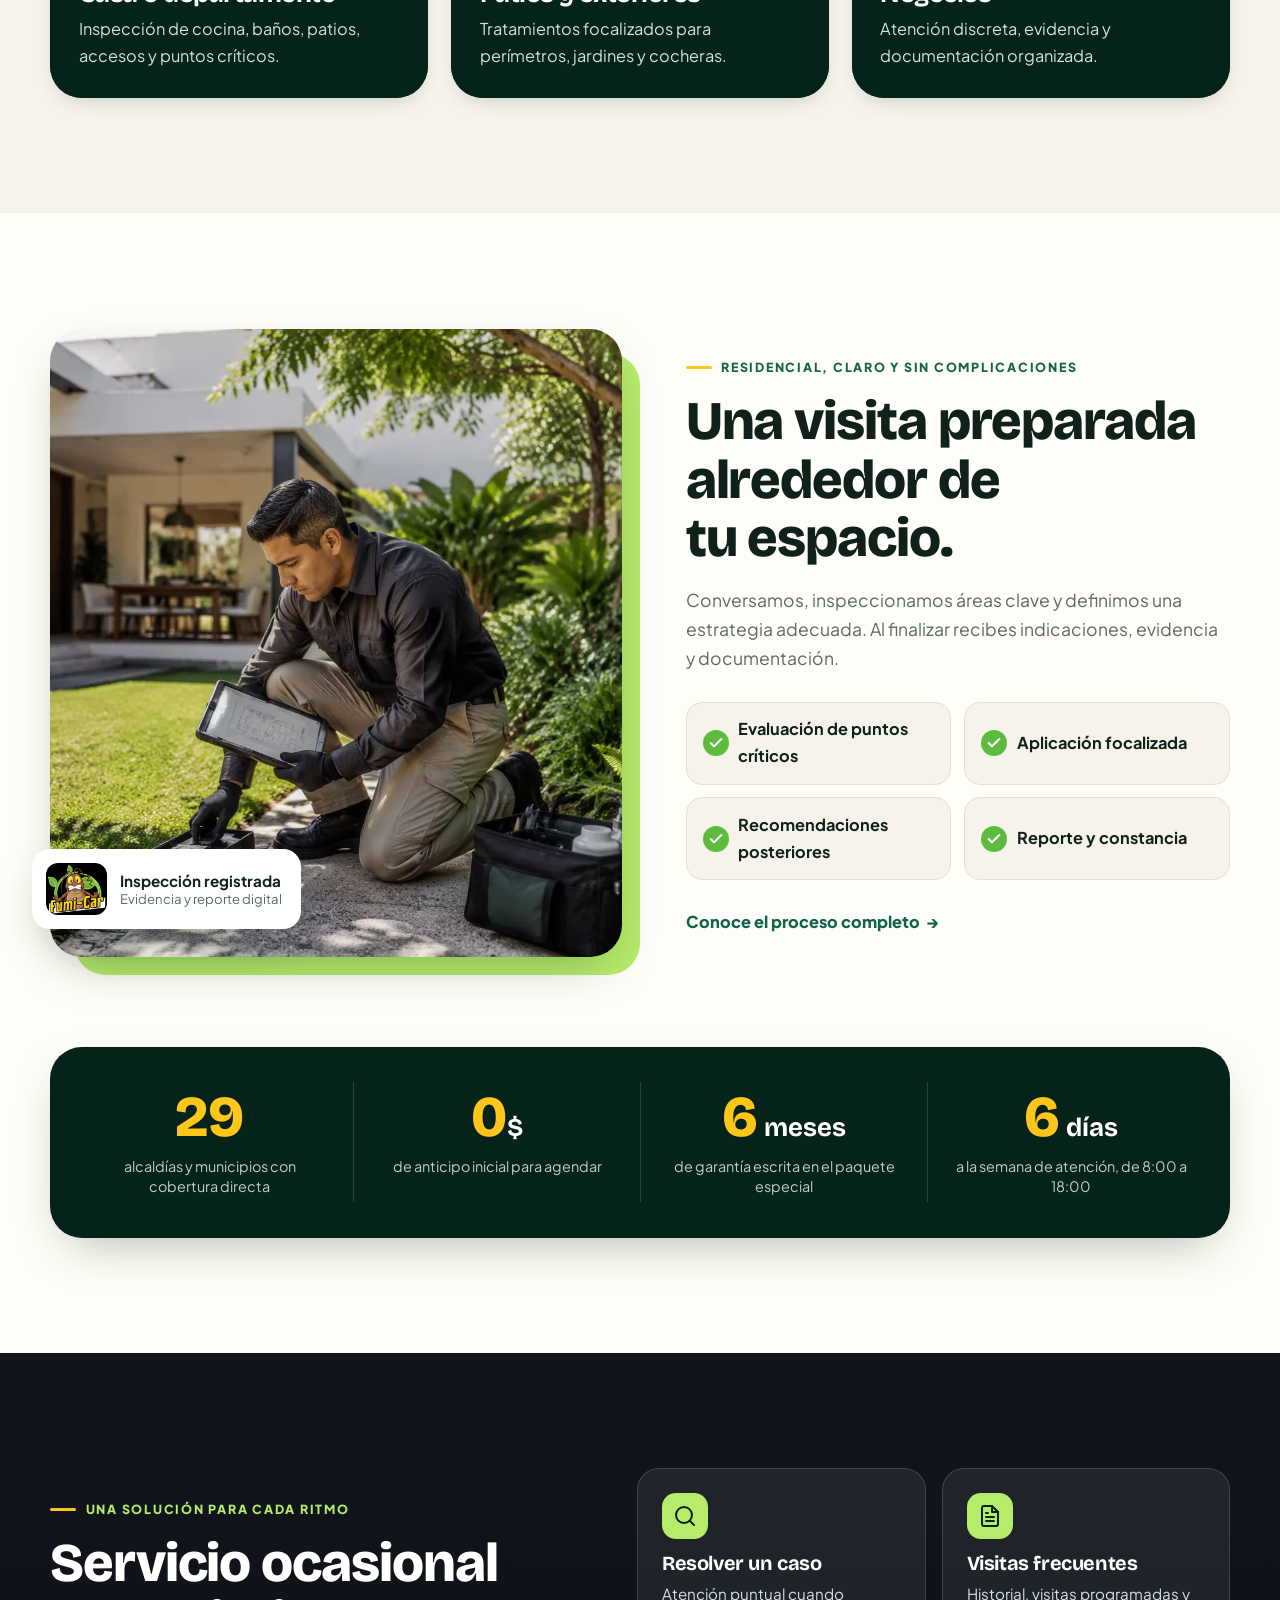
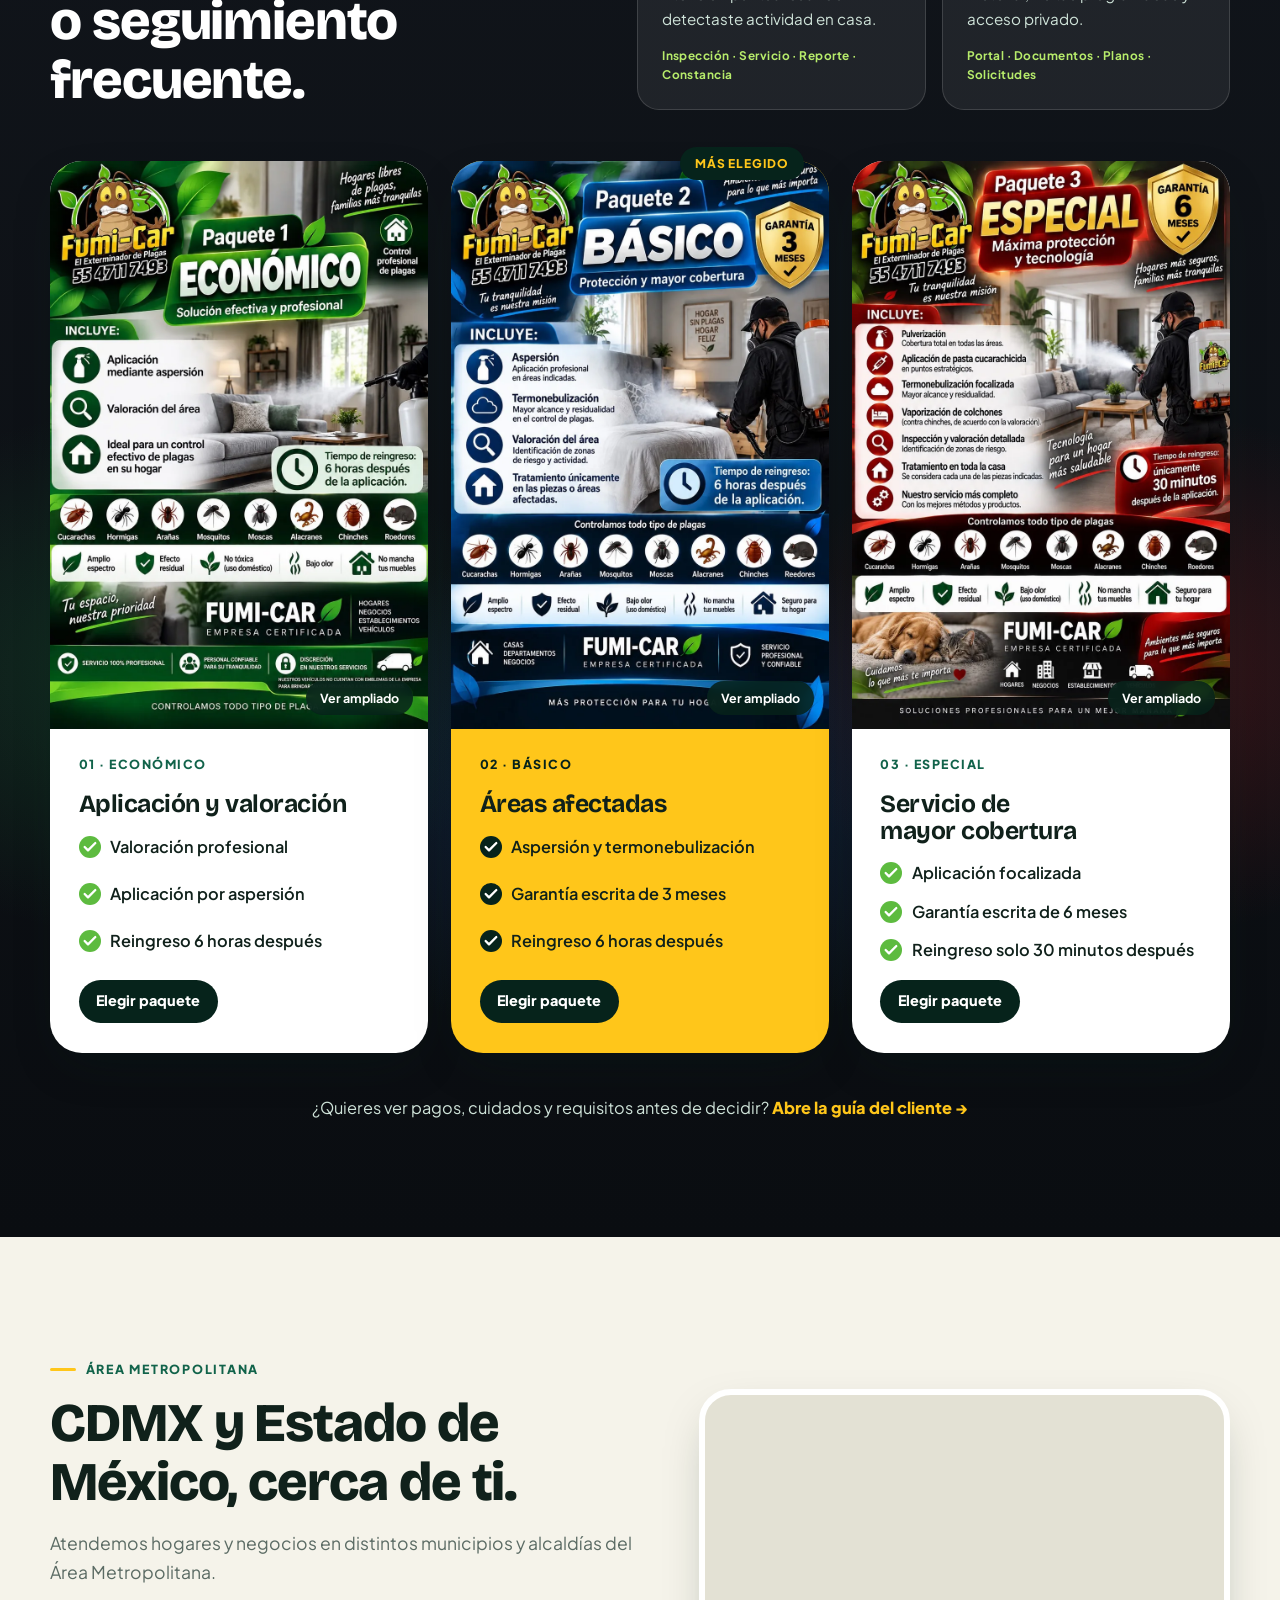
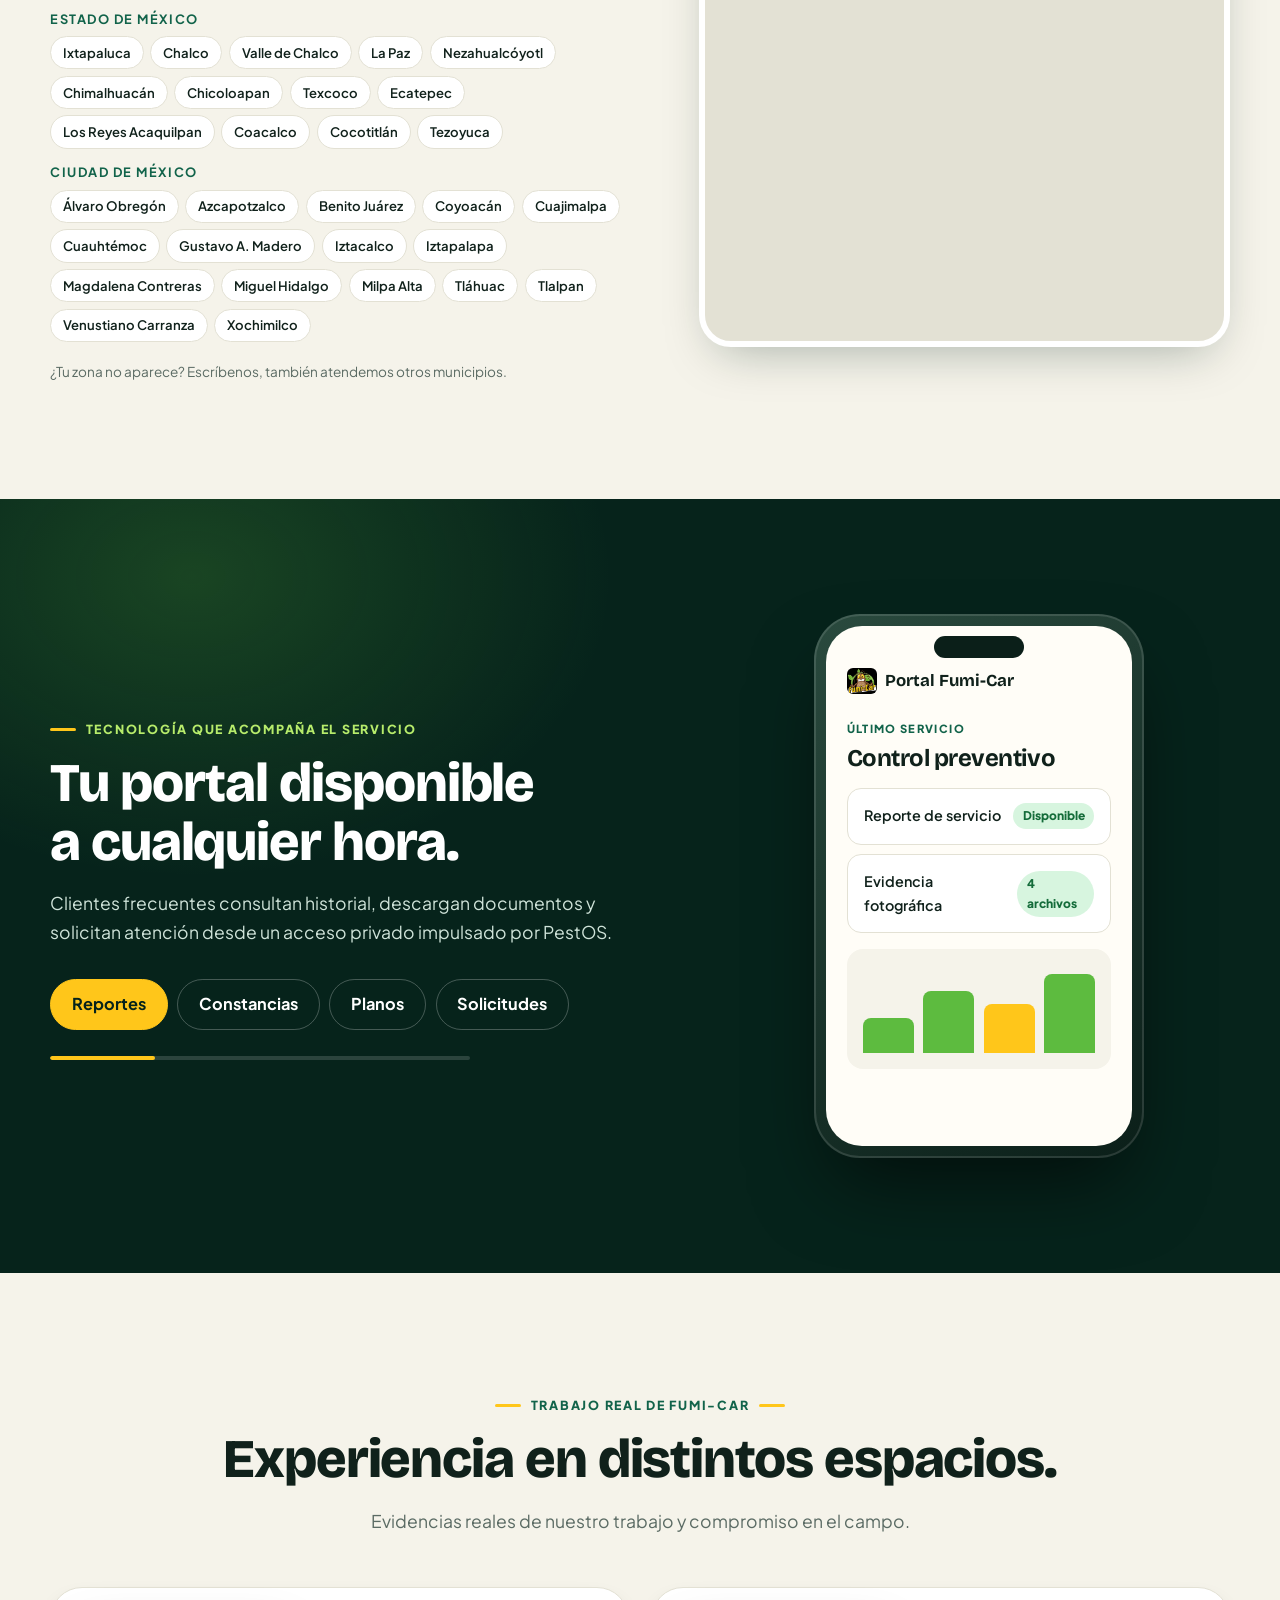
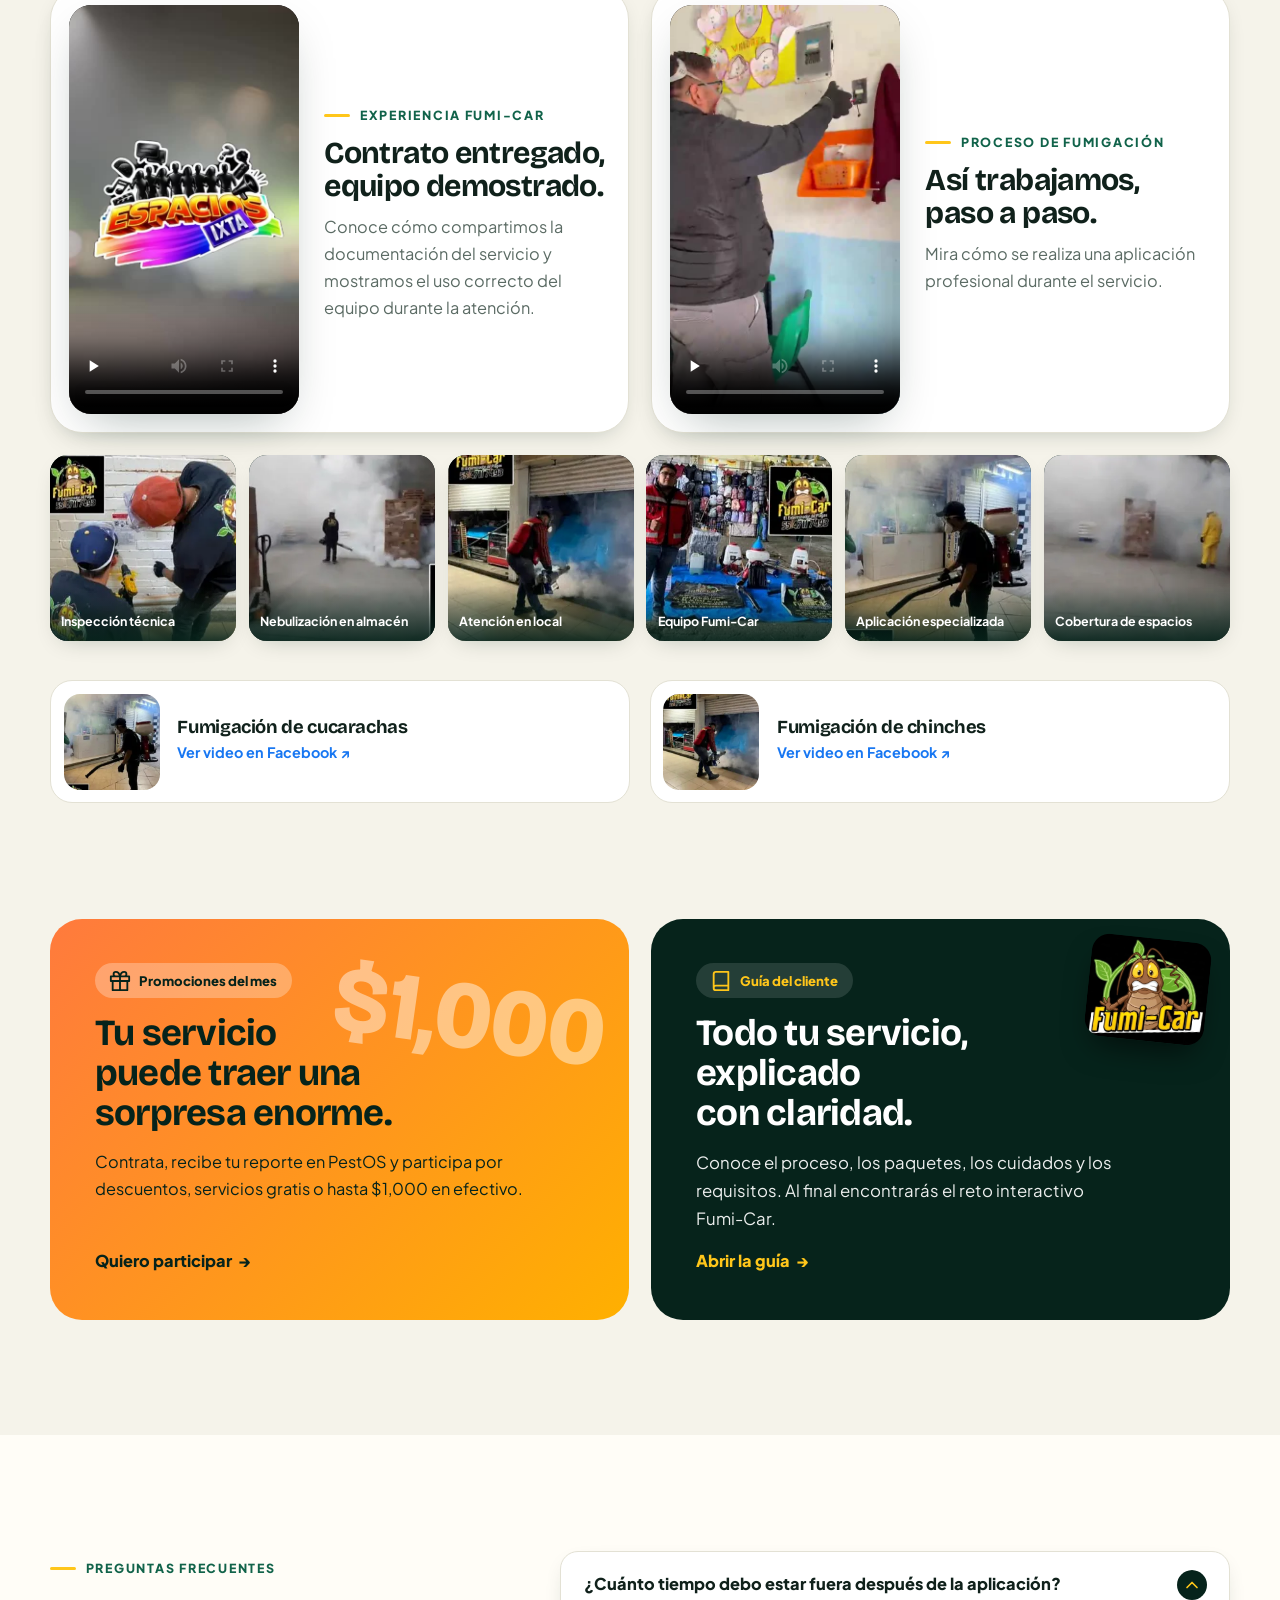
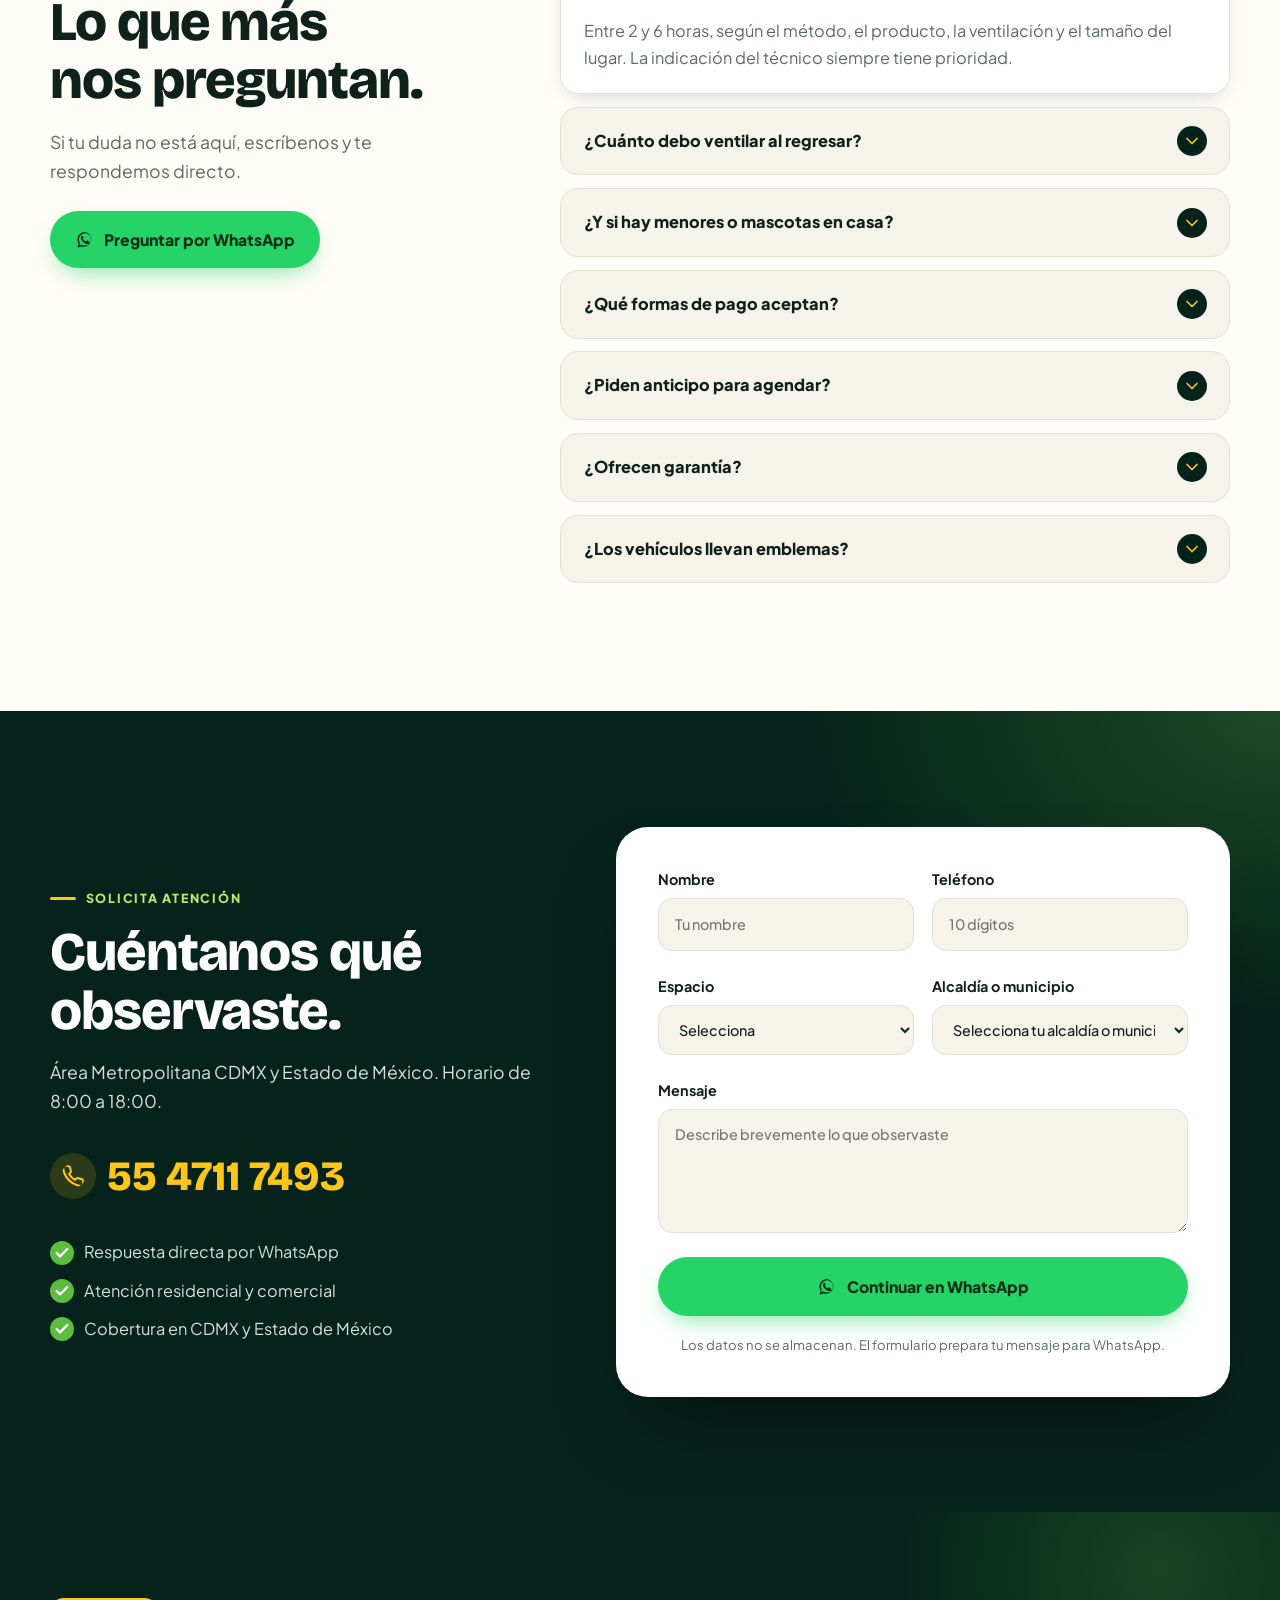
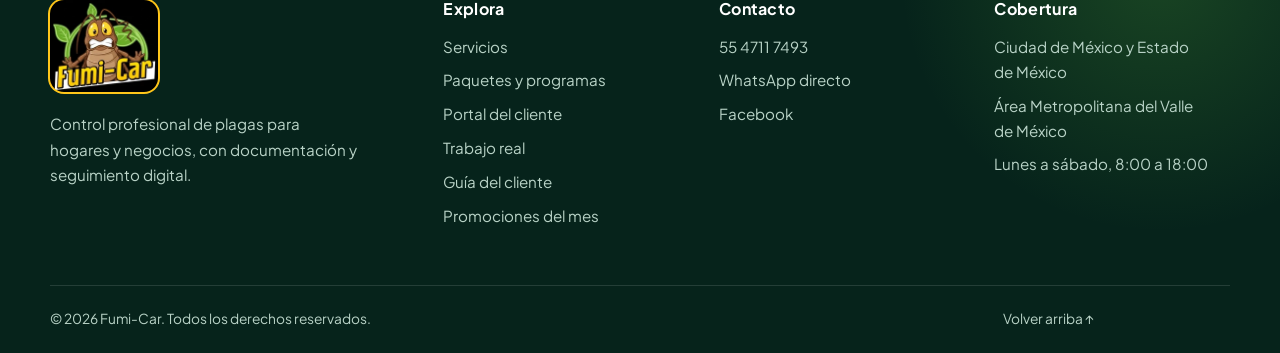
==== commit b6cde0c1: "SEO: título, descripción y datos estructurados con variantes de la marca - Título/H1 con "Fumi-Car" " ====
--- a/index.html
+++ b/index.html
@@ -6,12 +6,14 @@
       name="viewport"
       content="width=device-width,initial-scale=1,viewport-fit=cover"
     />
-    <title>Fumi-Car | Control de plagas en CDMX y Estado de México</title>
+    <title>Fumi-Car | Fumigación y control de plagas en CDMX y Estado de México</title>
     <meta
       name="description"
-      content="Control profesional de plagas para hogares y negocios en CDMX y el Estado de México. Garantía por escrito, reporte y constancia digital, atención discreta. Cotiza por WhatsApp."
+      content="Fumi-Car (Fumicar), el exterminador de plagas: fumigación de cucarachas, chinches y más para hogares y negocios en CDMX y Estado de México. Garantía por escrito y atención discreta. Cotiza por WhatsApp."
     />
     <meta name="theme-color" content="#06231b" />
+    <meta name="robots" content="index,follow,max-image-preview:large" />
+    <meta name="keywords" content="Fumi-Car, Fumicar, Fumi Car, fumigación, control de plagas, exterminador de plagas, CDMX, Estado de México" />
     <link rel="canonical" href="https://fumi-car.com/" />
     <meta property="og:type" content="website" />
     <meta property="og:site_name" content="Fumi-Car" />
@@ -19,7 +21,7 @@
     <meta property="og:url" content="https://fumi-car.com/" />
     <meta
       property="og:title"
-      content="Fumi-Car | Control profesional de plagas"
+      content="Fumi-Car | Fumigación y control de plagas en CDMX y Edomex"
     />
     <meta
       property="og:description"
@@ -41,21 +43,33 @@
     <script>
       document.documentElement.classList.add("js");
     </script>
-    <link rel="stylesheet" href="base.css?v=2026.10.08" />
-    <link rel="stylesheet" href="home.css?v=2026.10.08" />
+    <link rel="stylesheet" href="base.css?v=2026.10.09" />
+    <link rel="stylesheet" href="home.css?v=2026.10.09" />
     <script type="application/ld+json">
       {
         "@context": "https://schema.org",
         "@graph": [
           {
+            "@type": "WebSite",
+            "@id": "https://fumi-car.com/#sitio",
+            "url": "https://fumi-car.com/",
+            "name": "Fumi-Car",
+            "alternateName": ["Fumicar", "Fumi Car", "Fumi-Car El Exterminador de Plagas"],
+            "inLanguage": "es-MX",
+            "publisher": { "@id": "https://fumi-car.com/#negocio" }
+          },
+          {
             "@type": ["LocalBusiness", "PestControlService"],
             "@id": "https://fumi-car.com/#negocio",
             "name": "Fumi-Car",
+            "alternateName": ["Fumicar", "Fumi Car", "Fumi-Car El Exterminador de Plagas"],
+            "slogan": "El Exterminador de Plagas",
             "url": "https://fumi-car.com/",
             "image": "https://fumi-car.com/assets/images/og-cover.jpg",
             "logo": "https://fumi-car.com/assets/images/logo-fumicar.webp",
             "description": "Control profesional de plagas para hogares y negocios con garantía por escrito, reporte y constancia digital.",
             "telephone": "+525547117493",
+            "serviceType": ["Fumigación", "Control de plagas", "Control de cucarachas", "Control de chinches"],
             "areaServed": [
               { "@type": "AdministrativeArea", "name": "Ciudad de México" },
               { "@type": "AdministrativeArea", "name": "Estado de México" }
@@ -194,7 +208,7 @@
         <div class="hero-shade"></div>
         <div class="hero-copy wrap">
           <span class="pill">Control profesional · CDMX y Edomex</span>
-          <h1>Tu hogar, protegido con atención que se nota.</h1>
+          <h1>Fumi-Car: tu hogar, protegido con atención que se nota.</h1>
           <p>Atendemos el origen, no solo lo visible. Soluciones claras, discretas y respaldadas con documentación digital.</p>
           <div class="hero-actions">
             <a class="btn" href="#contacto">Solicitar servicio</a>
@@ -681,7 +695,7 @@
       <button type="button" aria-label="Cerrar imagen">×</button>
       <img alt="Trabajo de Fumi-Car" />
     </div>
-    <script src="base.js?v=2026.10.08"></script>
-    <script src="home.js?v=2026.10.08"></script>
+    <script src="base.js?v=2026.10.09"></script>
+    <script src="home.js?v=2026.10.09"></script>
   </body>
 </html>
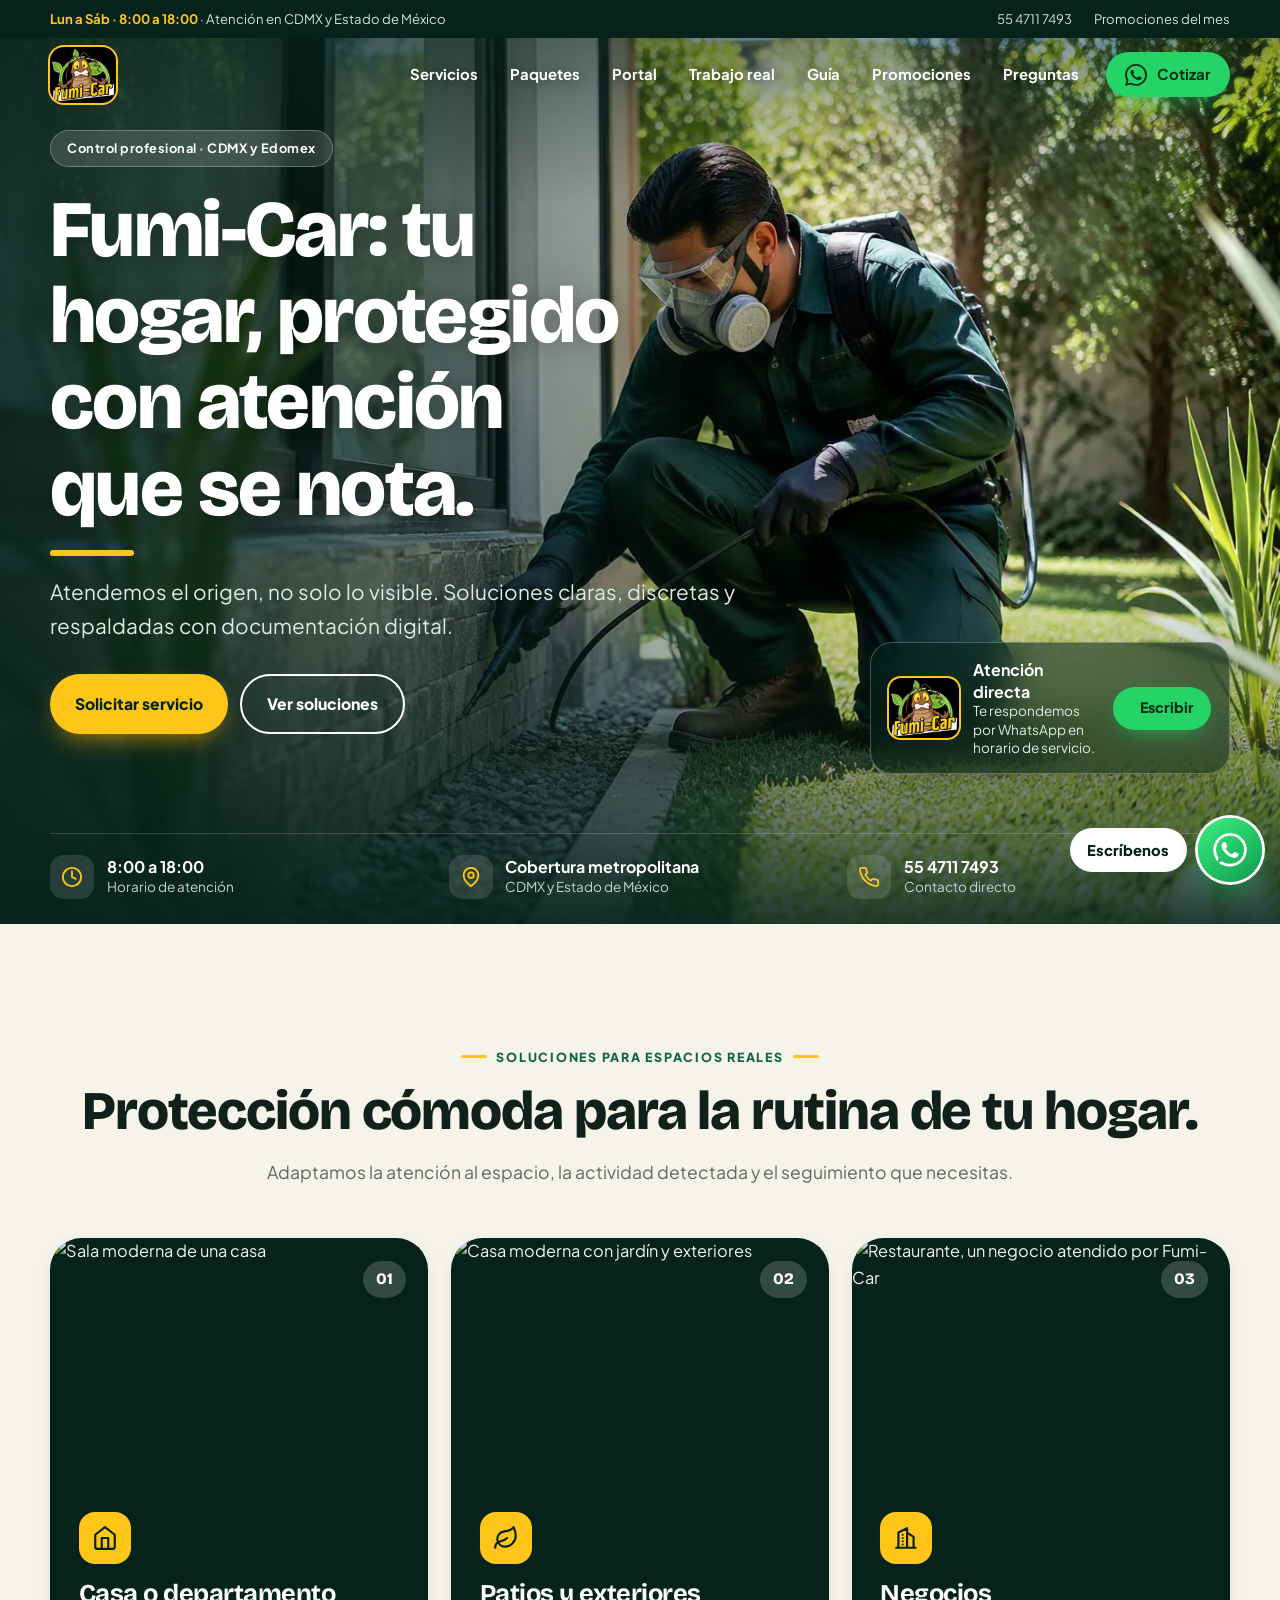
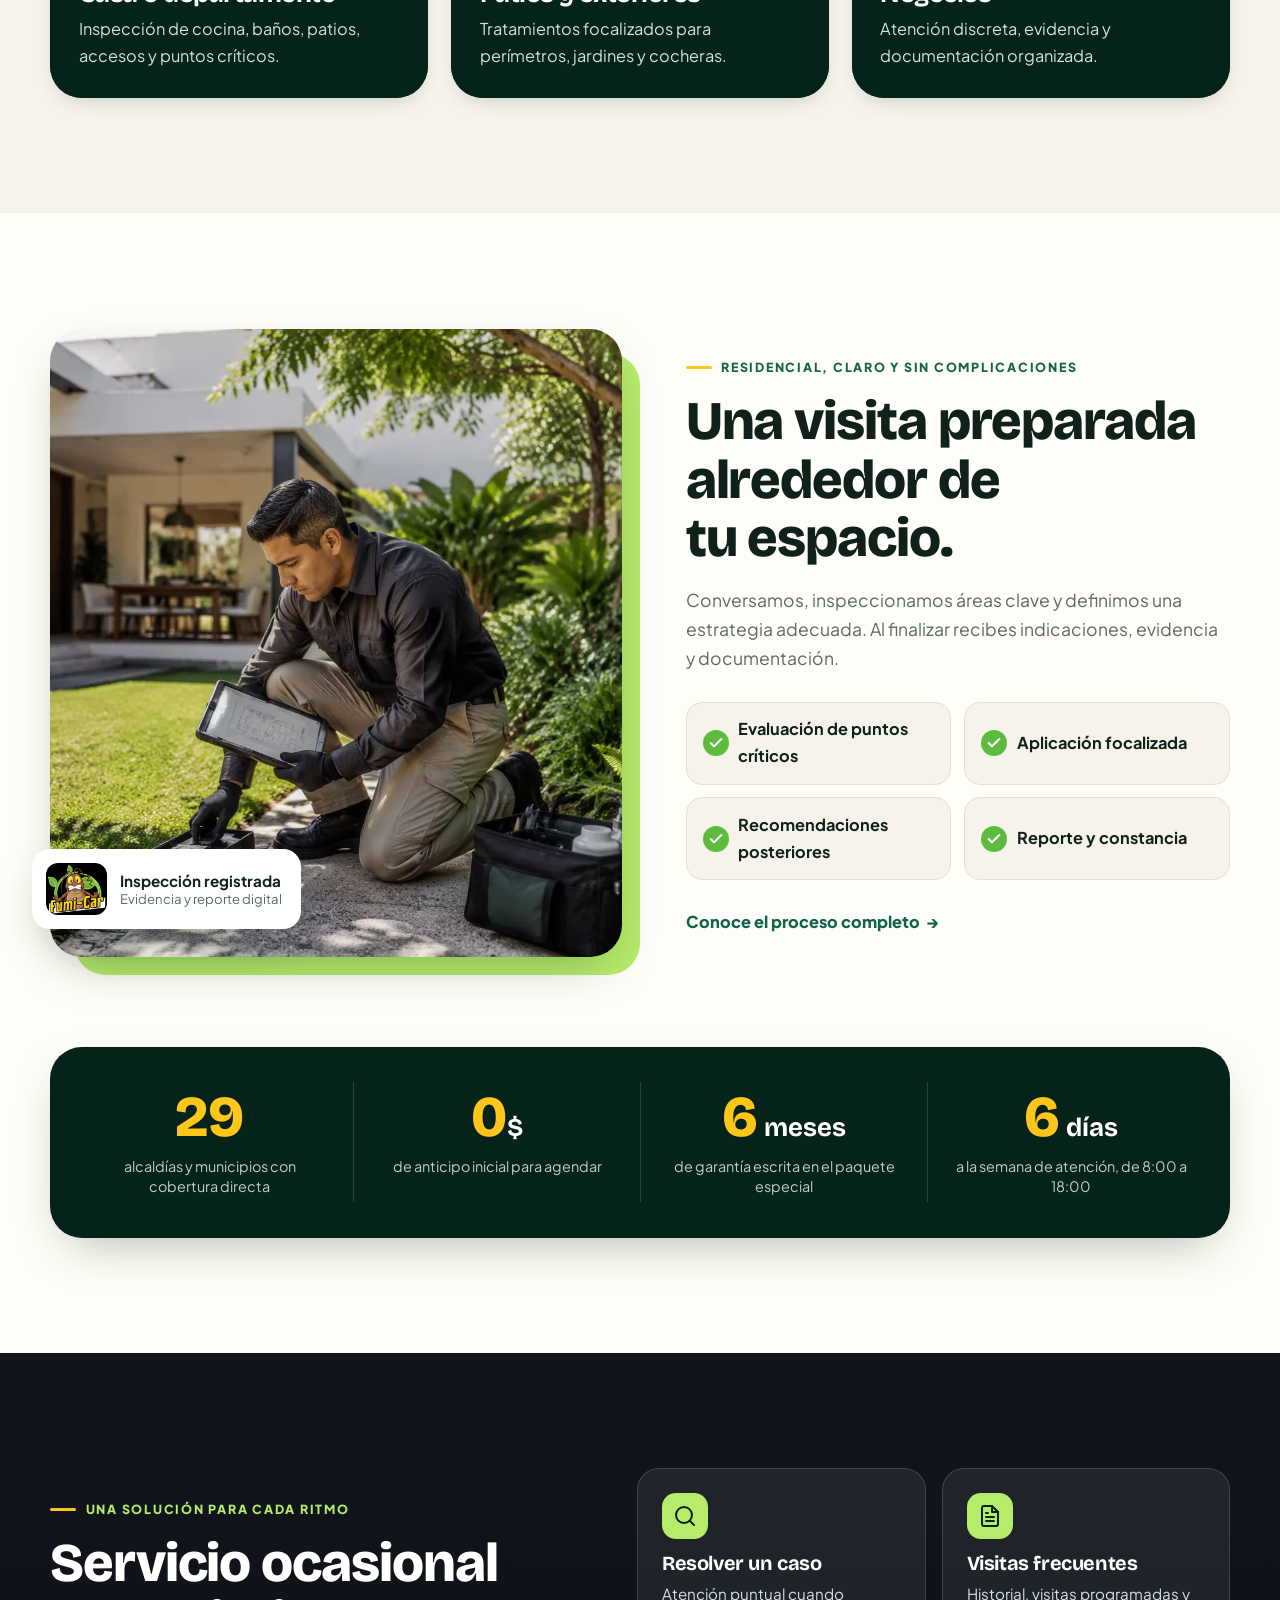
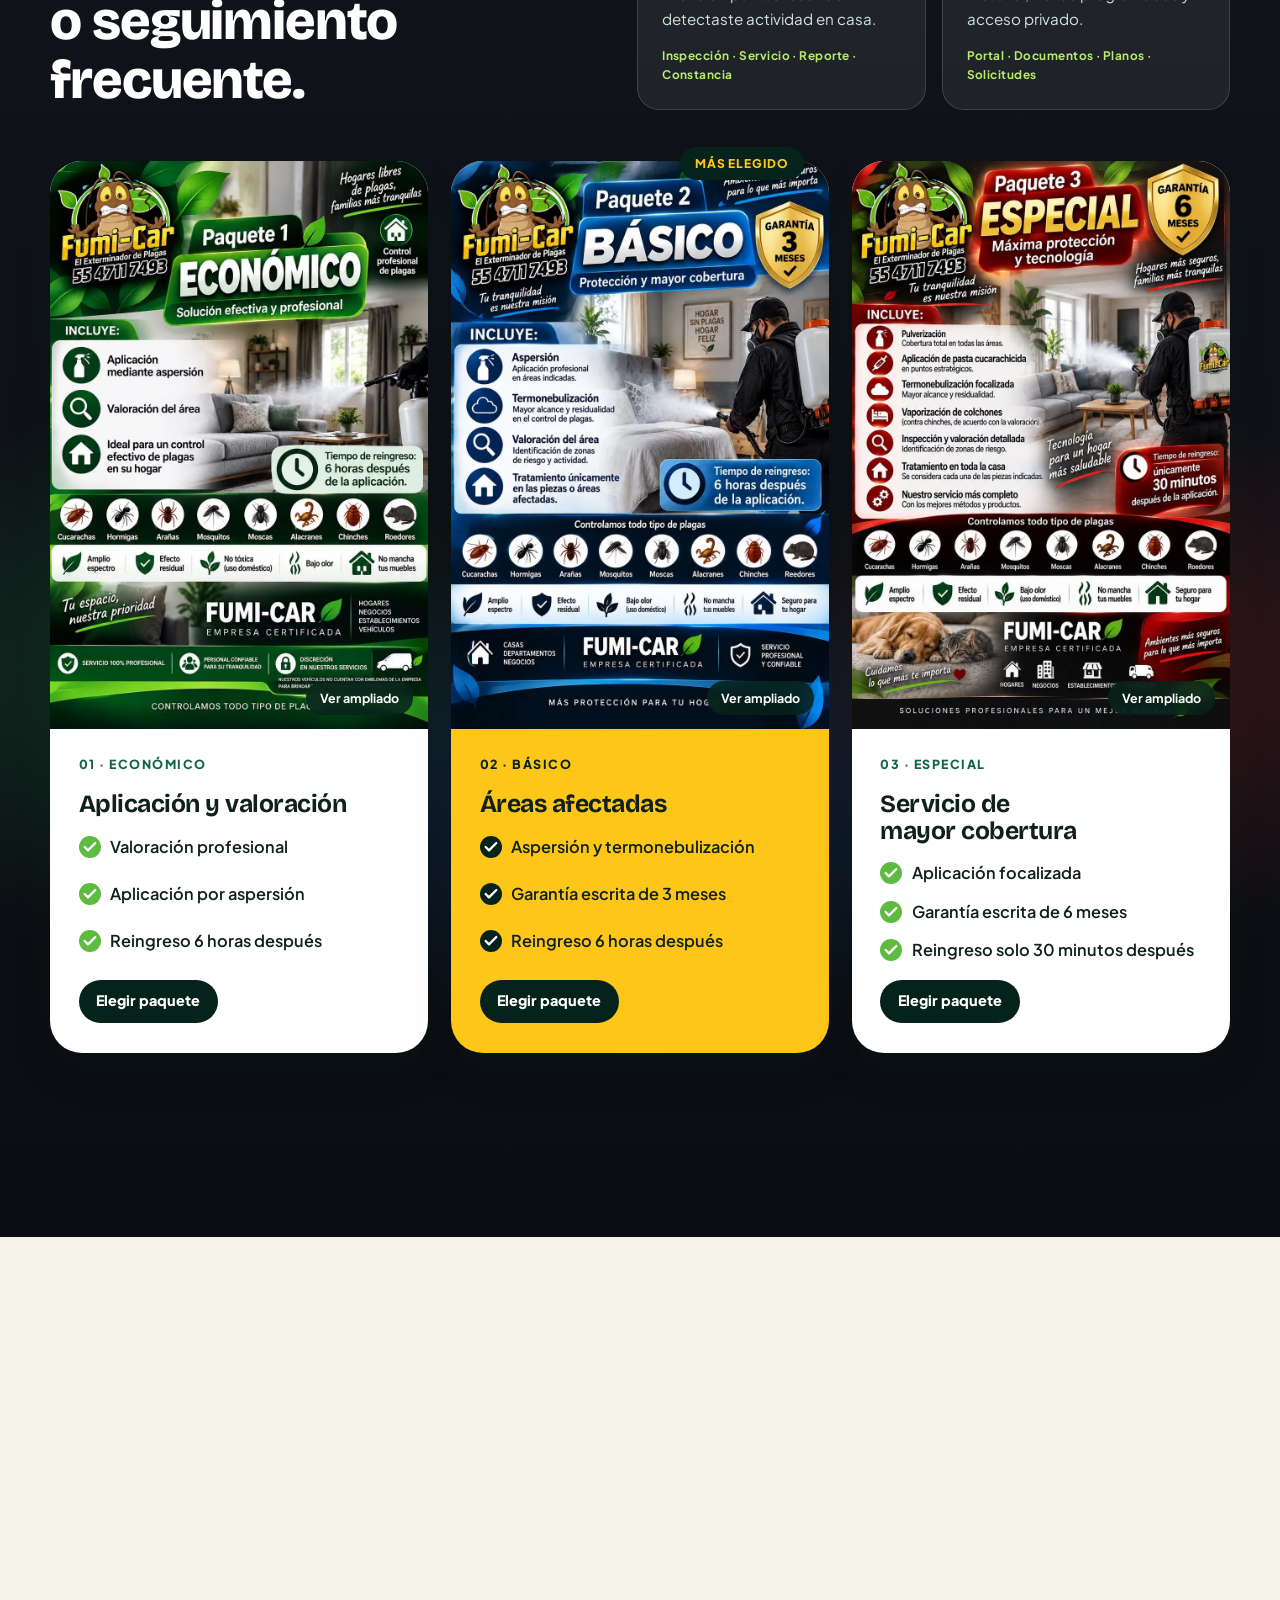
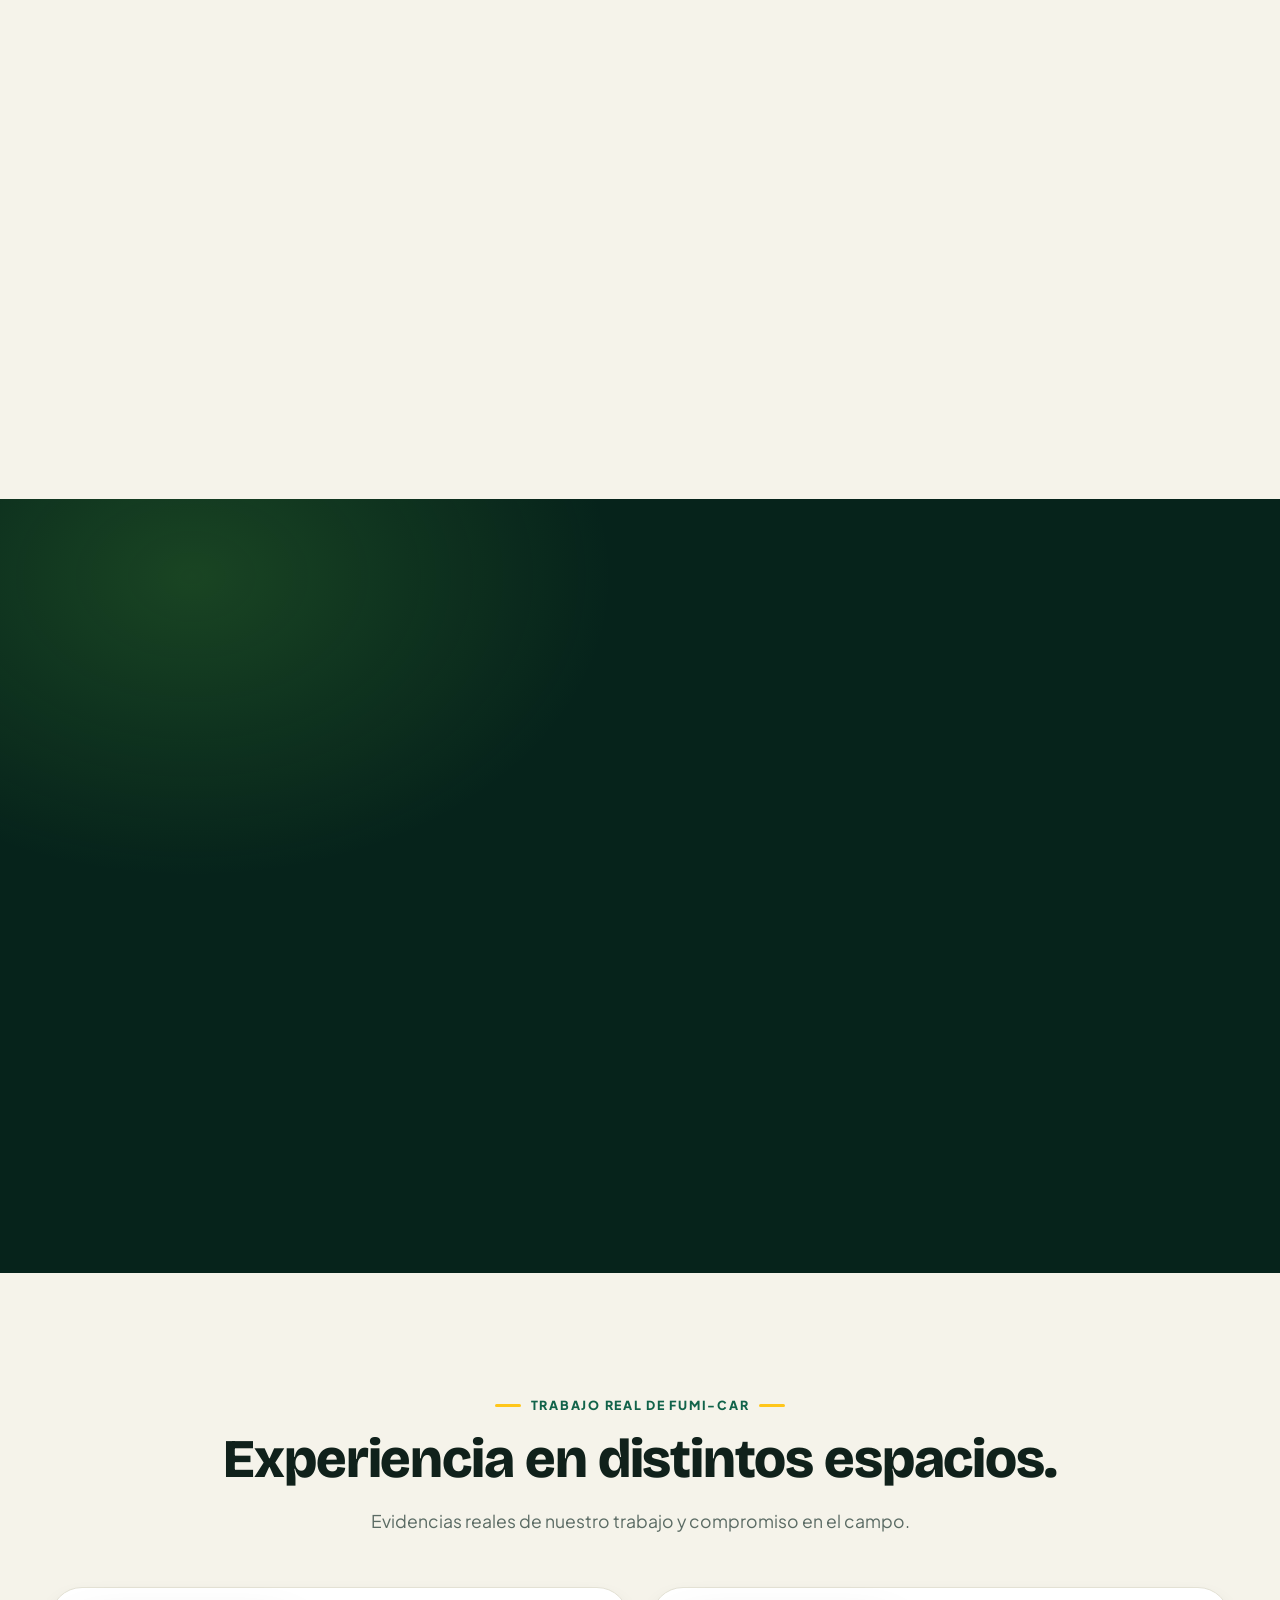
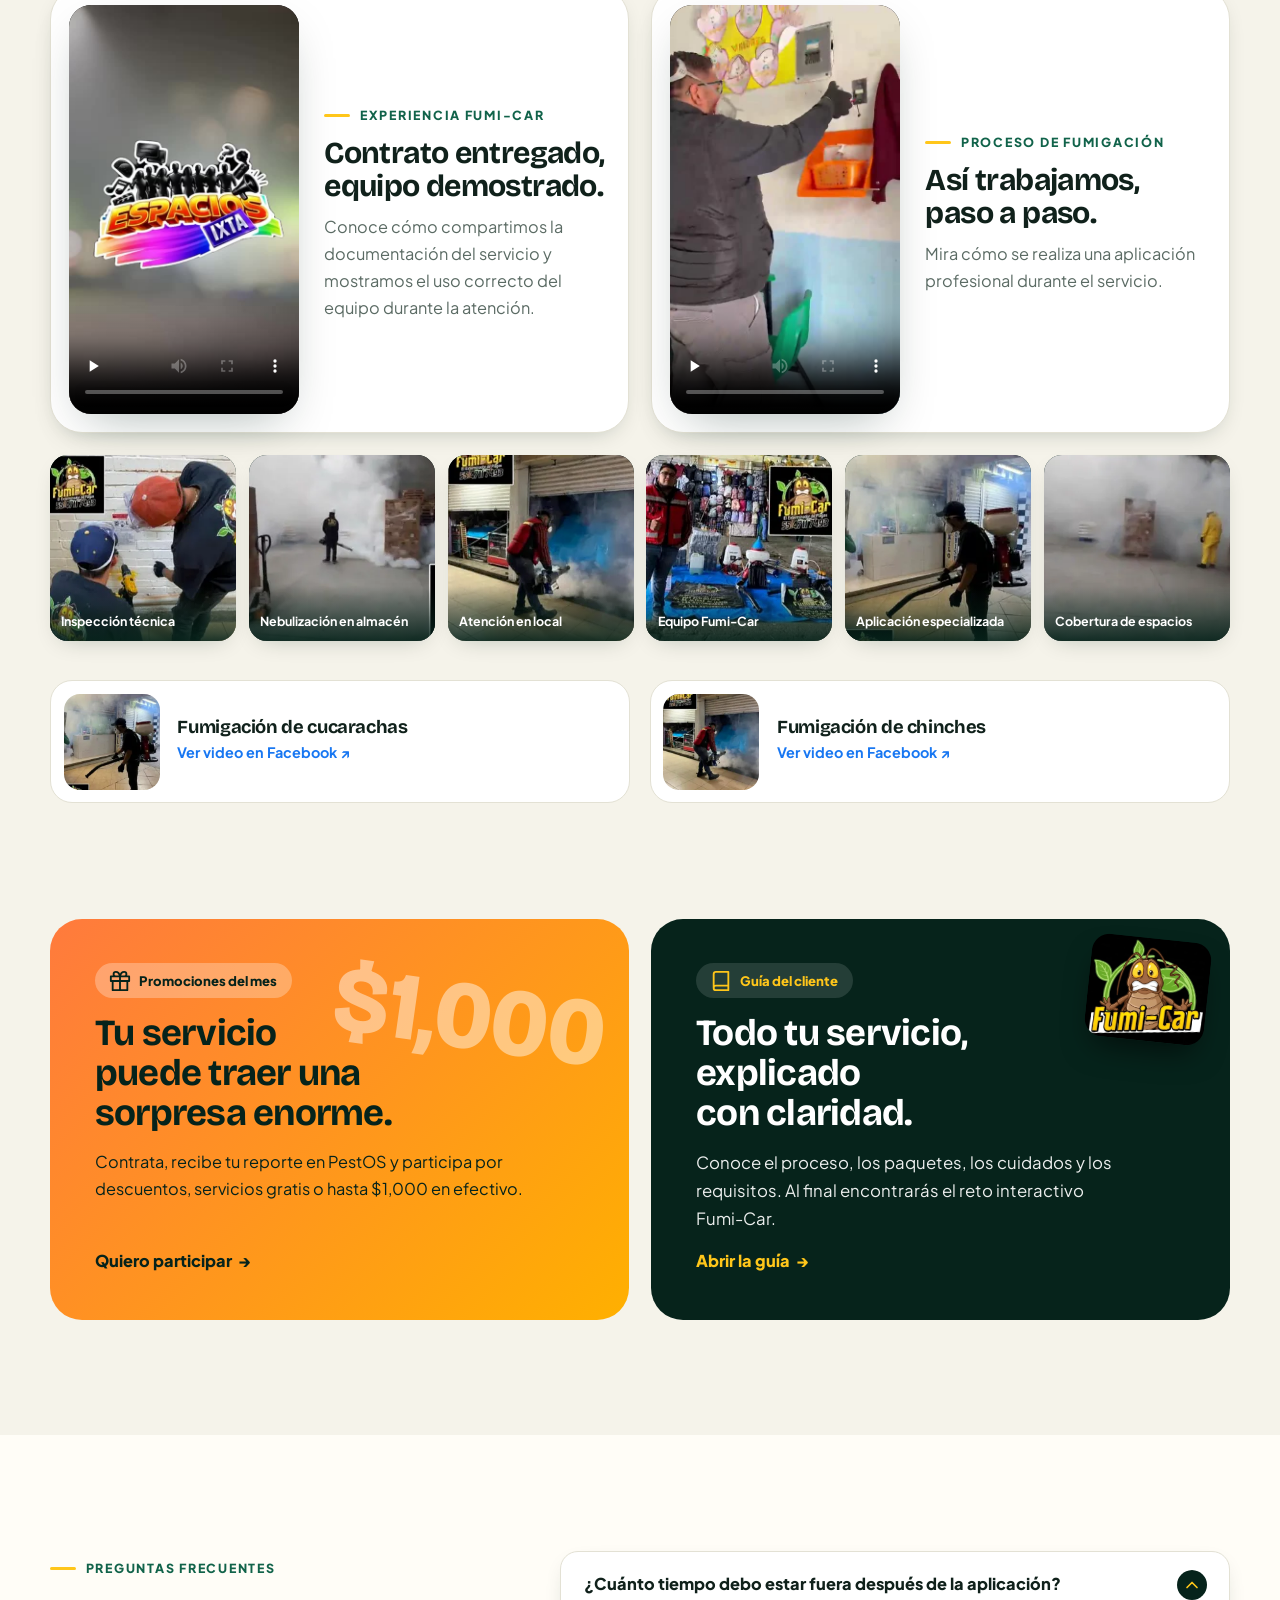
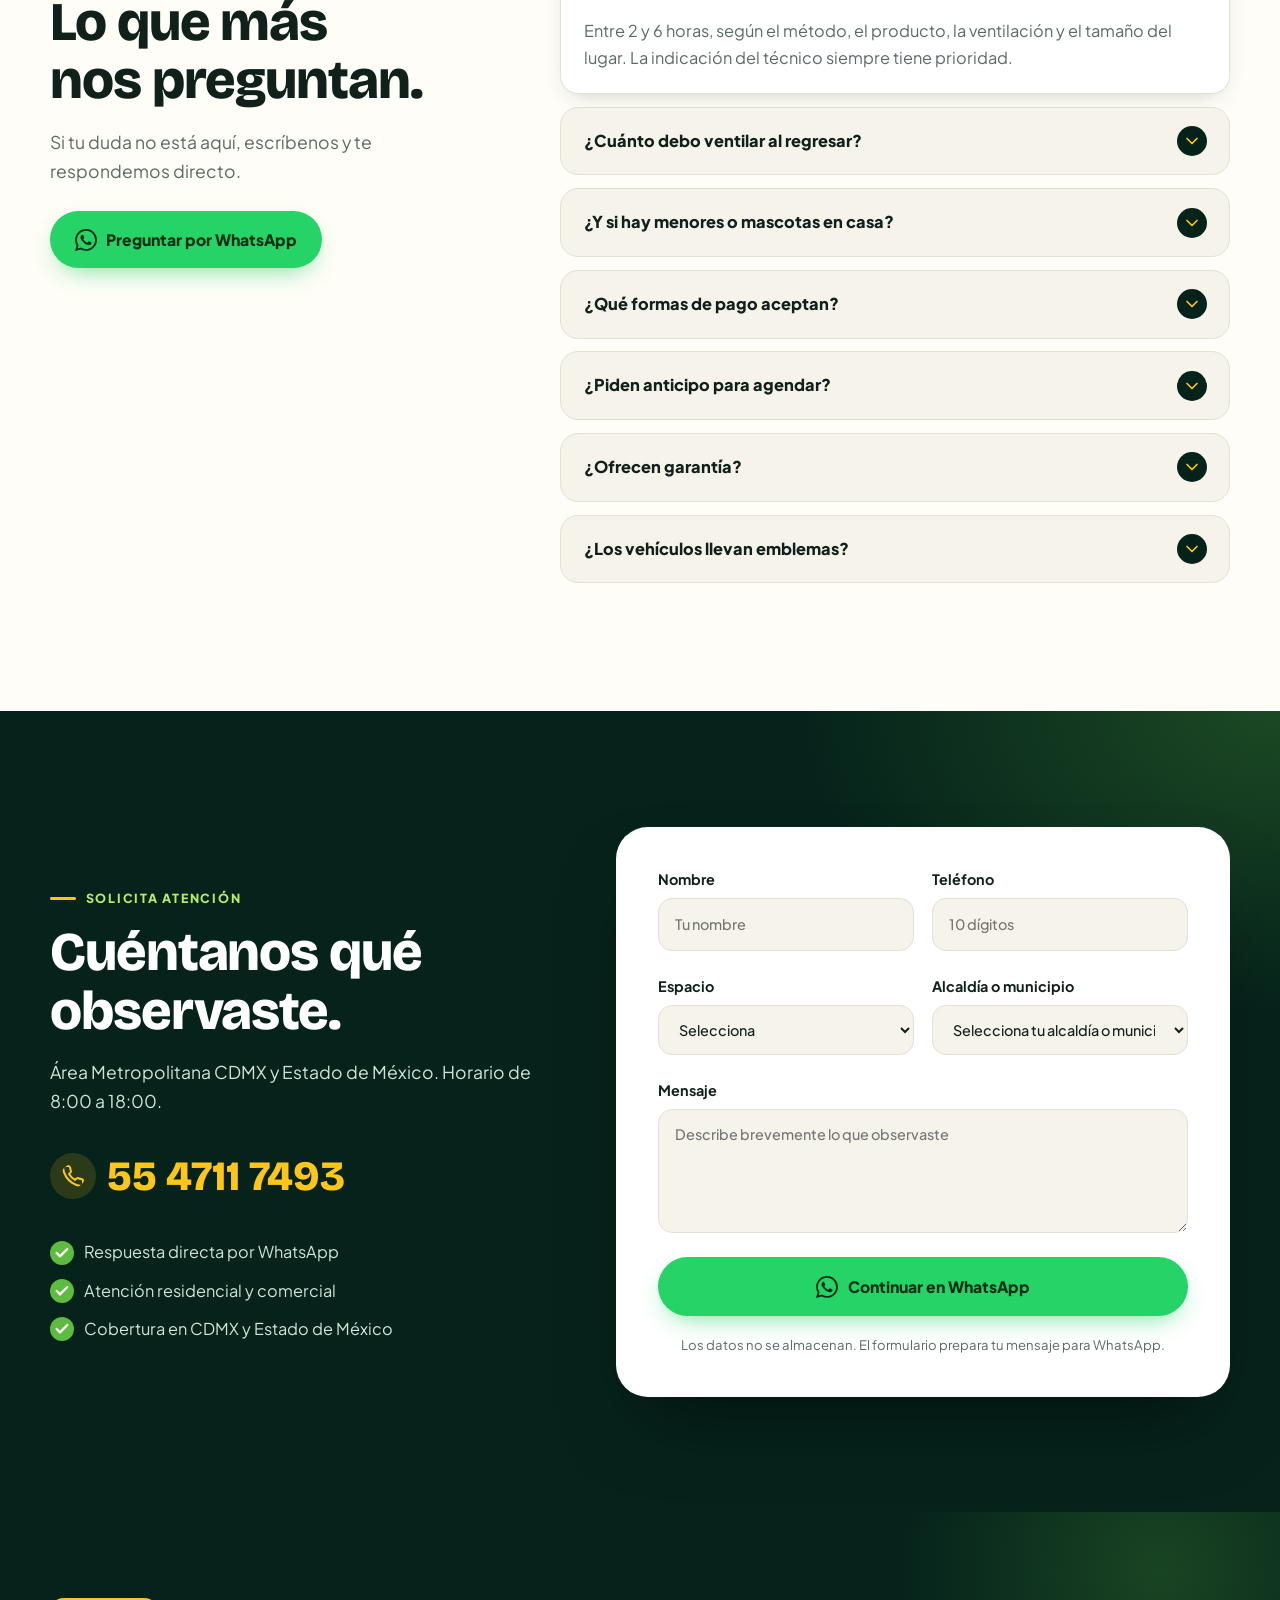
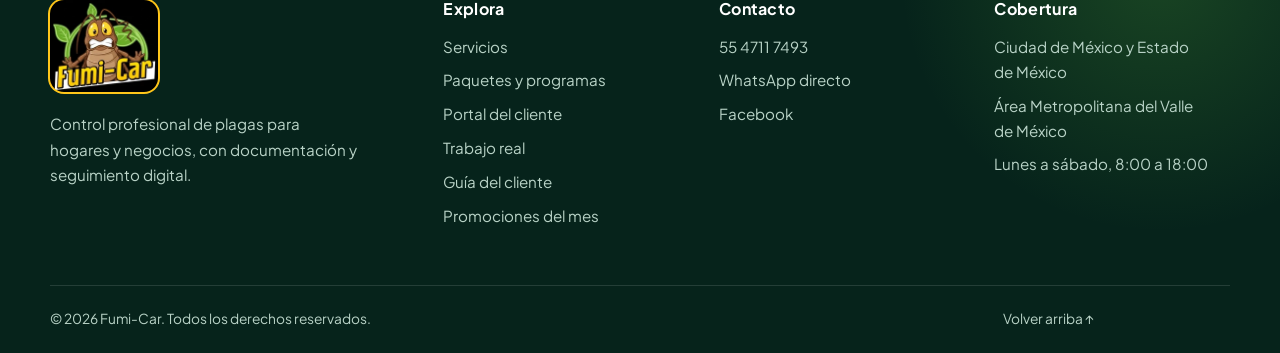
==== commit 6cdbe643: "Ícono de WhatsApp más claro: glifo oficial, botón circular y etiqueta aparte Co-Authored-By: Claude " ====
--- a/index.html
+++ b/index.html
@@ -43,8 +43,8 @@
     <script>
       document.documentElement.classList.add("js");
     </script>
-    <link rel="stylesheet" href="base.css?v=2026.10.09" />
-    <link rel="stylesheet" href="home.css?v=2026.10.09" />
+    <link rel="stylesheet" href="base.css?v=2026.10.10" />
+    <link rel="stylesheet" href="home.css?v=2026.10.10" />
     <script type="application/ld+json">
       {
         "@context": "https://schema.org",
@@ -158,7 +158,7 @@
         <symbol id="i-store" viewBox="0 0 24 24"><path d="M3 21h18M5 21V7l8-4v18M19 21V11l-6-4M9 9v.01M9 12v.01M9 15v.01M9 18v.01"/></symbol>
         <symbol id="i-chev" viewBox="0 0 24 24"><path d="m6 9 6 6 6-6"/></symbol>
         <symbol id="i-cal" viewBox="0 0 24 24"><rect x="3" y="4" width="18" height="18" rx="2"/><path d="M16 2v4M8 2v4M3 10h18"/></symbol>
-        <symbol id="i-wa" viewBox="0 0 32 32"><path d="M16 3a12 12 0 0 0-10.4 18L4 28l7.2-1.5A12 12 0 1 0 16 3Zm0 21.7c-1.7 0-3.3-.4-4.7-1.2l-.3-.2-4.2.9.9-4.1-.2-.3A9.7 9.7 0 1 1 16 24.7Zm5.3-7.2c-.3-.2-1.7-.9-2-.9-.3-.1-.5-.2-.7.2l-1 1.2c-.2.2-.4.2-.7.1-1.8-.9-3-1.7-4.2-3.8-.3-.5.3-.5.9-1.6.1-.2.1-.4 0-.6l-.9-2.2c-.2-.6-.5-.5-.7-.5h-.6c-.2 0-.6.1-.9.4-.3.4-1.2 1.2-1.2 2.9s1.2 3.3 1.4 3.6c.2.2 2.4 3.7 5.9 5.2.8.4 1.5.6 2 .7.8.3 1.6.2 2.2.1.7-.1 1.7-.7 1.9-1.4.2-.7.2-1.3.2-1.4-.1-.2-.3-.3-.6-.4Z"/></symbol>
+        <symbol id="i-wa" viewBox="0 0 24 24"><path d="M17.472 14.382c-.297-.149-1.758-.867-2.03-.967-.273-.099-.471-.148-.67.15-.197.297-.767.966-.94 1.164-.173.199-.347.223-.644.075-.297-.15-1.255-.463-2.39-1.475-.883-.788-1.48-1.761-1.653-2.059-.173-.297-.018-.458.13-.606.134-.133.298-.347.446-.52.149-.174.198-.298.298-.497.099-.198.05-.371-.025-.52-.075-.149-.669-1.612-.916-2.207-.242-.579-.487-.5-.669-.51-.173-.008-.371-.01-.57-.01-.198 0-.52.074-.792.372-.272.297-1.04 1.016-1.04 2.479 0 1.462 1.065 2.875 1.213 3.074.149.198 2.096 3.2 5.077 4.487.709.306 1.262.489 1.694.625.712.227 1.36.195 1.871.118.571-.085 1.758-.719 2.006-1.413.248-.694.248-1.289.173-1.413-.074-.124-.272-.198-.57-.347m-5.421 7.403h-.004a9.87 9.87 0 01-5.031-1.378l-.361-.214-3.741.982.998-3.648-.235-.374a9.86 9.86 0 01-1.51-5.26c.001-5.45 4.436-9.884 9.888-9.884 2.64 0 5.122 1.03 6.988 2.898a9.825 9.825 0 012.893 6.994c-.003 5.45-4.437 9.884-9.885 9.884m8.413-18.297A11.815 11.815 0 0012.05 0C5.495 0 .16 5.335.157 11.892c0 2.096.547 4.142 1.588 5.945L.057 24l6.305-1.654a11.882 11.882 0 005.683 1.448h.005c6.554 0 11.89-5.335 11.893-11.893a11.821 11.821 0 00-3.48-8.413Z"/></symbol>
       </defs>
     </svg>
 
@@ -689,13 +689,13 @@
     </footer>
 
     <a class="wa" href="https://wa.me/525547117493?text=Hola%20Fumi-Car%2C%20quiero%20solicitar%20un%20servicio" target="_blank" rel="noopener" aria-label="Contactar a Fumi-Car por WhatsApp">
-      <svg viewBox="0 0 32 32" aria-hidden="true"><use href="#i-wa" /></svg><span>WhatsApp</span>
+      <svg viewBox="0 0 24 24" aria-hidden="true"><use href="#i-wa" /></svg><span>Escríbenos</span>
     </a>
     <div class="lightbox" hidden role="dialog" aria-modal="true" aria-label="Imagen ampliada">
       <button type="button" aria-label="Cerrar imagen">×</button>
       <img alt="Trabajo de Fumi-Car" />
     </div>
-    <script src="base.js?v=2026.10.09"></script>
-    <script src="home.js?v=2026.10.09"></script>
+    <script src="base.js?v=2026.10.10"></script>
+    <script src="home.js?v=2026.10.10"></script>
   </body>
 </html>
--- a/base.css
+++ b/base.css
@@ -186,8 +186,8 @@
   box-shadow: 0 16px 30px -12px rgb(255 176 0 / 0.9);
 }
 .btn svg {
-  width: 20px;
-  height: 20px;
+  width: 22px;
+  height: 22px;
   fill: currentColor;
 }
 .btn-dark {
@@ -439,39 +439,52 @@
   bottom: 18px;
   z-index: 90;
   display: flex;
+  flex-direction: row-reverse;
   align-items: center;
-  gap: 0.6rem;
-  background: var(--wa);
-  color: #052e16;
+  gap: 0.7rem;
   font-weight: 800;
-  padding: 0.85rem 1.2rem 0.85rem 0.95rem;
-  border-radius: 999px;
-  box-shadow: 0 14px 34px -10px rgb(37 211 102 / 0.8);
   transition: transform 0.2s;
 }
 .wa:hover {
   transform: translateY(-3px) scale(1.03);
 }
 .wa svg {
-  width: 26px;
-  height: 26px;
-  fill: currentColor;
+  position: relative;
+  width: 64px;
+  height: 64px;
+  padding: 15px;
+  border-radius: 50%;
+  fill: #fff;
+  background: linear-gradient(145deg, #3cf07f, #0e9c4f);
+  box-shadow:
+    0 0 0 3px #fff,
+    0 14px 30px -8px rgb(14 156 79 / 0.85);
+}
+.wa span {
+  padding: 0.6rem 1.1rem;
+  border-radius: 999px;
+  background: #fff;
+  color: var(--forest);
+  font-size: 0.92rem;
+  box-shadow: var(--shadow-sm);
 }
 .wa::before {
   content: "";
   position: absolute;
-  inset: 0;
-  border-radius: inherit;
+  right: 0;
+  width: 64px;
+  height: 64px;
+  border-radius: 50%;
   border: 2px solid var(--wa);
   animation: ping 2.6s ease-out infinite;
 }
 @keyframes ping {
   0% {
     transform: scale(1);
-    opacity: 0.7;
+    opacity: 0.8;
   }
   100% {
-    transform: scale(1.35, 1.7);
+    transform: scale(1.5);
     opacity: 0;
   }
 }
@@ -635,9 +648,6 @@
   .wa span {
     display: none;
   }
-  .wa {
-    padding: 0.9rem;
-  }
   .footer-bottom {
     padding-right: 4.5rem;
   }
